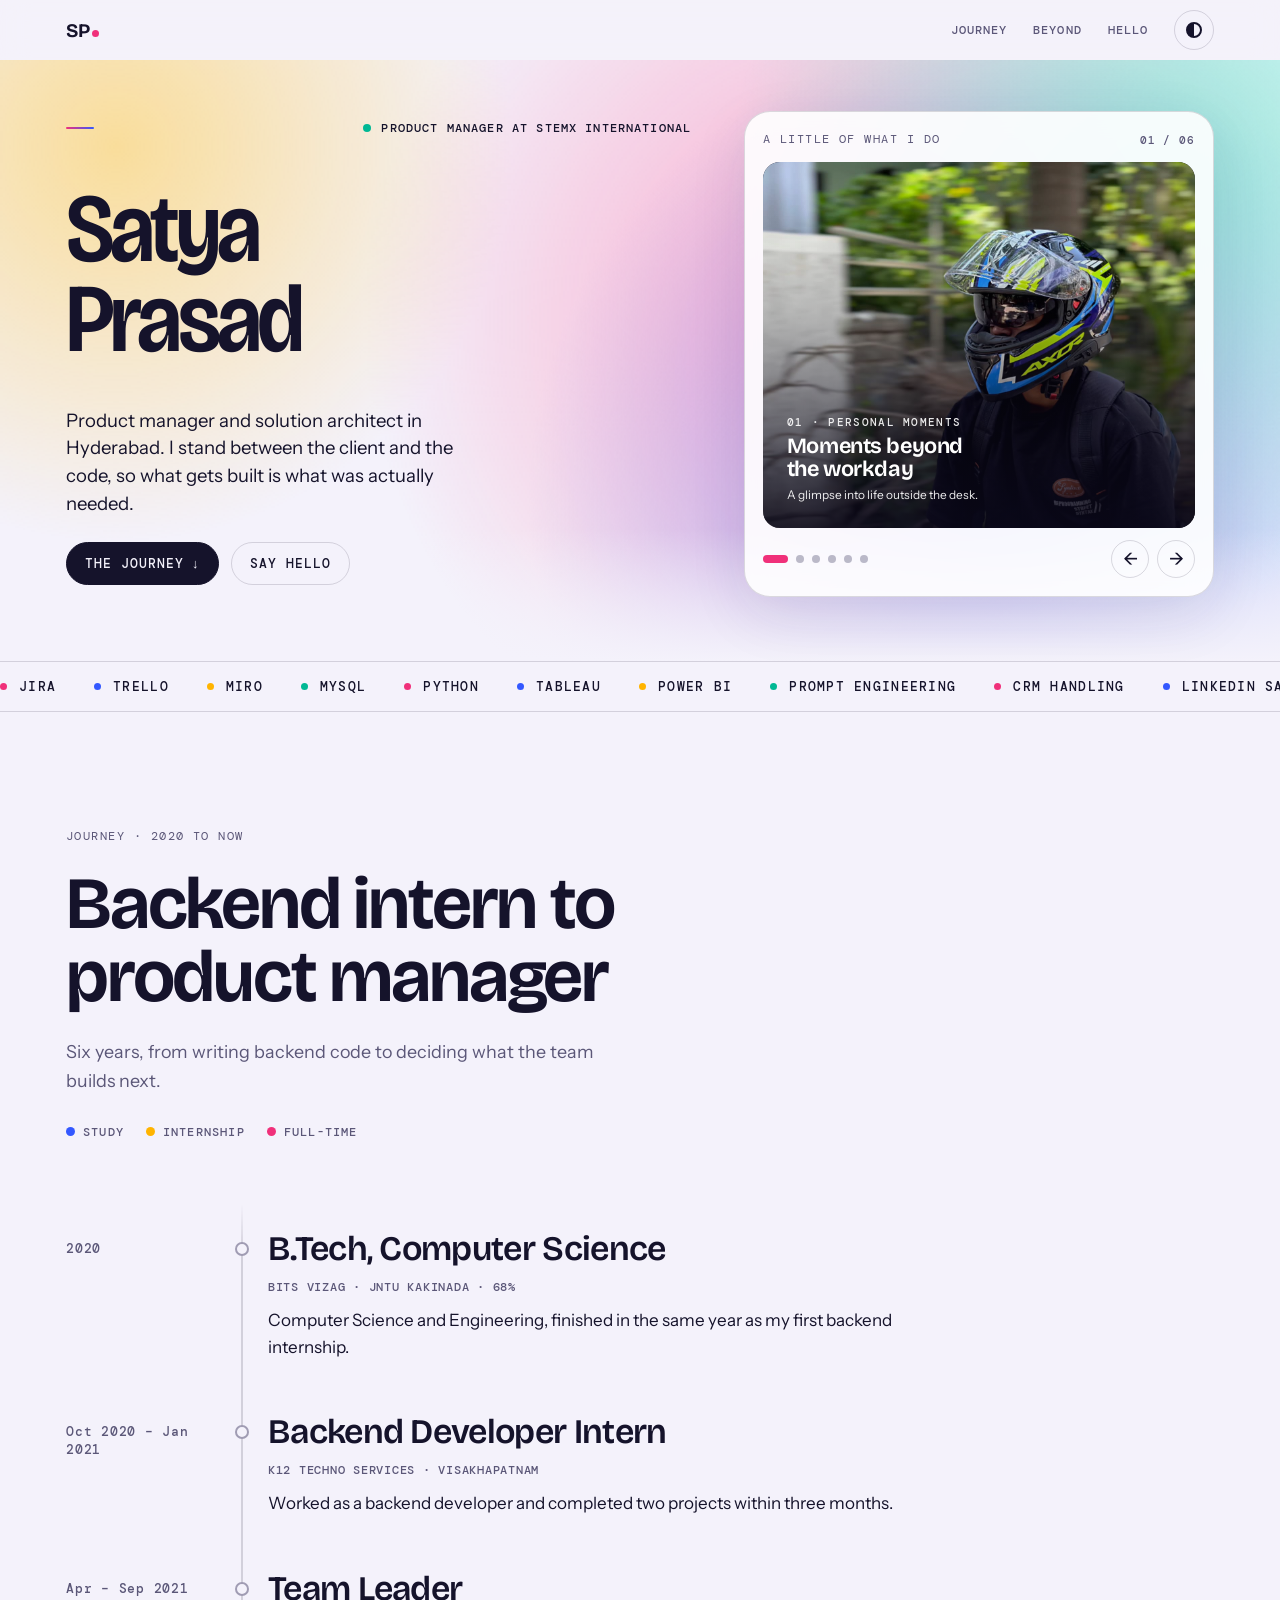
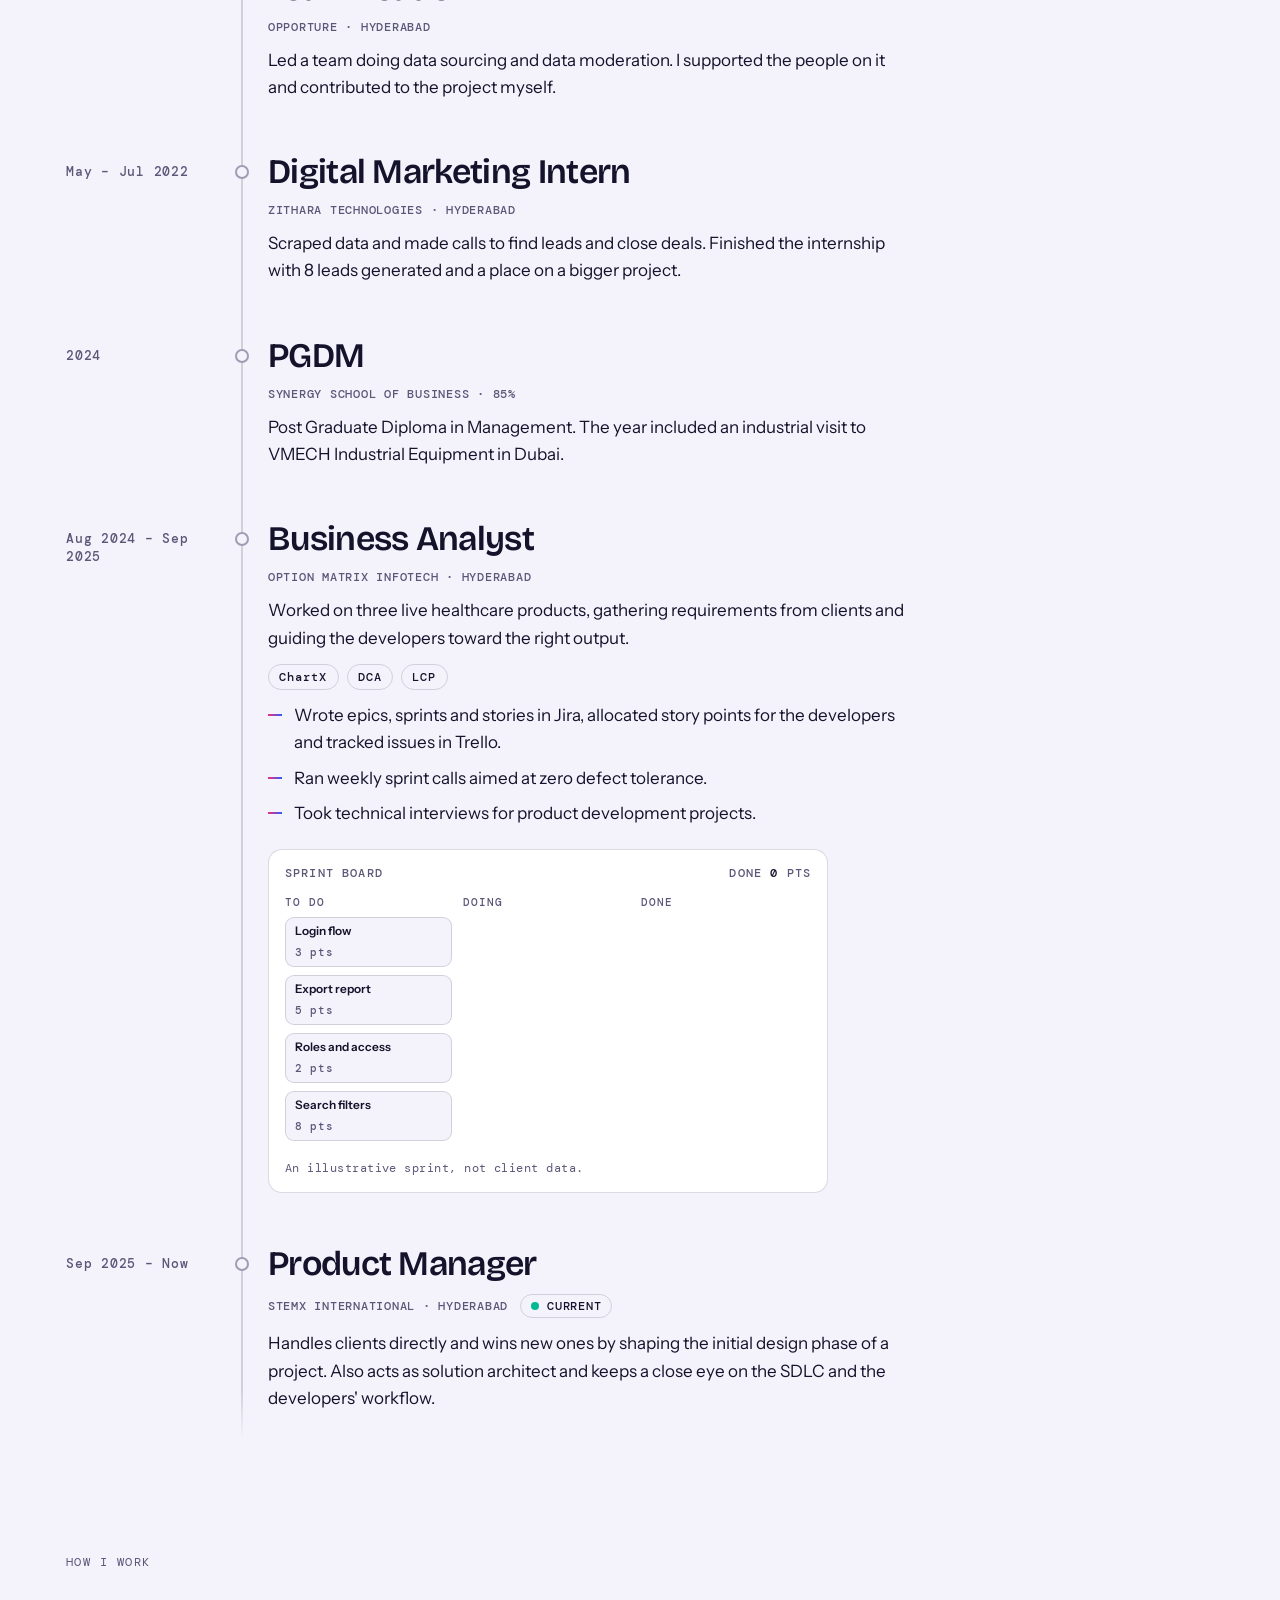
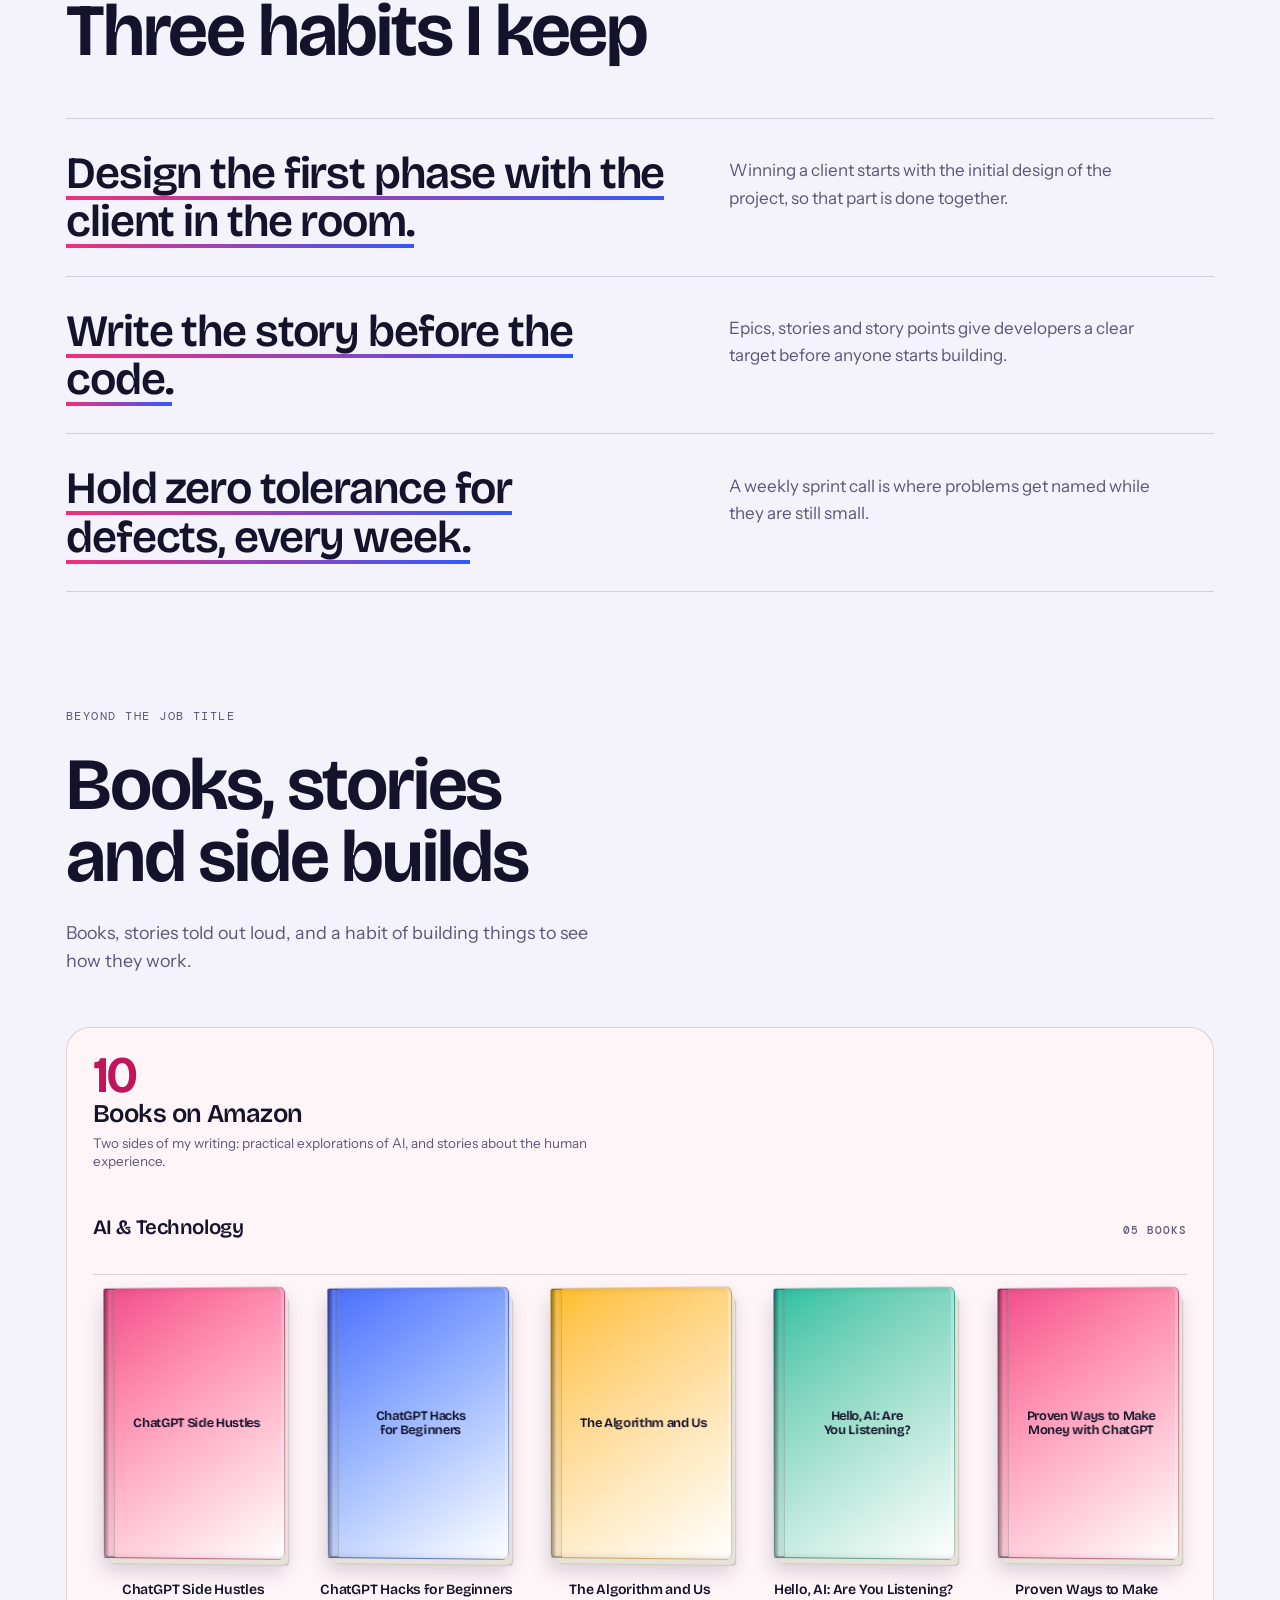
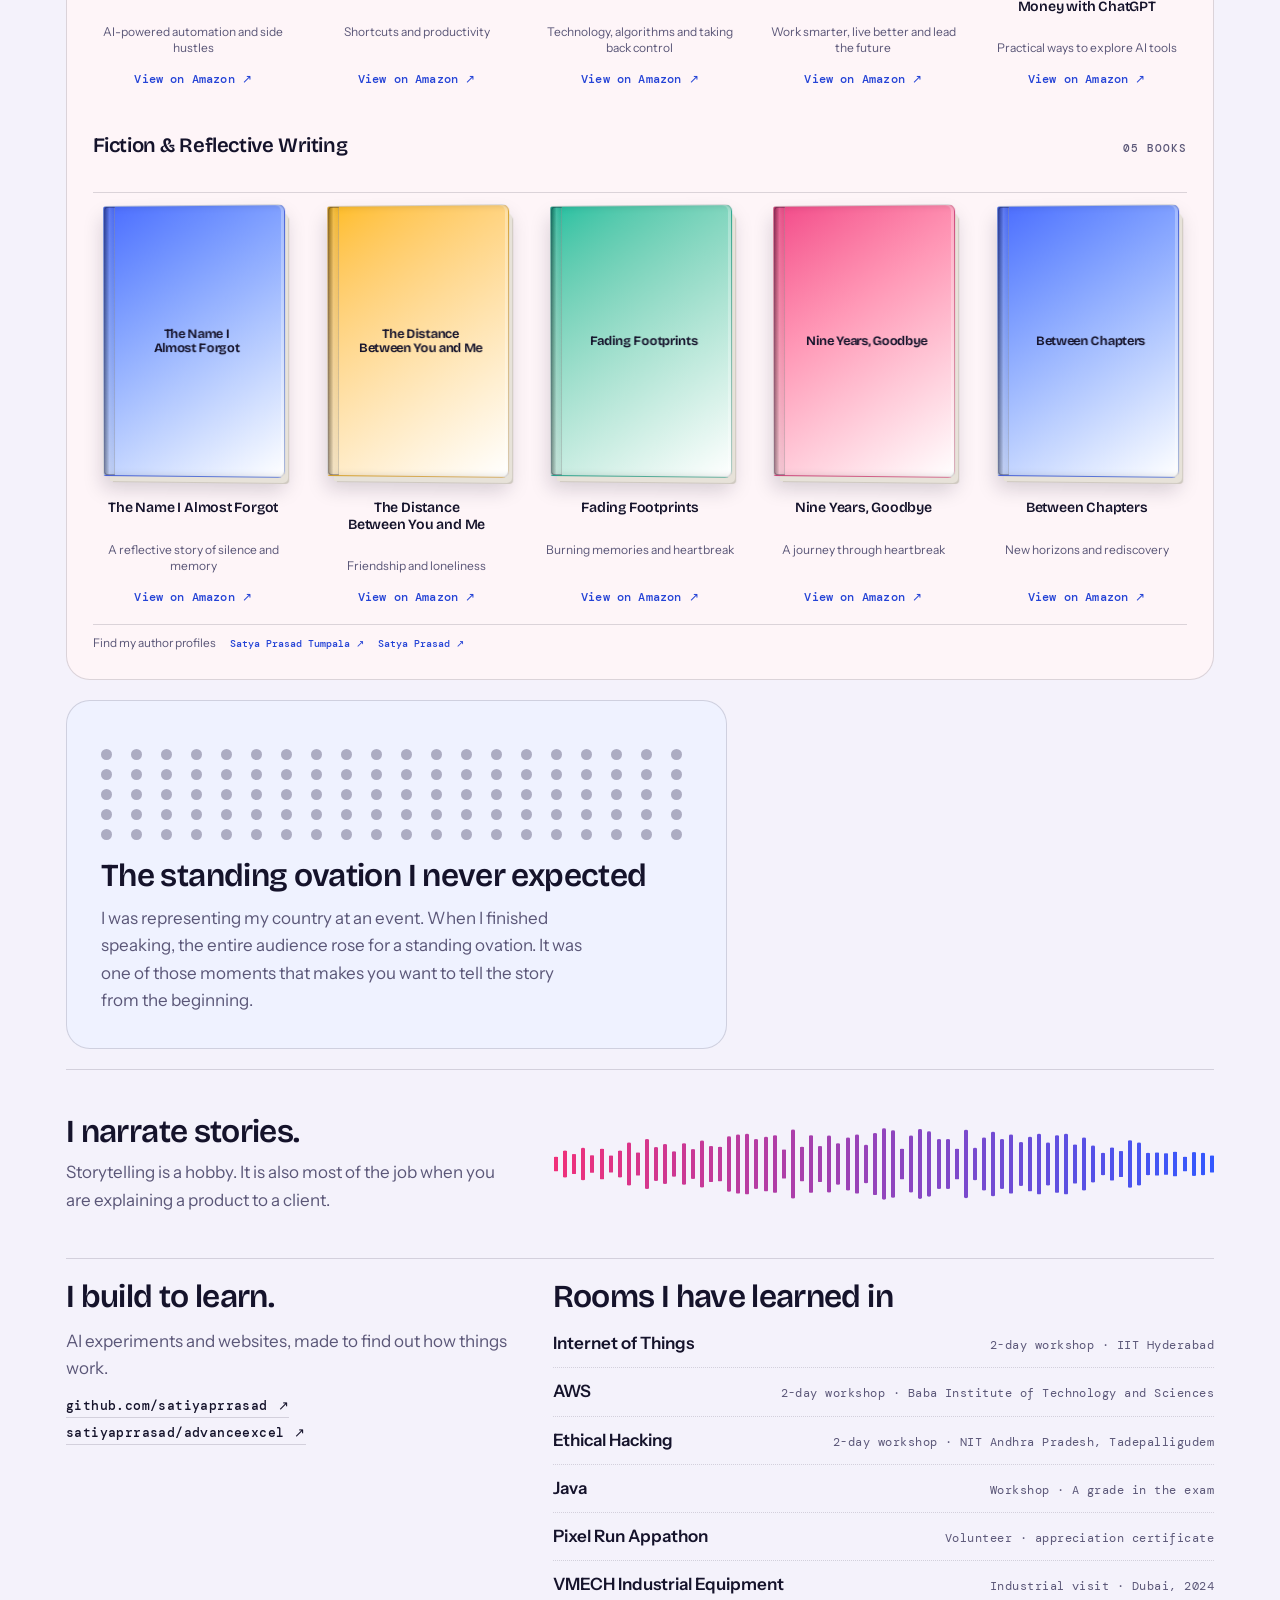
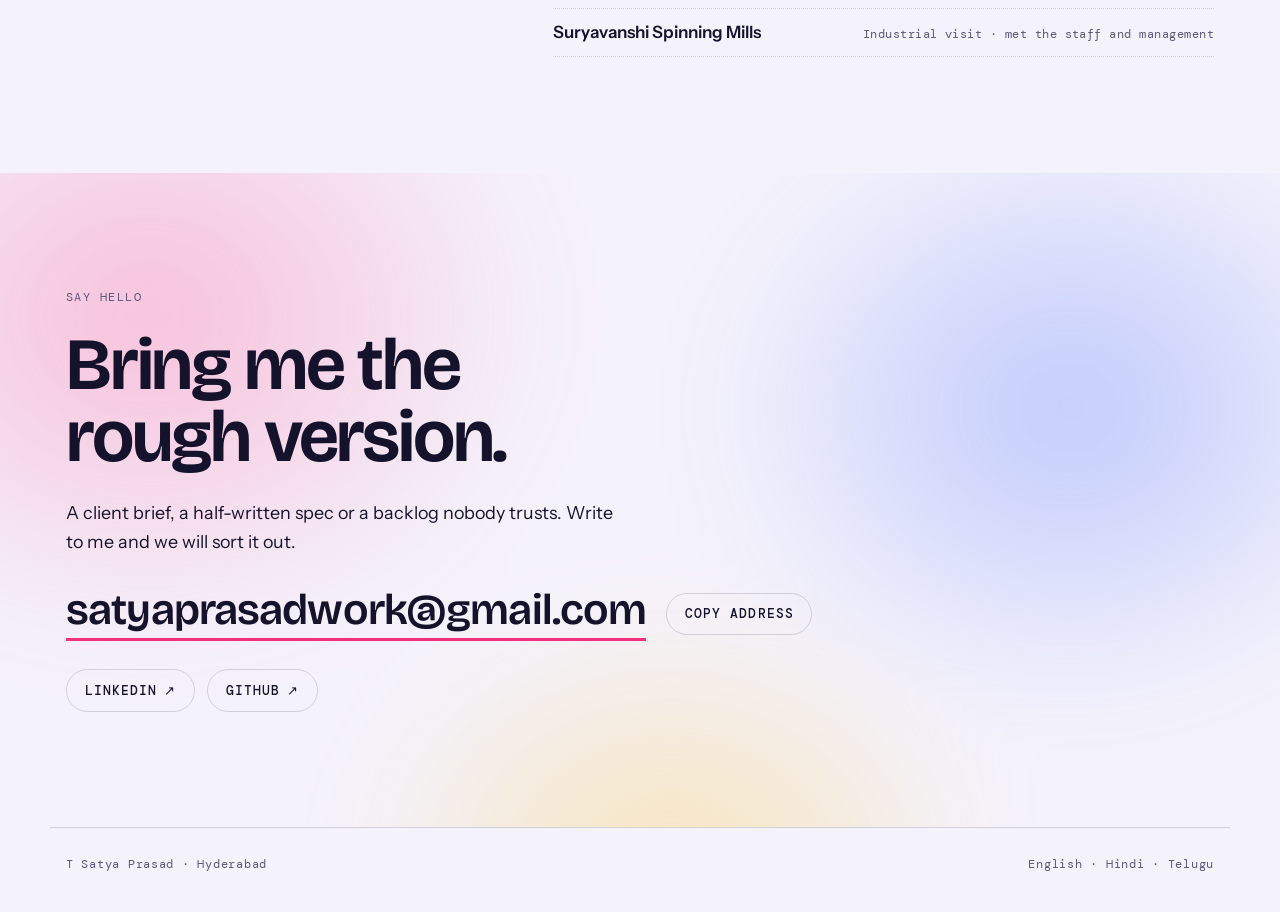
==== index.html @ 3891aff4 "Update standing ovation section title" ====
<!doctype html><html><head><meta charset=utf8><meta name=viewport content="width=device-width,initial-scale=1,viewport-fit=cover"><style>:root{color-scheme:light;box-sizing:border-box;padding-top:env(safe-area-inset-top,0px);padding-bottom:env(safe-area-inset-bottom,0px)}html{scroll-padding-top:env(safe-area-inset-top,0px)}body{margin:0;padding:0;font:14px -apple-system,BlinkMacSystemFont,sans-serif;background:#fff;color:#000}img{max-width:100%}[hidden]:not([hidden=until-found i]){display:none!important}</style><script async src="https://pagead2.googlesyndication.com/pagead/js/adsbygoogle.js?client=ca-pub-7937216909291905" crossorigin="anonymous"></script>  
  <!-- Google tag (gtag.js) -->
<script async src="https://www.googletagmanager.com/gtag/js?id=G-K44B9PCZ16"></script>
<script>
  window.dataLayer = window.dataLayer || [];
  function gtag(){dataLayer.push(arguments);}
  gtag('js', new Date());
  gtag('config', 'G-K44B9PCZ16');
</script>
<!-- Microsoft Clarity tracking code for https://satyaprasad.com/ -->
<script>
    (function(c,l,a,r,i,t,y){
        c[a]=c[a]||function(){(c[a].q=c[a].q||[]).push(arguments)};
        t=l.createElement(r);t.async=1;t.src="https://www.clarity.ms/tag/"+i+"?ref=bwt";
        y=l.getElementsByTagName(r)[0];y.parentNode.insertBefore(t,y);
    })(window, document, "clarity", "script", "yz9non0rsk");
</script>
</head><body>
<title>Satya Prasad</title>
<meta name="claude:viewport-fit-sides" content="cover">
<link rel="preconnect" href="https://fonts.googleapis.com">
<link rel="preconnect" href="https://fonts.gstatic.com" crossorigin>
<link rel="stylesheet" href="https://fonts.googleapis.com/css2?family=Bricolage+Grotesque:opsz,wdth,wght@12..96,75..100,200..800&family=DM+Mono:wght@400;500&family=Instrument+Sans:wght@400..600&family=Noto+Sans+Devanagari:wght@500&family=Noto+Sans+Telugu:wght@500&display=swap">
<style>
/* Layout concept: one long, left-aligned scroll. An oversized variable-weight name breathes over a drifting aurora,
   a spine draws itself down the career as you scroll, a quiet grid shows life beyond the job, one contact line closes. */
:root{
  --paper:#F4F2FB; --surface:#FFFFFF; --ink:#15132B; --muted:#5B5778; --line:rgba(21,19,43,.15);
  --pink:#F0307A; --pink-ink:#C2145B; --blue:#3358FF; --blue-ink:#2443D6; --sun:#FFB400; --mint:#00B894;
  --aur1:#FF5C9A; --aur2:#5B7CFF; --aur3:#FFC93C; --aur4:#3EE6C3; --aur-a:.5;
  --display:"Bricolage Grotesque","Helvetica Neue",Arial,sans-serif;
  --body:"Instrument Sans",system-ui,-apple-system,"Segoe UI",Roboto,sans-serif;
  --mono:"DM Mono",ui-monospace,"SF Mono",Menlo,Consolas,monospace;
}
@media (prefers-color-scheme:dark){
  :root:not([data-theme="light"]){
    --paper:#0C0A1D; --surface:#151232; --ink:#F3F1FF; --muted:#A8A3C8; --line:rgba(243,241,255,.17);
    --pink:#FF5C9A; --pink-ink:#FF86B3; --blue:#6F88FF; --blue-ink:#A3B4FF; --sun:#FFC93C; --mint:#3EE6C3; --aur-a:.36;
    color-scheme:dark;
  }
}
:root[data-theme="dark"]{
  --paper:#0C0A1D; --surface:#151232; --ink:#F3F1FF; --muted:#A8A3C8; --line:rgba(243,241,255,.17);
  --pink:#FF5C9A; --pink-ink:#FF86B3; --blue:#6F88FF; --blue-ink:#A3B4FF; --sun:#FFC93C; --mint:#3EE6C3; --aur-a:.36;
  color-scheme:dark;
}

*{box-sizing:border-box}
html{scroll-behavior:smooth}
body{margin:0;background:var(--paper);color:var(--ink);font-family:var(--body);font-size:1.0625rem;line-height:1.6;-webkit-font-smoothing:antialiased;overflow-x:clip}
body::before{content:"";position:fixed;inset:0 0 auto;height:env(safe-area-inset-top,0px);z-index:30;background:var(--paper)}
h1,h2,h3,p,ul,ol,figure{margin:0}
ul,ol{padding:0;list-style:none}
a{color:inherit}
:focus-visible{outline:2px solid var(--blue-ink);outline-offset:3px;border-radius:4px}
.wrap{width:100%;max-width:1180px;margin-inline:auto;padding-left:max(16px,env(safe-area-inset-left,0px));padding-right:max(16px,env(safe-area-inset-right,0px))}
.eyebrow{font-family:var(--mono);font-size:.76rem;letter-spacing:.12em;text-transform:uppercase;color:var(--muted)}
.grad{color:var(--pink-ink)}
@supports (background-clip:text) or (-webkit-background-clip:text){
  .grad{background:linear-gradient(95deg,var(--pink),var(--blue));-webkit-background-clip:text;background-clip:text;color:transparent}
}
.live-dot{display:inline-block;width:8px;height:8px;border-radius:50%;background:var(--mint);animation:ping 2.2s ease-out infinite;flex:none}
@keyframes ping{0%{box-shadow:0 0 0 0 color-mix(in srgb,var(--mint) 60%,transparent)}70%,100%{box-shadow:0 0 0 10px transparent}}

/* nav */
.bar{position:sticky;top:env(safe-area-inset-top,0px);z-index:20;background:color-mix(in srgb,var(--paper) 80%,transparent);-webkit-backdrop-filter:blur(14px);backdrop-filter:blur(14px)}
.bar .wrap{display:flex;align-items:center;justify-content:space-between;gap:12px;padding-block:10px}
.mark{display:inline-flex;align-items:center;gap:3px;font:700 1.2rem var(--display);letter-spacing:-.02em;text-decoration:none}
.mark i{width:7px;height:7px;border-radius:50%;background:var(--pink);margin-top:7px}
.nav{display:flex;align-items:center;gap:clamp(10px,3vw,26px)}
.nav a{font:500 .74rem var(--mono);letter-spacing:.09em;text-transform:uppercase;text-decoration:none;color:var(--muted);padding:6px 0;transition:color .2s}
.nav a:hover{color:var(--ink)}
.tog{width:40px;height:40px;border-radius:50%;border:1px solid var(--line);background:transparent;display:grid;place-items:center;cursor:pointer;padding:0}
.tog span{width:16px;height:16px;border-radius:50%;border:2px solid var(--ink);background:linear-gradient(90deg,var(--ink) 50%,transparent 50%)}
.tog:hover{border-color:var(--ink)}

/* hero */
.hero{position:relative;overflow:hidden;padding-top:clamp(30px,4vw,58px);padding-bottom:clamp(42px,5vw,72px)}
#aurora{position:absolute;inset:0;width:100%;height:100%;display:block;pointer-events:none}
.hero::after{content:"";position:absolute;left:0;right:0;bottom:0;height:22%;background:linear-gradient(to bottom,transparent,var(--paper));pointer-events:none}
.hero .wrap{position:relative;z-index:1;display:grid;grid-template-columns:minmax(0,1.08fr) minmax(300px,.82fr);grid-template-areas:"meta card" "name card" "copy card";column-gap:clamp(28px,4vw,48px);align-items:center}
.meta-row{grid-area:meta;display:flex;flex-wrap:wrap;justify-content:space-between;gap:10px 20px;font:500 .72rem var(--mono);letter-spacing:.1em;text-transform:uppercase}
.hello{display:flex;align-items:center;gap:10px}
.hello::before{content:"";width:28px;height:2px;background:linear-gradient(90deg,var(--pink),var(--blue));border-radius:2px}
.hello-words{display:inline-grid;font-family:var(--body);letter-spacing:.02em;text-transform:none;font-size:1.02rem;font-weight:500}
.hello-words span{grid-area:1/1;opacity:0;animation:hi 9s ease-in-out infinite}
.hello-words span:nth-child(1){animation-delay:-.5s}
.hello-words span:nth-child(2){animation-delay:2.5s}
.hello-words span:nth-child(3){animation-delay:5.5s}
.hello-words [lang="te"]{font-family:"Noto Sans Telugu",var(--body)}
.hello-words [lang="hi"]{font-family:"Noto Sans Devanagari",var(--body)}
@keyframes hi{0%{opacity:0;transform:translateY(9px)}4.5%,30%{opacity:1;transform:none}34%,100%{opacity:0;transform:translateY(-9px)}}
.now{display:flex;align-items:center;gap:10px;color:var(--ink)}
.name{grid-area:name;font-family:var(--display);font-weight:600;font-size:clamp(3.55rem,7.6vw,7.2rem);line-height:.92;letter-spacing:-.045em;margin:clamp(20px,3vw,34px) 0 clamp(22px,3vw,36px);display:flex;flex-direction:column;align-items:flex-start;min-width:0}
.name .w{display:block;white-space:nowrap}
.name .l{display:inline-block;font-variation-settings:"wght" 600,"wdth" 90;animation:breathe 6.5s ease-in-out infinite;animation-delay:calc(var(--i) * -.45s)}
@keyframes breathe{0%,100%{font-variation-settings:"wght" 320,"wdth" 100}50%{font-variation-settings:"wght" 800,"wdth" 78}}
.name.live .l{animation:none;transition:font-variation-settings .2s ease-out}
.name.paused .l{animation-play-state:paused}
.hero-lower{display:contents}
.hero-lower>div:first-child{grid-area:copy;align-self:start;min-width:0}
.lede{font-size:clamp(1.05rem,1.45vw,1.28rem);line-height:1.5;max-width:34ch}
.cta{display:flex;flex-wrap:wrap;gap:12px;margin-top:24px}
.btn{display:inline-flex;align-items:center;gap:.55em;font:500 .82rem var(--mono);letter-spacing:.08em;text-transform:uppercase;text-decoration:none;color:var(--paper);background:var(--ink);padding:.9em 1.35em;border-radius:999px;border:1px solid var(--ink);cursor:pointer;transition:transform .25s,border-color .25s}
.btn:hover{transform:translateY(-2px)}
.btn.ghost{background:transparent;color:var(--ink);border-color:var(--line)}
.btn.ghost:hover{border-color:var(--ink)}
/* right-side image carousel */
.feature-card{grid-area:card;align-self:center;min-width:0;width:100%;max-width:470px;justify-self:end;padding:clamp(12px,1.4vw,18px);border:1px solid var(--line);border-radius:26px;background:color-mix(in srgb,var(--surface) 90%,transparent);box-shadow:0 18px 60px rgba(35,28,82,.09);display:flex;flex-direction:column;gap:12px;backdrop-filter:blur(12px);-webkit-backdrop-filter:blur(12px)}
.feature-card-top,.feature-controls{display:flex;align-items:center;justify-content:space-between;gap:12px}
.feature-count{font:500 .7rem var(--mono);letter-spacing:.08em;color:var(--muted);font-variant-numeric:tabular-nums}
.feature-stage{position:relative;width:100%;min-height:0;aspect-ratio:1.18/1;overflow:hidden;border-radius:17px;background:var(--ink);isolation:isolate}
.feature-slide{position:absolute;inset:0;opacity:0;visibility:hidden;transform:scale(1.025);transition:opacity .55s ease,transform .8s ease,visibility .55s;overflow:hidden}
.feature-slide.is-active{opacity:1;visibility:visible;transform:scale(1)}
.feature-slide::after{content:"";position:absolute;inset:0;background:linear-gradient(180deg,rgba(10,8,25,.02) 18%,rgba(10,8,25,.2) 42%,rgba(10,8,25,.88) 100%);pointer-events:none}
.feature-slide img{display:block;width:100%;height:100%;object-fit:cover;object-position:center center;position:absolute;inset:0}
.feature-slide figcaption{position:absolute;z-index:1;left:clamp(16px,2.2vw,24px);right:clamp(16px,2.2vw,24px);bottom:clamp(16px,2.2vw,24px);display:flex;flex-direction:column;align-items:flex-start;gap:6px;color:#fff}
.feature-tag{font:500 .68rem var(--mono);letter-spacing:.12em;text-transform:uppercase;color:#fff;opacity:.9}
.feature-slide strong{font:650 clamp(1.05rem,1.7vw,1.5rem)/1.08 var(--display);letter-spacing:-.02em;text-wrap:balance;max-width:19ch}
.feature-slide small{font:400 .74rem/1.35 var(--body);color:rgba(255,255,255,.92);max-width:34ch}
.feature-dots{display:flex;align-items:center;gap:8px}
.feature-dot{width:8px;height:8px;border:0;border-radius:99px;padding:0;background:var(--muted);opacity:.4;cursor:pointer;transition:width .25s,opacity .25s,background .25s}
.feature-dot.is-active{width:25px;opacity:1;background:var(--pink)}
.feature-arrows{display:flex;gap:8px}
.feature-arrows button{width:38px;height:38px;border:1px solid var(--line);border-radius:50%;background:transparent;color:var(--ink);font:500 1.1rem var(--body);cursor:pointer;transition:background .2s,color .2s,border-color .2s}
.feature-arrows button:hover{background:var(--ink);color:var(--paper);border-color:var(--ink)}
.feature-card button:focus-visible{outline:2px solid var(--blue-ink);outline-offset:4px}
@media(max-width:900px){
  .hero .wrap{display:flex;flex-direction:column;align-items:stretch;gap:0}
  .meta-row{width:100%}
  .name{font-size:clamp(3.5rem,12vw,7rem);max-width:100%}
  .hero-lower{display:flex;flex-direction:column;gap:26px;width:100%}
  .hero-lower>div:first-child{width:100%}
  .feature-card{align-self:stretch;justify-self:auto;width:100%;max-width:680px;margin:10px auto 0}
  .feature-stage{aspect-ratio:1.18/1}
}
@media(max-width:520px){
  .hero{padding-top:28px;padding-bottom:42px}
  .hero .wrap{gap:0}
  .meta-row{font-size:.66rem;gap:10px}
  .now{max-width:100%;font-size:.66rem}
  .name{font-size:clamp(3.25rem,15vw,5rem);margin:24px 0 28px;letter-spacing:-.05em}
  .lede{font-size:1.05rem}
  .cta{gap:9px;margin-top:20px}
  .btn{font-size:.72rem;padding:.85em 1.05em}
  .feature-card{padding:11px;border-radius:20px}
  .feature-stage{aspect-ratio:1.12/1}
  .feature-slide figcaption{left:15px;right:15px;bottom:15px;gap:5px}
  .feature-slide strong{font-size:1.25rem;line-height:1.08;max-width:20ch}
  .feature-slide small{font-size:.7rem;line-height:1.3;max-width:34ch}
}
@media(prefers-reduced-motion:reduce){.feature-slide,.feature-dot,.feature-arrows button{transition:none}}
/* tools belt */
.belt{border-block:1px solid var(--line);overflow:hidden;padding-block:16px}
.belt-track{display:flex;width:max-content;animation:belt 46s linear infinite}
.belt:hover .belt-track{animation-play-state:paused}
.belt ul{display:flex;gap:38px;padding-right:38px}
.belt li{display:flex;align-items:center;gap:12px;white-space:nowrap;font:500 .8rem var(--mono);letter-spacing:.1em;text-transform:uppercase}
.belt li::before{content:"";width:7px;height:7px;border-radius:50%;background:var(--pink)}
.belt li:nth-child(4n+2)::before{background:var(--blue)}
.belt li:nth-child(4n+3)::before{background:var(--sun)}
.belt li:nth-child(4n)::before{background:var(--mint)}
@keyframes belt{to{transform:translateX(-50%)}}

/* sections */
.sec{padding-block:clamp(64px,9vw,120px);scroll-margin-top:56px}
h2{font-family:var(--display);font-weight:650;font-size:clamp(2.3rem,6.2vw,4.6rem);line-height:.98;letter-spacing:-.03em;margin:.3em 0 .35em;text-wrap:balance;max-width:16ch}
.intro{max-width:46ch;color:var(--muted);font-size:1.12rem}

/* journey */
.legend{display:flex;flex-wrap:wrap;gap:8px 22px;margin-top:28px;font:500 .74rem var(--mono);letter-spacing:.1em;text-transform:uppercase;color:var(--muted)}
.legend span{display:inline-flex;align-items:center;gap:8px}
.legend i{width:9px;height:9px;border-radius:50%;background:var(--d)}
.timeline{--sx:176px;position:relative;margin-top:clamp(36px,5vw,64px)}
.timeline::before,.timeline::after{content:"";position:absolute;left:var(--sx);top:0;bottom:0;width:2px;margin-left:-1px;z-index:1;-webkit-mask-image:linear-gradient(transparent,#000 48px,#000 calc(100% - 48px),transparent);mask-image:linear-gradient(transparent,#000 48px,#000 calc(100% - 48px),transparent)}
.timeline::before{background:var(--line)}
.timeline::after{background:linear-gradient(var(--pink),var(--blue));transform-origin:top;transform:scaleY(var(--p,0))}
.entry{display:grid;grid-template-columns:150px 28px minmax(0,1fr);grid-template-areas:"when node body";column-gap:12px;padding-block:26px}
.t-study{--dot:var(--blue)}.t-intern{--dot:var(--sun)}.t-work{--dot:var(--pink)}
.when{grid-area:when;padding-top:10px;font:500 .8rem/1.4 var(--mono);letter-spacing:.06em;color:var(--muted);transition:color .4s}
.entry.on .when{color:var(--ink)}
.node{grid-area:node;position:relative;z-index:2;display:flex;justify-content:center;padding-top:12px}
.node i{display:block;width:14px;height:14px;border-radius:50%;background:var(--paper);border:2px solid color-mix(in srgb,var(--muted) 55%,transparent);transition:background .4s,border-color .4s,box-shadow .4s}
.entry.on .node i{background:var(--dot);border-color:var(--dot);box-shadow:0 0 0 7px color-mix(in srgb,var(--dot) 22%,transparent)}
.body{grid-area:body;display:flex;flex-direction:column;gap:12px;min-width:0}
.body h3{font-family:var(--display);font-weight:600;font-size:clamp(1.55rem,3.2vw,2.15rem);line-height:1.08;letter-spacing:-.02em}
.org{display:flex;flex-wrap:wrap;align-items:center;gap:6px 12px;font:500 .78rem var(--mono);letter-spacing:.06em;text-transform:uppercase;color:var(--muted)}
.body p{max-width:58ch}
.pill{display:inline-flex;align-items:center;gap:8px;padding:.25em .8em;border-radius:999px;border:1px solid var(--line);color:var(--ink)}
.dolist{display:grid;gap:8px;max-width:58ch}
.dolist li{position:relative;padding-left:26px}
.dolist li::before{content:"";position:absolute;left:0;top:.72em;width:14px;height:2px;background:linear-gradient(90deg,var(--pink),var(--blue))}
.chips{display:flex;flex-wrap:wrap;gap:8px}
.chip{font:500 .76rem var(--mono);letter-spacing:.08em;padding:.35em .85em;border:1px solid var(--line);border-radius:999px;transition:border-color .2s,background .2s}
.chip:hover{border-color:var(--pink);background:color-mix(in srgb,var(--pink) 10%,transparent)}

/* sprint board */
.board{margin-top:10px;padding:16px;border:1px solid var(--line);border-radius:14px;background:var(--surface);max-width:560px}
.board-head{display:flex;justify-content:space-between;gap:12px;font:500 .72rem var(--mono);letter-spacing:.1em;text-transform:uppercase;color:var(--muted)}
.board-head b{color:var(--ink);font-weight:500;font-variant-numeric:tabular-nums}
.cols{display:grid;grid-template-columns:repeat(3,1fr);gap:8px;margin:14px 0 8px;font:500 .68rem var(--mono);letter-spacing:.1em;text-transform:uppercase;color:var(--muted)}
.lane{position:relative;height:232px}
.card-s{position:absolute;top:calc(var(--r,0) * 58px);left:calc(var(--c,0) * 33.3333%);width:calc(33.3333% - 8px);height:50px;padding:7px 9px;border-radius:9px;border:1px solid var(--line);background:var(--paper);display:flex;flex-direction:column;justify-content:space-between;transition:left .7s cubic-bezier(.3,.8,.25,1),top .6s cubic-bezier(.3,.8,.25,1),background .4s;overflow:hidden}
.card-s b{font:600 .74rem/1.15 var(--body);white-space:nowrap;overflow:hidden;text-overflow:ellipsis}
.card-s span{font:500 .66rem var(--mono);letter-spacing:.06em;color:var(--muted)}
.card-s[data-c="1"]{background:color-mix(in srgb,var(--blue) 16%,var(--surface))}
.card-s[data-c="2"]{background:color-mix(in srgb,var(--mint) 24%,var(--surface))}
.board figcaption{margin-top:12px;font:400 .72rem var(--mono);letter-spacing:.04em;color:var(--muted)}

/* how I work */
.rows{margin-top:clamp(28px,4vw,52px)}
.row{display:grid;grid-template-columns:minmax(0,1.25fr) minmax(0,1fr);gap:14px 56px;align-items:start;padding-block:30px;border-top:1px solid var(--line)}
.row:last-child{border-bottom:1px solid var(--line)}
.row h3{font-family:var(--display);font-weight:600;font-size:clamp(1.65rem,3.8vw,2.8rem);line-height:1.08;letter-spacing:-.025em}
.row h3 span{background:linear-gradient(90deg,var(--pink),var(--blue)) 0 100%/0 .09em no-repeat;transition:background-size .8s cubic-bezier(.3,.8,.25,1);-webkit-box-decoration-break:clone;box-decoration-break:clone}
.row.in h3 span,.row:hover h3 span{background-size:100% .09em}
.row p{color:var(--muted);max-width:40ch;padding-top:.5em}

/* beyond */
.grid{display:grid;grid-template-columns:repeat(12,minmax(0,1fr));gap:20px;margin-top:clamp(32px,4vw,56px)}
.card{border:1px solid var(--line);border-radius:24px;padding:clamp(22px,3vw,34px);background:var(--surface);min-width:0;display:flex;flex-direction:column;gap:12px}
.card h3,.narrate h3,.builds h3,.rooms h3{font-family:var(--display);font-weight:600;font-size:clamp(1.5rem,2.6vw,2rem);line-height:1.1;letter-spacing:-.02em}
.card p,.narrate p,.builds p{color:var(--muted);max-width:44ch}
.books{grid-column:span 5;background:color-mix(in srgb,var(--pink) 8%,var(--surface))}
.books-collection{grid-column:1/-1;gap:clamp(22px,3vw,34px);background:color-mix(in srgb,var(--pink) 5%,var(--surface))}
.books-heading{display:flex;flex-direction:column;align-items:flex-start;gap:10px}
.books-heading .big{font:650 clamp(3rem,7vw,5.5rem)/.9 var(--display);letter-spacing:-.06em;color:var(--pink-ink)}
.books-heading h3{font-size:clamp(1.8rem,3vw,2.5rem)}
.books-heading>p:last-child{max-width:55ch;color:var(--muted)}
.book-group{display:flex;flex-direction:column;gap:18px}
.book-group-heading{display:flex;align-items:baseline;justify-content:space-between;gap:12px;padding-bottom:12px;border-bottom:1px solid var(--line)}
.book-group-heading h4{font:600 clamp(1.2rem,2.3vw,1.65rem)/1.15 var(--display);letter-spacing:-.02em}
.book-group-heading span{font:500 .68rem var(--mono);letter-spacing:.1em;color:var(--muted);white-space:nowrap}
.book-grid{display:grid;grid-template-columns:repeat(5,minmax(0,1fr));gap:clamp(10px,1.8vw,20px)}
.book-item{min-width:0;display:flex;flex-direction:column;align-items:flex-start;gap:9px}
.book-cover{position:relative;display:block;width:100%;aspect-ratio:2/3;overflow:hidden;border-radius:10px;background:var(--book-accent);border:1px solid var(--line);box-shadow:0 7px 18px rgba(21,19,43,.12);isolation:isolate;transition:transform .25s,box-shadow .25s}
.book-cover:hover{transform:translateY(-4px);box-shadow:0 12px 24px rgba(21,19,43,.18)}
.book-cover img{position:absolute;inset:0;width:100%;height:100%;object-fit:cover;display:block}
.book-cover.cover-fallback{background:linear-gradient(145deg,color-mix(in srgb,var(--book-accent) 88%,var(--surface)),var(--surface))}
.book-cover.cover-fallback::before{content:"";position:absolute;inset:8px;border:1px solid color-mix(in srgb,var(--ink) 35%,transparent);border-radius:4px}
.book-cover.cover-fallback::after{content:attr(data-fallback);position:absolute;inset:14px;display:grid;place-items:center;text-align:center;padding:5px;color:var(--ink);font:650 clamp(.75rem,1.3vw,1.1rem)/1.12 var(--display);letter-spacing:-.025em;text-wrap:balance}
.book-item h4{font:600 clamp(.86rem,1.25vw,1rem)/1.2 var(--display);letter-spacing:-.015em}
.book-item p{font-size:.84rem;line-height:1.45;color:var(--muted)}
.book-link{margin-top:auto;padding-top:3px;text-decoration:none;color:var(--blue-ink);font:500 .7rem var(--mono);letter-spacing:.015em}
.book-link:hover{text-decoration:underline;text-underline-offset:3px}
.author-profiles{display:flex;flex-wrap:wrap;align-items:center;gap:10px 18px;padding-top:18px;border-top:1px solid var(--line);font-size:.85rem}
.author-profiles span{color:var(--muted)}
.author-profiles a{font:500 .72rem var(--mono);color:var(--blue-ink);text-decoration:none}
.author-profiles a:hover{text-decoration:underline;text-underline-offset:3px}
@media(max-width:900px){.book-grid{grid-template-columns:repeat(3,minmax(0,1fr));gap:18px}.book-item h4{font-size:1rem}}
@media(max-width:520px){.books-collection{padding:18px;gap:24px}.book-grid{grid-template-columns:repeat(2,minmax(0,1fr));gap:18px 14px}.book-group-heading h4{font-size:1.2rem}.book-group-heading span{font-size:.62rem}.book-item h4{font-size:.96rem}.book-item p{font-size:.82rem}.book-cover.cover-fallback::after{font-size:1rem}.author-profiles{align-items:flex-start;flex-direction:column;gap:8px}}

.ovation{grid-column:span 7;background:color-mix(in srgb,var(--blue) 8%,var(--surface))}
.narrate{grid-column:1/-1;display:grid;grid-template-columns:minmax(0,1fr) minmax(0,1.5fr);gap:24px 48px;align-items:center;padding-block:30px;border-block:1px solid var(--line)}
.builds{grid-column:span 5;display:flex;flex-direction:column;gap:14px}
.rooms{grid-column:span 7;display:flex;flex-direction:column;gap:6px}
.shelf{display:flex;align-items:flex-end;gap:7px;height:178px;padding-inline:6px;border-bottom:3px solid var(--ink)}
.shelf i{display:flex;align-items:center;justify-content:center;width:32px;height:var(--h);background:var(--c);color:var(--tc,#fff);border-radius:3px 3px 1px 1px;rotate:var(--t);transform-origin:bottom center;translate:0 0;animation:bob 7s ease-in-out infinite;animation-delay:calc(var(--k) * -1.1s);transition:translate .4s cubic-bezier(.3,.8,.25,1)}
.shelf u{writing-mode:vertical-rl;text-decoration:none;font:500 .62rem var(--mono);letter-spacing:.16em;white-space:nowrap}
.books:hover .shelf i{animation:none;translate:0 -16px;transition-delay:calc(var(--k) * 45ms)}
@keyframes bob{0%,100%{translate:0 0}50%{translate:0 -7px}}
.big{font:700 clamp(3.4rem,8vw,5.6rem)/.9 var(--display);letter-spacing:-.04em}
.crowd{display:grid;grid-template-columns:repeat(20,minmax(0,1fr));gap:9px;padding-top:14px;padding-bottom:6px}
.crowd i{display:block;aspect-ratio:1;max-width:11px;border-radius:50%;background:color-mix(in srgb,var(--muted) 45%,transparent);animation:stand 4.6s ease-in-out infinite;animation-delay:var(--d)}
@keyframes stand{0%,52%,100%{translate:0 0;background:color-mix(in srgb,var(--muted) 45%,transparent)}22%{translate:0 -13px;background:var(--pink)}}
.wave{display:flex;justify-content:space-between;align-items:center;height:128px}
.wave i{display:block;width:4px;height:100%;border-radius:4px;background:var(--pink);background:color-mix(in srgb,var(--pink) calc((1 - var(--t)) * 100%),var(--blue));transform:scaleY(calc(var(--h) * .6));animation:talk var(--dur) ease-in-out infinite;animation-delay:var(--del)}
@keyframes talk{0%,100%{transform:scaleY(calc(var(--h) * .28))}50%{transform:scaleY(var(--h))}}
.code{display:inline-flex;flex-direction:column;gap:6px}
.links-s{display:flex;flex-direction:column;gap:6px;font:500 .84rem var(--mono);letter-spacing:.03em}
.links-s a{display:inline-flex;align-items:center;gap:10px;width:fit-content;text-decoration:none;border-bottom:1px solid var(--line);padding-bottom:3px;transition:border-color .2s}
.links-s a:hover{border-color:var(--pink)}
.leaders{display:flex;flex-direction:column}
.leaders li{display:flex;align-items:baseline;gap:12px;padding-block:10px;border-bottom:1px dotted var(--line)}
.leaders b{font-weight:600;min-width:0}
.leaders .fill{flex:1}
.leaders small{font:400 .74rem var(--mono);letter-spacing:.04em;color:var(--muted);text-align:right}

/* contact */
.contact{position:relative;overflow:hidden}
.contact::before{content:"";position:absolute;inset:-20% -10%;background:radial-gradient(38% 52% at 18% 30%,var(--aur1),transparent 70%),radial-gradient(34% 48% at 78% 40%,var(--aur2),transparent 70%),radial-gradient(30% 40% at 52% 90%,var(--aur3),transparent 70%);filter:blur(50px);opacity:.34;animation:drift 22s ease-in-out infinite alternate}
@keyframes drift{to{transform:translate3d(-4%,5%,0) scale(1.1)}}
.contact .wrap{position:relative;z-index:1}
.contact h2{max-width:14ch}
.mail{display:flex;flex-wrap:wrap;align-items:center;gap:14px 20px;margin-top:30px}
.addr{font:600 clamp(1.15rem,4.6vw,2.7rem)/1.1 var(--display);letter-spacing:-.02em;text-decoration:none;overflow-wrap:anywhere;border-bottom:3px solid var(--pink);padding-bottom:4px;min-width:0}
.addr:hover{border-color:var(--blue)}
.social{display:flex;flex-wrap:wrap;gap:12px;margin-top:28px}
.foot{padding-block:28px 40px;display:flex;flex-wrap:wrap;justify-content:space-between;gap:8px 24px;font:400 .76rem var(--mono);letter-spacing:.06em;color:var(--muted);border-top:1px solid var(--line)}
.foot-wrap{border-top:0}

@media (max-width:860px){
  .row,.narrate{grid-template-columns:minmax(0,1fr)}
  .books,.ovation,.builds,.rooms{grid-column:1/-1}
  .crowd{grid-template-columns:repeat(10,minmax(0,1fr))}
}
@media (max-width:760px){
  .timeline{--sx:10px}
  .entry{grid-template-columns:20px minmax(0,1fr);grid-template-areas:"node when" "node body";column-gap:14px;padding-block:22px}
  .when{padding-top:0;padding-bottom:6px}
  .node{padding-top:3px}
  .leaders li{flex-direction:column;gap:2px}
  .leaders .fill{display:none}
  .leaders small{text-align:left}
}
@media (prefers-reduced-motion:reduce){
  html{scroll-behavior:auto}
  *,*::before,*::after{animation:none!important;transition:none!important}
  .hello-words span{opacity:0}
  .hello-words span:first-child{opacity:1}
  .name .l{font-variation-settings:"wght" 640,"wdth" 92}
  .turn{flex-direction:column;align-items:flex-start}
  .turn-list{display:flex;flex-direction:column;gap:.4em}
  .turn-list li{opacity:1;font-size:1.3rem}
  .belt-track{width:auto}
  .belt ul[aria-hidden]{display:none}
  .belt ul{flex-wrap:wrap;gap:10px 28px;padding-left:max(16px,env(safe-area-inset-left,0px));padding-right:max(16px,env(safe-area-inset-right,0px))}
  .row h3 span{background-size:100% .09em}
  .timeline::after{transform:scaleY(var(--p,0))}
}

/* Compact book collection: keep both shelves visible with less vertical space */
.books-collection{padding:clamp(16px,1.8vw,24px);gap:14px}
.books-heading{gap:5px}
.books-heading .big{font-size:clamp(2.5rem,4.5vw,3.4rem)}
.books-heading h3{font-size:clamp(1.35rem,2vw,1.7rem)}
.books-heading>p:last-child{font-size:.88rem;line-height:1.4}
.book-group{gap:8px}
.book-group-heading{padding-bottom:6px}
.book-group-heading h4{font-size:clamp(1rem,1.6vw,1.25rem)}
.book-grid{gap:10px}
.book-item{gap:5px;align-items:center;text-align:center}
.book-cover{width:min(100%,76px);aspect-ratio:2/3;border-radius:7px;flex:none}
.book-cover:hover{transform:translateY(-2px)}
.book-cover.cover-fallback::before{inset:5px}
.book-cover.cover-fallback::after{inset:8px;font-size:.72rem}
.book-item h4{font-size:.78rem;line-height:1.15}
.book-item p{display:none}
.book-link{font-size:.61rem;padding-top:0;line-height:1.25}
.author-profiles{padding-top:10px;gap:8px 14px;font-size:.76rem}
.author-profiles a{font-size:.65rem}
@media(max-width:900px){
  .book-grid{gap:10px}
  .book-item h4{font-size:.78rem}
}
@media(max-width:520px){
  .books-collection{padding:14px;gap:16px}
  .books-heading .big{font-size:2.5rem}
  .books-heading h3{font-size:1.35rem}
  .book-grid{grid-template-columns:repeat(5,minmax(0,1fr));gap:8px}
  .book-cover{width:100%;max-width:58px}
  .book-item{gap:4px}
  .book-item h4{font-size:.67rem;overflow-wrap:anywhere}
  .book-link{font-size:.56rem;letter-spacing:0}
  .book-group-heading h4{font-size:1rem}
  .book-group-heading span{font-size:.58rem}
  .author-profiles{align-items:flex-start;flex-direction:row;gap:8px 12px}
  .author-profiles span{width:100%}
}


/* Refined book section: larger covers, less vertical overhead */
.books-collection{padding:clamp(16px,1.6vw,22px);gap:10px}
.books-heading{gap:3px}
.books-heading .big{font-size:clamp(2.2rem,3.8vw,3rem);line-height:.85}
.books-heading h3{font-size:clamp(1.35rem,1.8vw,1.7rem);line-height:1.05}
.books-heading>p:last-child{font-size:.82rem;line-height:1.3;margin-top:2px}
.book-group{gap:6px}
.book-group-heading{padding-bottom:5px}
.book-group-heading h4{font-size:clamp(1rem,1.4vw,1.2rem)}
.book-grid{gap:8px}
.book-item{gap:4px}
.book-cover{width:min(100%,132px);max-width:none;border-radius:8px}
.book-cover:hover{transform:translateY(-2px)}
.book-cover.cover-fallback::before{inset:6px}
.book-cover.cover-fallback::after{inset:10px;font-size:clamp(.78rem,1vw,.95rem)}
.book-item h4{font-size:.78rem;line-height:1.12}
.book-item p{display:none}
.book-link{font-size:.62rem;padding-top:0;line-height:1.15}
.author-profiles{padding-top:8px;gap:6px 12px;font-size:.74rem}
.author-profiles a{font-size:.64rem}
@media(max-width:900px){
  .books-collection{gap:9px}
  .book-cover{width:min(100%,112px)}
  .book-item h4{font-size:.75rem}
}
@media(max-width:520px){
  .books-collection{padding:12px;gap:12px}
  .books-heading .big{font-size:2.25rem}
  .books-heading h3{font-size:1.3rem}
  .books-heading>p:last-child{font-size:.76rem}
  .book-grid{grid-template-columns:repeat(5,minmax(0,1fr));gap:6px}
  .book-cover{width:100%;max-width:none;border-radius:5px}
  .book-cover.cover-fallback::before{inset:3px}
  .book-cover.cover-fallback::after{inset:5px;font-size:.62rem;padding:2px}
  .book-item{gap:4px}
  .book-item h4{font-size:.62rem;line-height:1.08;overflow-wrap:anywhere}
  .book-link{font-size:.52rem;letter-spacing:0}
  .book-group-heading h4{font-size:.95rem}
  .book-group-heading span{font-size:.56rem}
  .author-profiles{gap:6px 10px}
}


/* Physical-book presentation: larger covers, visible spine and page edges */
.books-collection{padding:clamp(18px,2vw,28px);gap:clamp(12px,1.4vw,18px)}
.books-heading{gap:4px}
.books-heading .big{font-size:clamp(2.35rem,4vw,3.2rem)}
.books-heading h3{font-size:clamp(1.45rem,2vw,1.9rem)}
.books-heading>p:last-child{font-size:.84rem;line-height:1.35;margin-top:2px}
.book-group{gap:9px}
.book-group-heading{padding-bottom:7px}
.book-group-heading h4{font-size:clamp(1.05rem,1.6vw,1.35rem)}
.book-grid{gap:clamp(12px,2vw,22px)}
.book-item{align-items:center;text-align:center;gap:6px;padding:4px 2px 2px;min-width:0}
.book-cover{
  width:min(100%,180px);max-width:none;aspect-ratio:2/3;flex:none;
  border-radius:3px 7px 7px 3px;
  background:linear-gradient(90deg,rgba(0,0,0,.22) 0%,rgba(255,255,255,.12) 5%,transparent 13%),var(--book-accent);
  border:1px solid rgba(30,25,35,.18);
  box-shadow:inset 5px 0 7px rgba(0,0,0,.14),inset -3px 0 0 rgba(255,255,255,.28),5px 7px 0 -2px #e7e2d9,7px 9px 0 -3px #cfc9c0,0 12px 20px rgba(21,19,43,.18);
  transform:perspective(900px) rotateY(-4deg);
  transform-origin:left center;
  transition:transform .25s ease,box-shadow .25s ease;
}
.book-cover::before{
  content:"";position:absolute;z-index:2;pointer-events:none;
  top:0;bottom:0;left:0;width:9px;
  background:linear-gradient(90deg,rgba(0,0,0,.26),rgba(255,255,255,.12),rgba(0,0,0,.04));
  border-right:1px solid rgba(255,255,255,.22);
}
.book-cover:hover,.book-cover:focus-visible{
  transform:perspective(900px) rotateY(0deg) translateY(-5px) scale(1.025);
  box-shadow:inset 5px 0 7px rgba(0,0,0,.14),inset -3px 0 0 rgba(255,255,255,.28),5px 7px 0 -2px #e7e2d9,7px 9px 0 -3px #cfc9c0,0 18px 27px rgba(21,19,43,.24);
}
.book-cover img{border-radius:2px 6px 6px 2px}
.book-cover.cover-fallback{background:linear-gradient(145deg,color-mix(in srgb,var(--book-accent) 88%,var(--surface)),var(--surface))}
.book-cover.cover-fallback::before{inset:0;width:9px;border-right:1px solid rgba(255,255,255,.22);border-radius:3px 0 0 3px}
.book-cover.cover-fallback::after{inset:12px 10px 12px 16px;font-size:clamp(.8rem,1vw,1.05rem)}
.book-item h4{font-size:clamp(.82rem,1.1vw,.98rem);line-height:1.18;max-width:22ch;text-wrap:balance}
.book-item p{display:block;font-size:.75rem;line-height:1.35;max-width:24ch;display:-webkit-box;-webkit-line-clamp:2;-webkit-box-orient:vertical;overflow:hidden;min-height:2.05em}
.book-link{font-size:.72rem;padding:2px 0 0;line-height:1.2}
.author-profiles{padding-top:9px;gap:8px 14px}
@media(max-width:900px){
  .book-grid{gap:14px}
  .book-cover{width:min(100%,160px)}
  .book-item h4{font-size:.86rem}
}
@media(max-width:520px){
  .books-collection{padding:14px;gap:14px}
  .books-heading .big{font-size:2.35rem}
  .books-heading h3{font-size:1.35rem}
  .books-heading>p:last-child{font-size:.78rem}
  .book-grid{grid-template-columns:repeat(2,minmax(0,1fr));gap:18px 12px}
  .book-item{gap:6px;padding:2px 0}
  .book-cover{width:min(100%,180px);border-radius:3px 6px 6px 3px}
  .book-cover::before{width:7px}
  .book-cover.cover-fallback::before{inset:0;width:7px}
  .book-cover.cover-fallback::after{inset:10px 7px 10px 13px;font-size:.8rem}
  .book-item h4{font-size:.82rem}
  .book-item p{font-size:.72rem}
  .book-link{font-size:.68rem}
  .book-group-heading h4{font-size:1rem}
  .book-group-heading span{font-size:.58rem}
  .author-profiles{align-items:flex-start;gap:8px 12px}
}
@media(prefers-reduced-motion:reduce){
  .book-cover{transition:none}
  .book-cover:hover,.book-cover:focus-visible{transform:none}
}

</style>

<nav class="bar" aria-label="Main">
  <div class="wrap">
    <a class="mark" href="#top" aria-label="Satya Prasad, back to top">SP<i></i></a>
    <div class="nav">
      <a href="#journey">Journey</a>
      <a href="#beyond">Beyond</a>
      <a href="#hello">Hello</a>
      <button class="tog" id="tog" type="button" aria-label="Switch between light and dark"><span></span></button>
    </div>
  </div>
</nav>

<main>
  <section class="hero" id="top">
    <canvas id="aurora" aria-hidden="true"></canvas>
    <div class="wrap">
      <div class="meta-row">
        <p class="hello">
          <span class="hello-words"><span lang="en">Hello</span><span lang="te">నమస్కారం</span><span lang="hi">नमस्ते</span></span>
        </p>
        <p class="now"><span class="live-dot"></span>Product Manager at StemX International</p>
      </div>

      <h1 class="name">Satya Prasad</h1>

      <div class="hero-lower">
        <div>
          <p class="lede">Product manager and solution architect in Hyderabad. I stand between the client and the code, so what gets built is what was actually needed.</p>
          <div class="cta">
            <a class="btn" href="#journey">The journey <span aria-hidden="true">↓</span></a>
            <a class="btn ghost" href="#hello">Say hello</a>
          </div>
        </div>
        <article class="feature-card" aria-label="A few things I work on">
          <div class="feature-card-top"><span class="eyebrow">A little of what I do</span><span class="feature-count" id="feature-count">01 / 04</span></div>
          <div class="feature-stage" id="feature-stage">
            <figure class="feature-slide is-active" data-slide="0">
              <img src="assets/images/01-do-not-flatter-yourself.heic" alt="A little more personal" fetchpriority="high" decoding="async" style="object-position:center center">
              <figcaption><span class="feature-tag">01 · Personal moments</span><strong>Moments beyond the workday</strong><small>A glimpse into life outside the desk.</small></figcaption>
            </figure>
            <figure class="feature-slide" data-slide="1" aria-hidden="true">
              <img src="assets/images/02-hearts-blue.heic" alt="A little blue" loading="lazy" decoding="async" style="object-position:center center">
              <figcaption><span class="feature-tag">02 · Personal moments</span><strong>Finding the small details</strong><small>A moment worth keeping.</small></figcaption>
            </figure>
            <figure class="feature-slide" data-slide="2" aria-hidden="true">
              <img src="assets/images/03-habibi-uae.jpg" alt="Habibi" loading="lazy" decoding="async" style="object-position:center center">
              <figcaption><span class="feature-tag">03 · Personal moments</span><strong>A little time in the UAE</strong><small>Travel, people and places that stay with you.</small></figcaption>
            </figure>
            <figure class="feature-slide" data-slide="3" aria-hidden="true">
              <img src="assets/images/04-vizag.heic" alt="Vizag" loading="lazy" decoding="async" style="object-position:center center">
              <figcaption><span class="feature-tag">04 · Personal moments</span><strong>Where the coast feels like home</strong><small>A familiar blue, a familiar place.</small></figcaption>
            </figure>
            <figure class="feature-slide" data-slide="4" aria-hidden="true">
              <img src="assets/images/05-hearts-and-fire.heic" alt="Hearts and fire" loading="lazy" decoding="async" style="object-position:center center">
              <figcaption><span class="feature-tag">05 · Personal moments</span><strong>Colour, feeling and little moments</strong><small>The details that make a memory.</small></figcaption>
            </figure>
            <figure class="feature-slide" data-slide="5" aria-hidden="true">
              <img src="assets/images/06-tropical-island.jpg" alt="Somewhere tropical" loading="lazy" decoding="async" style="object-position:center center">
              <figcaption><span class="feature-tag">06 · Personal moments</span><strong>A change of scenery</strong><small>A little sunshine and room to breathe.</small></figcaption>
            </figure>
          </div>
          <div class="feature-controls">
            <div class="feature-dots" role="group" aria-label="Choose a featured slide">
              <button type="button" class="feature-dot is-active" data-go="0" aria-label="Show slide 1" aria-pressed="true"></button>
              <button type="button" class="feature-dot" data-go="1" aria-label="Show slide 2" aria-pressed="false"></button>
              <button type="button" class="feature-dot" data-go="2" aria-label="Show slide 3" aria-pressed="false"></button>
              <button type="button" class="feature-dot" data-go="3" aria-label="Show slide 4" aria-pressed="false"></button>
              <button type="button" class="feature-dot" data-go="4" aria-label="Show slide 5" aria-pressed="false"></button>
              <button type="button" class="feature-dot" data-go="5" aria-label="Show slide 6" aria-pressed="false"></button>
            </div>
            <div class="feature-arrows"><button type="button" id="feature-prev" aria-label="Previous image">←</button><button type="button" id="feature-next" aria-label="Next image">→</button></div>
          </div>
        </article>
      </div>
    </div>
  </section>

  <section class="belt" aria-label="Tools and skills">
    <div class="belt-track">
      <ul>
        <li>Jira</li><li>Trello</li><li>Miro</li><li>MySQL</li><li>Python</li><li>Tableau</li><li>Power BI</li><li>Prompt engineering</li><li>CRM handling</li><li>LinkedIn Sales Navigator</li><li>MS Office</li><li>Digital marketing</li>
      </ul>
      <ul aria-hidden="true">
        <li>Jira</li><li>Trello</li><li>Miro</li><li>MySQL</li><li>Python</li><li>Tableau</li><li>Power BI</li><li>Prompt engineering</li><li>CRM handling</li><li>LinkedIn Sales Navigator</li><li>MS Office</li><li>Digital marketing</li>
      </ul>
    </div>
  </section>

  <section class="sec" id="journey">
    <div class="wrap">
      <p class="eyebrow">Journey · 2020 to now</p>
      <h2>Backend intern to product manager</h2>
      <p class="intro">Six years, from writing backend code to deciding what the team builds next.</p>
      <div class="legend" aria-label="Legend">
        <span style="--d:var(--blue)"><i></i>Study</span>
        <span style="--d:var(--sun)"><i></i>Internship</span>
        <span style="--d:var(--pink)"><i></i>Full-time</span>
      </div>

      <ol class="timeline" id="tl">
        <li class="entry t-study">
          <time class="when">2020</time>
          <span class="node"><i></i></span>
          <div class="body">
            <h3>B.Tech, Computer Science</h3>
            <p class="org">BITS Vizag · JNTU Kakinada · 68%</p>
            <p>Computer Science and Engineering, finished in the same year as my first backend internship.</p>
          </div>
        </li>
        <li class="entry t-intern">
          <time class="when">Oct 2020 – Jan 2021</time>
          <span class="node"><i></i></span>
          <div class="body">
            <h3>Backend Developer Intern</h3>
            <p class="org">K12 Techno Services · Visakhapatnam</p>
            <p>Worked as a backend developer and completed two projects within three months.</p>
          </div>
        </li>
        <li class="entry t-intern">
          <time class="when">Apr – Sep 2021</time>
          <span class="node"><i></i></span>
          <div class="body">
            <h3>Team Leader</h3>
            <p class="org">Opporture · Hyderabad</p>
            <p>Led a team doing data sourcing and data moderation. I supported the people on it and contributed to the project myself.</p>
          </div>
        </li>
        <li class="entry t-intern">
          <time class="when">May – Jul 2022</time>
          <span class="node"><i></i></span>
          <div class="body">
            <h3>Digital Marketing Intern</h3>
            <p class="org">Zithara Technologies · Hyderabad</p>
            <p>Scraped data and made calls to find leads and close deals. Finished the internship with 8 leads generated and a place on a bigger project.</p>
          </div>
        </li>
        <li class="entry t-study">
          <time class="when">2024</time>
          <span class="node"><i></i></span>
          <div class="body">
            <h3>PGDM</h3>
            <p class="org">Synergy School of Business · 85%</p>
            <p>Post Graduate Diploma in Management. The year included an industrial visit to VMECH Industrial Equipment in Dubai.</p>
          </div>
        </li>
        <li class="entry t-work">
          <time class="when">Aug 2024 – Sep 2025</time>
          <span class="node"><i></i></span>
          <div class="body">
            <h3>Business Analyst</h3>
            <p class="org">Option Matrix InfoTech · Hyderabad</p>
            <p>Worked on three live healthcare products, gathering requirements from clients and guiding the developers toward the right output.</p>
            <div class="chips" aria-label="Projects"><span class="chip">ChartX</span><span class="chip">DCA</span><span class="chip">LCP</span></div>
            <ul class="dolist">
              <li>Wrote epics, sprints and stories in Jira, allocated story points for the developers and tracked issues in Trello.</li>
              <li>Ran weekly sprint calls aimed at zero defect tolerance.</li>
              <li>Took technical interviews for product development projects.</li>
            </ul>
            <figure class="board" aria-label="Illustrative sprint board">
              <div class="board-head"><span>Sprint board</span><span>Done <b id="vel">0</b> pts</span></div>
              <div class="cols"><div>To do</div><div>Doing</div><div>Done</div></div>
              <div class="lane" id="lane"></div>
              <figcaption>An illustrative sprint, not client data.</figcaption>
            </figure>
          </div>
        </li>
        <li class="entry t-work">
          <time class="when">Sep 2025 – Now</time>
          <span class="node"><i></i></span>
          <div class="body">
            <h3>Product Manager</h3>
            <p class="org">StemX International · Hyderabad <span class="pill"><span class="live-dot"></span>Current</span></p>
            <p>Handles clients directly and wins new ones by shaping the initial design phase of a project. Also acts as solution architect and keeps a close eye on the SDLC and the developers' workflow.</p>
          </div>
        </li>
      </ol>
    </div>
  </section>

  <section class="sec" id="how" style="padding-top:0">
    <div class="wrap">
      <p class="eyebrow">How I work</p>
      <h2>Three habits I keep</h2>
      <div class="rows">
        <div class="row">
          <h3><span>Design the first phase with the client in the room.</span></h3>
          <p>Winning a client starts with the initial design of the project, so that part is done together.</p>
        </div>
        <div class="row">
          <h3><span>Write the story before the code.</span></h3>
          <p>Epics, stories and story points give developers a clear target before anyone starts building.</p>
        </div>
        <div class="row">
          <h3><span>Hold zero tolerance for defects, every week.</span></h3>
          <p>A weekly sprint call is where problems get named while they are still small.</p>
        </div>
      </div>
    </div>
  </section>

  <section class="sec" id="beyond" style="padding-top:0">
    <div class="wrap">
      <p class="eyebrow">Beyond the job title</p>
      <h2>Books, stories and side builds</h2>
      <p class="intro">Books, stories told out loud, and a habit of building things to see how they work.</p>

      <div class="grid">
        <article class="card books books-collection">
          <div class="books-heading">
            <p class="big">10</p>
            <h3>Books on Amazon</h3>
            <p>Two sides of my writing: practical explorations of AI, and stories about the human experience.</p>
          </div>
          <section class="book-group" aria-labelledby="ai-books-heading">
            <div class="book-group-heading">
              <h4 id="ai-books-heading">AI &amp; Technology</h4>
              <span>05 BOOKS</span>
            </div>
            <div class="book-grid">
          <article class="book-item">
            <a class="book-cover" href="https://www.amazon.com/dp/B0F6KGPZXW" target="_blank" rel="noopener noreferrer" aria-label="View ChatGPT Side Hustles on Amazon" data-fallback="ChatGPT Side Hustles" style="--book-accent:var(--pink)">
              <img src="https://images-na.ssl-images-amazon.com/images/P/B0F6KGPZXW.01._SCLZZZZZZZ_SX500_.jpg" alt="Cover of ChatGPT Side Hustles" loading="lazy" decoding="async" onerror="this.style.display='none';this.parentNode.classList.add('cover-fallback')">
            </a>
            <h4>ChatGPT Side Hustles</h4>
            <p>AI-powered automation and side hustles</p>
            <a class="book-link" href="https://www.amazon.com/dp/B0F6KGPZXW" target="_blank" rel="noopener noreferrer">View on Amazon <span aria-hidden="true">↗</span></a>
          </article>
          <article class="book-item">
            <a class="book-cover" href="https://www.amazon.com/dp/B0F4RJGHWG" target="_blank" rel="noopener noreferrer" aria-label="View ChatGPT Hacks for Beginners on Amazon" data-fallback="ChatGPT Hacks for Beginners" style="--book-accent:var(--blue)">
              <img src="https://images-na.ssl-images-amazon.com/images/P/B0F4RJGHWG.01._SCLZZZZZZZ_SX500_.jpg" alt="Cover of ChatGPT Hacks for Beginners" loading="lazy" decoding="async" onerror="this.style.display='none';this.parentNode.classList.add('cover-fallback')">
            </a>
            <h4>ChatGPT Hacks for Beginners</h4>
            <p>Shortcuts and productivity</p>
            <a class="book-link" href="https://www.amazon.com/dp/B0F4RJGHWG" target="_blank" rel="noopener noreferrer">View on Amazon <span aria-hidden="true">↗</span></a>
          </article>
          <article class="book-item">
            <a class="book-cover" href="https://www.amazon.com/dp/B0FHGXMK6G" target="_blank" rel="noopener noreferrer" aria-label="View The Algorithm and Us on Amazon" data-fallback="The Algorithm and Us" style="--book-accent:var(--sun)">
              <img src="https://images-na.ssl-images-amazon.com/images/P/B0FHGXMK6G.01._SCLZZZZZZZ_SX500_.jpg" alt="Cover of The Algorithm and Us" loading="lazy" decoding="async" onerror="this.style.display='none';this.parentNode.classList.add('cover-fallback')">
            </a>
            <h4>The Algorithm and Us</h4>
            <p>Technology, algorithms and taking back control</p>
            <a class="book-link" href="https://www.amazon.com/dp/B0FHGXMK6G" target="_blank" rel="noopener noreferrer">View on Amazon <span aria-hidden="true">↗</span></a>
          </article>
          <article class="book-item">
            <a class="book-cover" href="https://www.amazon.com/dp/B0FCFWP8NW" target="_blank" rel="noopener noreferrer" aria-label="View Hello, AI: Are You Listening? on Amazon" data-fallback="Hello, AI: Are You Listening?" style="--book-accent:var(--mint)">
              <img src="https://images-na.ssl-images-amazon.com/images/P/B0FCFWP8NW.01._SCLZZZZZZZ_SX500_.jpg" alt="Cover of Hello, AI: Are You Listening?" loading="lazy" decoding="async" onerror="this.style.display='none';this.parentNode.classList.add('cover-fallback')">
            </a>
            <h4>Hello, AI: Are You Listening?</h4>
            <p>Work smarter, live better and lead the future</p>
            <a class="book-link" href="https://www.amazon.com/dp/B0FCFWP8NW" target="_blank" rel="noopener noreferrer">View on Amazon <span aria-hidden="true">↗</span></a>
          </article>
          <article class="book-item">
            <a class="book-cover" href="https://www.amazon.com/dp/B0FBMFB6TV" target="_blank" rel="noopener noreferrer" aria-label="View Proven Ways to Make Money with ChatGPT on Amazon" data-fallback="Proven Ways to Make Money with ChatGPT" style="--book-accent:var(--pink)">
              <img src="https://images-na.ssl-images-amazon.com/images/P/B0FBMFB6TV.01._SCLZZZZZZZ_SX500_.jpg" alt="Cover of Proven Ways to Make Money with ChatGPT" loading="lazy" decoding="async" onerror="this.style.display='none';this.parentNode.classList.add('cover-fallback')">
            </a>
            <h4>Proven Ways to Make Money with ChatGPT</h4>
            <p>Practical ways to explore AI tools</p>
            <a class="book-link" href="https://www.amazon.com/dp/B0FBMFB6TV" target="_blank" rel="noopener noreferrer">View on Amazon <span aria-hidden="true">↗</span></a>
          </article>
            </div>
          </section>
          <section class="book-group" aria-labelledby="fiction-books-heading">
            <div class="book-group-heading">
              <h4 id="fiction-books-heading">Fiction &amp; Reflective Writing</h4>
              <span>05 BOOKS</span>
            </div>
            <div class="book-grid">
          <article class="book-item">
            <a class="book-cover" href="https://www.amazon.com/dp/B0FQWLQ77Y" target="_blank" rel="noopener noreferrer" aria-label="View The Name I Almost Forgot on Amazon" data-fallback="The Name I Almost Forgot" style="--book-accent:var(--blue)">
              <img src="https://images-na.ssl-images-amazon.com/images/P/B0FQWLQ77Y.01._SCLZZZZZZZ_SX500_.jpg" alt="Cover of The Name I Almost Forgot" loading="lazy" decoding="async" onerror="this.style.display='none';this.parentNode.classList.add('cover-fallback')">
            </a>
            <h4>The Name I Almost Forgot</h4>
            <p>A reflective story of silence and memory</p>
            <a class="book-link" href="https://www.amazon.com/dp/B0FQWLQ77Y" target="_blank" rel="noopener noreferrer">View on Amazon <span aria-hidden="true">↗</span></a>
          </article>
          <article class="book-item">
            <a class="book-cover" href="https://www.amazon.com/dp/B0FND8Y4VX" target="_blank" rel="noopener noreferrer" aria-label="View The Distance Between You and Me on Amazon" data-fallback="The Distance Between You and Me" style="--book-accent:var(--sun)">
              <img src="https://images-na.ssl-images-amazon.com/images/P/B0FND8Y4VX.01._SCLZZZZZZZ_SX500_.jpg" alt="Cover of The Distance Between You and Me" loading="lazy" decoding="async" onerror="this.style.display='none';this.parentNode.classList.add('cover-fallback')">
            </a>
            <h4>The Distance Between You and Me</h4>
            <p>Friendship and loneliness</p>
            <a class="book-link" href="https://www.amazon.com/dp/B0FND8Y4VX" target="_blank" rel="noopener noreferrer">View on Amazon <span aria-hidden="true">↗</span></a>
          </article>
          <article class="book-item">
            <a class="book-cover" href="https://www.amazon.com/dp/B0FMLM6B6C" target="_blank" rel="noopener noreferrer" aria-label="View Fading Footprints on Amazon" data-fallback="Fading Footprints" style="--book-accent:var(--mint)">
              <img src="https://images-na.ssl-images-amazon.com/images/P/B0FMLM6B6C.01._SCLZZZZZZZ_SX500_.jpg" alt="Cover of Fading Footprints" loading="lazy" decoding="async" onerror="this.style.display='none';this.parentNode.classList.add('cover-fallback')">
            </a>
            <h4>Fading Footprints</h4>
            <p>Burning memories and heartbreak</p>
            <a class="book-link" href="https://www.amazon.com/dp/B0FMLM6B6C" target="_blank" rel="noopener noreferrer">View on Amazon <span aria-hidden="true">↗</span></a>
          </article>
          <article class="book-item">
            <a class="book-cover" href="https://www.amazon.com/dp/B0FMNGB17Q" target="_blank" rel="noopener noreferrer" aria-label="View Nine Years, Goodbye on Amazon" data-fallback="Nine Years, Goodbye" style="--book-accent:var(--pink)">
              <img src="https://images-na.ssl-images-amazon.com/images/P/B0FMNGB17Q.01._SCLZZZZZZZ_SX500_.jpg" alt="Cover of Nine Years, Goodbye" loading="lazy" decoding="async" onerror="this.style.display='none';this.parentNode.classList.add('cover-fallback')">
            </a>
            <h4>Nine Years, Goodbye</h4>
            <p>A journey through heartbreak</p>
            <a class="book-link" href="https://www.amazon.com/dp/B0FMNGB17Q" target="_blank" rel="noopener noreferrer">View on Amazon <span aria-hidden="true">↗</span></a>
          </article>
          <article class="book-item">
            <a class="book-cover" href="https://www.amazon.com/dp/B0FM43253C" target="_blank" rel="noopener noreferrer" aria-label="View Between Chapters on Amazon" data-fallback="Between Chapters" style="--book-accent:var(--blue)">
              <img src="https://images-na.ssl-images-amazon.com/images/P/B0FM43253C.01._SCLZZZZZZZ_SX500_.jpg" alt="Cover of Between Chapters" loading="lazy" decoding="async" onerror="this.style.display='none';this.parentNode.classList.add('cover-fallback')">
            </a>
            <h4>Between Chapters</h4>
            <p>New horizons and rediscovery</p>
            <a class="book-link" href="https://www.amazon.com/dp/B0FM43253C" target="_blank" rel="noopener noreferrer">View on Amazon <span aria-hidden="true">↗</span></a>
          </article>
            </div>
          </section>
          <div class="author-profiles">
            <span>Find my author profiles</span>
            <a href="https://www.amazon.com/stores/Satya-Prasad-Tumpala/author/B0FMFQ5PMN" target="_blank" rel="noopener noreferrer">Satya Prasad Tumpala ↗</a>
            <a href="https://www.amazon.com/stores/Satya-Prasad/author/B0F4WR22RF" target="_blank" rel="noopener noreferrer">Satya Prasad ↗</a>
          </div>
        </article>

        <article class="card ovation">
          <div class="crowd" id="crowd" aria-hidden="true"></div>
          <h3>The standing ovation I never expected</h3>
          <p>I was representing my country at an event. When I finished speaking, the entire audience rose for a standing ovation. It was one of those moments that makes you want to tell the story from the beginning.</p>
        </article>

        <div class="narrate">
          <div>
            <h3>I narrate stories.</h3>
            <p style="margin-top:10px">Storytelling is a hobby. It is also most of the job when you are explaining a product to a client.</p>
          </div>
          <div class="wave" id="wave" aria-hidden="true"></div>
        </div>

        <div class="builds">
          <h3>I build to learn.</h3>
          <p>AI experiments and websites, made to find out how things work.</p>
          <div class="links-s">
            <a href="https://github.com/satiyaprrasad" target="_blank" rel="noopener noreferrer">github.com/satiyaprrasad <span aria-hidden="true">↗</span></a>
            <a href="https://github.com/satiyaprrasad/advanceexcel" target="_blank" rel="noopener noreferrer">satiyaprrasad/advanceexcel <span aria-hidden="true">↗</span></a>
          </div>
        </div>

        <div class="rooms">
          <h3>Rooms I have learned in</h3>
          <ul class="leaders">
            <li><b>Internet of Things</b><span class="fill"></span><small>2-day workshop · IIT Hyderabad</small></li>
            <li><b>AWS</b><span class="fill"></span><small>2-day workshop · Baba Institute of Technology and Sciences</small></li>
            <li><b>Ethical Hacking</b><span class="fill"></span><small>2-day workshop · NIT Andhra Pradesh, Tadepalligudem</small></li>
            <li><b>Java</b><span class="fill"></span><small>Workshop · A grade in the exam</small></li>
            <li><b>Pixel Run Appathon</b><span class="fill"></span><small>Volunteer · appreciation certificate</small></li>
            <li><b>VMECH Industrial Equipment</b><span class="fill"></span><small>Industrial visit · Dubai, 2024</small></li>
            <li><b>Suryavanshi Spinning Mills</b><span class="fill"></span><small>Industrial visit · met the staff and management</small></li>
          </ul>
        </div>
      </div>
    </div>
  </section>

  <section class="sec contact" id="hello">
    <div class="wrap">
      <p class="eyebrow">Say hello</p>
      <h2>Bring me the rough version.</h2>
      <p class="intro" style="color:var(--ink)">A client brief, a half-written spec or a backlog nobody trusts. Write to me and we will sort it out.</p>
      <div class="mail">
        <a class="addr" id="addr" href="mailto:satyaprasadwork@gmail.com">satyaprasadwork@gmail.com</a>
        <button class="btn ghost" id="copy" type="button">Copy address</button>
        <span id="copied" role="status" aria-live="polite" class="eyebrow"></span>
      </div>
      <div class="social">
        <a class="btn ghost" href="https://www.linkedin.com/in/satiyaprrasad" target="_blank" rel="noopener noreferrer">LinkedIn <span aria-hidden="true">↗</span></a>
        <a class="btn ghost" href="https://github.com/satiyaprrasad" target="_blank" rel="noopener noreferrer">GitHub <span aria-hidden="true">↗</span></a>
      </div>
    </div>
  </section>
</main>

<footer>
  <div class="wrap foot">
    <span>T Satya Prasad · Hyderabad</span>
    <span>English · Hindi · Telugu</span>
  </div>
</footer>

<script>
(function(){
  var root=document.documentElement;
  var reduce=matchMedia('(prefers-reduced-motion: reduce)').matches;
  function isDark(){return /dark/.test(getComputedStyle(root).colorScheme)}

  /* theme toggle */
  try{var s=localStorage.getItem('sp-theme');if(s==='light'||s==='dark')root.setAttribute('data-theme',s)}catch(e){}
  document.getElementById('tog').addEventListener('click',function(){
    var next=isDark()?'light':'dark';
    root.setAttribute('data-theme',next);
    try{localStorage.setItem('sp-theme',next)}catch(e){}
  });

  /* name: split into letters, weight follows the pointer */
  var hero=document.getElementById('top');
  var nm=document.querySelector('.name');
  var txt=nm.textContent.trim();
  nm.textContent='';
  nm.setAttribute('aria-label',txt);
  var n=0;
  txt.split(' ').forEach(function(word){
    var w=document.createElement('span');w.className='w';w.setAttribute('aria-hidden','true');
    Array.from(word).forEach(function(ch){
      var l=document.createElement('span');l.className='l';l.style.setProperty('--i',n++);l.textContent=ch;w.appendChild(l);
    });
    nm.appendChild(w);
  });
  var letters=Array.prototype.slice.call(nm.querySelectorAll('.l'));
  if(!reduce && matchMedia('(pointer: fine)').matches){
    var px=0,py=0,raf=0;
    var apply=function(){
      raf=0;
      letters.forEach(function(l){
        var r=l.getBoundingClientRect();
        var d=Math.hypot(px-(r.left+r.width/2),py-(r.top+r.height/2));
        var k=Math.exp(-Math.pow(d/(r.height*1.1),2));
        l.style.fontVariationSettings='"wght" '+Math.round(260+560*k)+',"wdth" '+Math.round(100-24*k);
      });
    };
    hero.addEventListener('pointermove',function(e){px=e.clientX;py=e.clientY;nm.classList.add('live');if(!raf)raf=requestAnimationFrame(apply)});
    hero.addEventListener('pointerleave',function(){
      nm.classList.remove('live');
      letters.forEach(function(l){l.style.fontVariationSettings=''});
    });
  }

  /* aurora */
  var cv=document.getElementById('aurora'),ctx=cv.getContext('2d');
  var W=2,H=2,cols=[],dark=false,alpha=.5,heroVis=true,last=0;
  var P=[[.11,.15,0,1.2,.62],[.09,.13,2.1,.4,.58],[.13,.1,4,2.6,.5],[.07,.12,1.1,3.3,.55]];
  function hex(h){h=h.trim().replace('#','');if(h.length===3)h=h.replace(/./g,'$&$&');var v=parseInt(h,16);return[(v>>16)&255,(v>>8)&255,v&255]}
  function readTheme(){
    var cs=getComputedStyle(root);
    dark=isDark();
    alpha=parseFloat(cs.getPropertyValue('--aur-a'))||.5;
    cols=['--aur1','--aur2','--aur3','--aur4'].map(function(k){return hex(cs.getPropertyValue(k)||'#888888')});
  }
  function size(){
    var r=hero.getBoundingClientRect();
    W=cv.width=Math.max(2,Math.ceil(r.width*.5));
    H=cv.height=Math.max(2,Math.ceil(r.height*.5));
  }
  function draw(t){
    ctx.clearRect(0,0,W,H);
    ctx.globalCompositeOperation=dark?'screen':'source-over';
    P.forEach(function(p,i){
      var x=W*(.5+.42*Math.sin(t*p[0]+p[2])),y=H*(.5+.36*Math.cos(t*p[1]+p[3])),r=Math.max(W,H)*p[4]*.62;
      var c=cols[i],g=ctx.createRadialGradient(x,y,0,x,y,r);
      g.addColorStop(0,'rgba('+c[0]+','+c[1]+','+c[2]+','+alpha+')');
      g.addColorStop(1,'rgba('+c[0]+','+c[1]+','+c[2]+',0)');
      ctx.fillStyle=g;ctx.fillRect(0,0,W,H);
    });
  }
  readTheme();size();draw(2);
  if(!reduce){
    (function loop(ms){
      if(heroVis&&!document.hidden&&ms-last>32){last=ms;draw(ms/1000)}
      requestAnimationFrame(loop);
    })(0);
  }
  if('ResizeObserver' in window){new ResizeObserver(function(){size();draw(2)}).observe(hero)}
  else{addEventListener('resize',function(){size();draw(2)})}
  new MutationObserver(function(){readTheme();draw(2)}).observe(root,{attributes:true,attributeFilter:['data-theme']});
  matchMedia('(prefers-color-scheme: dark)').addEventListener('change',function(){readTheme();draw(2)});
  if('IntersectionObserver' in window){new IntersectionObserver(function(e){heroVis=e[0].isIntersecting;nm.classList.toggle('paused',!heroVis)},{threshold:0}).observe(hero)}

  /* timeline spine */
  var tl=document.getElementById('tl'),entries=Array.prototype.slice.call(tl.children),tk=0;
  function prog(){
    tk=0;
    var r=tl.getBoundingClientRect();
    var p=Math.min(1,Math.max(0,(innerHeight*.62-r.top)/r.height));
    tl.style.setProperty('--p',p.toFixed(4));
    var y=p*r.height;
    entries.forEach(function(e){
      var nr=e.querySelector('.node i').getBoundingClientRect();
      e.classList.toggle('on',nr.top+nr.height/2-r.top<=y+2);
    });
  }
  addEventListener('scroll',function(){if(!tk)tk=requestAnimationFrame(prog)},{passive:true});
  addEventListener('resize',prog);
  prog();

  /* sprint board */
  var lane=document.getElementById('lane'),vel=document.getElementById('vel');
  var stories=[['Login flow',3],['Export report',5],['Roles and access',2],['Search filters',8]];
  var state=[[0,1,2,3],[],[]];
  var cards=stories.map(function(s){
    var d=document.createElement('div');d.className='card-s';
    var b=document.createElement('b');b.textContent=s[0];
    var sp=document.createElement('span');sp.textContent=s[1]+' pts';
    d.appendChild(b);d.appendChild(sp);lane.appendChild(d);return d;
  });
  function place(){
    state.forEach(function(list,c){list.forEach(function(id,r){
      var el=cards[id];el.style.setProperty('--c',c);el.style.setProperty('--r',r);el.setAttribute('data-c',c);
    })});
    vel.textContent=state[2].reduce(function(t,id){return t+stories[id][1]},0);
  }
  function move(id,to){
    state.forEach(function(l){var i=l.indexOf(id);if(i>-1)l.splice(i,1)});
    state[to].push(id);place();
  }
  var script=[[0,1],[1,1],[0,2],[2,1],[1,2],[3,1],[2,2],[3,2]];
  place();
  if(reduce){script.slice(0,5).forEach(function(m){move(m[0],m[1])})}
  else{
    var step=0,boardVis=false,timer=0;
    var tick=function(){
      timer=0;
      if(boardVis&&!document.hidden){
        if(step<script.length){move(script[step][0],script[step][1]);step++;timer=setTimeout(tick,1500)}
        else{step=0;timer=setTimeout(function(){state=[[0,1,2,3],[],[]];place();timer=setTimeout(tick,1200)},2600)}
      }
    };
    new IntersectionObserver(function(e){
      boardVis=e[0].isIntersecting;
      if(boardVis&&!timer)timer=setTimeout(tick,700);
    },{threshold:.3}).observe(lane);
    document.addEventListener('visibilitychange',function(){if(!document.hidden&&boardVis&&!timer)timer=setTimeout(tick,700)});
  }

  /* how I work: draw underlines once */
  var rows=document.querySelectorAll('.row');
  if('IntersectionObserver' in window){
    var ro=new IntersectionObserver(function(es){es.forEach(function(e){if(e.isIntersecting){e.target.classList.add('in');ro.unobserve(e.target)}})},{threshold:.6});
    rows.forEach(function(r){ro.observe(r)});
  }else{rows.forEach(function(r){r.classList.add('in')})}

  /* ovation crowd */
  var crowd=document.getElementById('crowd');
  for(var i=0;i<100;i++){var d=document.createElement('i');d.style.setProperty('--d',(i*0.04).toFixed(2)+'s');crowd.appendChild(d)}

  /* narrator waveform */
  var wave=document.getElementById('wave'),bars=0;
  function buildWave(){
    var count=Math.max(14,Math.floor(wave.clientWidth/9));
    if(count===bars)return;
    bars=count;wave.textContent='';
    for(var i=0;i<count;i++){
      var t=count>1?i/(count-1):0,env=.3+.7*Math.pow(Math.sin(Math.PI*t),.8);
      var b=document.createElement('i');
      b.style.setProperty('--h',(env*(.4+.6*Math.random())).toFixed(2));
      b.style.setProperty('--t',t.toFixed(3));
      b.style.setProperty('--dur',(1.1+Math.random()*1.5).toFixed(2)+'s');
      b.style.setProperty('--del',(-Math.random()*2.5).toFixed(2)+'s');
      wave.appendChild(b);
    }
  }
  buildWave();
  if('ResizeObserver' in window){new ResizeObserver(buildWave).observe(wave)}else{addEventListener('resize',buildWave)}

  /* featured image carousel */
  var featureSlides=Array.prototype.slice.call(document.querySelectorAll('.feature-slide'));
  var featureDots=Array.prototype.slice.call(document.querySelectorAll('.feature-dot'));
  var featureCount=document.getElementById('feature-count');
  var featureIndex=0,featureTimer=0;
  function showFeature(next){
    featureIndex=(next+featureSlides.length)%featureSlides.length;
    featureSlides.forEach(function(slide,i){
      var active=i===featureIndex;
      slide.classList.toggle('is-active',active);
      slide.setAttribute('aria-hidden',active?'false':'true');
    });
    featureDots.forEach(function(dot,i){
      var active=i===featureIndex;
      dot.classList.toggle('is-active',active);
      dot.setAttribute('aria-pressed',active?'true':'false');
    });
    featureCount.textContent=String(featureIndex+1).padStart(2,'0')+' / '+String(featureSlides.length).padStart(2,'0');
  }
  function stopFeatureTimer(){if(featureTimer){clearInterval(featureTimer);featureTimer=0}}
  function startFeatureTimer(){
    stopFeatureTimer();
    if(!reduce&&!document.hidden)featureTimer=setInterval(function(){showFeature(featureIndex+1)},5500);
  }
  document.getElementById('feature-prev').addEventListener('click',function(){showFeature(featureIndex-1);startFeatureTimer()});
  document.getElementById('feature-next').addEventListener('click',function(){showFeature(featureIndex+1);startFeatureTimer()});
  featureDots.forEach(function(dot){dot.addEventListener('click',function(){showFeature(Number(dot.getAttribute('data-go')));startFeatureTimer()})});
  document.getElementById('feature-stage').addEventListener('mouseenter',stopFeatureTimer);
  document.getElementById('feature-stage').addEventListener('mouseleave',startFeatureTimer);
  document.addEventListener('visibilitychange',function(){document.hidden?stopFeatureTimer():startFeatureTimer()});
  showFeature(0);startFeatureTimer();

  /* copy address */
  var copy=document.getElementById('copy'),addr=document.getElementById('addr'),msg=document.getElementById('copied'),mt=0;
  function say(t){msg.textContent=t;clearTimeout(mt);mt=setTimeout(function(){msg.textContent=''},2600)}
  copy.addEventListener('click',function(){
    var t=addr.textContent.trim();
    var fallback=function(){
      var r=document.createRange();r.selectNodeContents(addr);
      var sel=getSelection();sel.removeAllRanges();sel.addRange(r);
      say('Selected. Press Ctrl+C to copy');
    };
    if(navigator.clipboard&&navigator.clipboard.writeText){
      navigator.clipboard.writeText(t).then(function(){say('Copied')},fallback);
    }else{fallback()}
  });
})();
</script>

</body></html>
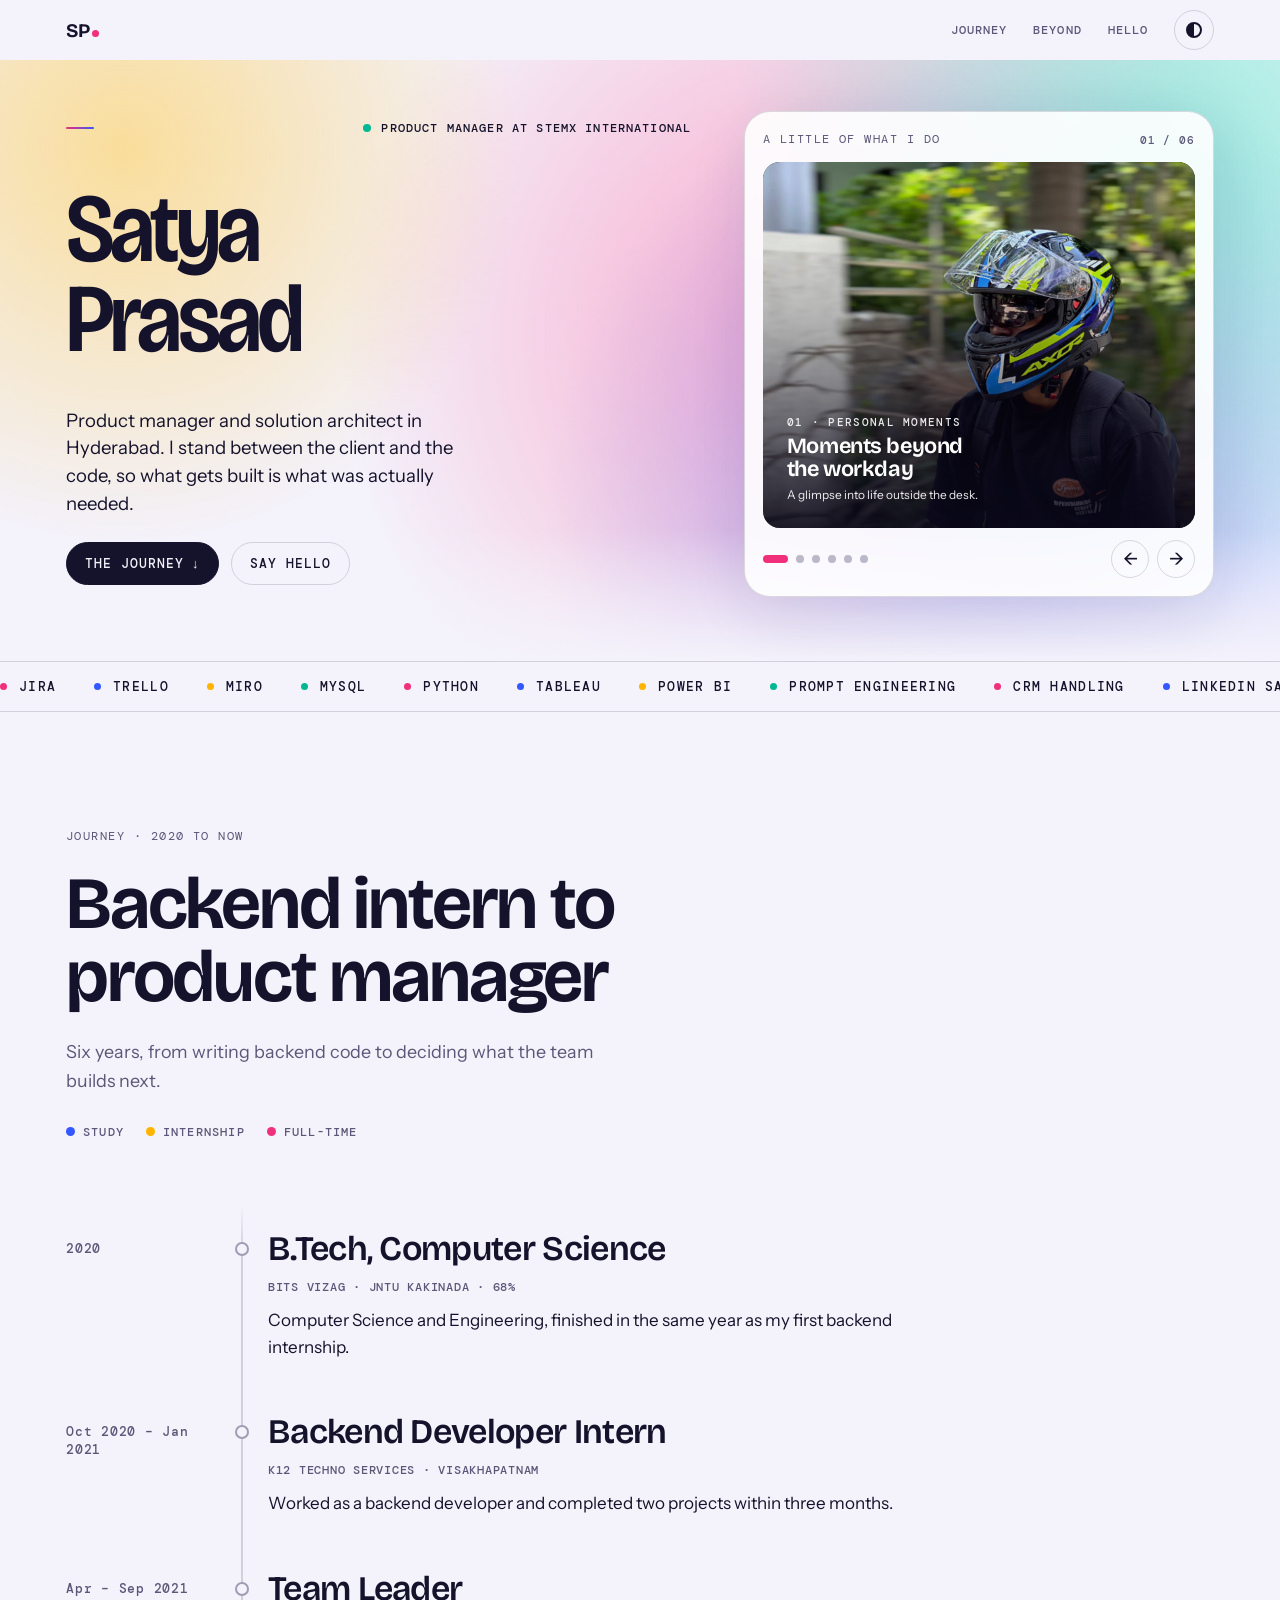
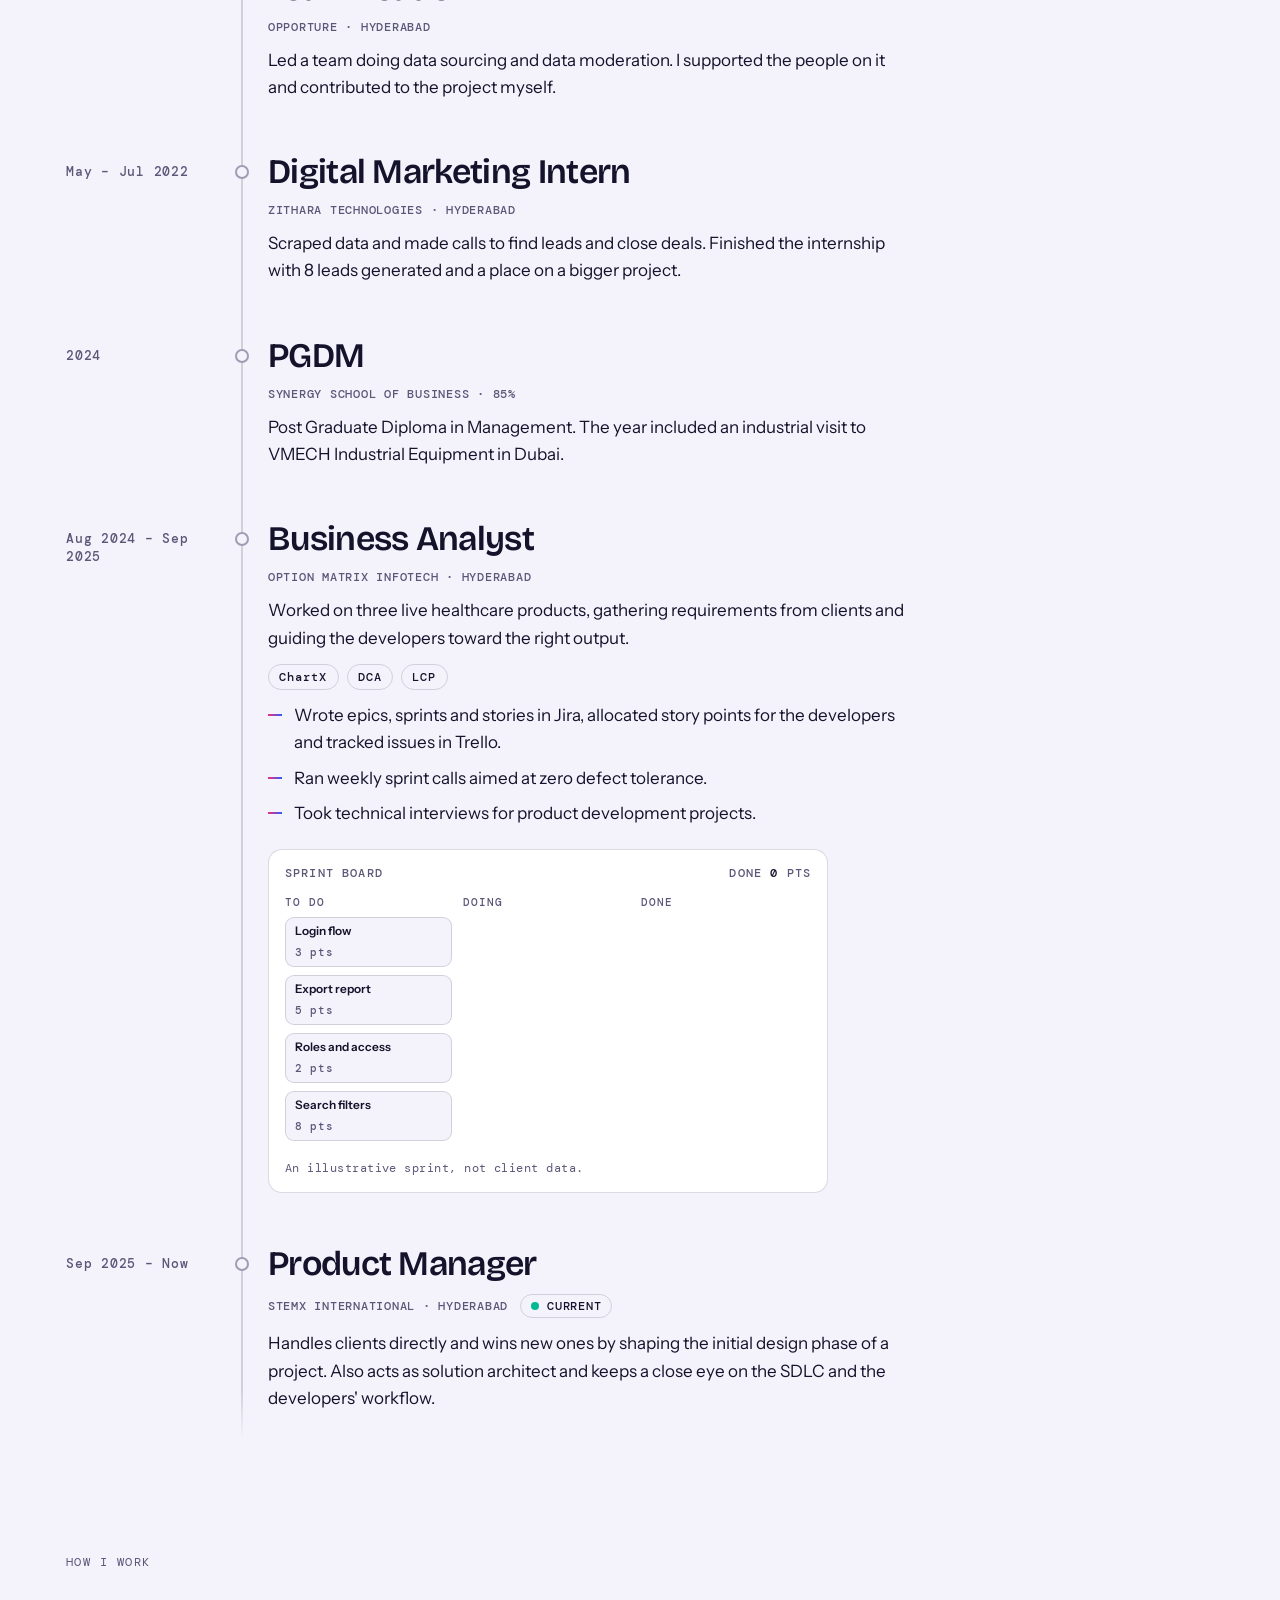
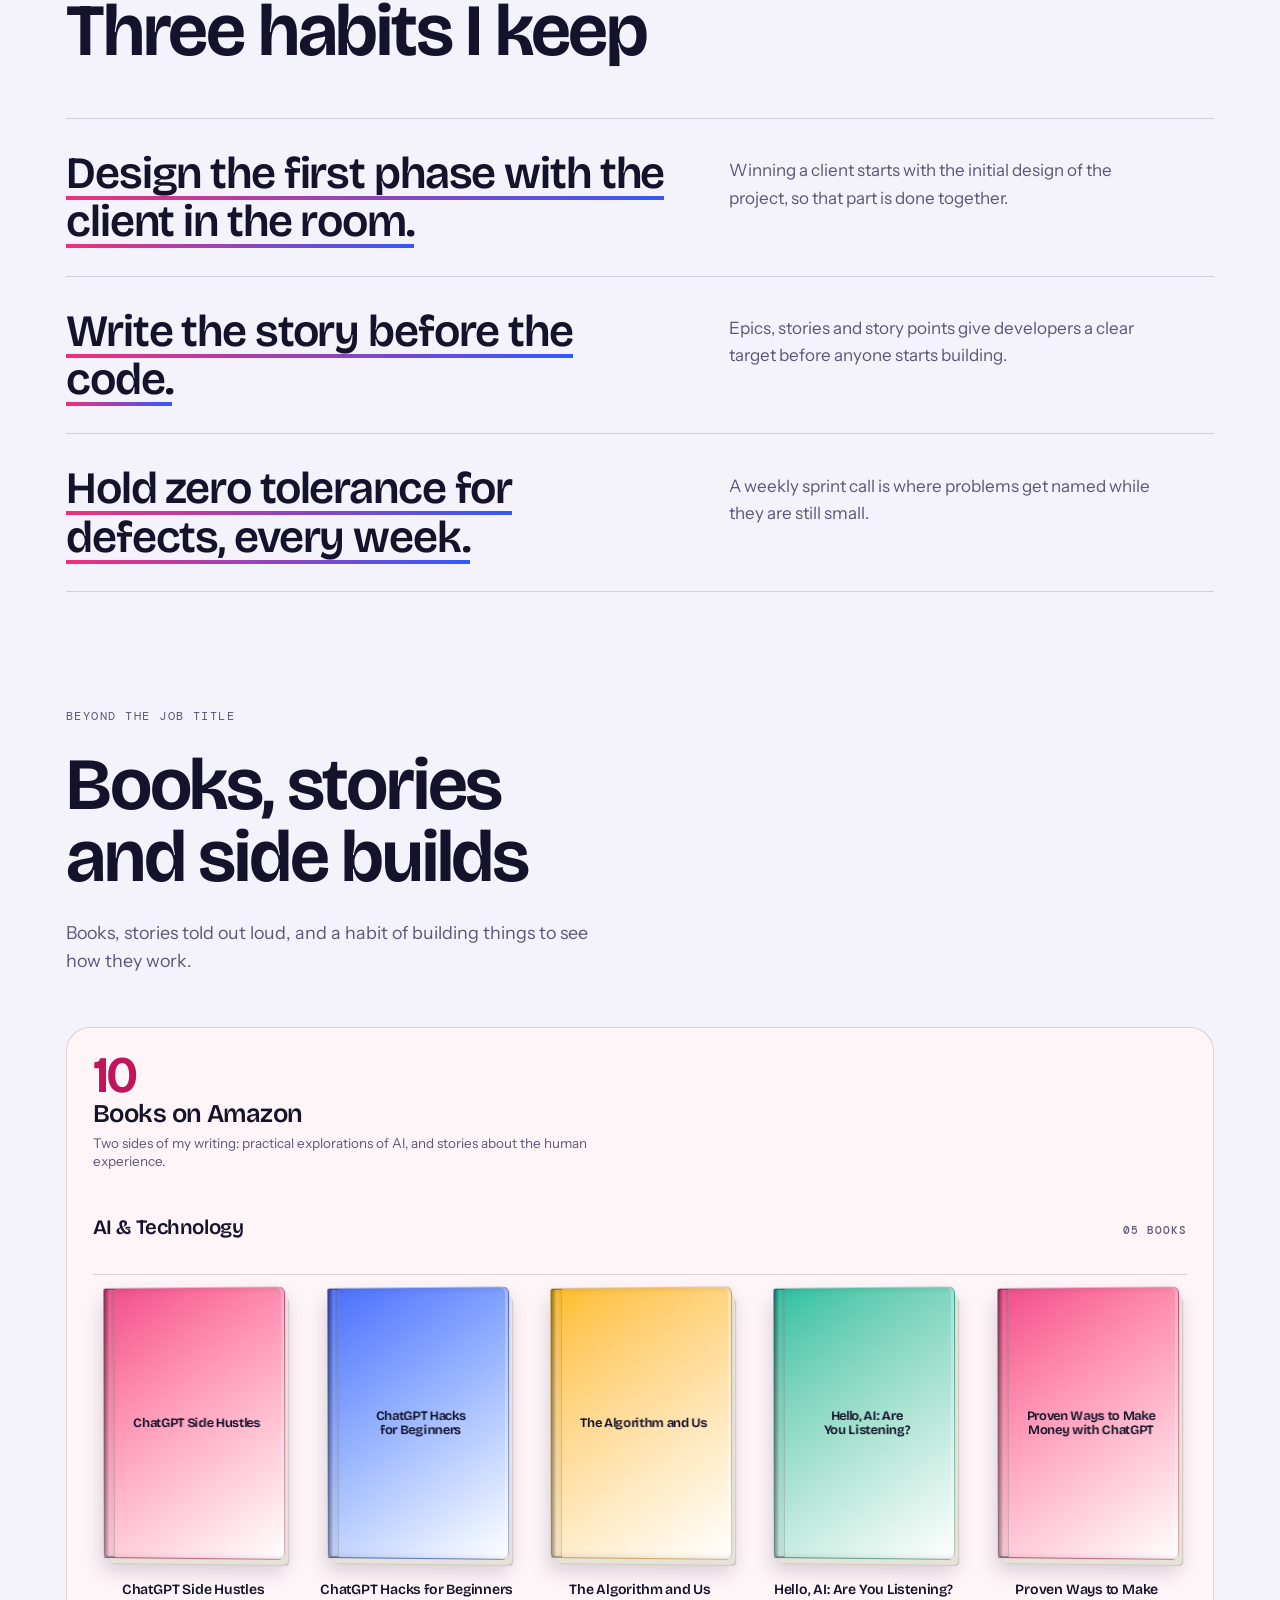
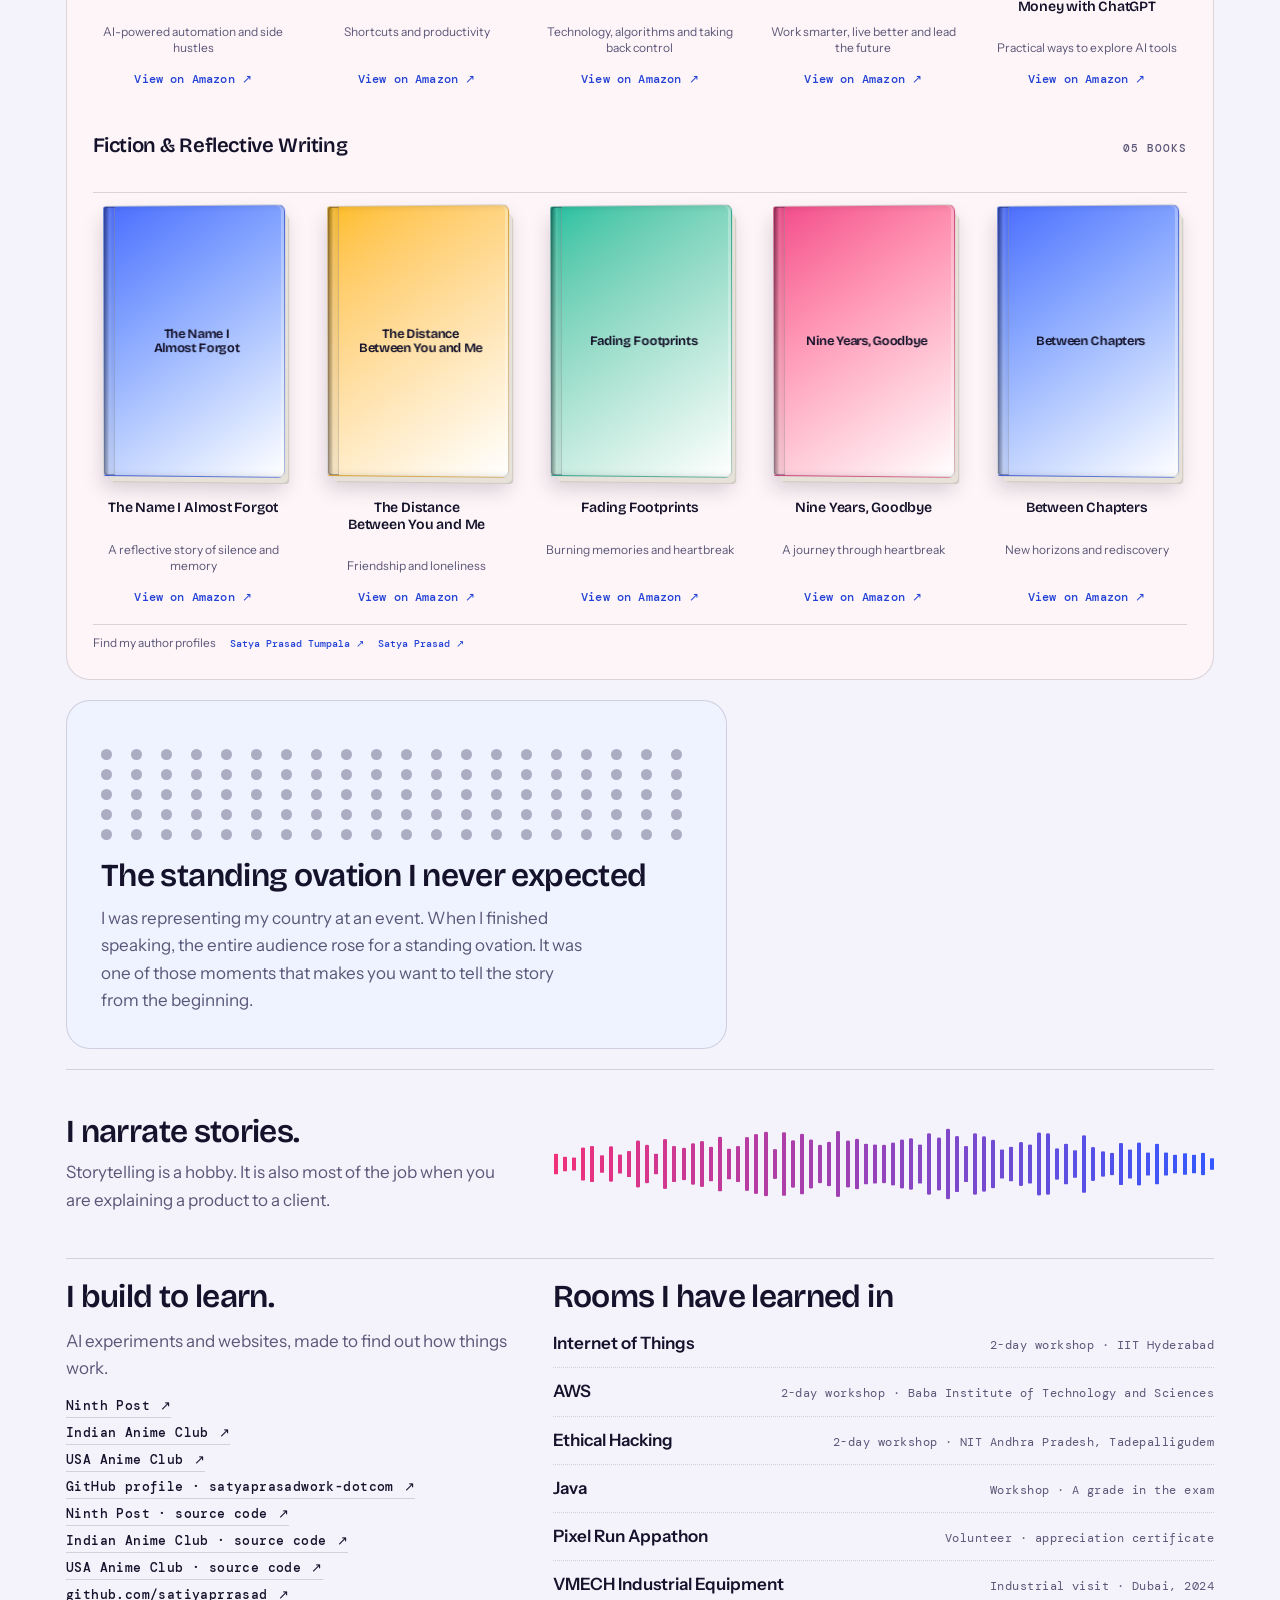
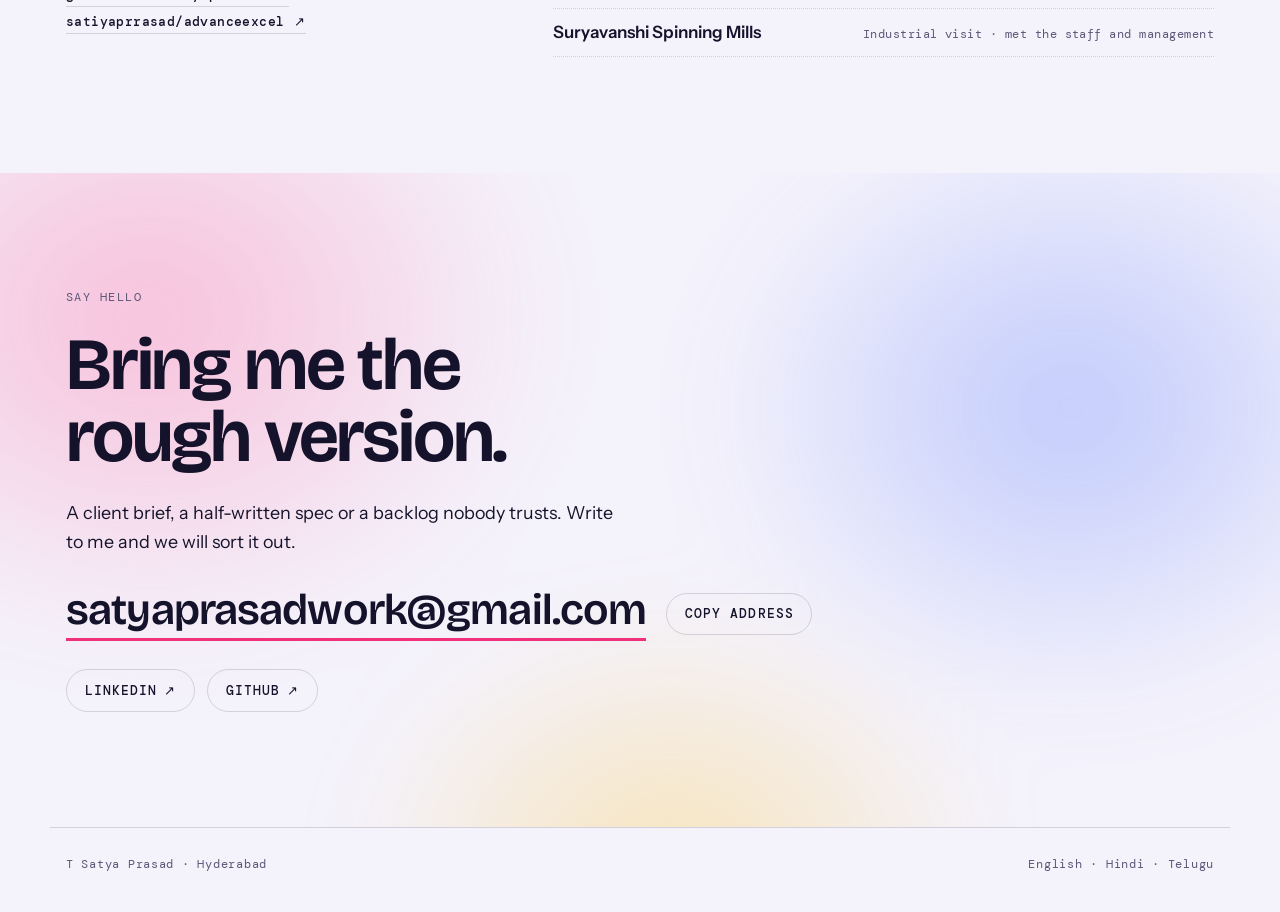
==== commit 027d1988: "Add website and GitHub project links to build section" ====
--- a/index.html
+++ b/index.html
@@ -805,6 +805,13 @@
           <h3>I build to learn.</h3>
           <p>AI experiments and websites, made to find out how things work.</p>
           <div class="links-s">
+            <a href="https://ninthpost.com/" target="_blank" rel="noopener noreferrer">Ninth Post <span aria-hidden="true">↗</span></a>
+            <a href="https://indiananimeclub.com/" target="_blank" rel="noopener noreferrer">Indian Anime Club <span aria-hidden="true">↗</span></a>
+            <a href="https://usaanimeclub.com/" target="_blank" rel="noopener noreferrer">USA Anime Club <span aria-hidden="true">↗</span></a>
+            <a href="https://github.com/satyaprasadwork-dotcom" target="_blank" rel="noopener noreferrer">GitHub profile · satyaprasadwork-dotcom <span aria-hidden="true">↗</span></a>
+            <a href="https://github.com/satyaprasadwork-dotcom/NinthPost" target="_blank" rel="noopener noreferrer">Ninth Post · source code <span aria-hidden="true">↗</span></a>
+            <a href="https://github.com/satyaprasadwork-dotcom/IndianAnimeClub" target="_blank" rel="noopener noreferrer">Indian Anime Club · source code <span aria-hidden="true">↗</span></a>
+            <a href="https://github.com/satyaprasadwork-dotcom/usaanimeclub" target="_blank" rel="noopener noreferrer">USA Anime Club · source code <span aria-hidden="true">↗</span></a>
             <a href="https://github.com/satiyaprrasad" target="_blank" rel="noopener noreferrer">github.com/satiyaprrasad <span aria-hidden="true">↗</span></a>
             <a href="https://github.com/satiyaprrasad/advanceexcel" target="_blank" rel="noopener noreferrer">satiyaprrasad/advanceexcel <span aria-hidden="true">↗</span></a>
           </div>
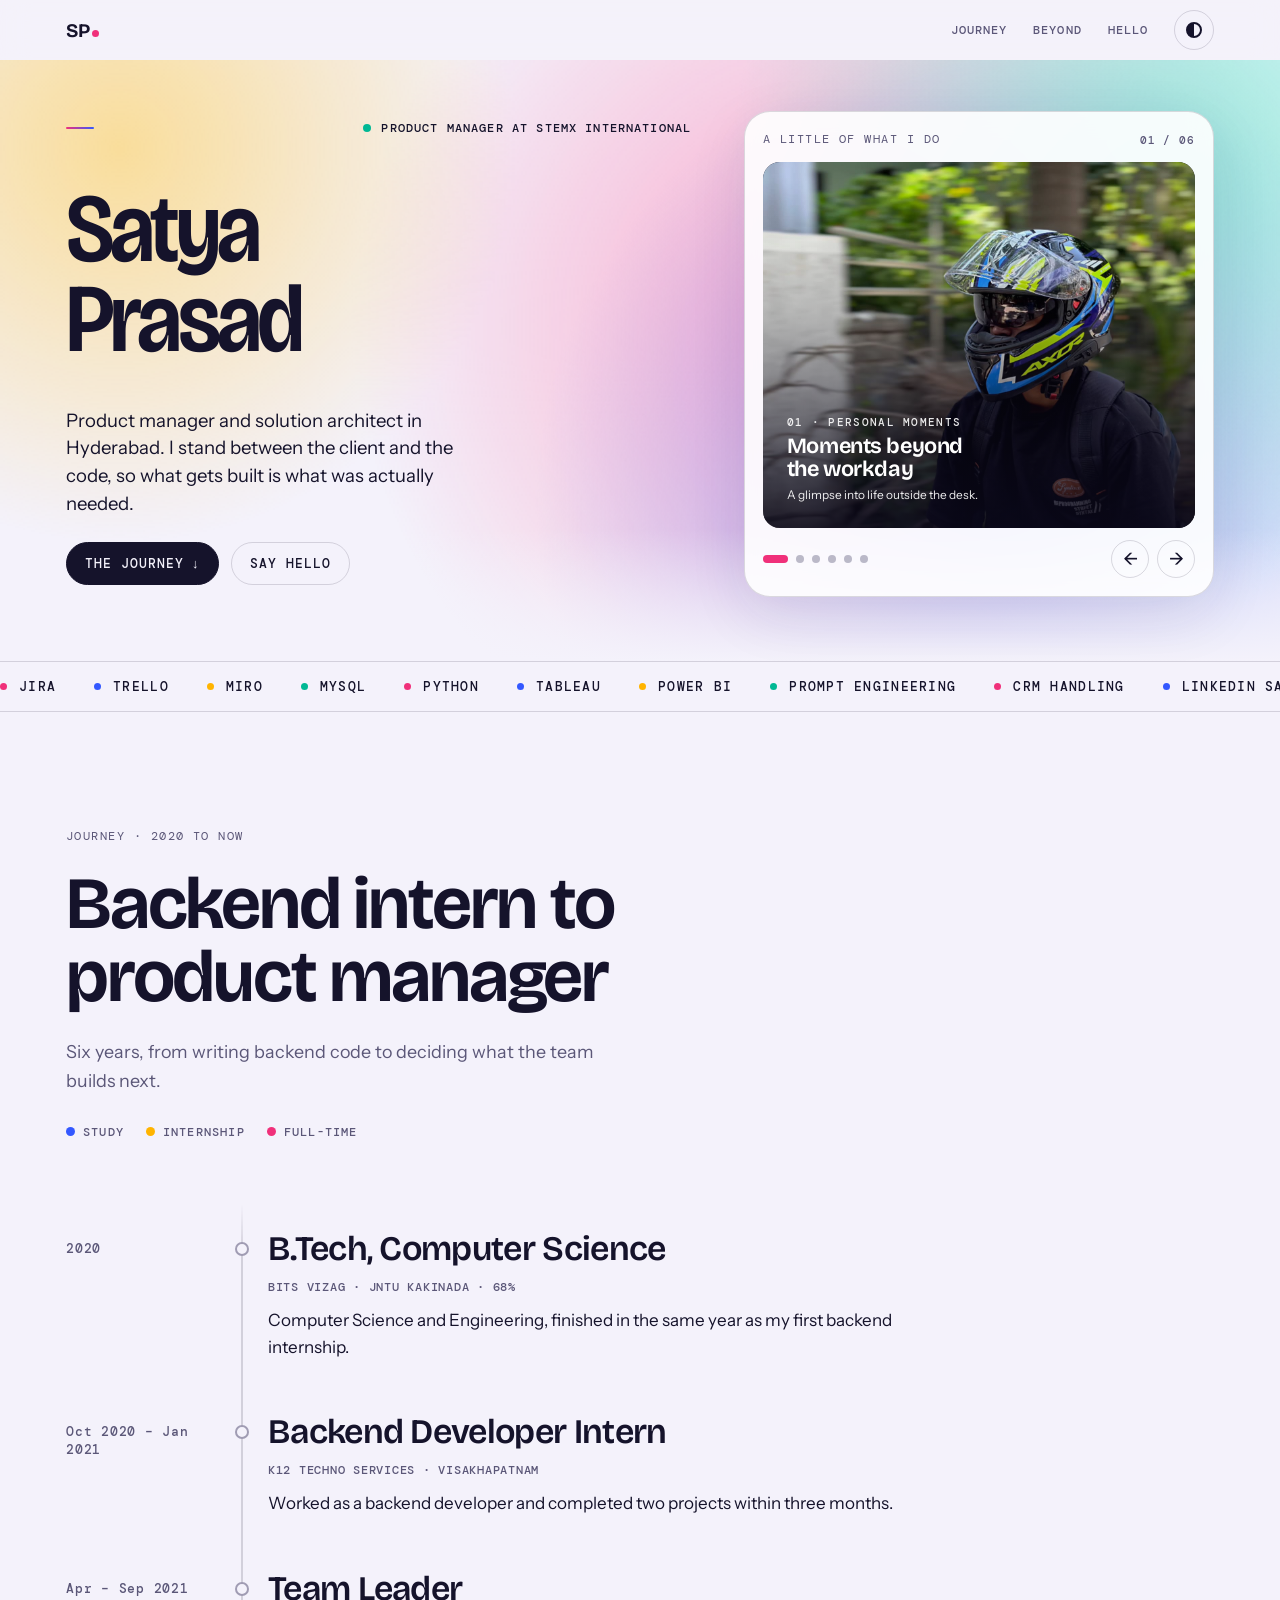
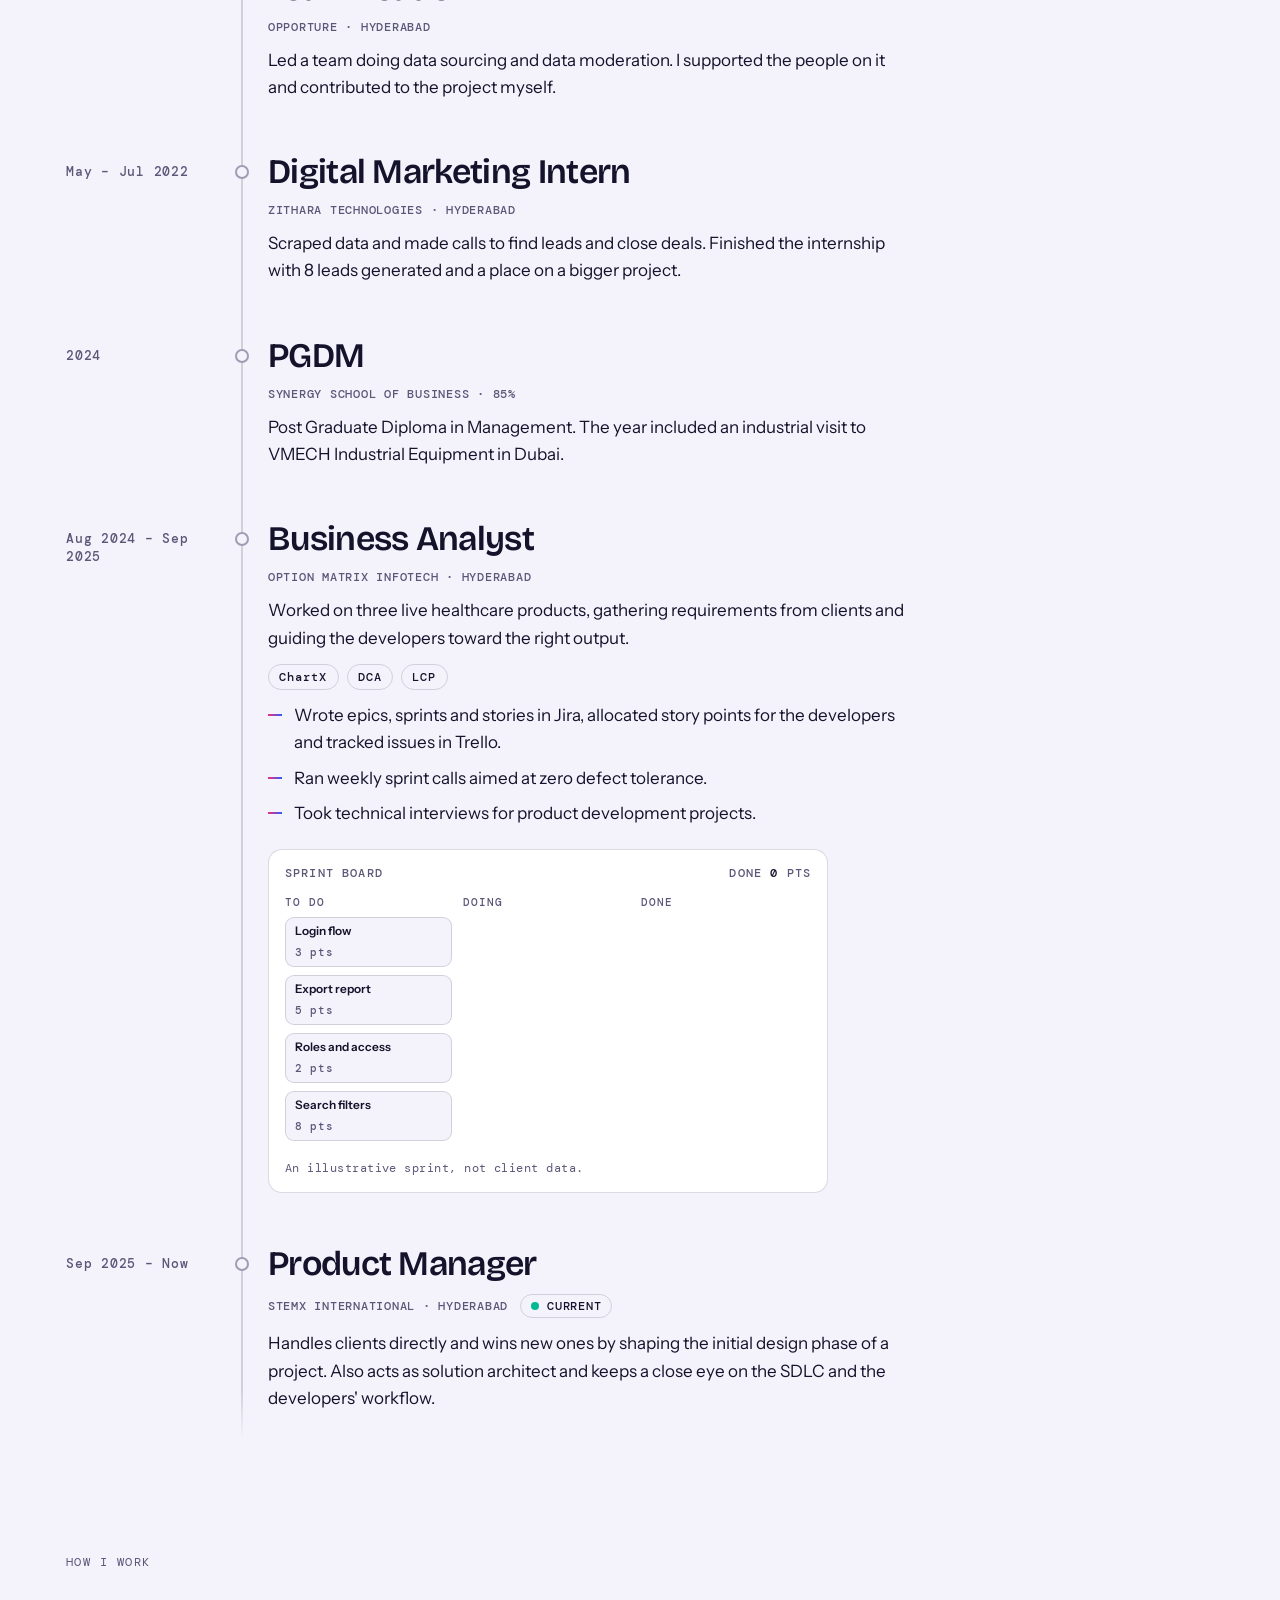
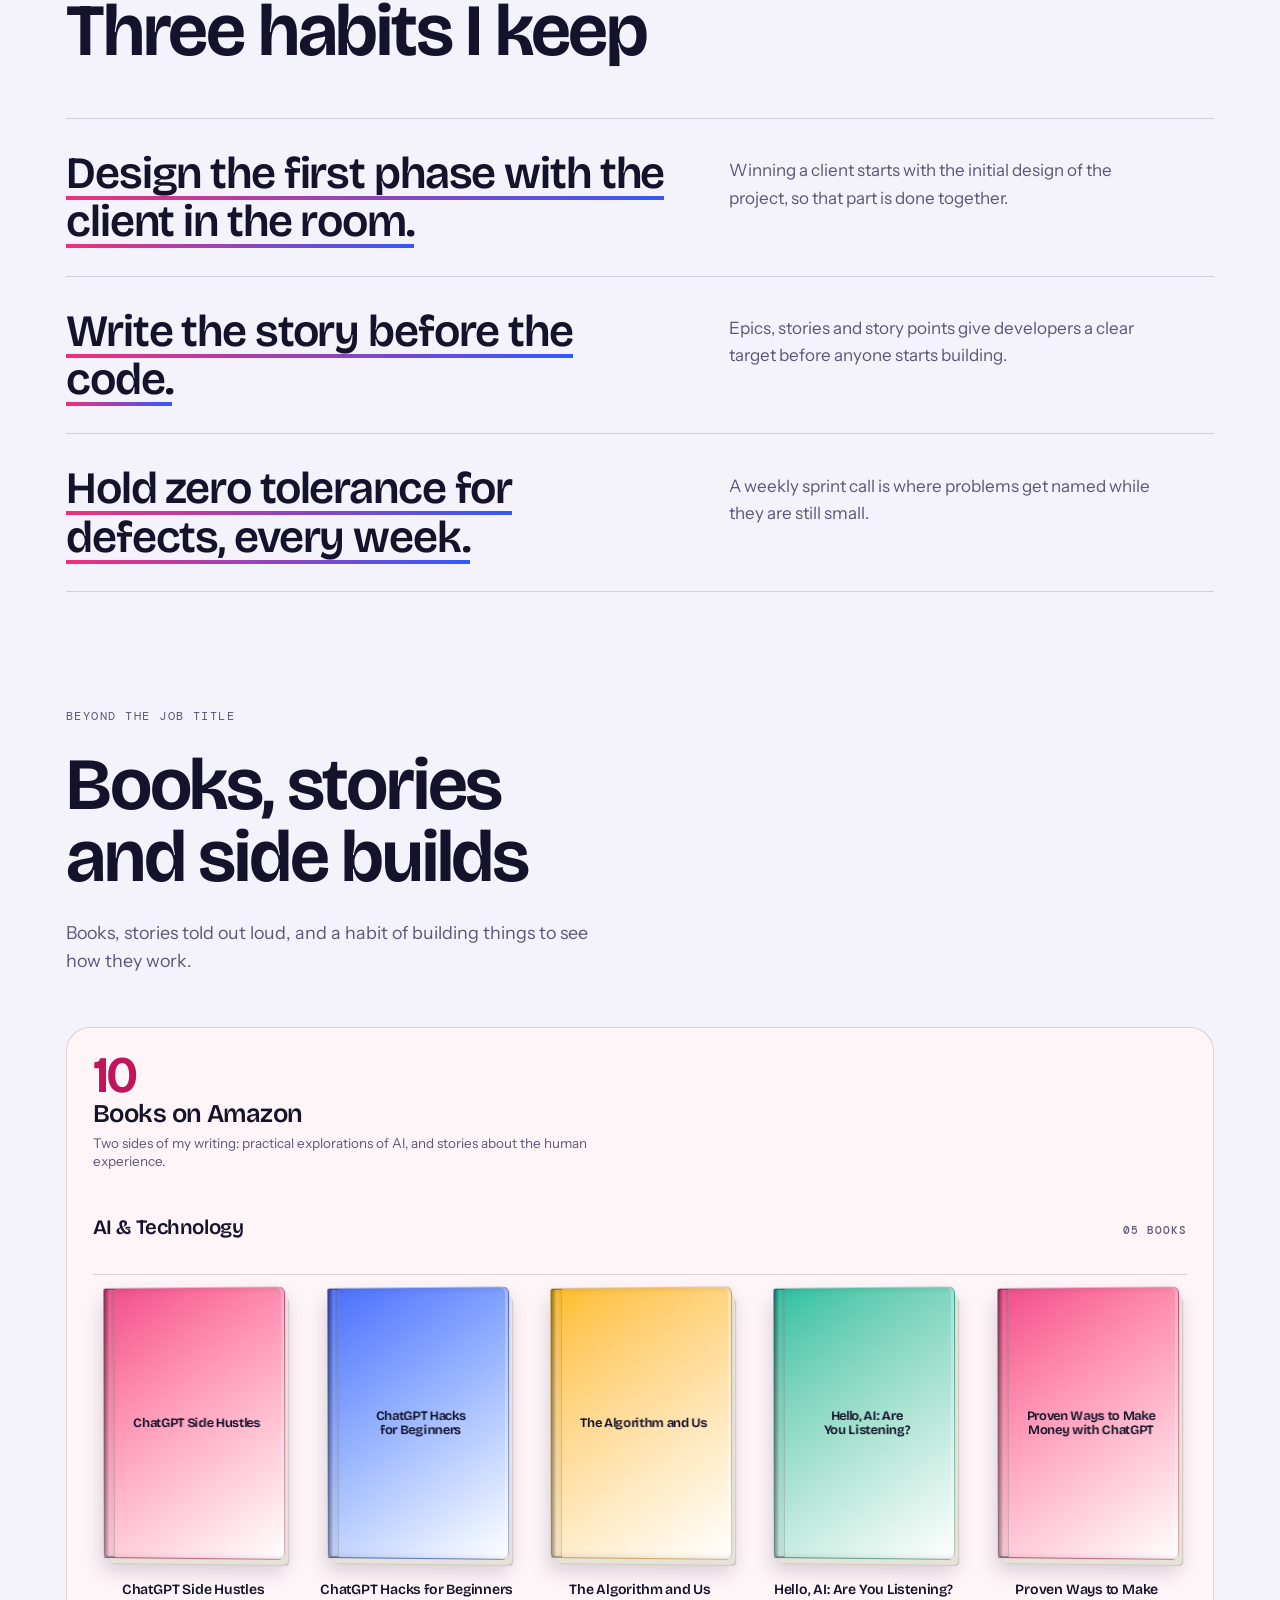
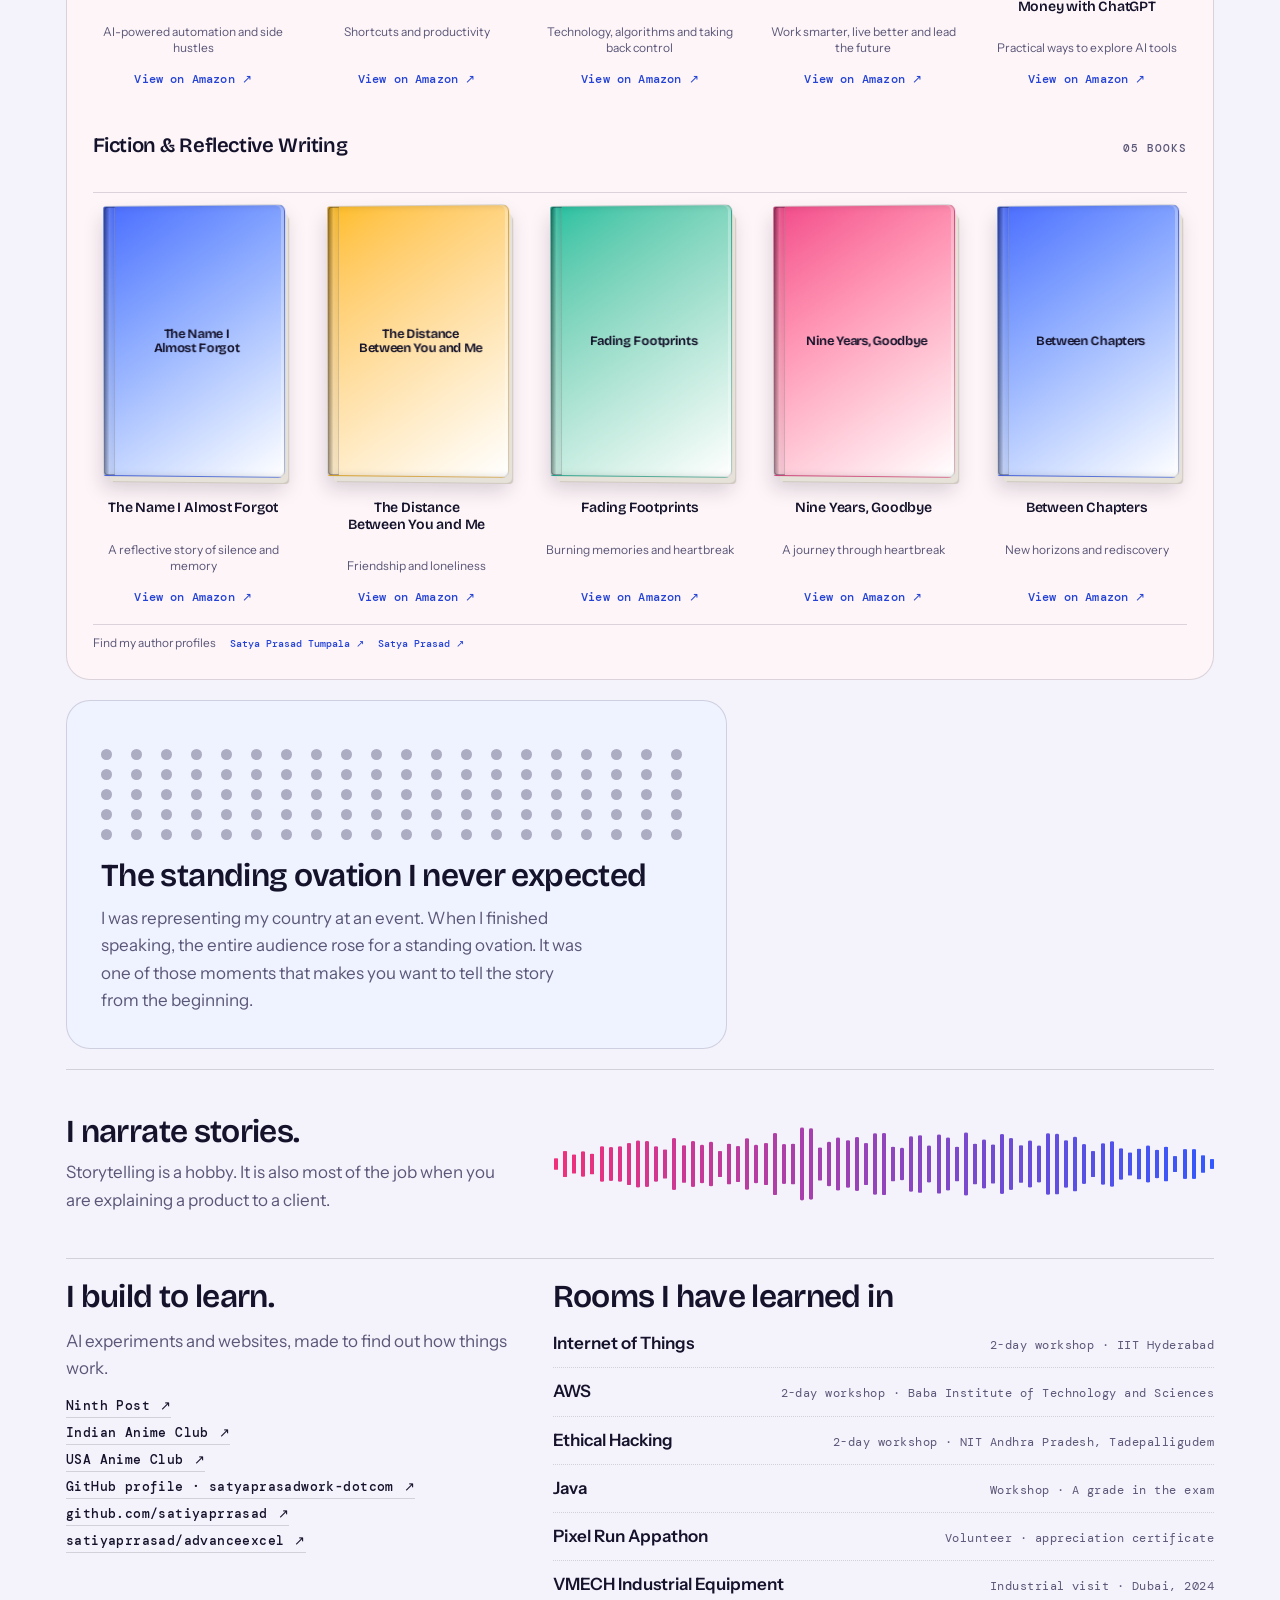
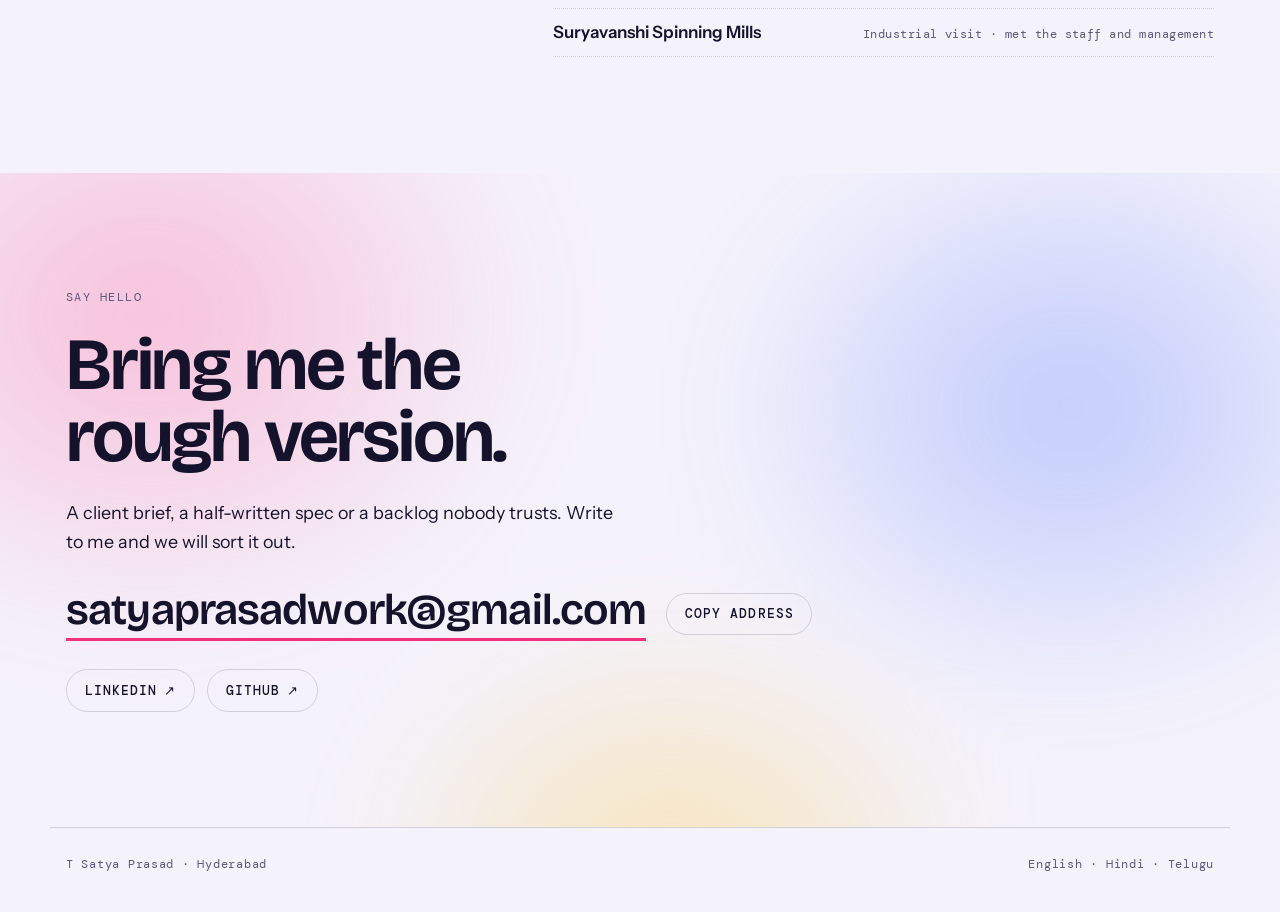
==== commit b6c42ea6: "Remove individual project source-code links" ====
--- a/index.html
+++ b/index.html
@@ -809,9 +809,6 @@
             <a href="https://indiananimeclub.com/" target="_blank" rel="noopener noreferrer">Indian Anime Club <span aria-hidden="true">↗</span></a>
             <a href="https://usaanimeclub.com/" target="_blank" rel="noopener noreferrer">USA Anime Club <span aria-hidden="true">↗</span></a>
             <a href="https://github.com/satyaprasadwork-dotcom" target="_blank" rel="noopener noreferrer">GitHub profile · satyaprasadwork-dotcom <span aria-hidden="true">↗</span></a>
-            <a href="https://github.com/satyaprasadwork-dotcom/NinthPost" target="_blank" rel="noopener noreferrer">Ninth Post · source code <span aria-hidden="true">↗</span></a>
-            <a href="https://github.com/satyaprasadwork-dotcom/IndianAnimeClub" target="_blank" rel="noopener noreferrer">Indian Anime Club · source code <span aria-hidden="true">↗</span></a>
-            <a href="https://github.com/satyaprasadwork-dotcom/usaanimeclub" target="_blank" rel="noopener noreferrer">USA Anime Club · source code <span aria-hidden="true">↗</span></a>
             <a href="https://github.com/satiyaprrasad" target="_blank" rel="noopener noreferrer">github.com/satiyaprrasad <span aria-hidden="true">↗</span></a>
             <a href="https://github.com/satiyaprrasad/advanceexcel" target="_blank" rel="noopener noreferrer">satiyaprrasad/advanceexcel <span aria-hidden="true">↗</span></a>
           </div>
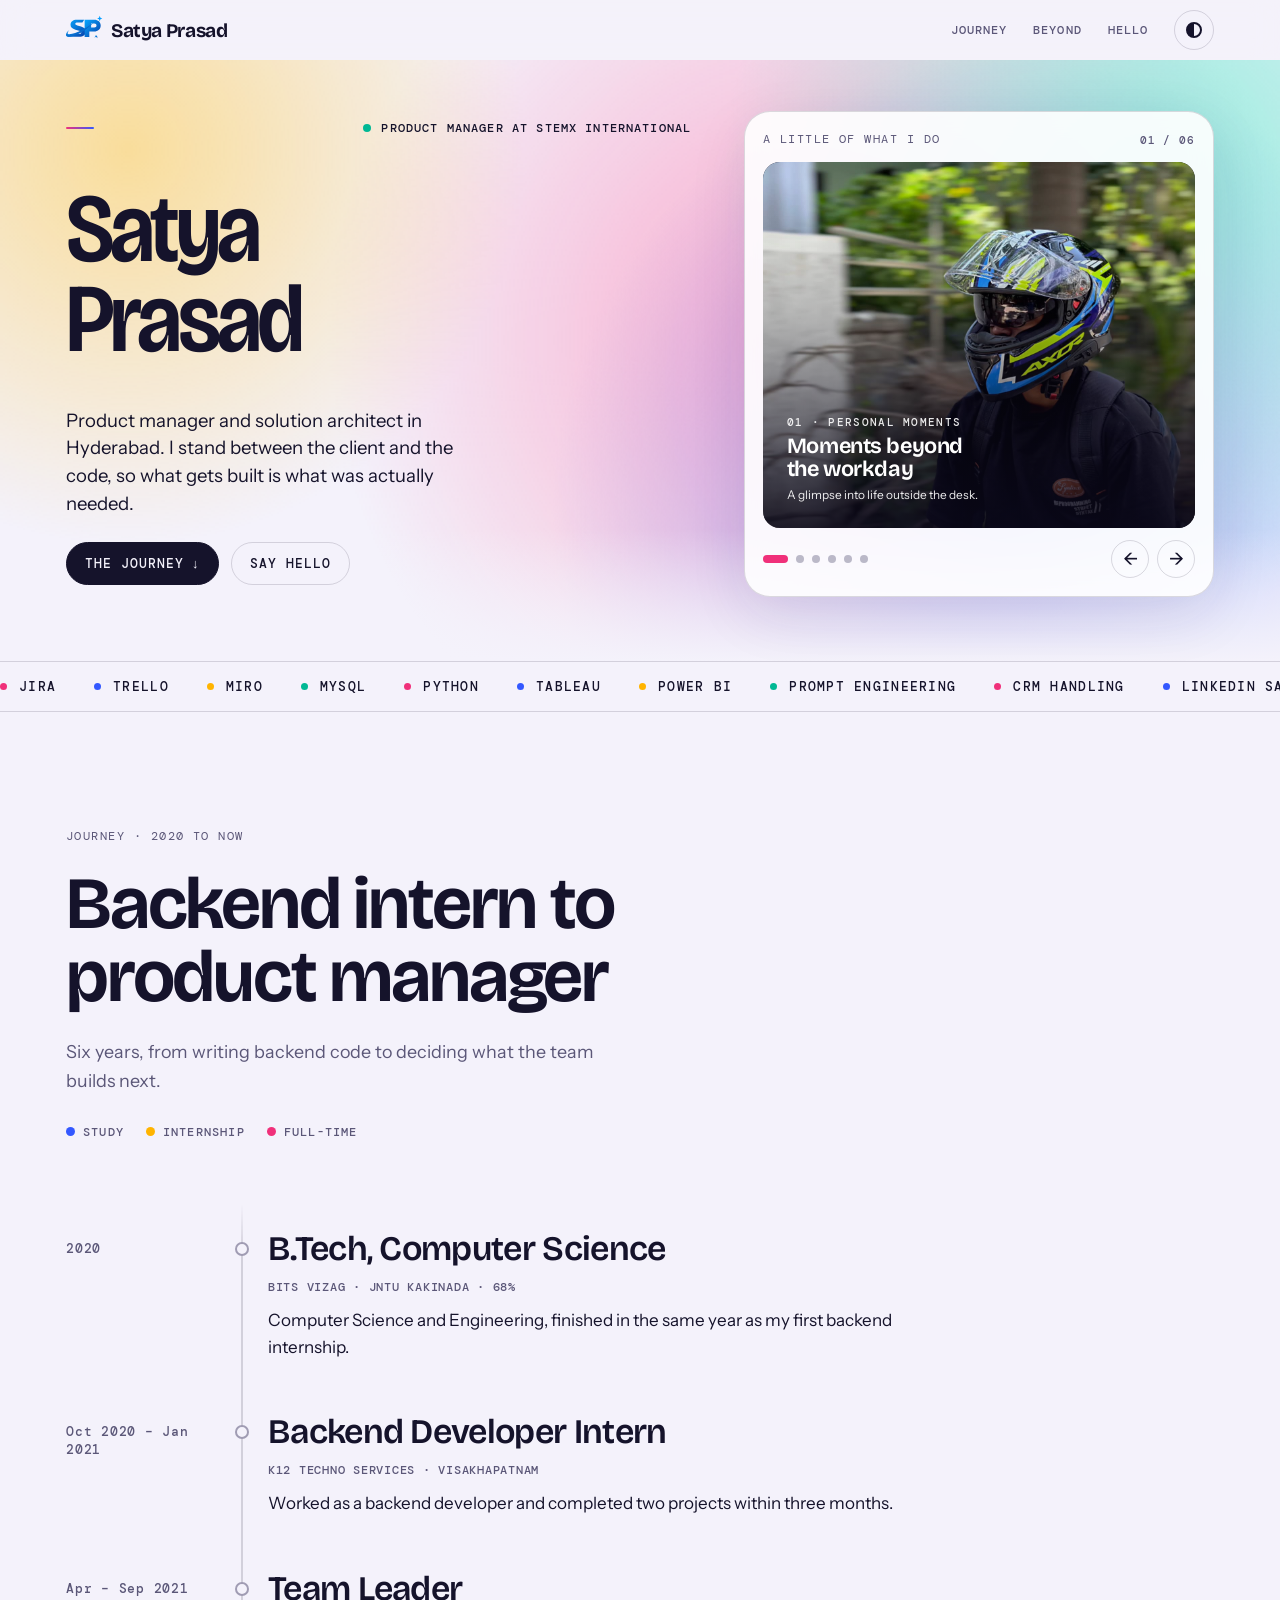
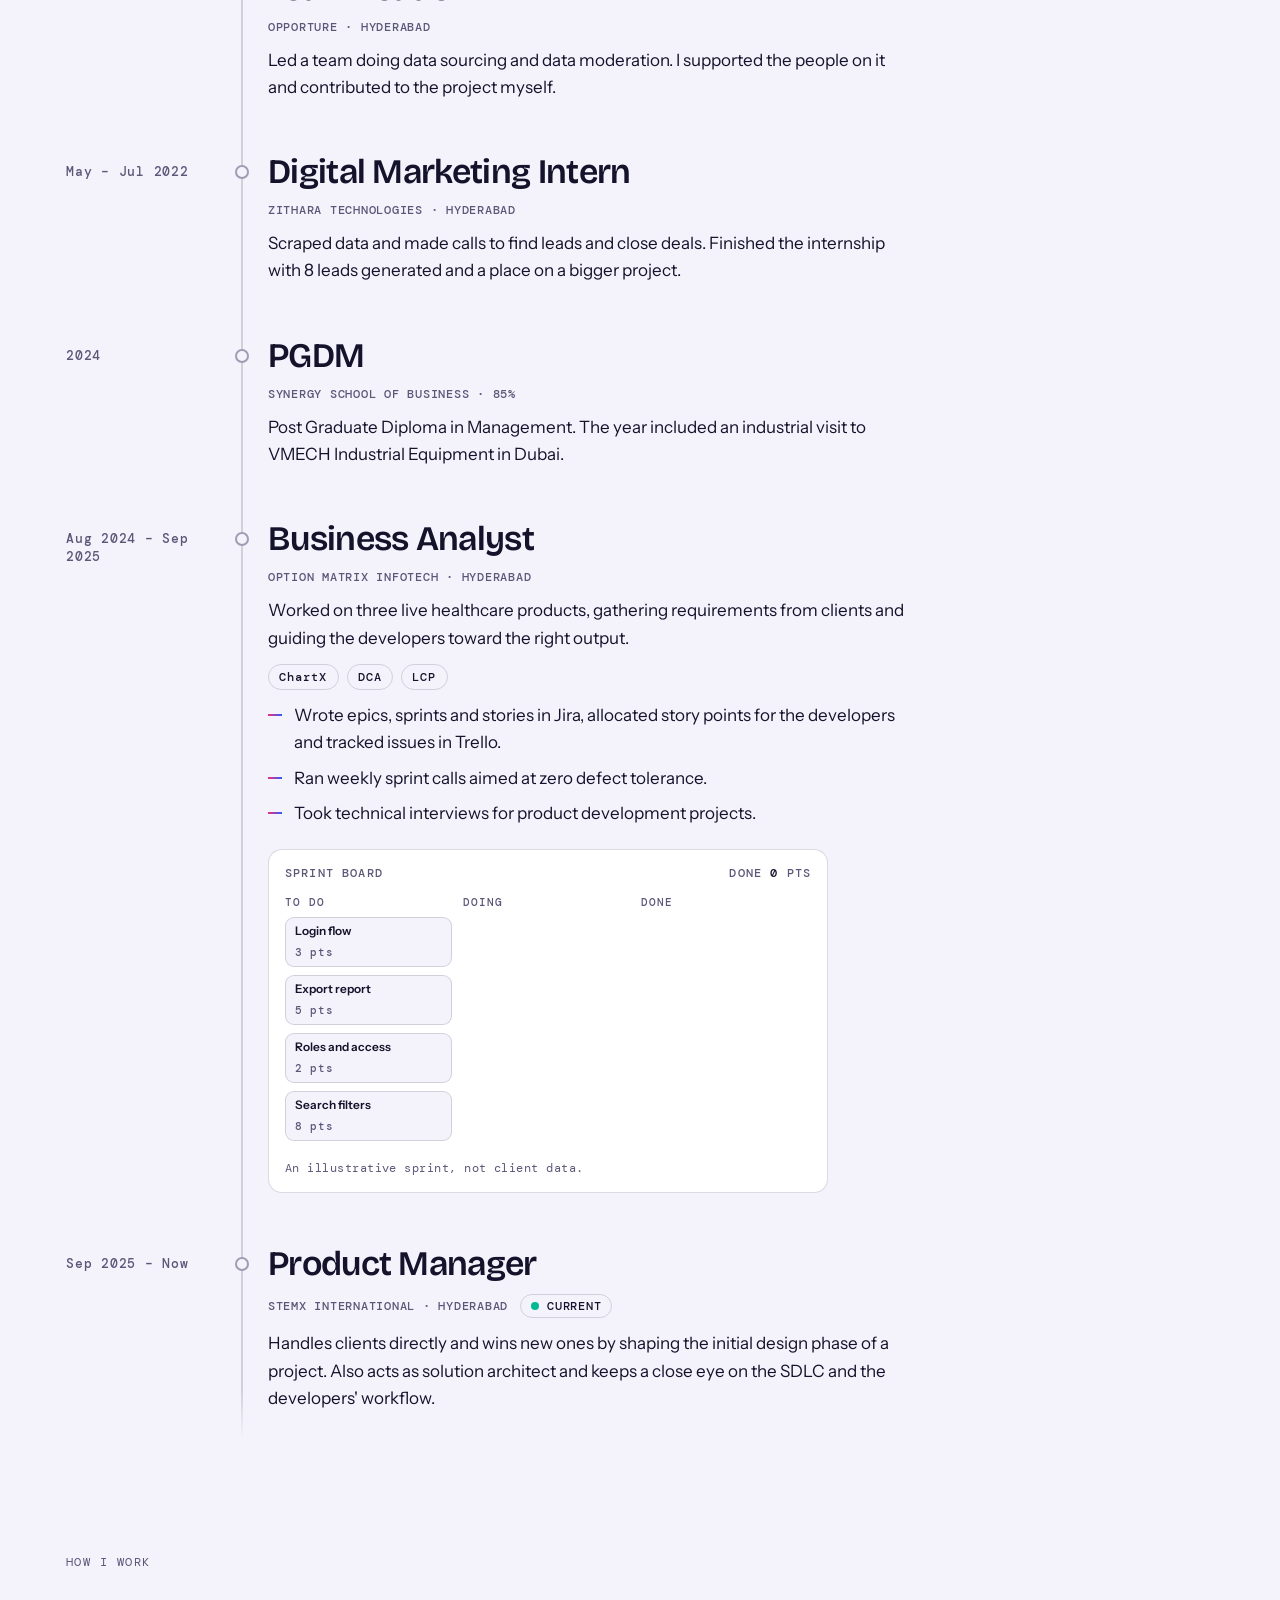
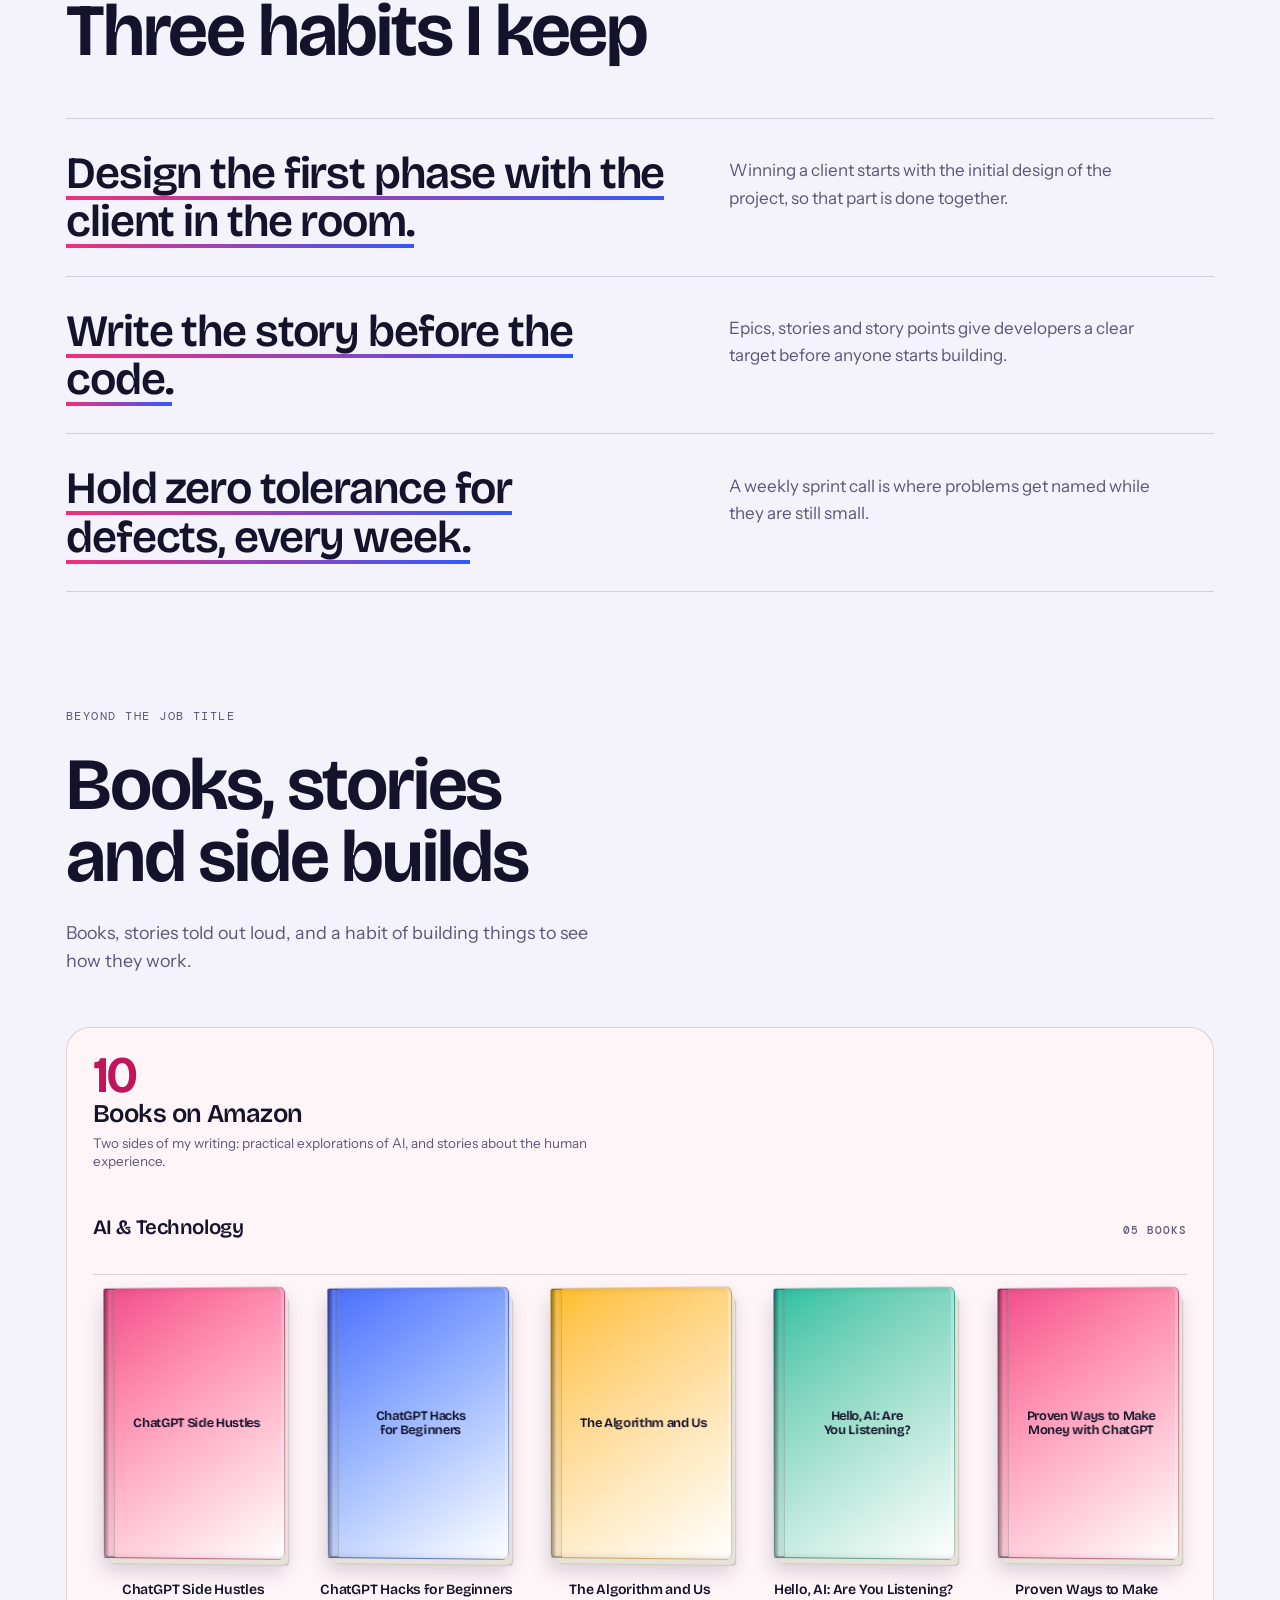
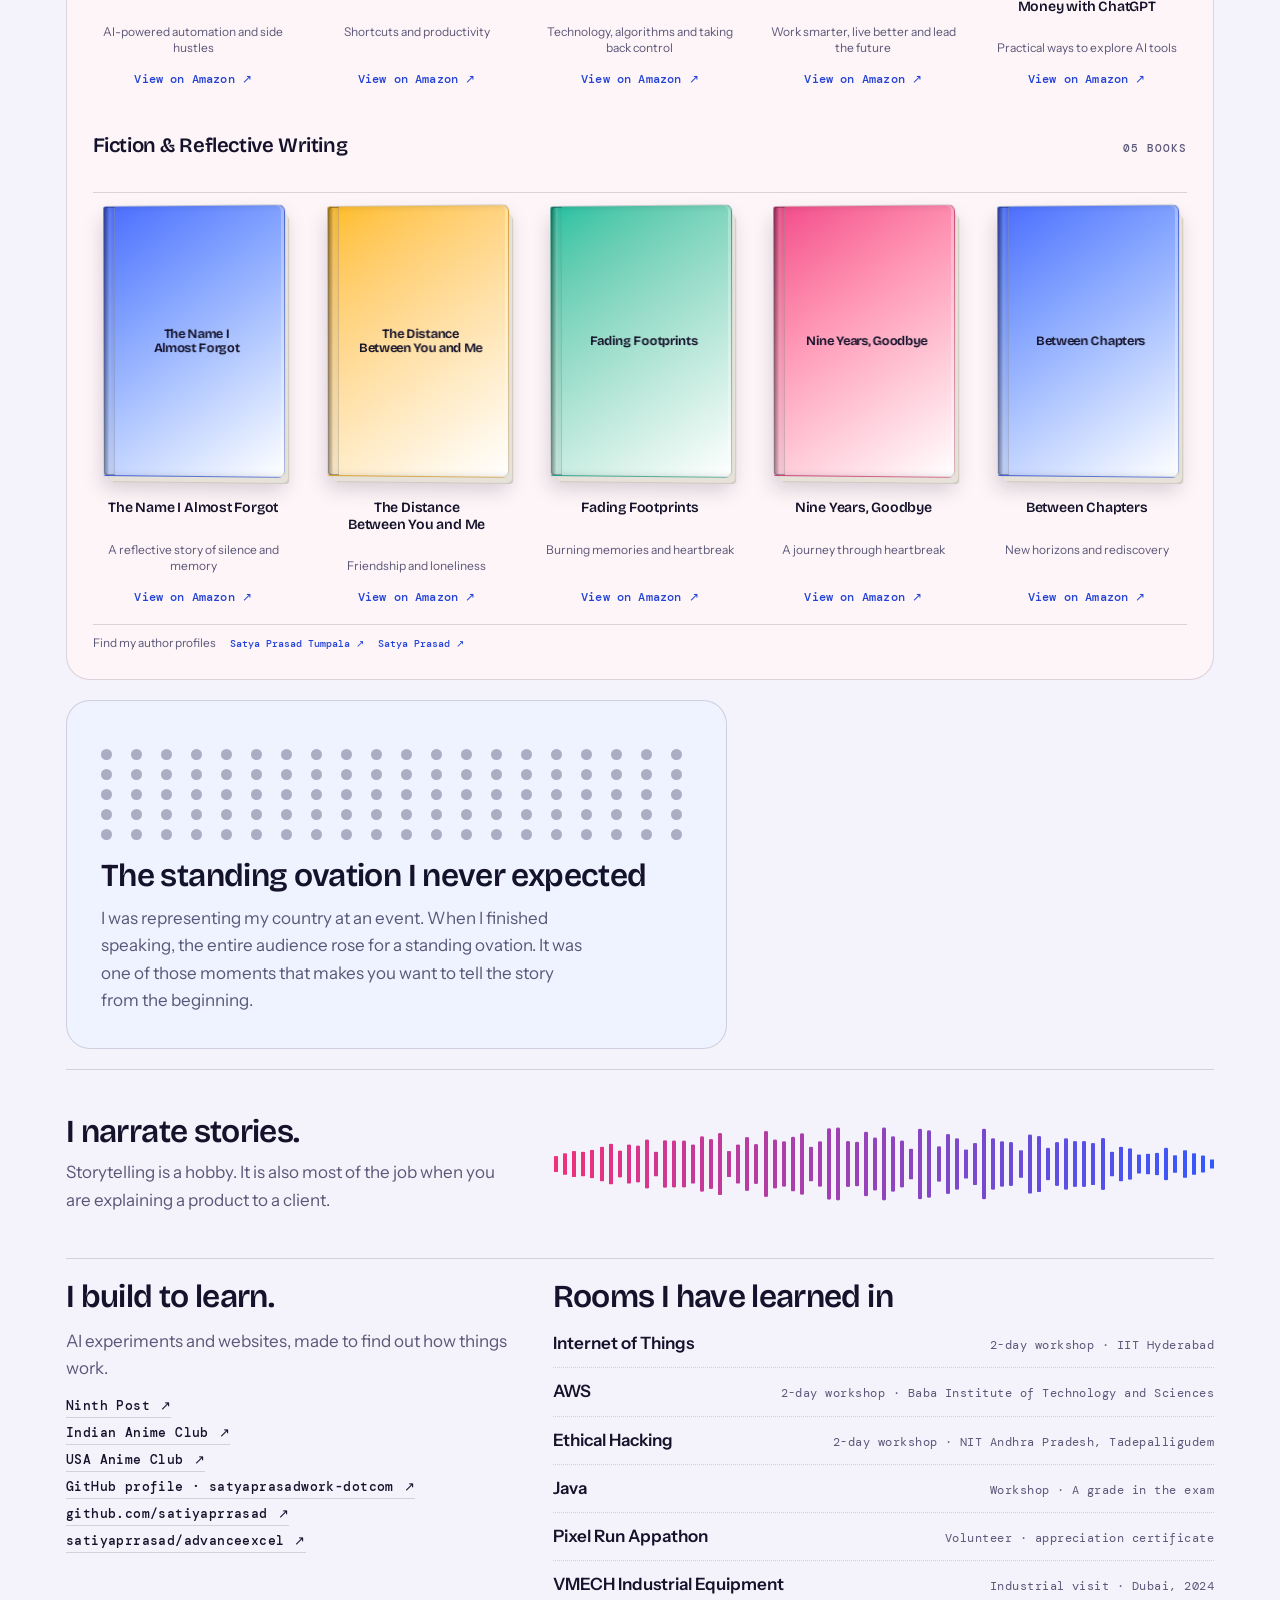
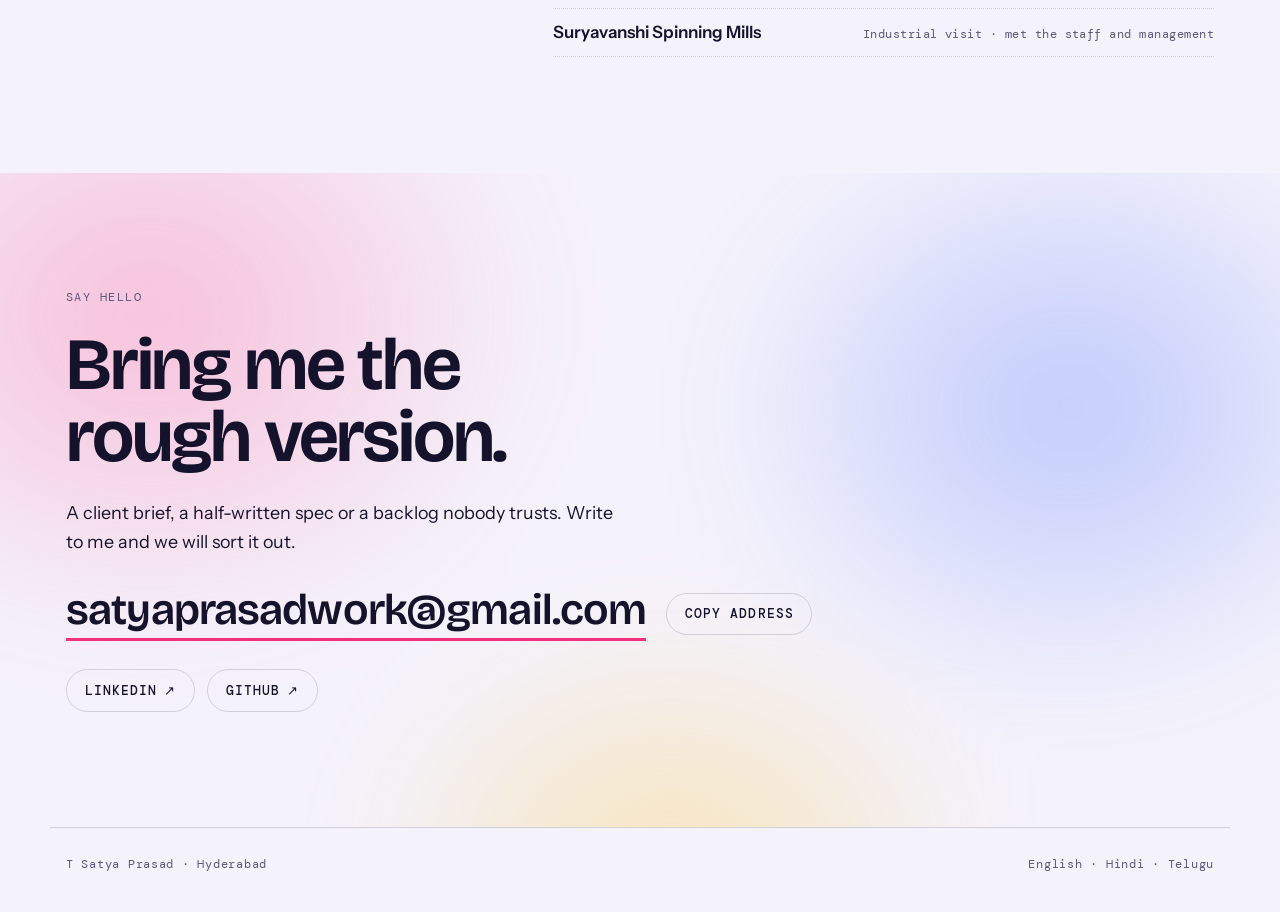
==== commit d1554dae: "Use monogram logo and favicon across site" ====
--- a/index.html
+++ b/index.html
@@ -15,6 +15,10 @@
         y=l.getElementsByTagName(r)[0];y.parentNode.insertBefore(t,y);
     })(window, document, "clarity", "script", "yz9non0rsk");
 </script>
+  <link rel="icon" type="image/svg+xml" href="/favicon.svg">
+  <link rel="apple-touch-icon" href="/favicon.svg">
+  <meta name="theme-color" content="#0756C9">
+  <meta property="og:image" content="https://satyaprasad.com/logo.svg">
 </head><body>
 <title>Satya Prasad</title>
 <meta name="claude:viewport-fit-sides" content="cover">
@@ -473,7 +477,7 @@
 
 <nav class="bar" aria-label="Main">
   <div class="wrap">
-    <a class="mark" href="#top" aria-label="Satya Prasad, back to top">SP<i></i></a>
+    <a class="mark" href="#top" aria-label="Satya Prasad, back to top"><img src="/logo.svg" alt="" width="42" height="32" style="display:block;width:42px;height:32px;object-fit:contain"><span class="sr-only">Satya Prasad</span></a>
     <div class="nav">
       <a href="#journey">Journey</a>
       <a href="#beyond">Beyond</a>
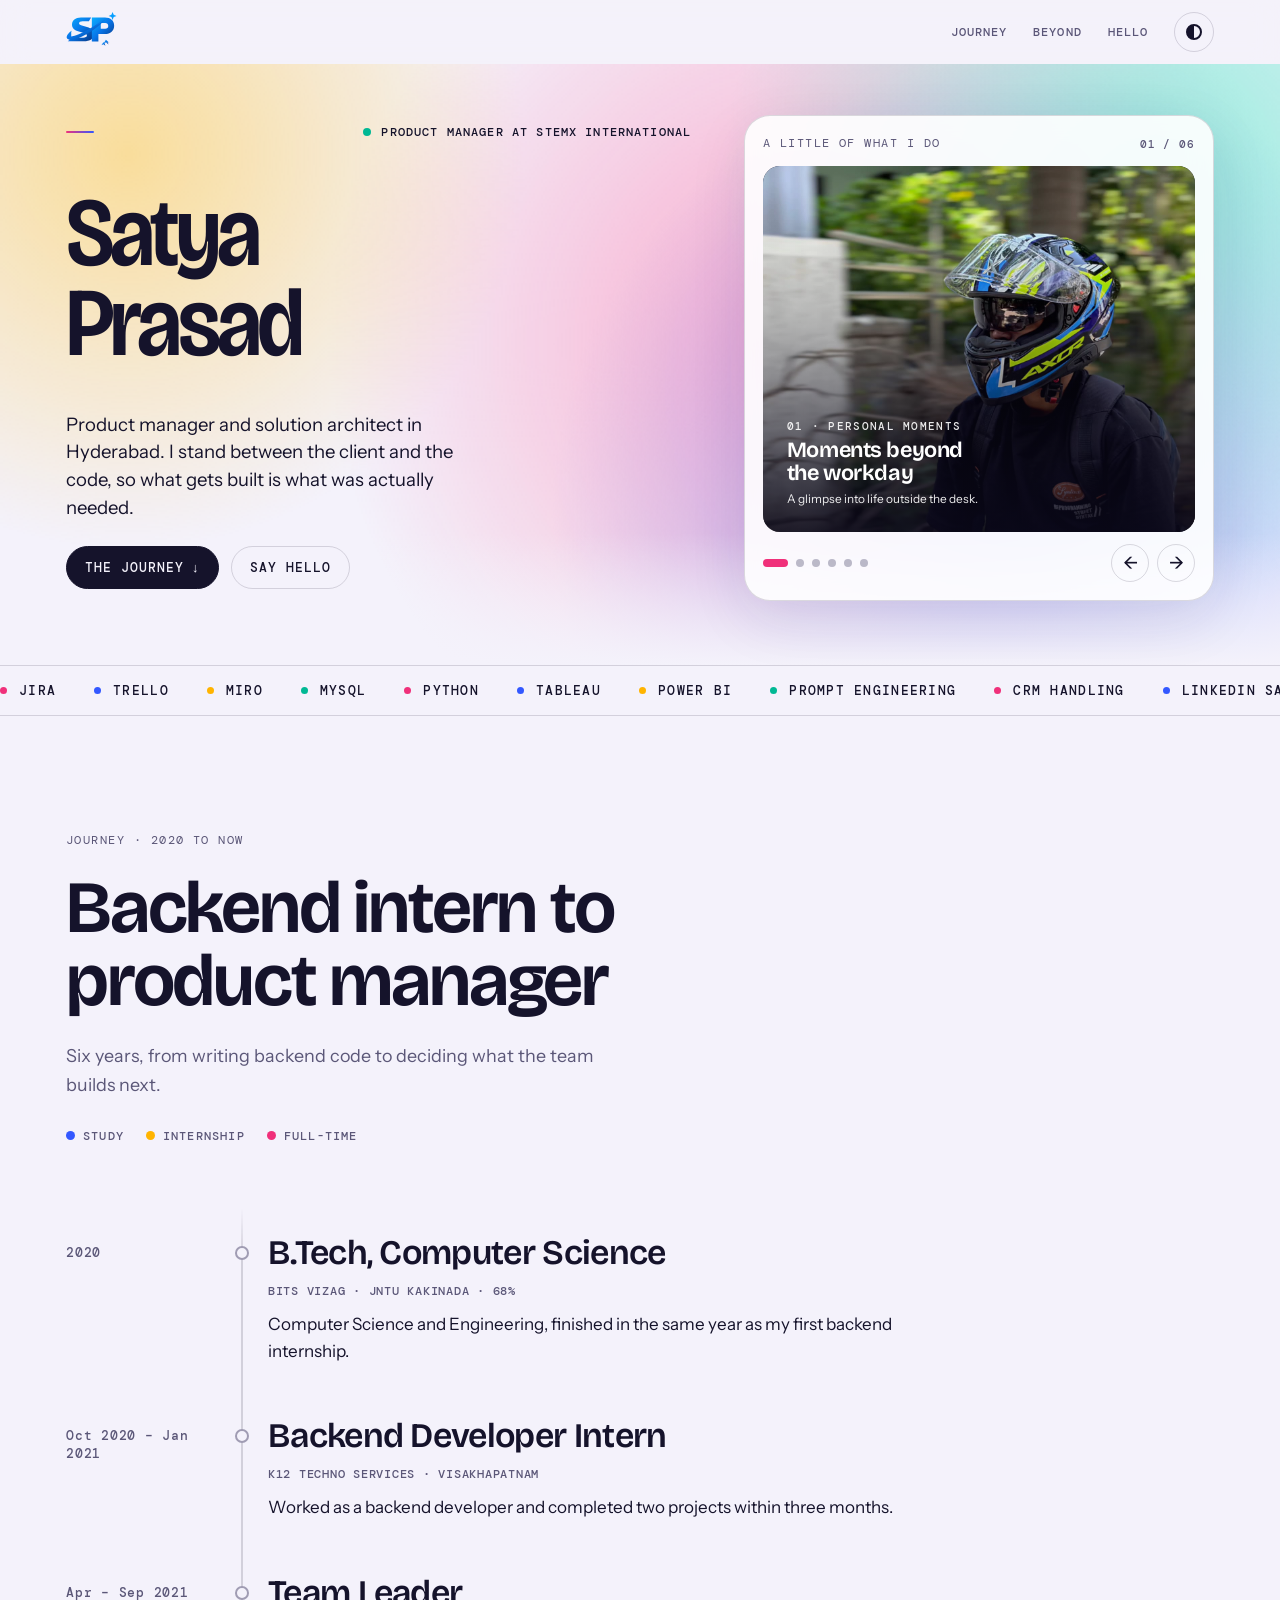
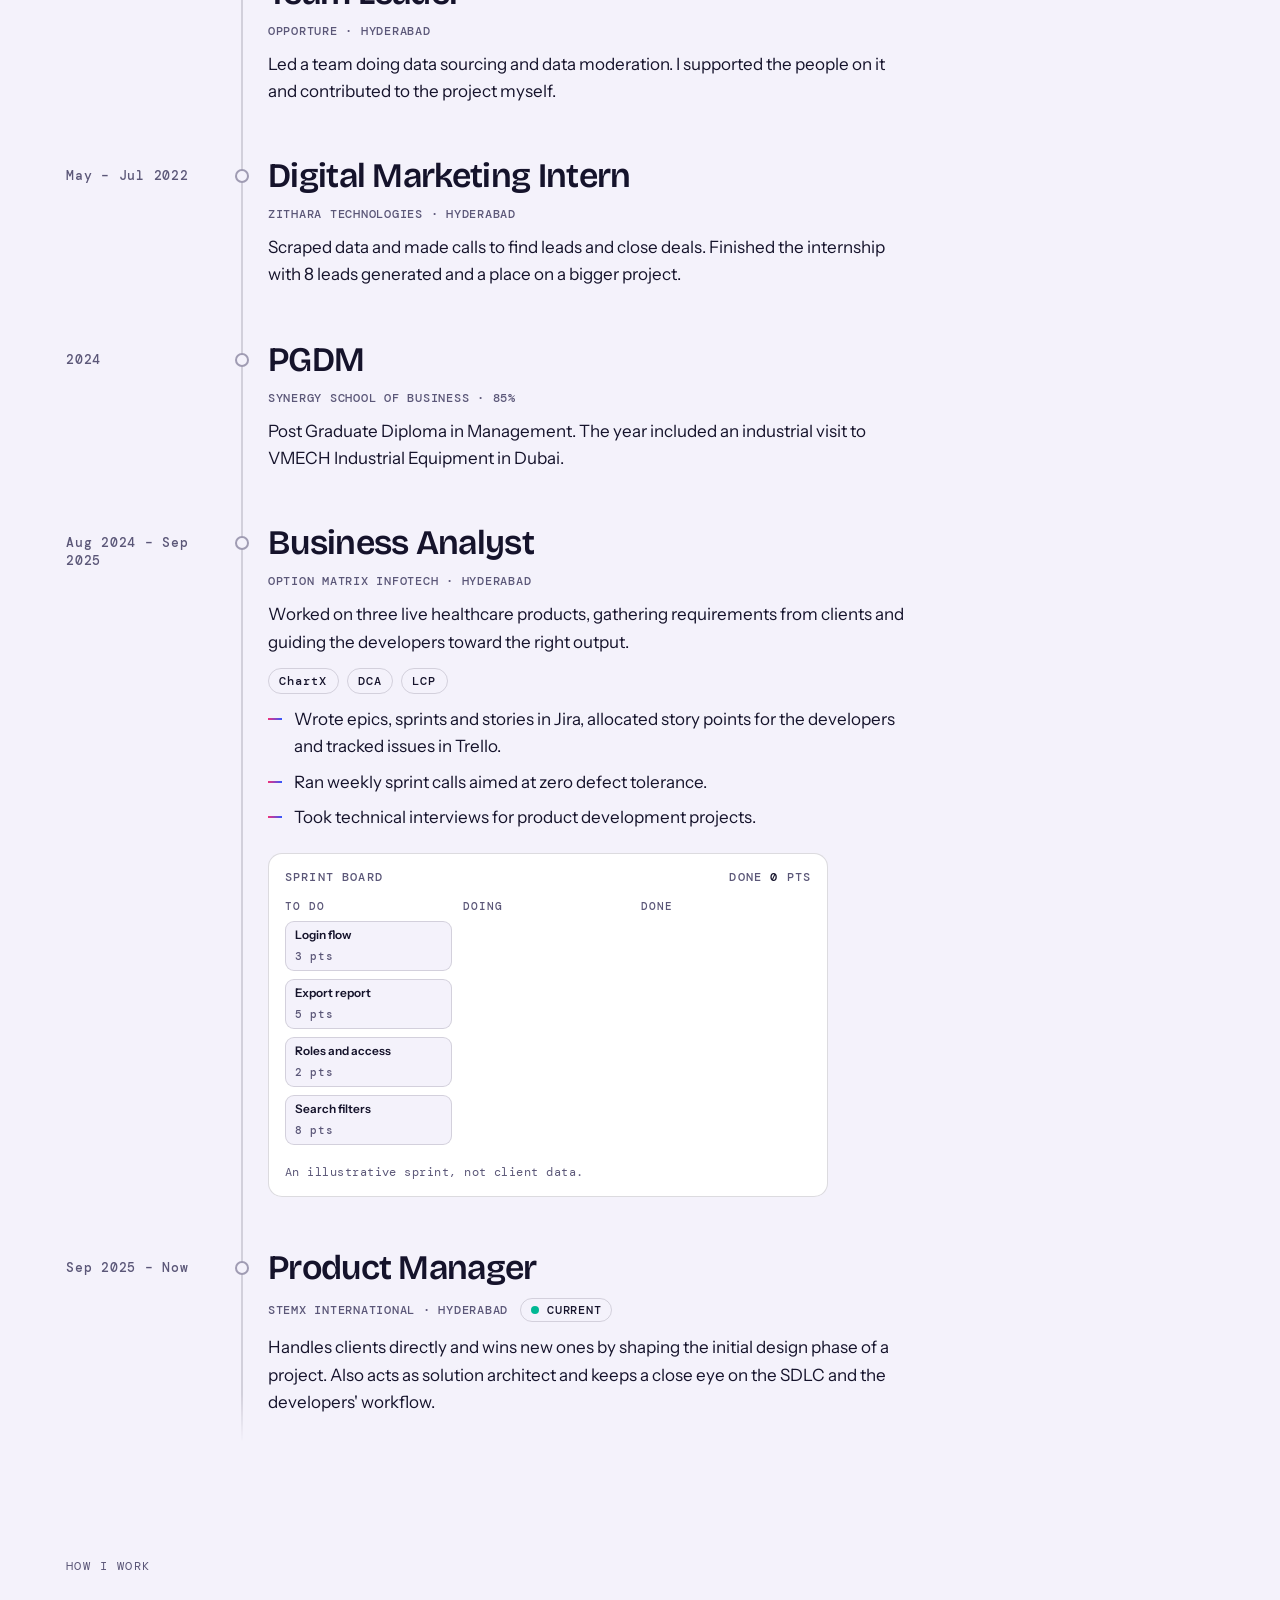
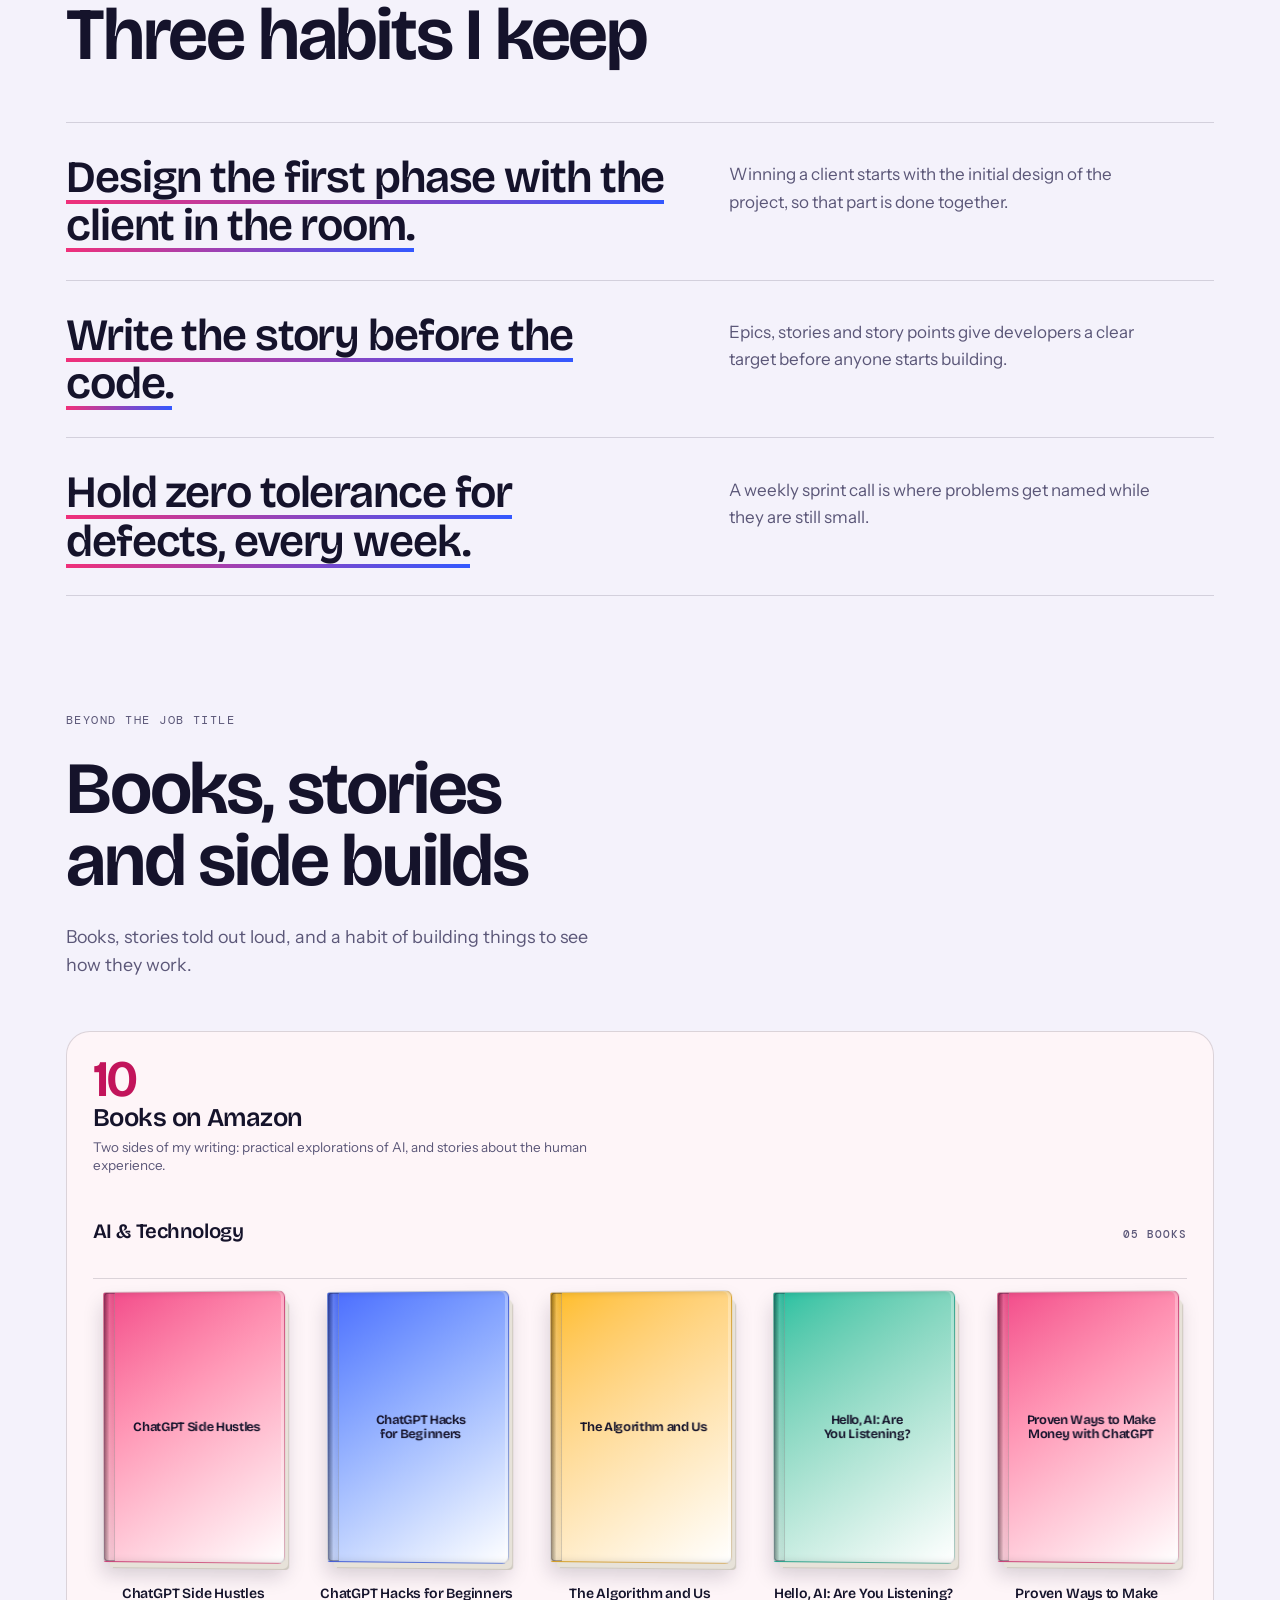
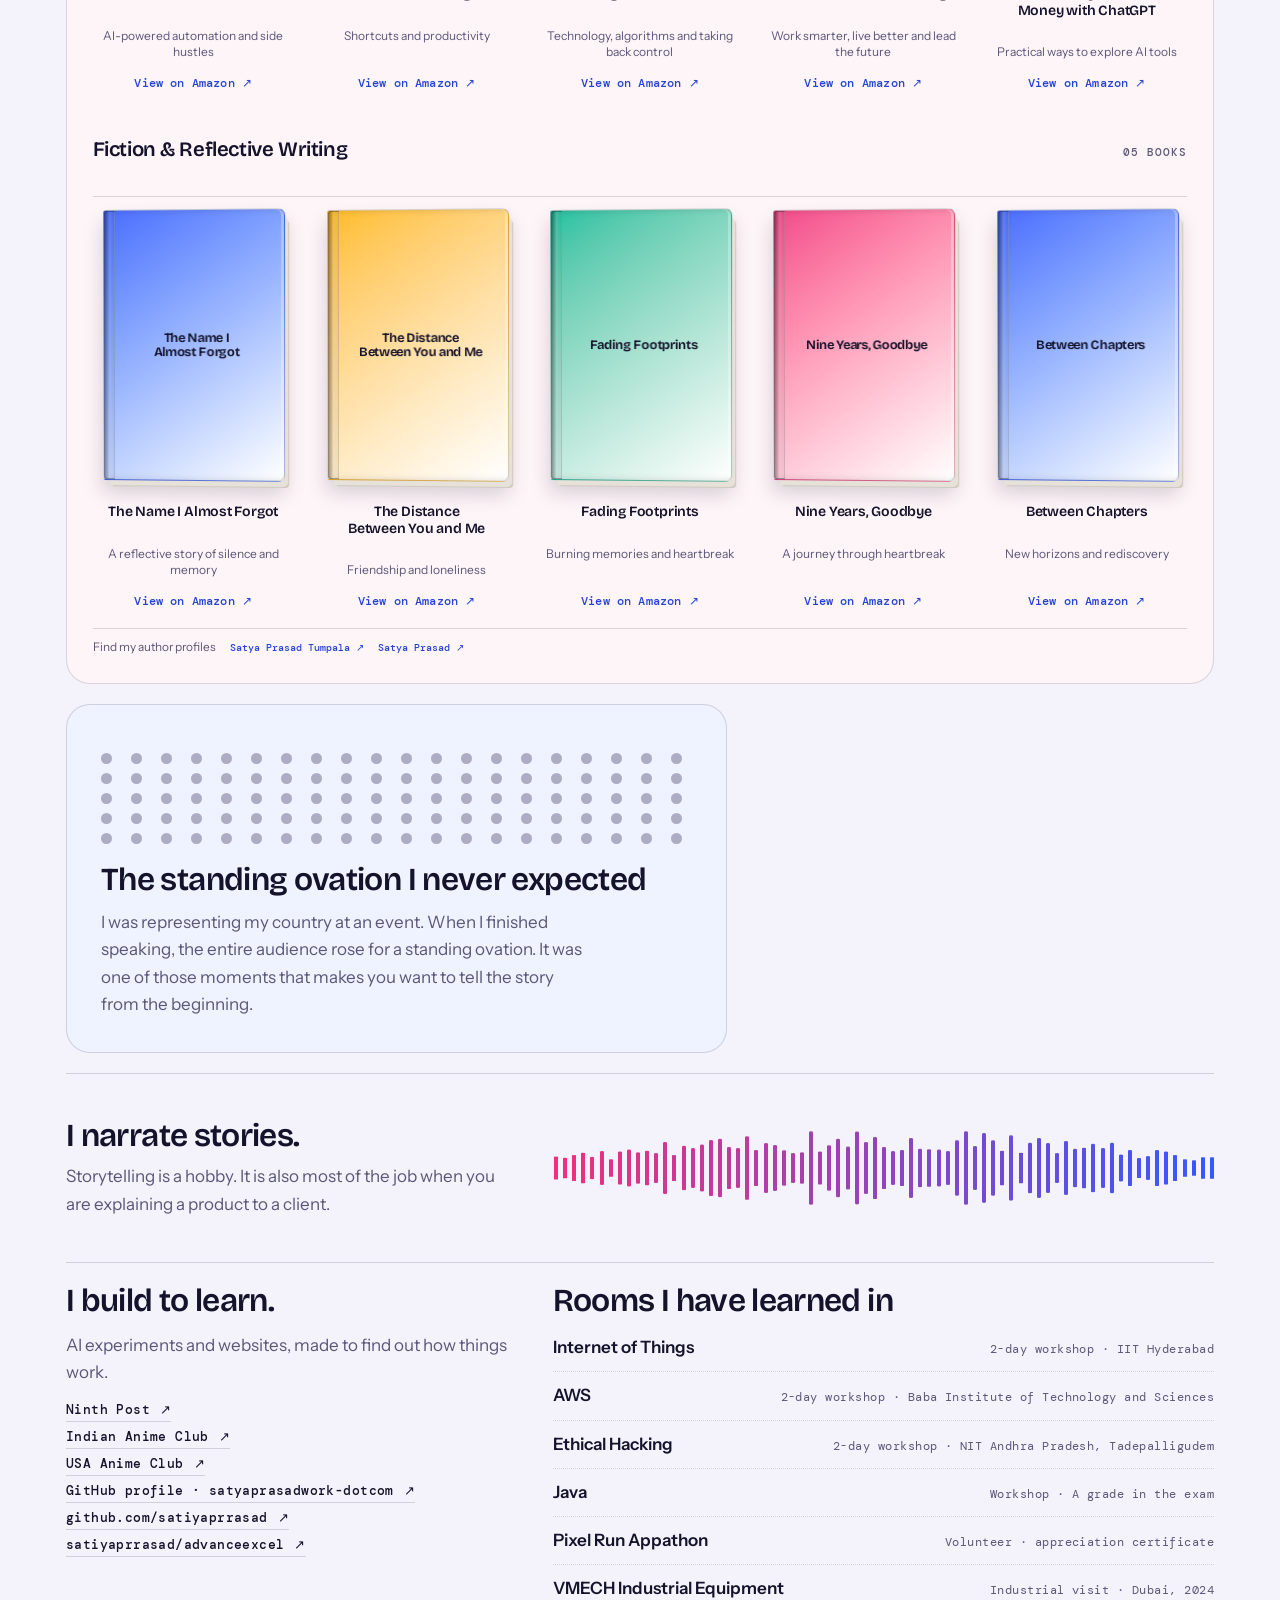
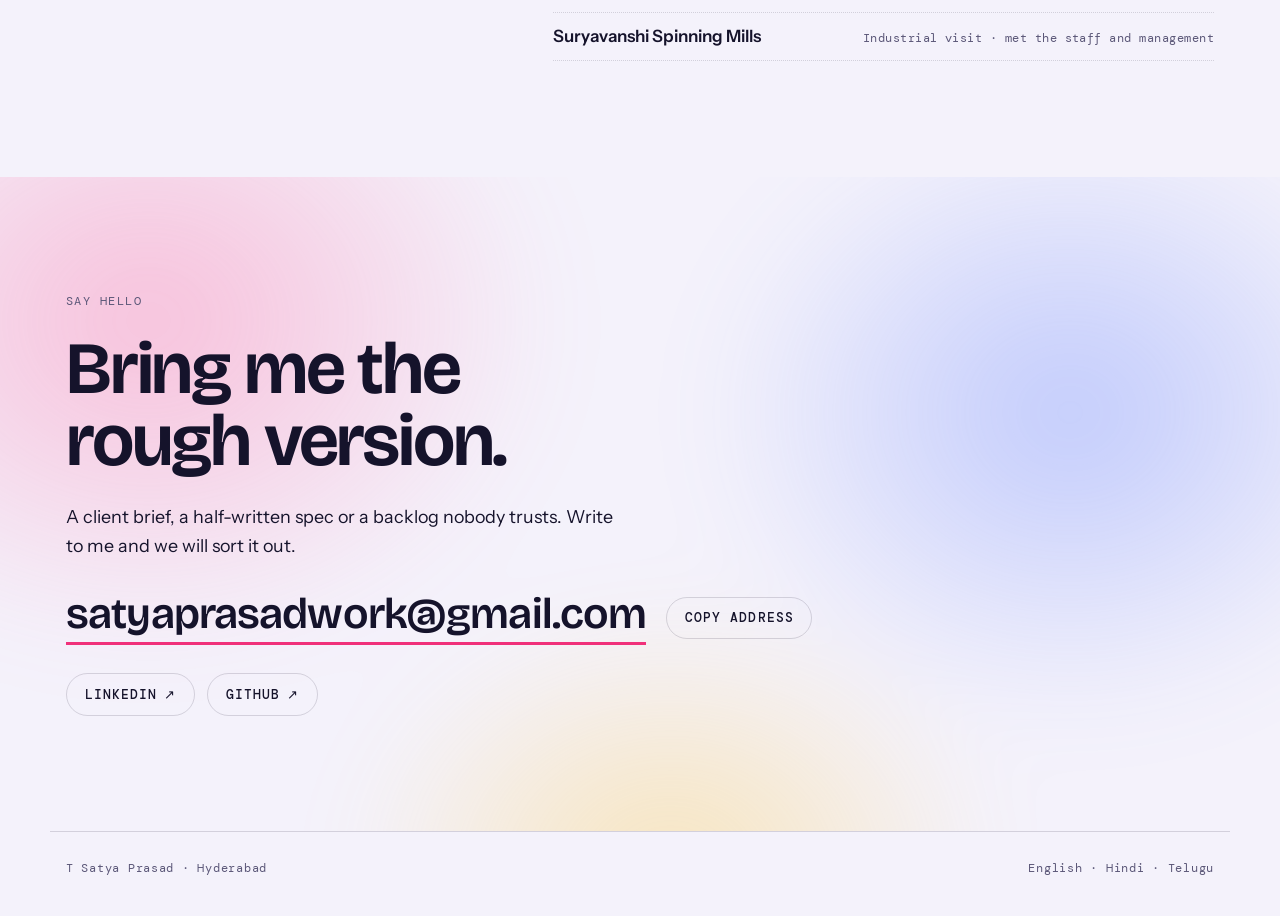
==== commit b29346ee: "Fix visible text beside logo and refresh logo assets" ====
--- a/index.html
+++ b/index.html
@@ -15,10 +15,10 @@
         y=l.getElementsByTagName(r)[0];y.parentNode.insertBefore(t,y);
     })(window, document, "clarity", "script", "yz9non0rsk");
 </script>
-  <link rel="icon" type="image/svg+xml" href="/favicon.svg">
-  <link rel="apple-touch-icon" href="/favicon.svg">
+  <link rel="icon" type="image/svg+xml" href="/favicon.svg?v=3">
+  <link rel="apple-touch-icon" href="/favicon.svg?v=3">
   <meta name="theme-color" content="#0756C9">
-  <meta property="og:image" content="https://satyaprasad.com/logo.svg">
+  <meta property="og:image" content="https://satyaprasad.com/logo.svg?v=3">
 </head><body>
 <title>Satya Prasad</title>
 <meta name="claude:viewport-fit-sides" content="cover">
@@ -477,7 +477,7 @@
 
 <nav class="bar" aria-label="Main">
   <div class="wrap">
-    <a class="mark" href="#top" aria-label="Satya Prasad, back to top"><img src="/logo.svg" alt="" width="42" height="32" style="display:block;width:42px;height:32px;object-fit:contain"><span class="sr-only">Satya Prasad</span></a>
+    <a class="mark" href="#top" aria-label="Back to top"><img src="/logo.svg?v=3" alt="SP logo" width="58" height="44" style="display:block;width:58px;height:44px;object-fit:contain"></a>
     <div class="nav">
       <a href="#journey">Journey</a>
       <a href="#beyond">Beyond</a>
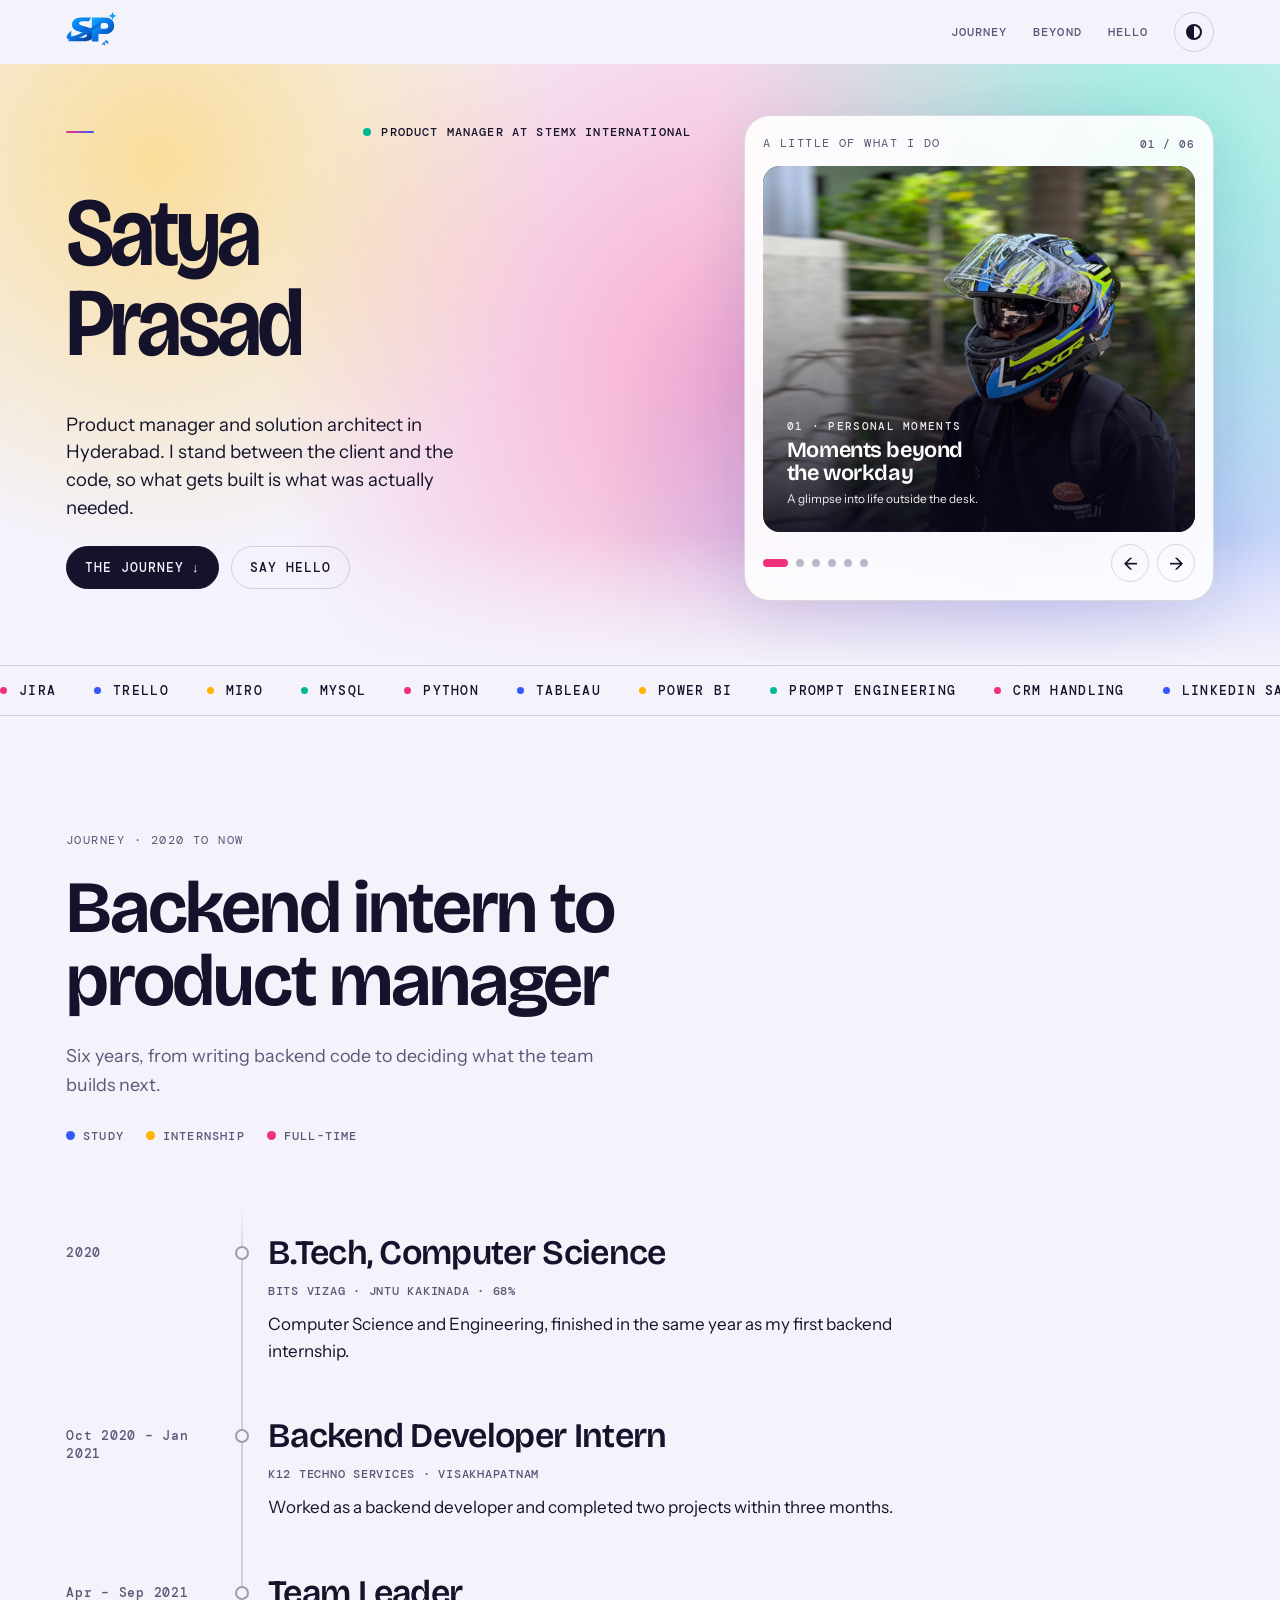
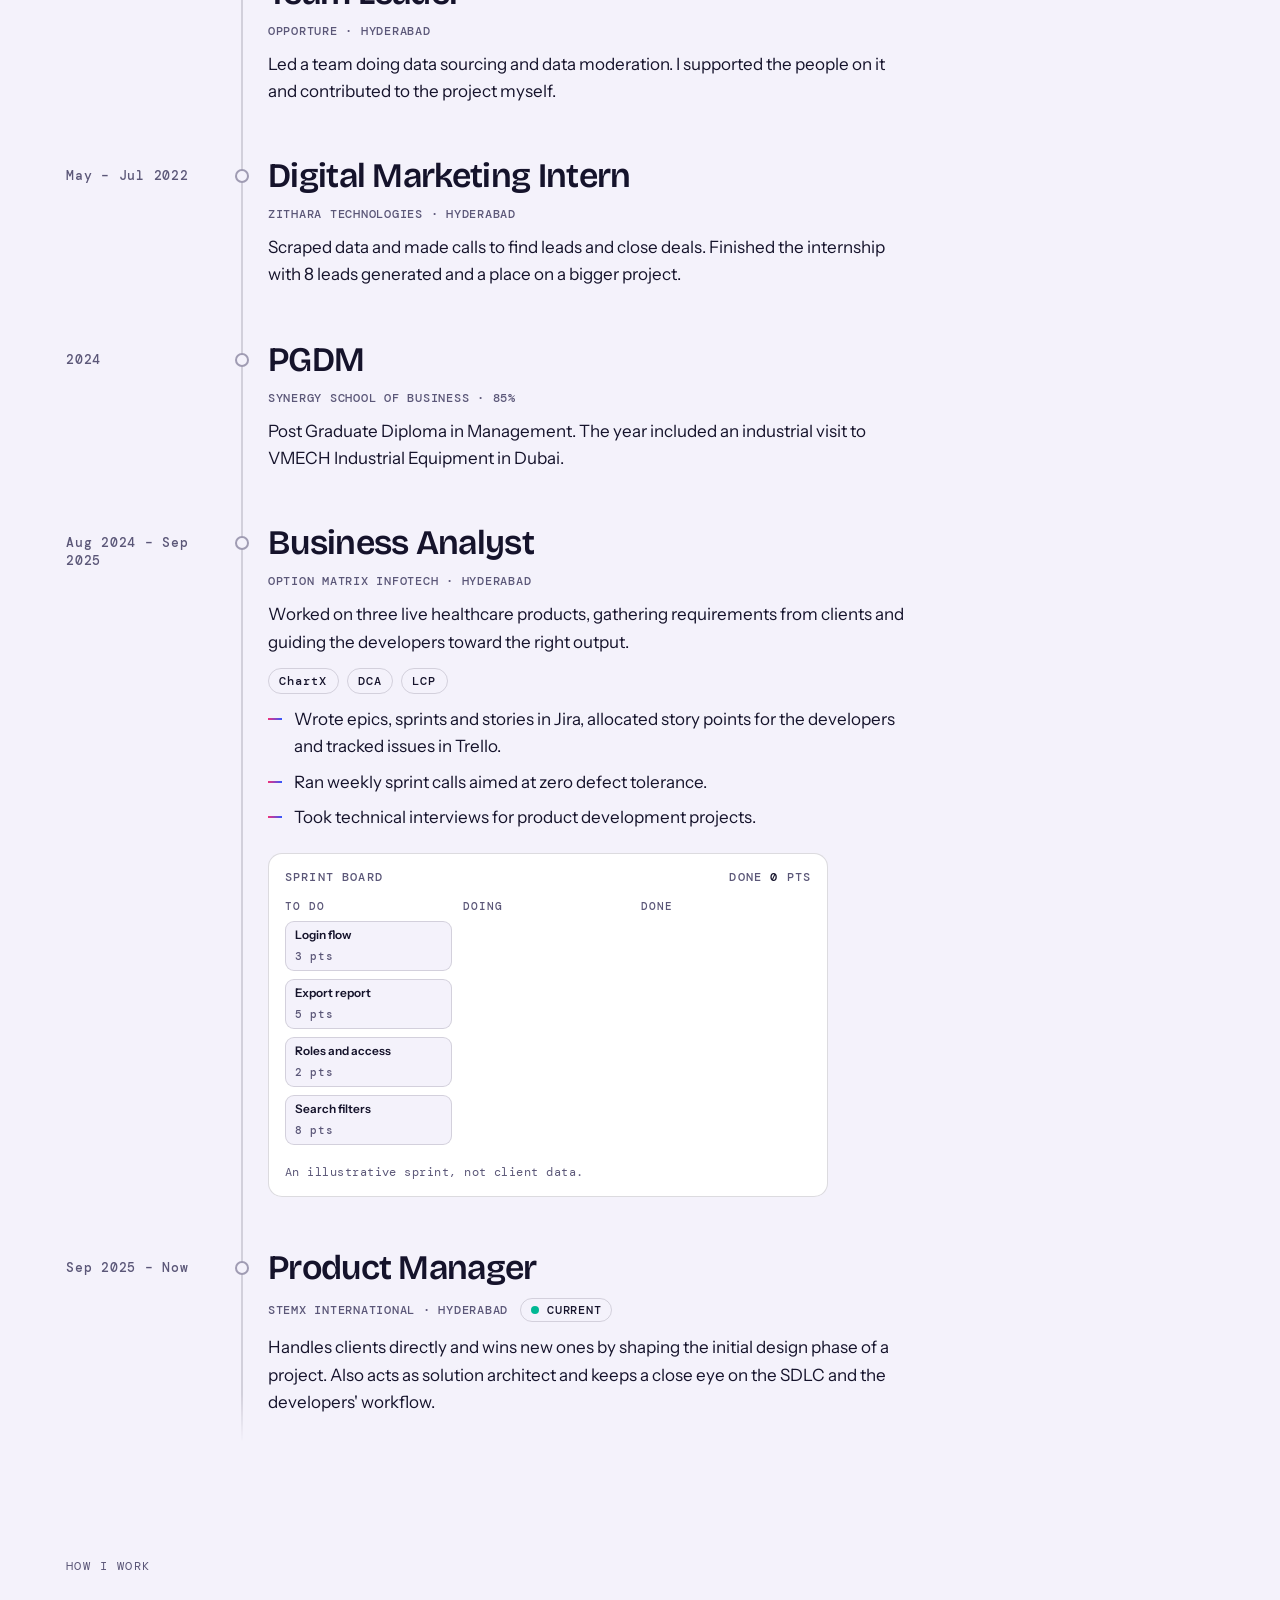
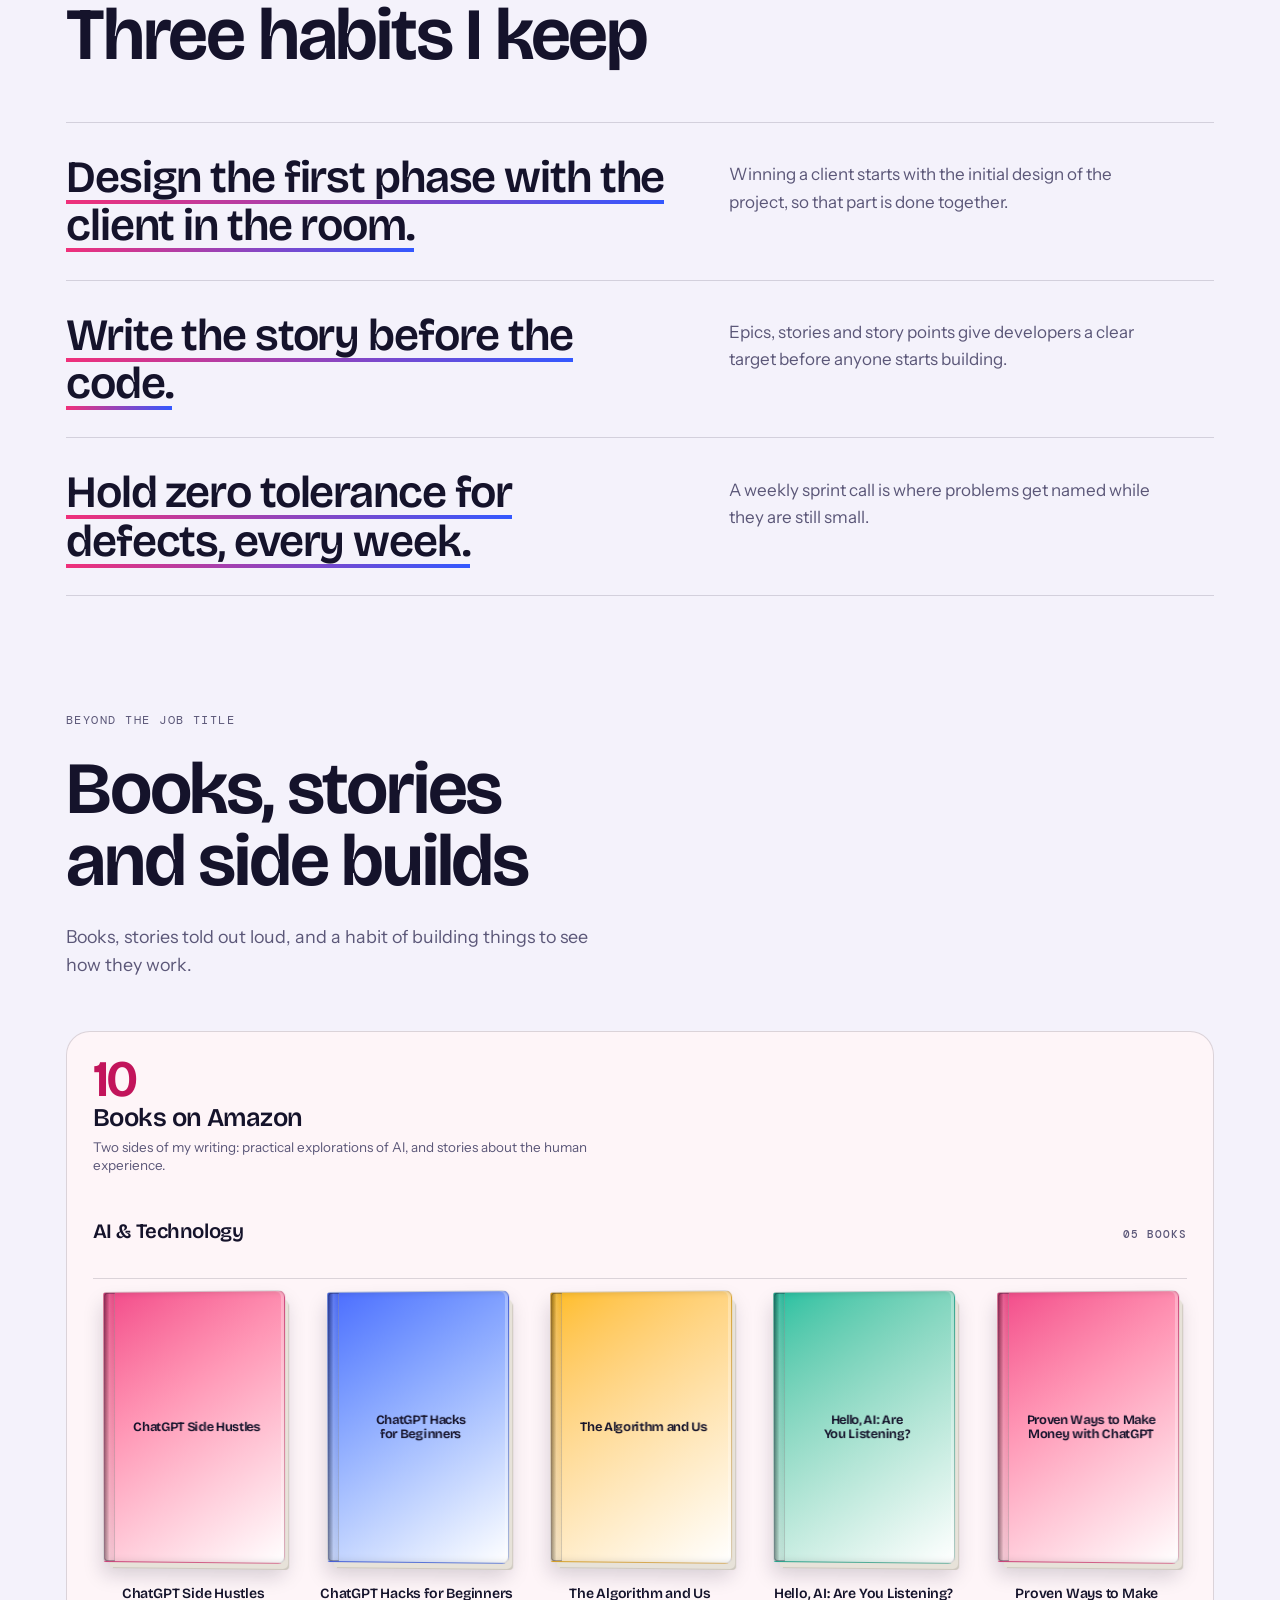
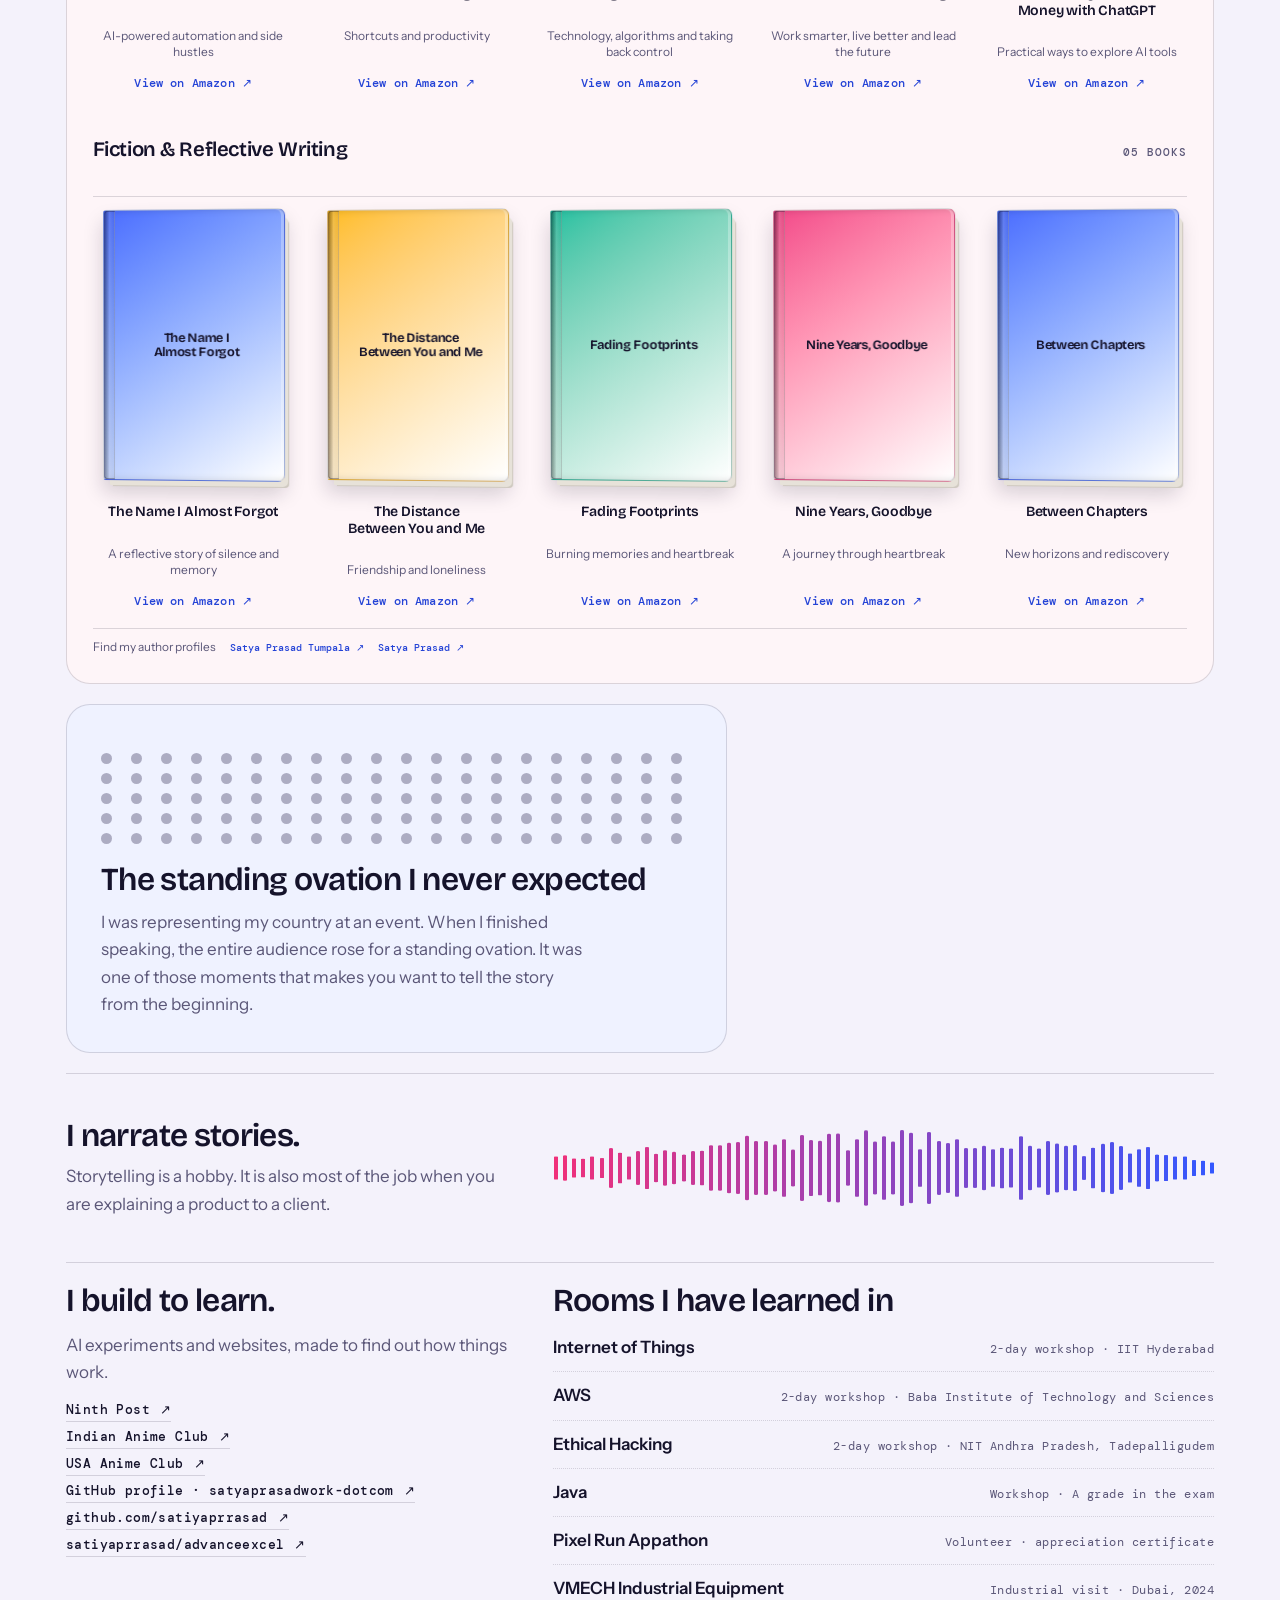
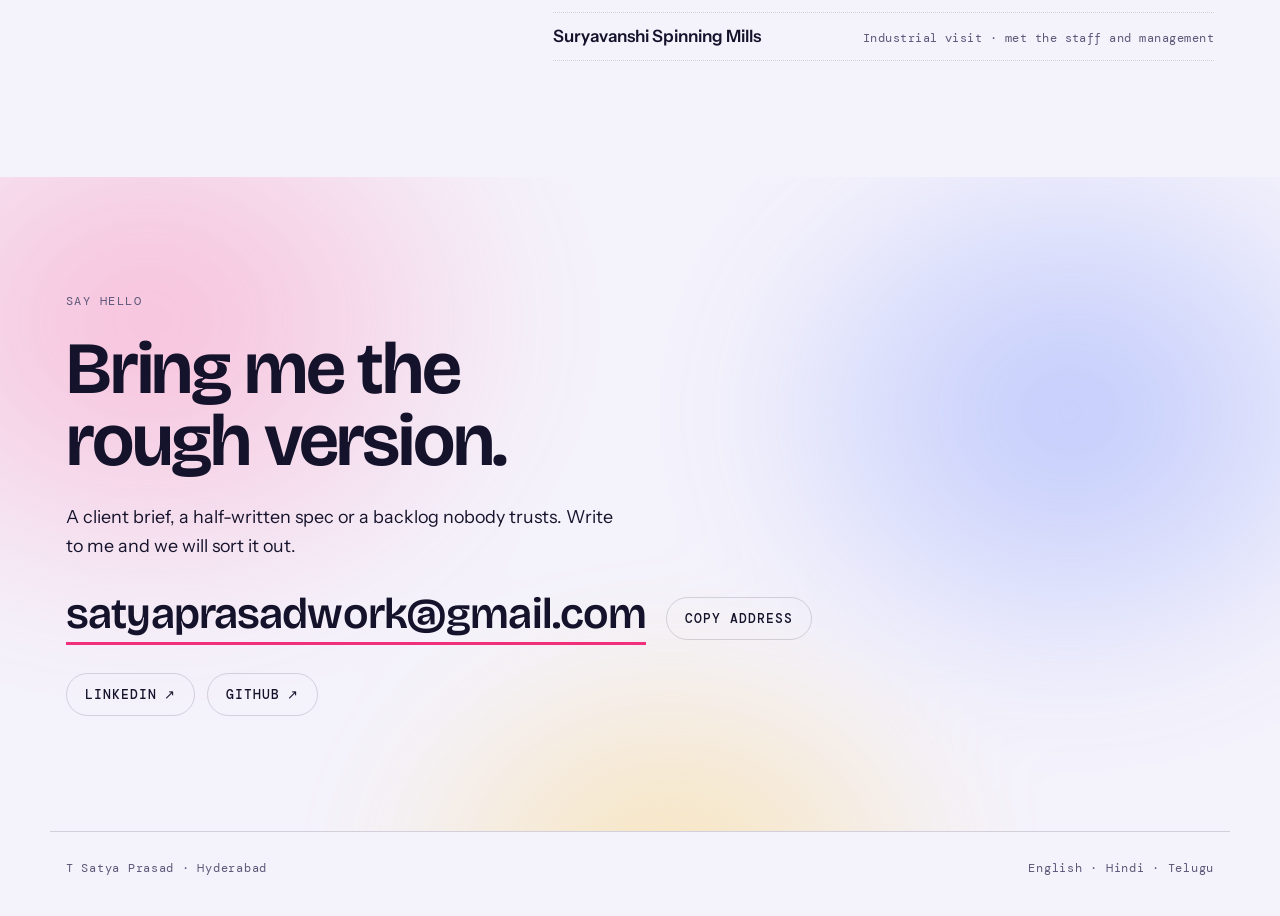
==== commit 6e63c6fb: "Add refined motion and interactive portfolio details" ====
--- a/index.html
+++ b/index.html
@@ -1,4 +1,26 @@
-<!doctype html><html><head><meta charset=utf8><meta name=viewport content="width=device-width,initial-scale=1,viewport-fit=cover"><style>:root{color-scheme:light;box-sizing:border-box;padding-top:env(safe-area-inset-top,0px);padding-bottom:env(safe-area-inset-bottom,0px)}html{scroll-padding-top:env(safe-area-inset-top,0px)}body{margin:0;padding:0;font:14px -apple-system,BlinkMacSystemFont,sans-serif;background:#fff;color:#000}img{max-width:100%}[hidden]:not([hidden=until-found i]){display:none!important}</style><script async src="https://pagead2.googlesyndication.com/pagead/js/adsbygoogle.js?client=ca-pub-7937216909291905" crossorigin="anonymous"></script>  
+<!doctype html><html><head><meta charset=utf8><meta name=viewport content="width=device-width,initial-scale=1,viewport-fit=cover"><style>:root{color-scheme:light;box-sizing:border-box;padding-top:env(safe-area-inset-top,0px);padding-bottom:env(safe-area-inset-bottom,0px)}html{scroll-padding-top:env(safe-area-inset-top,0px)}body{margin:0;padding:0;font:14px -apple-system,BlinkMacSystemFont,sans-serif;background:#fff;color:#000}img{max-width:100%}[hidden]:not([hidden=until-found i]){display:none!important}
+/* refined motion: ambient aurora, reveal choreography, and tactile project interactions */
+@keyframes aurora-drift{0%,100%{filter:hue-rotate(0deg) saturate(1)}50%{filter:hue-rotate(12deg) saturate(1.12)}}
+#aurora{animation:aurora-drift 18s ease-in-out infinite}
+.builds .links-s a,.card,.feature-card,.book-item,.narrate,.rooms,.board{transition:transform .28s cubic-bezier(.2,.7,.2,1),border-color .28s,box-shadow .28s}
+.builds .links-s a{transform:translateX(0);transition:transform .22s ease,color .22s,background .22s,border-color .22s}
+.builds .links-s a:hover,.builds .links-s a:focus-visible{transform:translateX(6px)}
+.card:hover,.book-item:hover,.board:hover{transform:translateY(-4px);border-color:color-mix(in srgb,var(--pink) 48%,var(--line));box-shadow:0 16px 42px rgba(35,28,82,.09)}
+.feature-card:hover{border-color:color-mix(in srgb,var(--blue) 45%,var(--line))}
+.reveal-ready .reveal{opacity:0;transform:translateY(22px);transition:opacity .7s ease,transform .7s cubic-bezier(.2,.7,.2,1)}
+.reveal-ready .reveal.is-visible{opacity:1;transform:none}
+.reveal-ready .reveal[data-delay="1"]{transition-delay:90ms}
+.reveal-ready .reveal[data-delay="2"]{transition-delay:170ms}
+.reveal-ready .reveal[data-delay="3"]{transition-delay:250ms}
+.magnetic{will-change:transform;transition:transform .2s cubic-bezier(.2,.7,.2,1)}
+@media(prefers-reduced-motion:reduce){
+ #aurora{animation:none}
+ .reveal-ready .reveal{opacity:1;transform:none;transition:none}
+ .builds .links-s a,.card,.feature-card,.book-item,.narrate,.rooms,.board,.magnetic{transition:none}
+ .builds .links-s a:hover,.builds .links-s a:focus-visible,.card:hover,.book-item:hover,.board:hover{transform:none}
+}
+
+</style><script async src="https://pagead2.googlesyndication.com/pagead/js/adsbygoogle.js?client=ca-pub-7937216909291905" crossorigin="anonymous"></script>  
   <!-- Google tag (gtag.js) -->
 <script async src="https://www.googletagmanager.com/gtag/js?id=G-K44B9PCZ16"></script>
 <script>
@@ -1064,6 +1086,38 @@
   document.addEventListener('visibilitychange',function(){document.hidden?stopFeatureTimer():startFeatureTimer()});
   showFeature(0);startFeatureTimer();
 
+
+  /* Scroll reveals: content stays visible if IntersectionObserver is unavailable or motion is reduced. */
+  if(!reduce && 'IntersectionObserver' in window){
+    root.classList.add('reveal-ready');
+    var revealTargets=document.querySelectorAll('.sec > .wrap > .eyebrow, .sec > .wrap > h2, .sec > .wrap > .intro, .timeline .entry, .row, .grid > *, .books-collection, .narrate, .builds, .rooms, .contact .mail, .contact .social');
+    revealTargets.forEach(function(el,i){
+      el.classList.add('reveal');
+      if(i%4===1)el.setAttribute('data-delay','1');
+      else if(i%4===2)el.setAttribute('data-delay','2');
+      else if(i%4===3)el.setAttribute('data-delay','3');
+    });
+    var revealObserver=new IntersectionObserver(function(items){
+      items.forEach(function(item){
+        if(item.isIntersecting){item.target.classList.add('is-visible');revealObserver.unobserve(item.target)}
+      });
+    },{threshold:.12,rootMargin:'0px 0px -36px 0px'});
+    revealTargets.forEach(function(el){revealObserver.observe(el)});
+  }
+
+  /* Magnetic buttons on fine pointers only; small movement, no custom cursor or mobile interference. */
+  if(!reduce && matchMedia('(pointer: fine)').matches){
+    document.querySelectorAll('.btn,.feature-arrows button,.tog').forEach(function(el){
+      el.classList.add('magnetic');
+      el.addEventListener('pointermove',function(e){
+        var r=el.getBoundingClientRect(),dx=e.clientX-(r.left+r.width/2),dy=e.clientY-(r.top+r.height/2);
+        el.style.transform='translate('+Math.max(-5,Math.min(5,dx*.12))+'px,'+Math.max(-5,Math.min(5,dy*.12))+'px)';
+      });
+      el.addEventListener('pointerleave',function(){el.style.transform=''});
+      el.addEventListener('blur',function(){el.style.transform=''});
+    });
+  }
+
   /* copy address */
   var copy=document.getElementById('copy'),addr=document.getElementById('addr'),msg=document.getElementById('copied'),mt=0;
   function say(t){msg.textContent=t;clearTimeout(mt);mt=setTimeout(function(){msg.textContent=''},2600)}
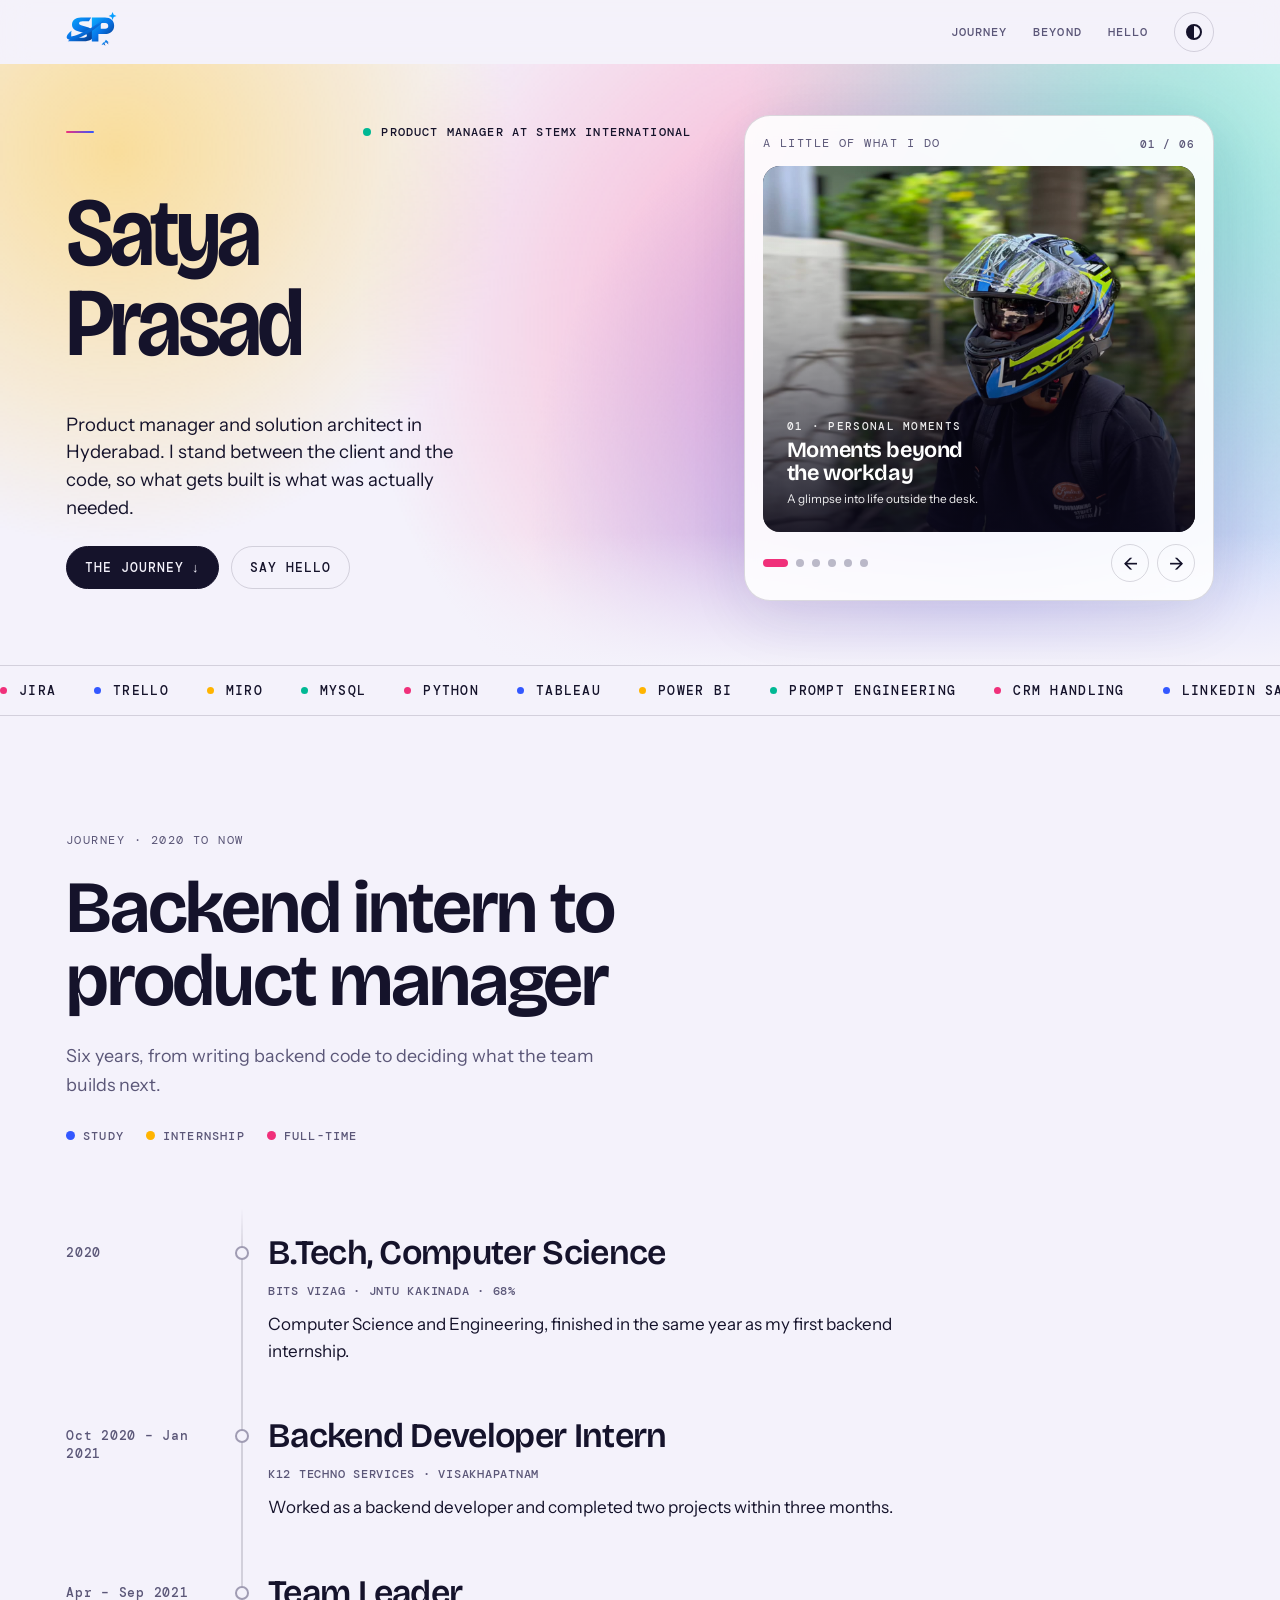
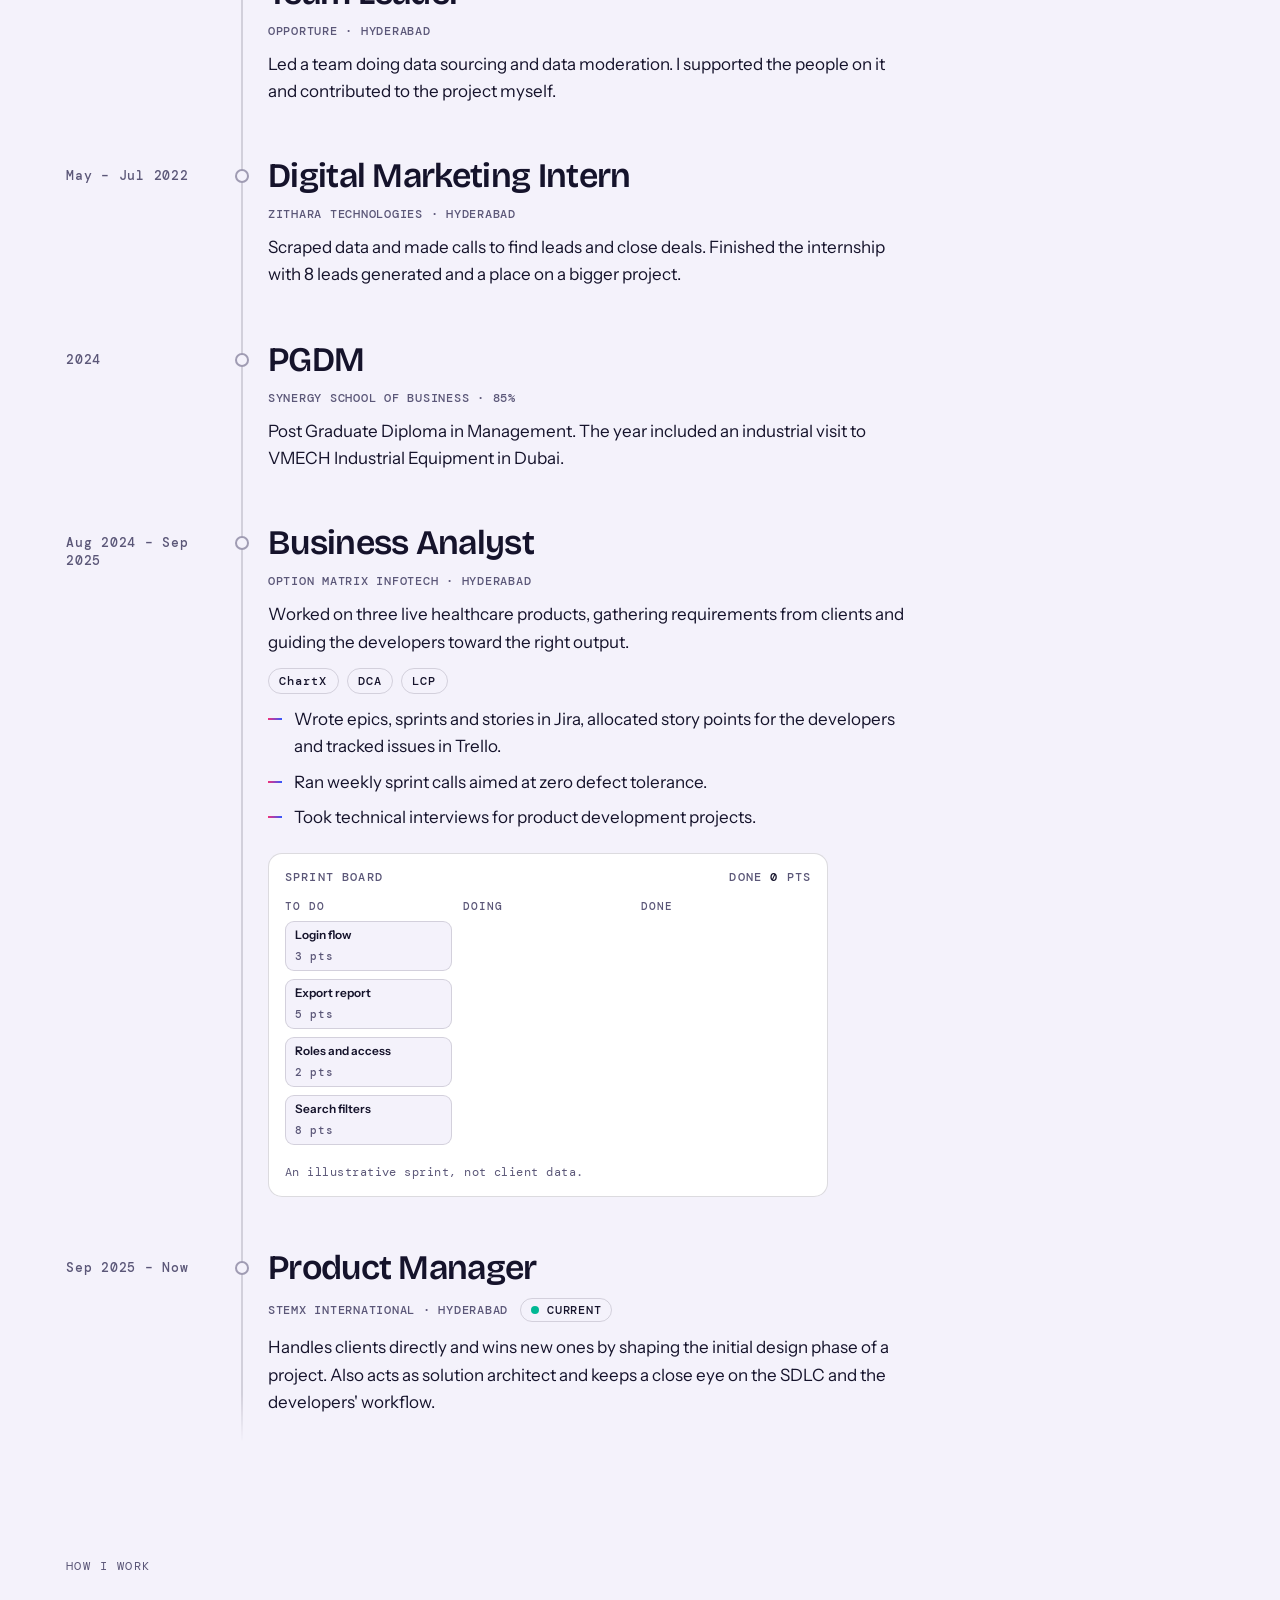
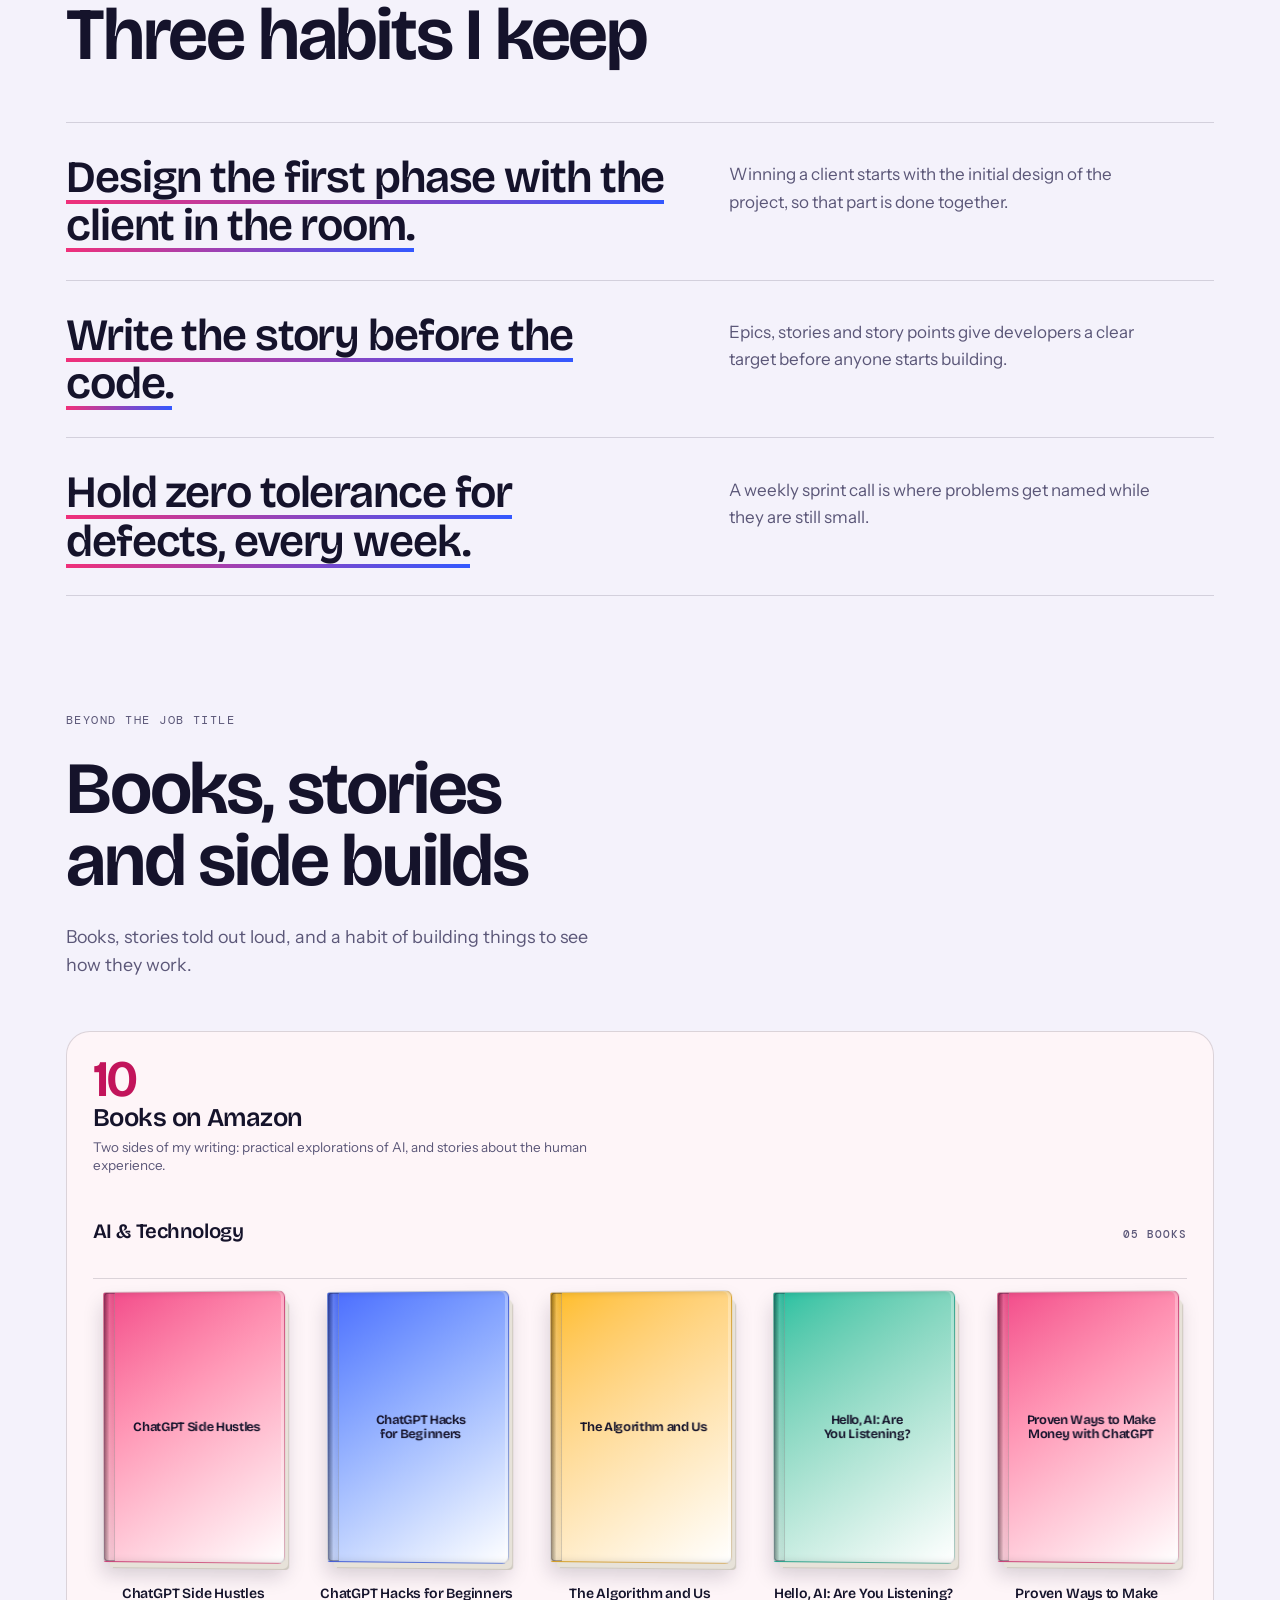
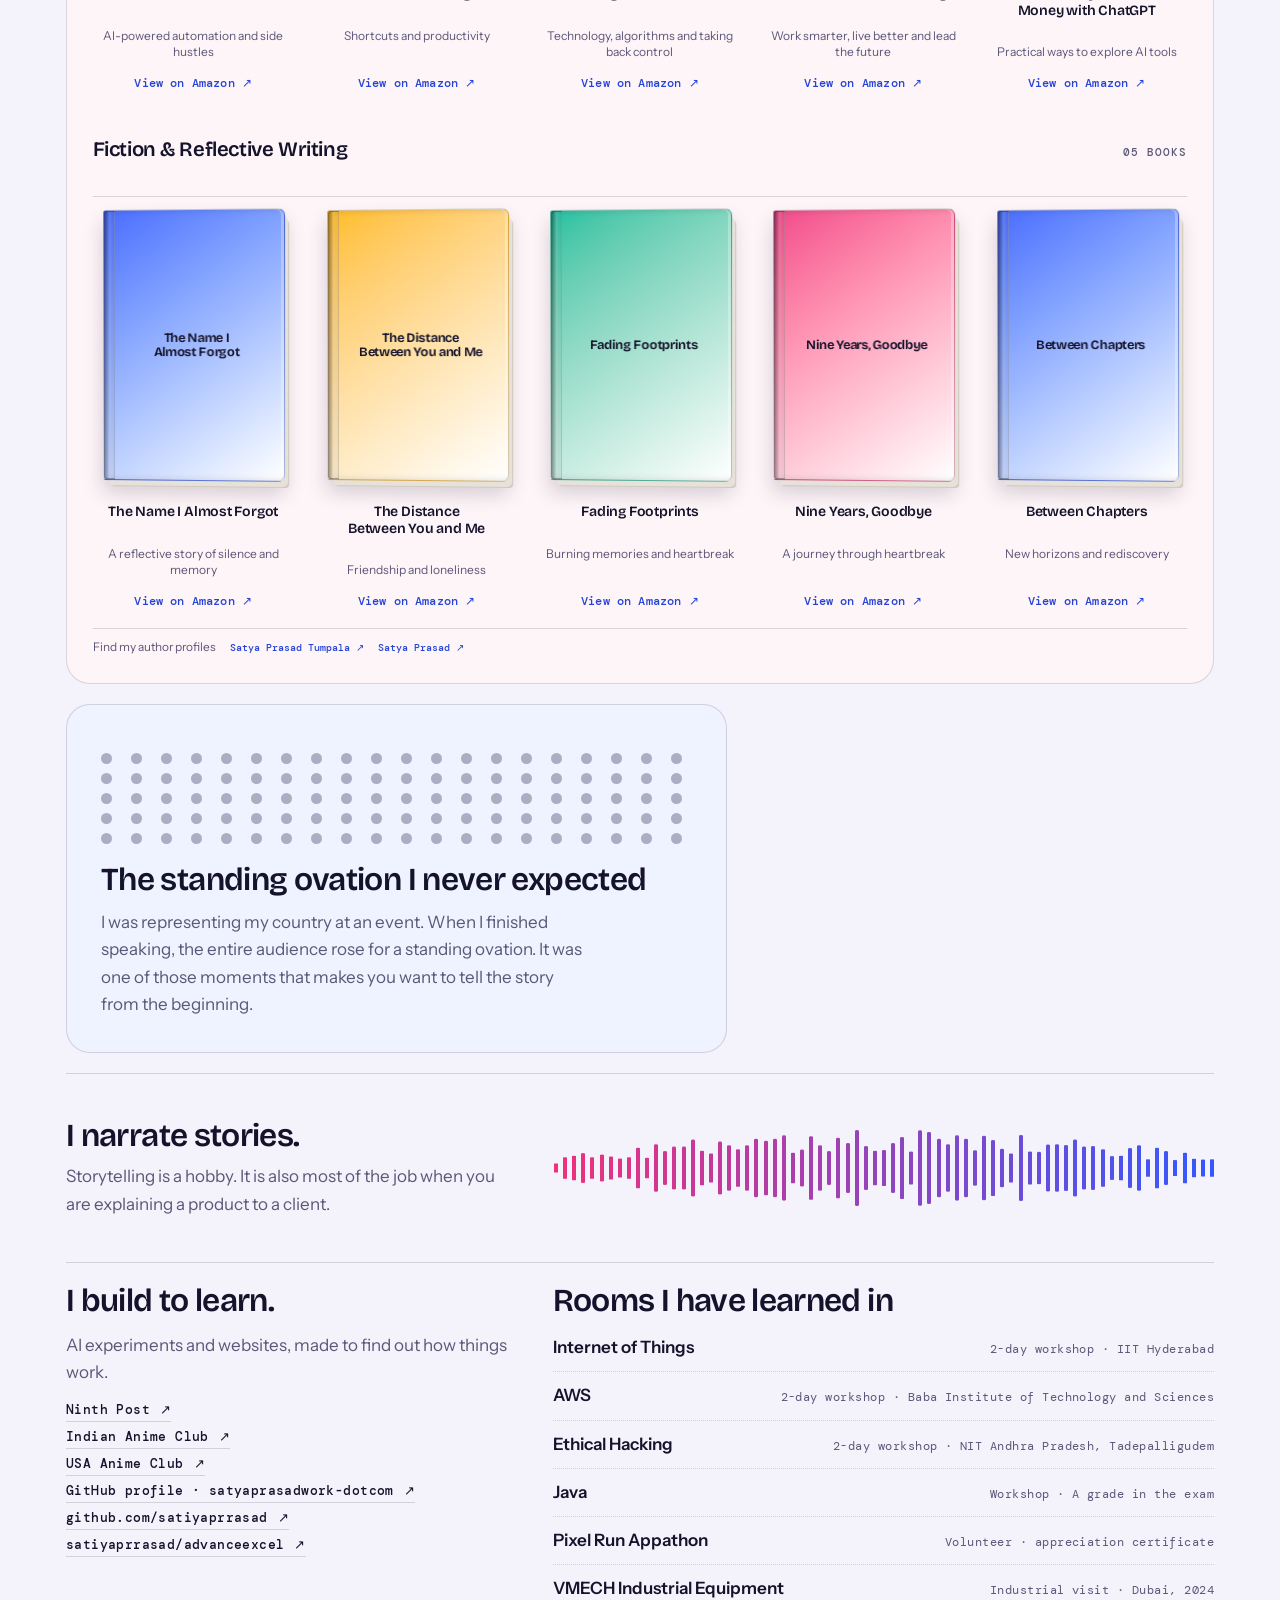
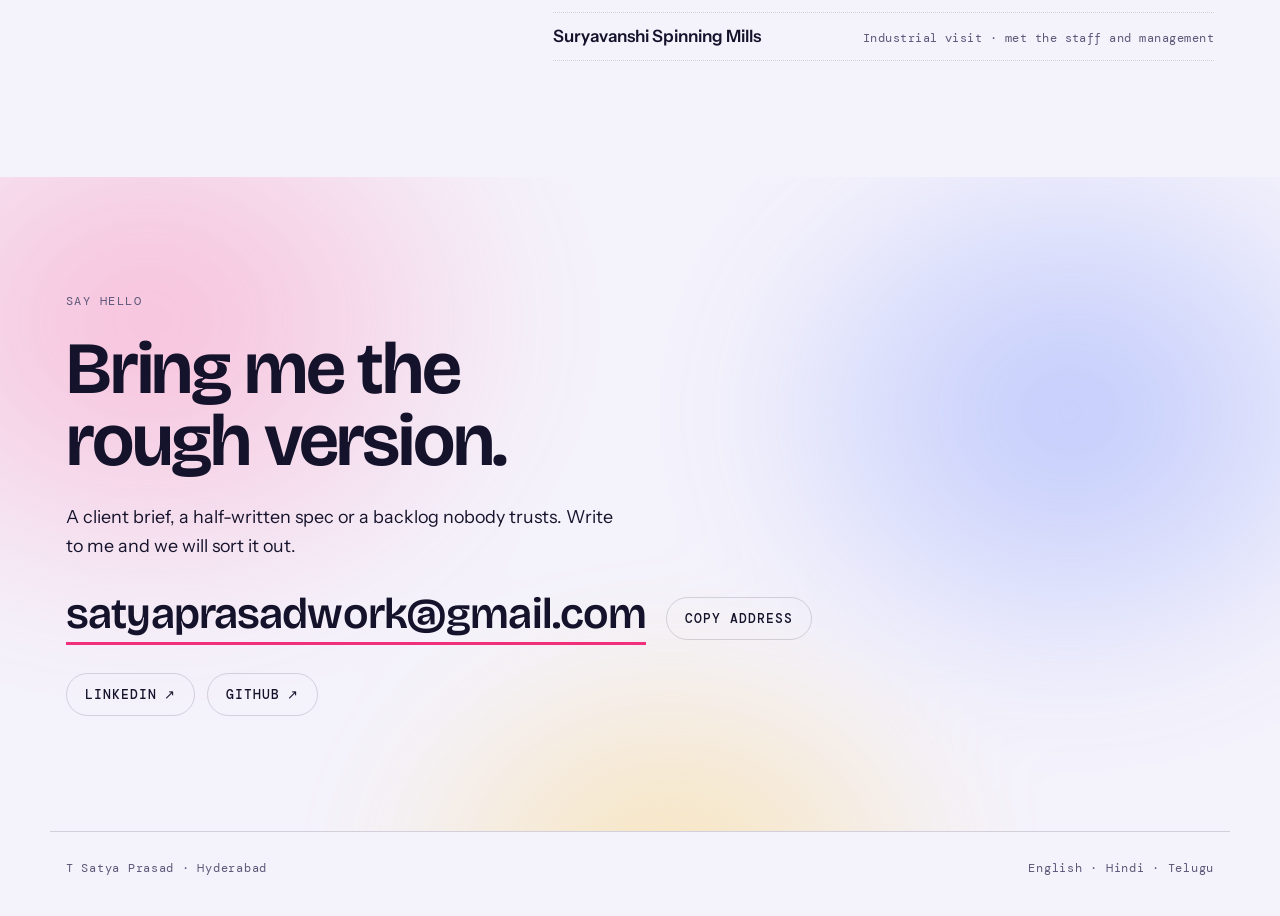
==== commit 0d8b0ccd: "Place portfolio motion styles in main stylesheet" ====
--- a/index.html
+++ b/index.html
@@ -1,25 +1,4 @@
 <!doctype html><html><head><meta charset=utf8><meta name=viewport content="width=device-width,initial-scale=1,viewport-fit=cover"><style>:root{color-scheme:light;box-sizing:border-box;padding-top:env(safe-area-inset-top,0px);padding-bottom:env(safe-area-inset-bottom,0px)}html{scroll-padding-top:env(safe-area-inset-top,0px)}body{margin:0;padding:0;font:14px -apple-system,BlinkMacSystemFont,sans-serif;background:#fff;color:#000}img{max-width:100%}[hidden]:not([hidden=until-found i]){display:none!important}
-/* refined motion: ambient aurora, reveal choreography, and tactile project interactions */
-@keyframes aurora-drift{0%,100%{filter:hue-rotate(0deg) saturate(1)}50%{filter:hue-rotate(12deg) saturate(1.12)}}
-#aurora{animation:aurora-drift 18s ease-in-out infinite}
-.builds .links-s a,.card,.feature-card,.book-item,.narrate,.rooms,.board{transition:transform .28s cubic-bezier(.2,.7,.2,1),border-color .28s,box-shadow .28s}
-.builds .links-s a{transform:translateX(0);transition:transform .22s ease,color .22s,background .22s,border-color .22s}
-.builds .links-s a:hover,.builds .links-s a:focus-visible{transform:translateX(6px)}
-.card:hover,.book-item:hover,.board:hover{transform:translateY(-4px);border-color:color-mix(in srgb,var(--pink) 48%,var(--line));box-shadow:0 16px 42px rgba(35,28,82,.09)}
-.feature-card:hover{border-color:color-mix(in srgb,var(--blue) 45%,var(--line))}
-.reveal-ready .reveal{opacity:0;transform:translateY(22px);transition:opacity .7s ease,transform .7s cubic-bezier(.2,.7,.2,1)}
-.reveal-ready .reveal.is-visible{opacity:1;transform:none}
-.reveal-ready .reveal[data-delay="1"]{transition-delay:90ms}
-.reveal-ready .reveal[data-delay="2"]{transition-delay:170ms}
-.reveal-ready .reveal[data-delay="3"]{transition-delay:250ms}
-.magnetic{will-change:transform;transition:transform .2s cubic-bezier(.2,.7,.2,1)}
-@media(prefers-reduced-motion:reduce){
- #aurora{animation:none}
- .reveal-ready .reveal{opacity:1;transform:none;transition:none}
- .builds .links-s a,.card,.feature-card,.book-item,.narrate,.rooms,.board,.magnetic{transition:none}
- .builds .links-s a:hover,.builds .links-s a:focus-visible,.card:hover,.book-item:hover,.board:hover{transform:none}
-}
-
 </style><script async src="https://pagead2.googlesyndication.com/pagead/js/adsbygoogle.js?client=ca-pub-7937216909291905" crossorigin="anonymous"></script>  
   <!-- Google tag (gtag.js) -->
 <script async src="https://www.googletagmanager.com/gtag/js?id=G-K44B9PCZ16"></script>
@@ -494,6 +473,28 @@
   .book-cover{transition:none}
   .book-cover:hover,.book-cover:focus-visible{transform:none}
 }
+
+/* refined motion: ambient aurora, reveal choreography, and tactile project interactions */
+@keyframes aurora-drift{0%,100%{filter:hue-rotate(0deg) saturate(1)}50%{filter:hue-rotate(12deg) saturate(1.12)}}
+#aurora{animation:aurora-drift 18s ease-in-out infinite}
+.builds .links-s a,.card,.feature-card,.book-item,.narrate,.rooms,.board{transition:transform .28s cubic-bezier(.2,.7,.2,1),border-color .28s,box-shadow .28s}
+.builds .links-s a{transform:translateX(0);transition:transform .22s ease,color .22s,background .22s,border-color .22s}
+.builds .links-s a:hover,.builds .links-s a:focus-visible{transform:translateX(6px)}
+.card:hover,.book-item:hover,.board:hover{transform:translateY(-4px);border-color:color-mix(in srgb,var(--pink) 48%,var(--line));box-shadow:0 16px 42px rgba(35,28,82,.09)}
+.feature-card:hover{border-color:color-mix(in srgb,var(--blue) 45%,var(--line))}
+.reveal-ready .reveal{opacity:0;transform:translateY(22px);transition:opacity .7s ease,transform .7s cubic-bezier(.2,.7,.2,1)}
+.reveal-ready .reveal.is-visible{opacity:1;transform:none}
+.reveal-ready .reveal[data-delay="1"]{transition-delay:90ms}
+.reveal-ready .reveal[data-delay="2"]{transition-delay:170ms}
+.reveal-ready .reveal[data-delay="3"]{transition-delay:250ms}
+.magnetic{will-change:transform;transition:transform .2s cubic-bezier(.2,.7,.2,1)}
+@media(prefers-reduced-motion:reduce){
+ #aurora{animation:none}
+ .reveal-ready .reveal{opacity:1;transform:none;transition:none}
+ .builds .links-s a,.card,.feature-card,.book-item,.narrate,.rooms,.board,.magnetic{transition:none}
+ .builds .links-s a:hover,.builds .links-s a:focus-visible,.card:hover,.book-item:hover,.board:hover{transform:none}
+}
+
 
 </style>
 
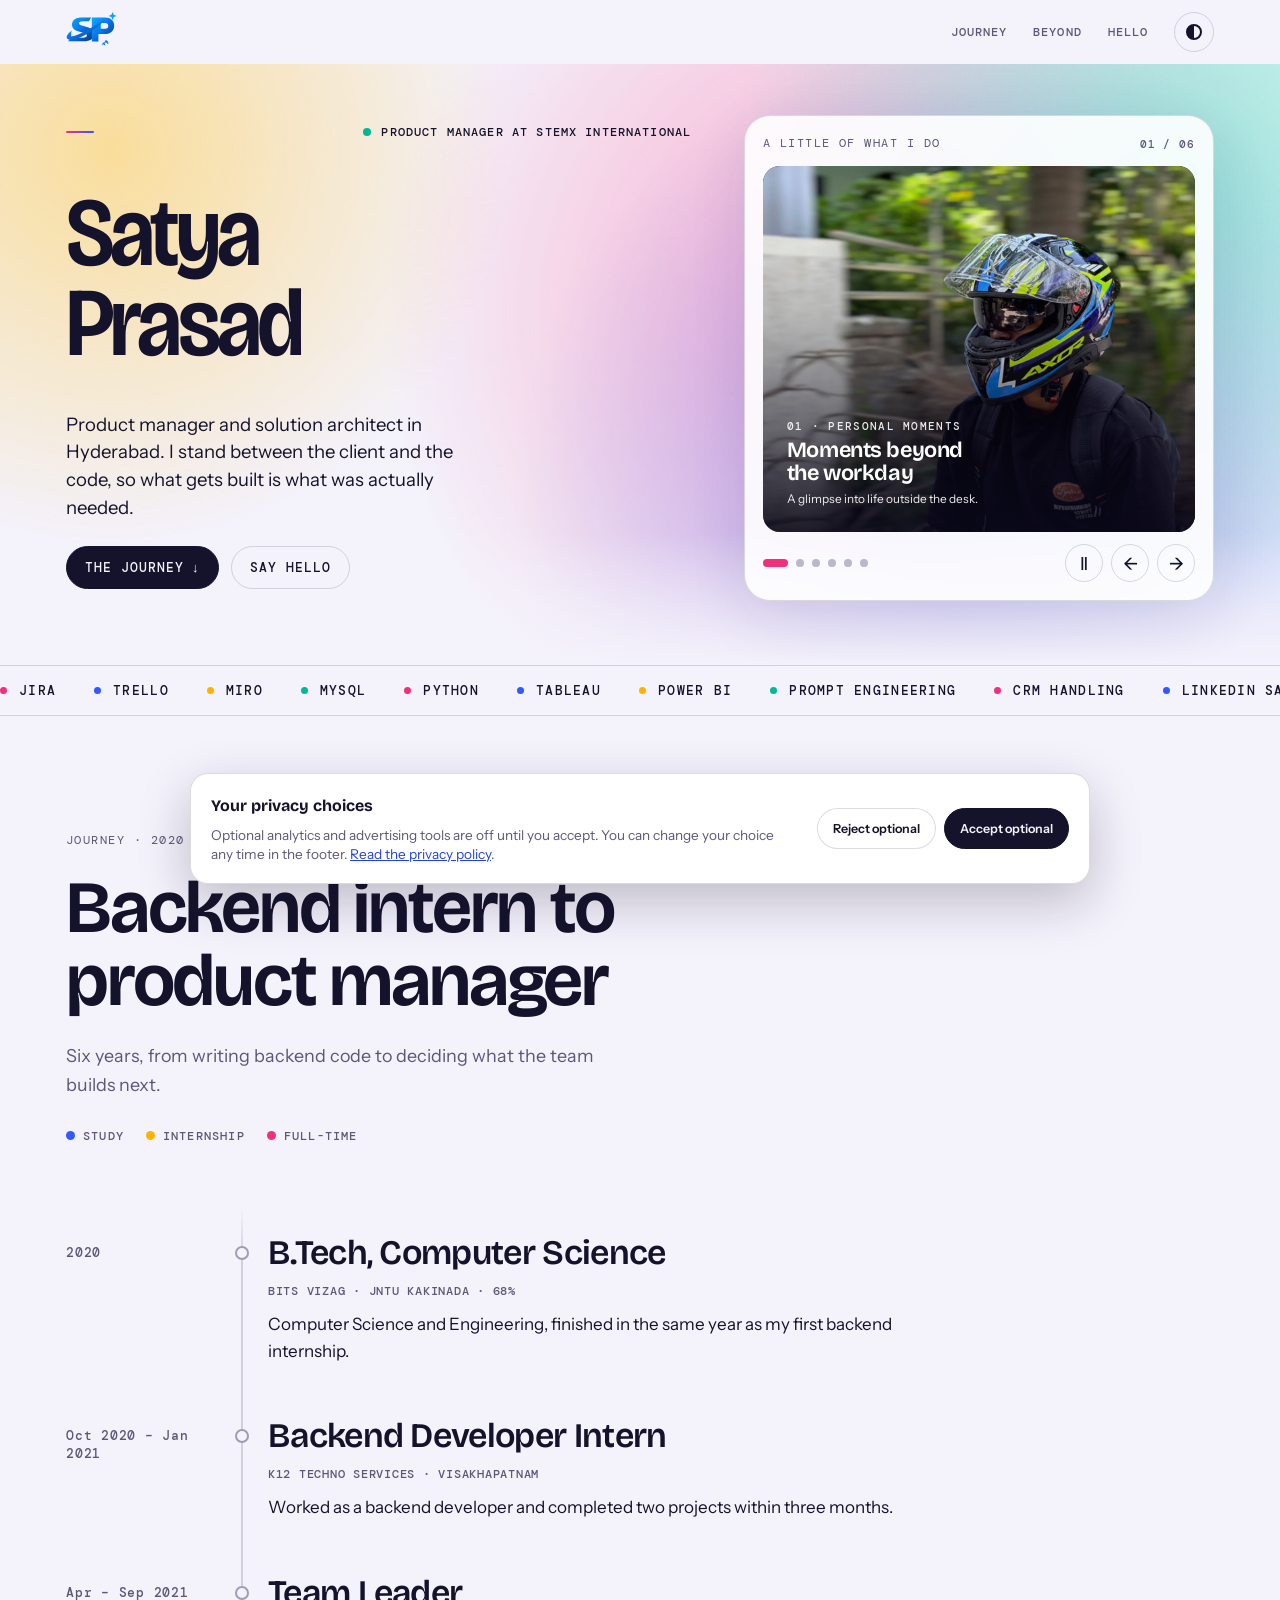
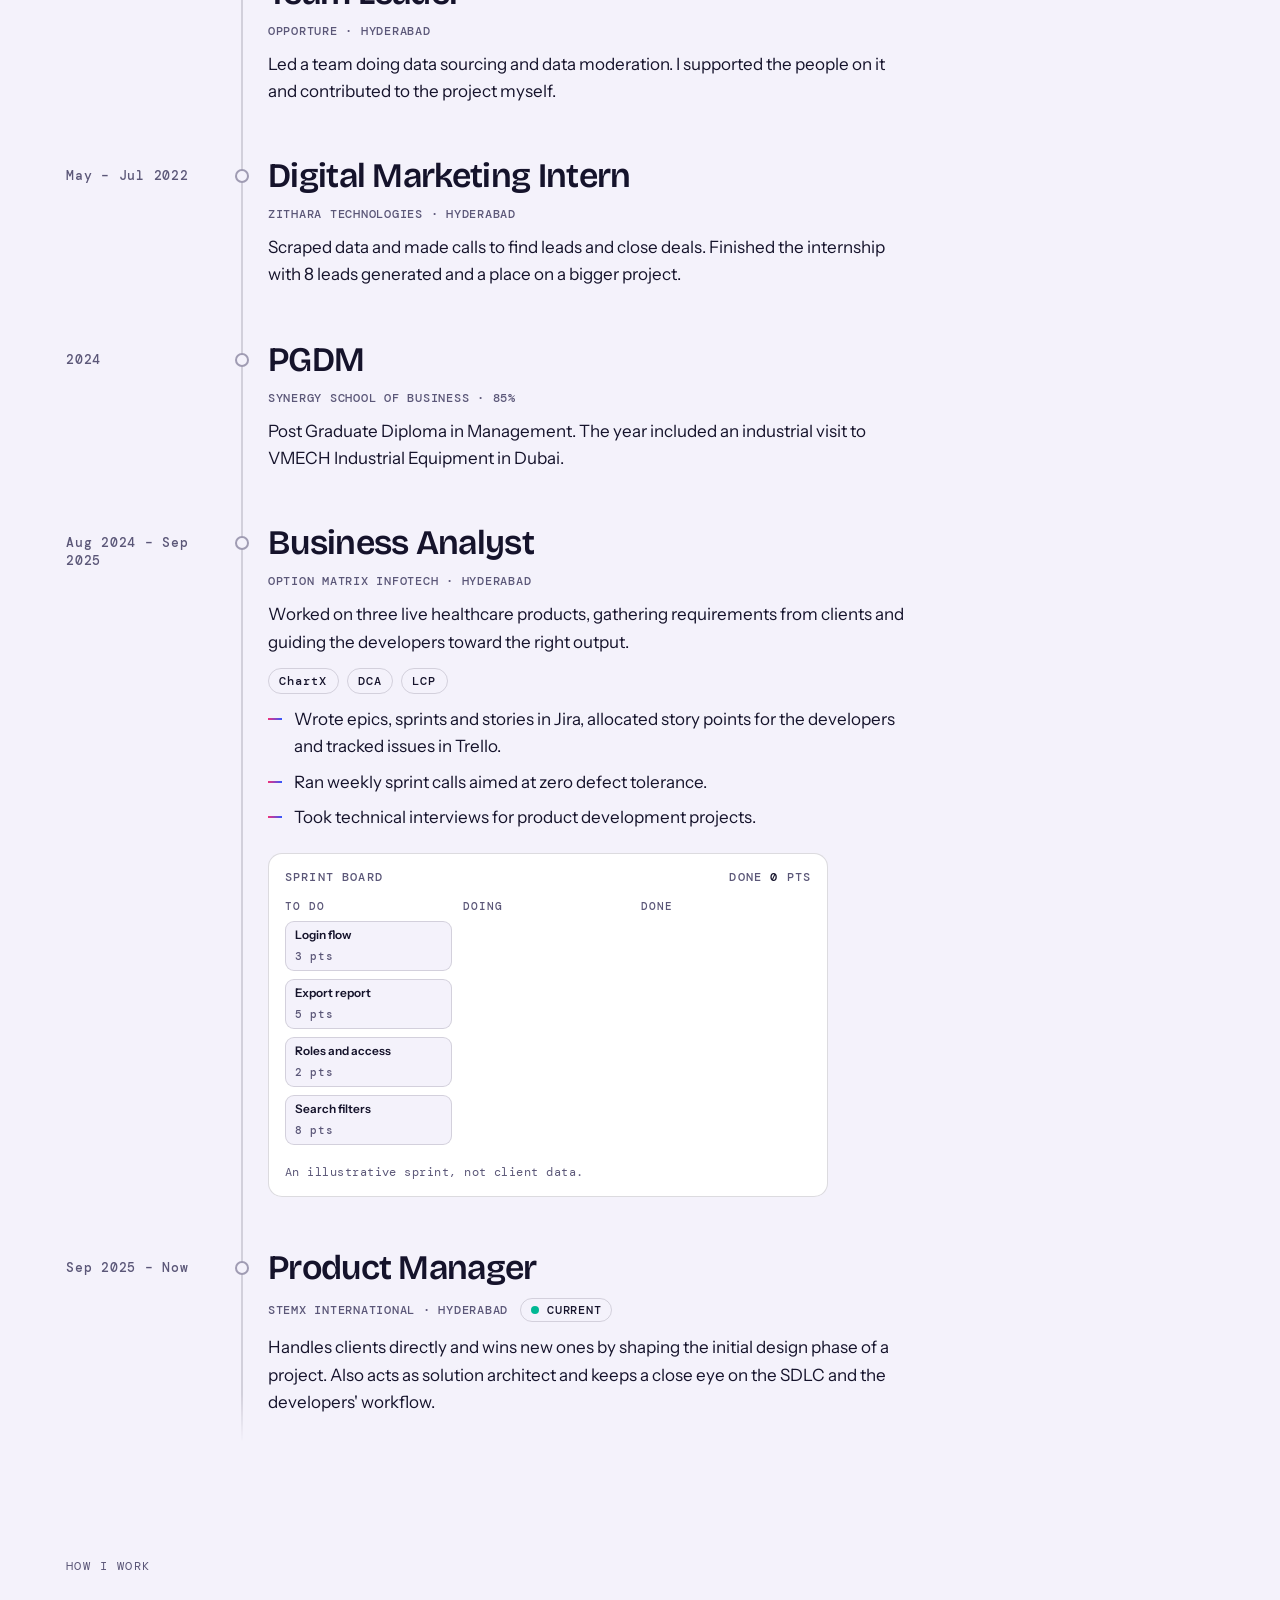
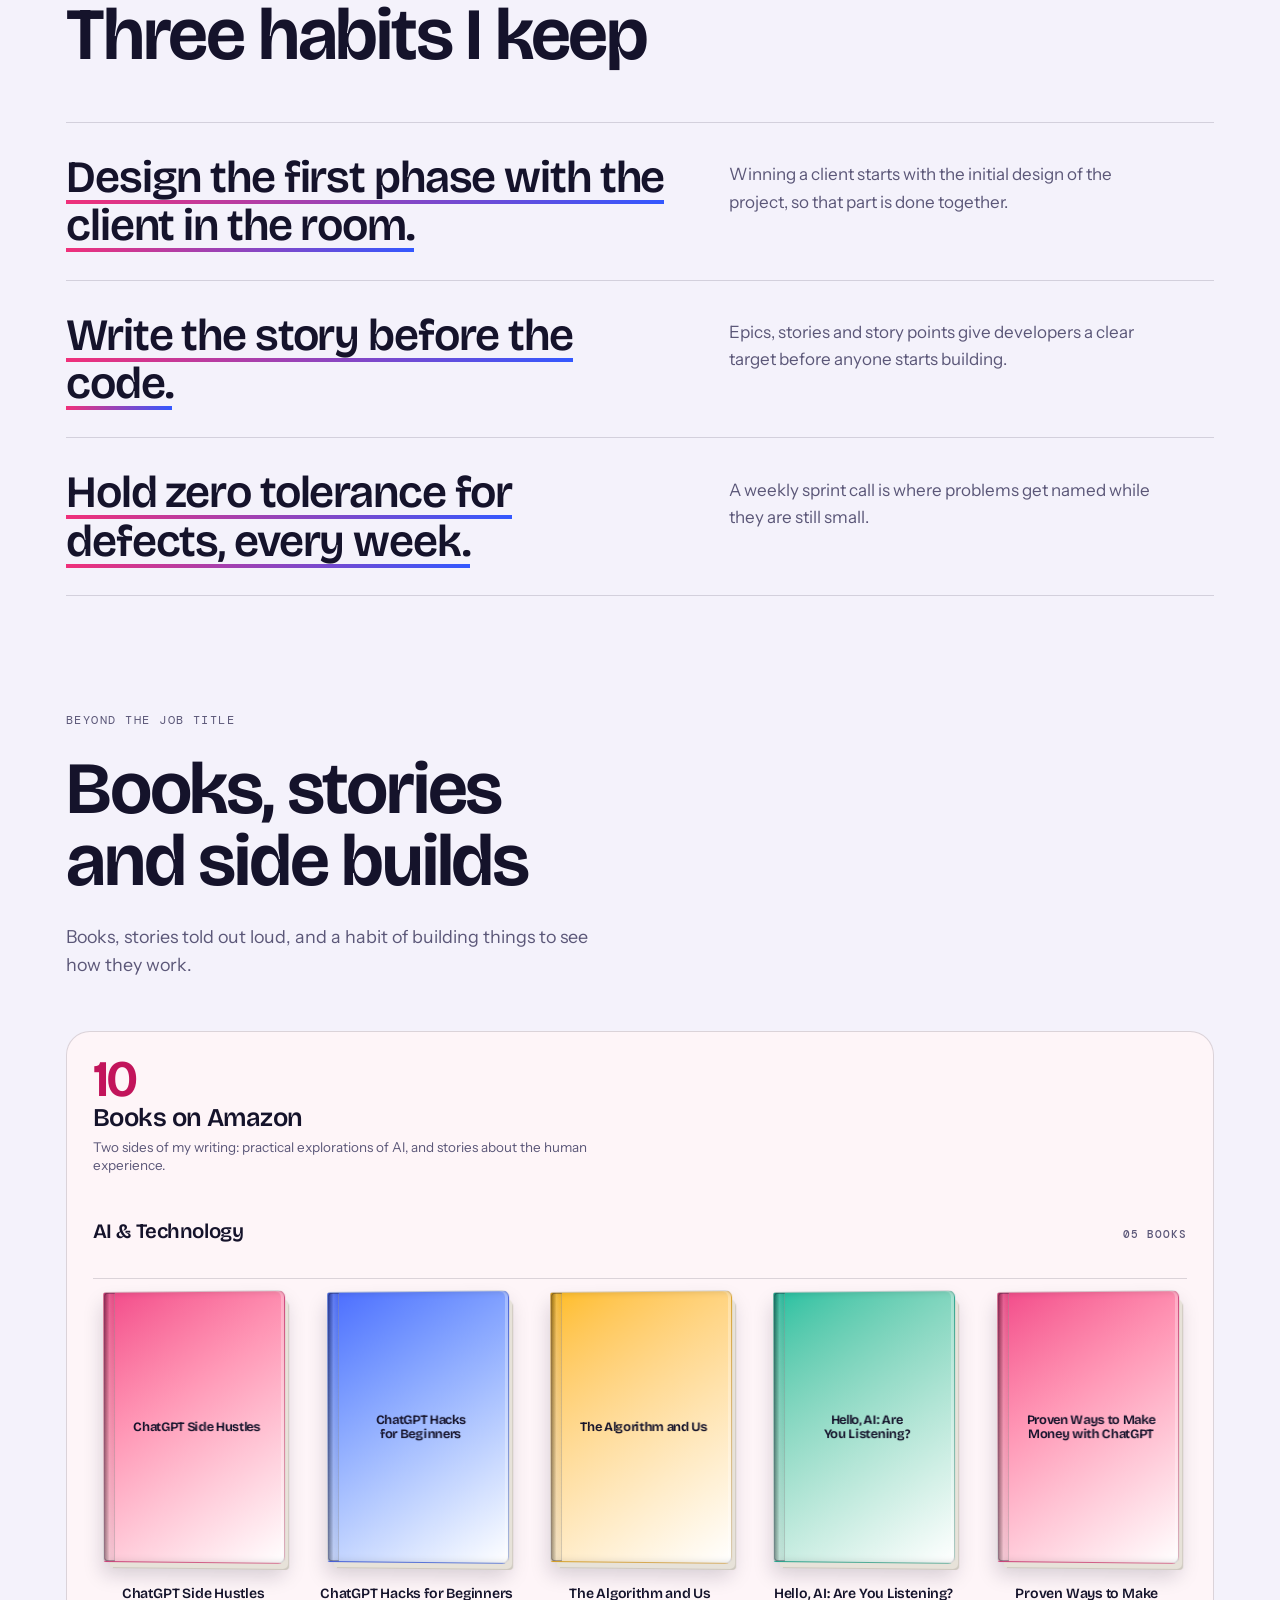
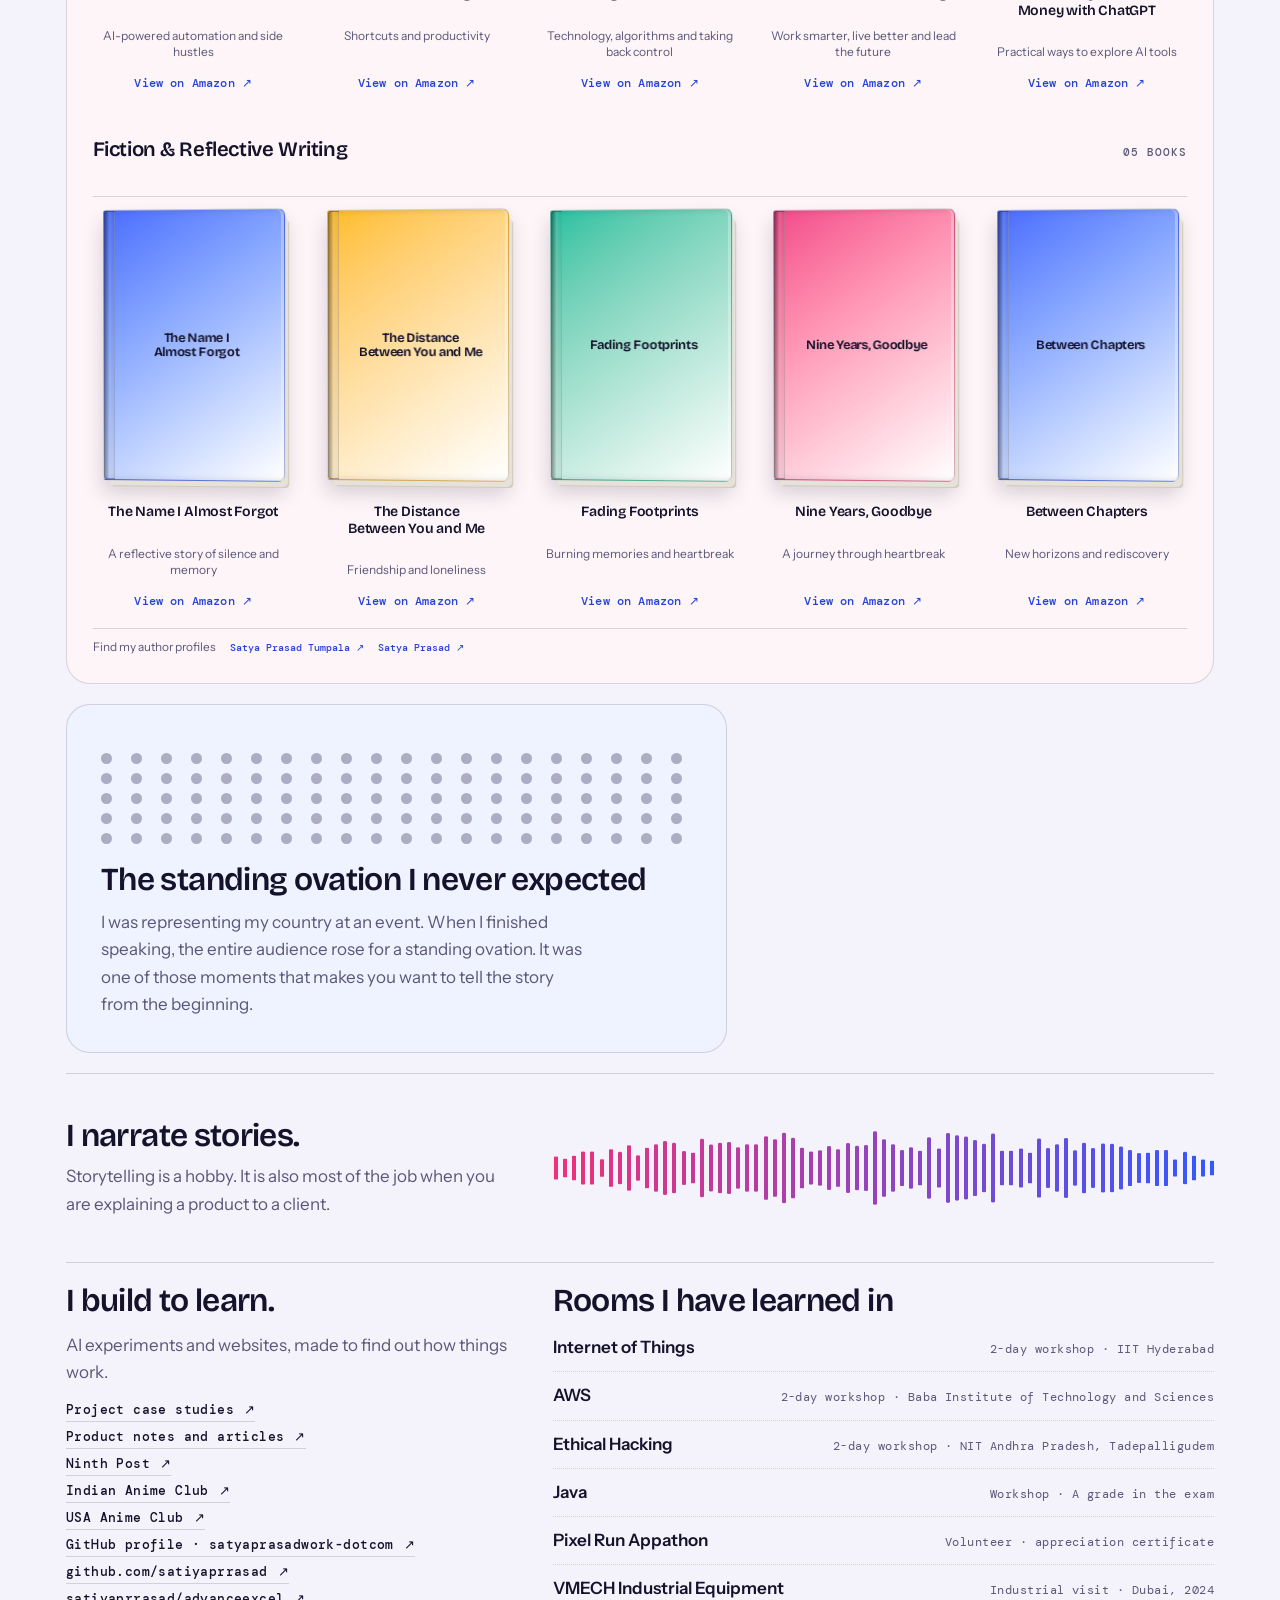
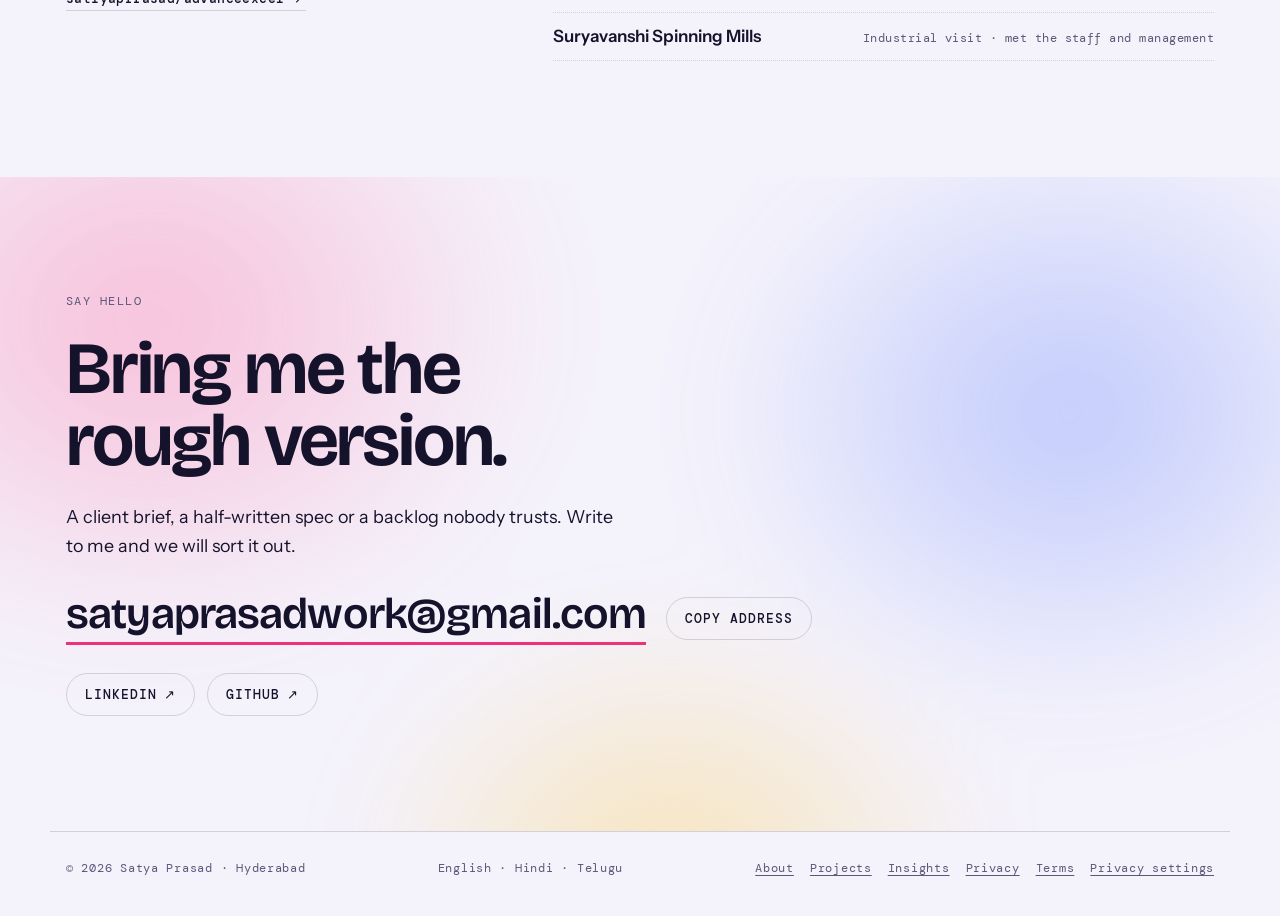
==== commit 2e1f6e1c: "Refactor portfolio assets, fix SEO head and add opt-in privacy controls" ====
--- a/index.html
+++ b/index.html
@@ -1,502 +1,31 @@
-<!doctype html><html><head><meta charset=utf8><meta name=viewport content="width=device-width,initial-scale=1,viewport-fit=cover"><style>:root{color-scheme:light;box-sizing:border-box;padding-top:env(safe-area-inset-top,0px);padding-bottom:env(safe-area-inset-bottom,0px)}html{scroll-padding-top:env(safe-area-inset-top,0px)}body{margin:0;padding:0;font:14px -apple-system,BlinkMacSystemFont,sans-serif;background:#fff;color:#000}img{max-width:100%}[hidden]:not([hidden=until-found i]){display:none!important}
-</style><script async src="https://pagead2.googlesyndication.com/pagead/js/adsbygoogle.js?client=ca-pub-7937216909291905" crossorigin="anonymous"></script>  
-  <!-- Google tag (gtag.js) -->
-<script async src="https://www.googletagmanager.com/gtag/js?id=G-K44B9PCZ16"></script>
-<script>
-  window.dataLayer = window.dataLayer || [];
-  function gtag(){dataLayer.push(arguments);}
-  gtag('js', new Date());
-  gtag('config', 'G-K44B9PCZ16');
-</script>
-<!-- Microsoft Clarity tracking code for https://satyaprasad.com/ -->
-<script>
-    (function(c,l,a,r,i,t,y){
-        c[a]=c[a]||function(){(c[a].q=c[a].q||[]).push(arguments)};
-        t=l.createElement(r);t.async=1;t.src="https://www.clarity.ms/tag/"+i+"?ref=bwt";
-        y=l.getElementsByTagName(r)[0];y.parentNode.insertBefore(t,y);
-    })(window, document, "clarity", "script", "yz9non0rsk");
-</script>
+<!doctype html><html lang="en"><head><meta charset=utf8><meta name=viewport content="width=device-width,initial-scale=1,viewport-fit=cover"><style>:root{color-scheme:light;box-sizing:border-box;padding-top:env(safe-area-inset-top,0px);padding-bottom:env(safe-area-inset-bottom,0px)}html{scroll-padding-top:env(safe-area-inset-top,0px)}body{margin:0;padding:0;font:14px -apple-system,BlinkMacSystemFont,sans-serif;background:#fff;color:#000}img{max-width:100%}[hidden]:not([hidden=until-found i]){display:none!important}
+</style><!-- Optional analytics and ads load only after user consent via consent.js. -->
   <link rel="icon" type="image/svg+xml" href="/favicon.svg?v=3">
   <link rel="apple-touch-icon" href="/favicon.svg?v=3">
   <meta name="theme-color" content="#0756C9">
-  <meta property="og:image" content="https://satyaprasad.com/logo.svg?v=3">
-</head><body>
-<title>Satya Prasad</title>
-<meta name="claude:viewport-fit-sides" content="cover">
+  
+<title>Satya Prasad | Product Manager, Author & Builder</title>
+<meta name="description" content="Explore Satya Prasad's product management journey, published books, AI and community projects, and practical notes on building useful digital products.">
+<link rel="canonical" href="https://satyaprasad.com/">
+<meta name="robots" content="index, follow, max-image-preview:large">
+<meta property="og:type" content="website">
+<meta property="og:site_name" content="Satya Prasad">
+<meta property="og:title" content="Satya Prasad | Product Manager, Author & Builder">
+<meta property="og:description" content="Product management, independent publishing, ten books and practical projects. Explore my work and writing.">
+<meta property="og:url" content="https://satyaprasad.com/">
+<meta property="og:image" content="https://satyaprasad.com/assets/images/03-habibi-uae.jpg">
+<meta property="og:image:alt" content="Portfolio photograph of Satya Prasad's travels">
+<meta name="twitter:card" content="summary_large_image">
+<meta name="twitter:title" content="Satya Prasad | Product Manager, Author & Builder">
+<meta name="twitter:description" content="Explore product thinking, books, writing and independent projects.">
+<meta name="twitter:image" content="https://satyaprasad.com/assets/images/03-habibi-uae.jpg">
+<script type="application/ld+json">{"@context":"https://schema.org","@graph":[{"@type":"Person","@id":"https://satyaprasad.com/#person","name":"Satya Prasad","url":"https://satyaprasad.com/","jobTitle":"Product Manager","sameAs":["https://www.linkedin.com/in/satiyaprrasad","https://github.com/satyaprasadwork-dotcom","https://www.amazon.com/stores/Satya-Prasad/author/B0F4WR22RF"]},{"@type":"WebSite","@id":"https://satyaprasad.com/#website","name":"Satya Prasad","url":"https://satyaprasad.com/","inLanguage":"en","publisher":{"@id":"https://satyaprasad.com/#person"}}]}</script>
 <link rel="preconnect" href="https://fonts.googleapis.com">
 <link rel="preconnect" href="https://fonts.gstatic.com" crossorigin>
 <link rel="stylesheet" href="https://fonts.googleapis.com/css2?family=Bricolage+Grotesque:opsz,wdth,wght@12..96,75..100,200..800&family=DM+Mono:wght@400;500&family=Instrument+Sans:wght@400..600&family=Noto+Sans+Devanagari:wght@500&family=Noto+Sans+Telugu:wght@500&display=swap">
-<style>
-/* Layout concept: one long, left-aligned scroll. An oversized variable-weight name breathes over a drifting aurora,
-   a spine draws itself down the career as you scroll, a quiet grid shows life beyond the job, one contact line closes. */
-:root{
-  --paper:#F4F2FB; --surface:#FFFFFF; --ink:#15132B; --muted:#5B5778; --line:rgba(21,19,43,.15);
-  --pink:#F0307A; --pink-ink:#C2145B; --blue:#3358FF; --blue-ink:#2443D6; --sun:#FFB400; --mint:#00B894;
-  --aur1:#FF5C9A; --aur2:#5B7CFF; --aur3:#FFC93C; --aur4:#3EE6C3; --aur-a:.5;
-  --display:"Bricolage Grotesque","Helvetica Neue",Arial,sans-serif;
-  --body:"Instrument Sans",system-ui,-apple-system,"Segoe UI",Roboto,sans-serif;
-  --mono:"DM Mono",ui-monospace,"SF Mono",Menlo,Consolas,monospace;
-}
-@media (prefers-color-scheme:dark){
-  :root:not([data-theme="light"]){
-    --paper:#0C0A1D; --surface:#151232; --ink:#F3F1FF; --muted:#A8A3C8; --line:rgba(243,241,255,.17);
-    --pink:#FF5C9A; --pink-ink:#FF86B3; --blue:#6F88FF; --blue-ink:#A3B4FF; --sun:#FFC93C; --mint:#3EE6C3; --aur-a:.36;
-    color-scheme:dark;
-  }
-}
-:root[data-theme="dark"]{
-  --paper:#0C0A1D; --surface:#151232; --ink:#F3F1FF; --muted:#A8A3C8; --line:rgba(243,241,255,.17);
-  --pink:#FF5C9A; --pink-ink:#FF86B3; --blue:#6F88FF; --blue-ink:#A3B4FF; --sun:#FFC93C; --mint:#3EE6C3; --aur-a:.36;
-  color-scheme:dark;
-}
-
-*{box-sizing:border-box}
-html{scroll-behavior:smooth}
-body{margin:0;background:var(--paper);color:var(--ink);font-family:var(--body);font-size:1.0625rem;line-height:1.6;-webkit-font-smoothing:antialiased;overflow-x:clip}
-body::before{content:"";position:fixed;inset:0 0 auto;height:env(safe-area-inset-top,0px);z-index:30;background:var(--paper)}
-h1,h2,h3,p,ul,ol,figure{margin:0}
-ul,ol{padding:0;list-style:none}
-a{color:inherit}
-:focus-visible{outline:2px solid var(--blue-ink);outline-offset:3px;border-radius:4px}
-.wrap{width:100%;max-width:1180px;margin-inline:auto;padding-left:max(16px,env(safe-area-inset-left,0px));padding-right:max(16px,env(safe-area-inset-right,0px))}
-.eyebrow{font-family:var(--mono);font-size:.76rem;letter-spacing:.12em;text-transform:uppercase;color:var(--muted)}
-.grad{color:var(--pink-ink)}
-@supports (background-clip:text) or (-webkit-background-clip:text){
-  .grad{background:linear-gradient(95deg,var(--pink),var(--blue));-webkit-background-clip:text;background-clip:text;color:transparent}
-}
-.live-dot{display:inline-block;width:8px;height:8px;border-radius:50%;background:var(--mint);animation:ping 2.2s ease-out infinite;flex:none}
-@keyframes ping{0%{box-shadow:0 0 0 0 color-mix(in srgb,var(--mint) 60%,transparent)}70%,100%{box-shadow:0 0 0 10px transparent}}
-
-/* nav */
-.bar{position:sticky;top:env(safe-area-inset-top,0px);z-index:20;background:color-mix(in srgb,var(--paper) 80%,transparent);-webkit-backdrop-filter:blur(14px);backdrop-filter:blur(14px)}
-.bar .wrap{display:flex;align-items:center;justify-content:space-between;gap:12px;padding-block:10px}
-.mark{display:inline-flex;align-items:center;gap:3px;font:700 1.2rem var(--display);letter-spacing:-.02em;text-decoration:none}
-.mark i{width:7px;height:7px;border-radius:50%;background:var(--pink);margin-top:7px}
-.nav{display:flex;align-items:center;gap:clamp(10px,3vw,26px)}
-.nav a{font:500 .74rem var(--mono);letter-spacing:.09em;text-transform:uppercase;text-decoration:none;color:var(--muted);padding:6px 0;transition:color .2s}
-.nav a:hover{color:var(--ink)}
-.tog{width:40px;height:40px;border-radius:50%;border:1px solid var(--line);background:transparent;display:grid;place-items:center;cursor:pointer;padding:0}
-.tog span{width:16px;height:16px;border-radius:50%;border:2px solid var(--ink);background:linear-gradient(90deg,var(--ink) 50%,transparent 50%)}
-.tog:hover{border-color:var(--ink)}
-
-/* hero */
-.hero{position:relative;overflow:hidden;padding-top:clamp(30px,4vw,58px);padding-bottom:clamp(42px,5vw,72px)}
-#aurora{position:absolute;inset:0;width:100%;height:100%;display:block;pointer-events:none}
-.hero::after{content:"";position:absolute;left:0;right:0;bottom:0;height:22%;background:linear-gradient(to bottom,transparent,var(--paper));pointer-events:none}
-.hero .wrap{position:relative;z-index:1;display:grid;grid-template-columns:minmax(0,1.08fr) minmax(300px,.82fr);grid-template-areas:"meta card" "name card" "copy card";column-gap:clamp(28px,4vw,48px);align-items:center}
-.meta-row{grid-area:meta;display:flex;flex-wrap:wrap;justify-content:space-between;gap:10px 20px;font:500 .72rem var(--mono);letter-spacing:.1em;text-transform:uppercase}
-.hello{display:flex;align-items:center;gap:10px}
-.hello::before{content:"";width:28px;height:2px;background:linear-gradient(90deg,var(--pink),var(--blue));border-radius:2px}
-.hello-words{display:inline-grid;font-family:var(--body);letter-spacing:.02em;text-transform:none;font-size:1.02rem;font-weight:500}
-.hello-words span{grid-area:1/1;opacity:0;animation:hi 9s ease-in-out infinite}
-.hello-words span:nth-child(1){animation-delay:-.5s}
-.hello-words span:nth-child(2){animation-delay:2.5s}
-.hello-words span:nth-child(3){animation-delay:5.5s}
-.hello-words [lang="te"]{font-family:"Noto Sans Telugu",var(--body)}
-.hello-words [lang="hi"]{font-family:"Noto Sans Devanagari",var(--body)}
-@keyframes hi{0%{opacity:0;transform:translateY(9px)}4.5%,30%{opacity:1;transform:none}34%,100%{opacity:0;transform:translateY(-9px)}}
-.now{display:flex;align-items:center;gap:10px;color:var(--ink)}
-.name{grid-area:name;font-family:var(--display);font-weight:600;font-size:clamp(3.55rem,7.6vw,7.2rem);line-height:.92;letter-spacing:-.045em;margin:clamp(20px,3vw,34px) 0 clamp(22px,3vw,36px);display:flex;flex-direction:column;align-items:flex-start;min-width:0}
-.name .w{display:block;white-space:nowrap}
-.name .l{display:inline-block;font-variation-settings:"wght" 600,"wdth" 90;animation:breathe 6.5s ease-in-out infinite;animation-delay:calc(var(--i) * -.45s)}
-@keyframes breathe{0%,100%{font-variation-settings:"wght" 320,"wdth" 100}50%{font-variation-settings:"wght" 800,"wdth" 78}}
-.name.live .l{animation:none;transition:font-variation-settings .2s ease-out}
-.name.paused .l{animation-play-state:paused}
-.hero-lower{display:contents}
-.hero-lower>div:first-child{grid-area:copy;align-self:start;min-width:0}
-.lede{font-size:clamp(1.05rem,1.45vw,1.28rem);line-height:1.5;max-width:34ch}
-.cta{display:flex;flex-wrap:wrap;gap:12px;margin-top:24px}
-.btn{display:inline-flex;align-items:center;gap:.55em;font:500 .82rem var(--mono);letter-spacing:.08em;text-transform:uppercase;text-decoration:none;color:var(--paper);background:var(--ink);padding:.9em 1.35em;border-radius:999px;border:1px solid var(--ink);cursor:pointer;transition:transform .25s,border-color .25s}
-.btn:hover{transform:translateY(-2px)}
-.btn.ghost{background:transparent;color:var(--ink);border-color:var(--line)}
-.btn.ghost:hover{border-color:var(--ink)}
-/* right-side image carousel */
-.feature-card{grid-area:card;align-self:center;min-width:0;width:100%;max-width:470px;justify-self:end;padding:clamp(12px,1.4vw,18px);border:1px solid var(--line);border-radius:26px;background:color-mix(in srgb,var(--surface) 90%,transparent);box-shadow:0 18px 60px rgba(35,28,82,.09);display:flex;flex-direction:column;gap:12px;backdrop-filter:blur(12px);-webkit-backdrop-filter:blur(12px)}
-.feature-card-top,.feature-controls{display:flex;align-items:center;justify-content:space-between;gap:12px}
-.feature-count{font:500 .7rem var(--mono);letter-spacing:.08em;color:var(--muted);font-variant-numeric:tabular-nums}
-.feature-stage{position:relative;width:100%;min-height:0;aspect-ratio:1.18/1;overflow:hidden;border-radius:17px;background:var(--ink);isolation:isolate}
-.feature-slide{position:absolute;inset:0;opacity:0;visibility:hidden;transform:scale(1.025);transition:opacity .55s ease,transform .8s ease,visibility .55s;overflow:hidden}
-.feature-slide.is-active{opacity:1;visibility:visible;transform:scale(1)}
-.feature-slide::after{content:"";position:absolute;inset:0;background:linear-gradient(180deg,rgba(10,8,25,.02) 18%,rgba(10,8,25,.2) 42%,rgba(10,8,25,.88) 100%);pointer-events:none}
-.feature-slide img{display:block;width:100%;height:100%;object-fit:cover;object-position:center center;position:absolute;inset:0}
-.feature-slide figcaption{position:absolute;z-index:1;left:clamp(16px,2.2vw,24px);right:clamp(16px,2.2vw,24px);bottom:clamp(16px,2.2vw,24px);display:flex;flex-direction:column;align-items:flex-start;gap:6px;color:#fff}
-.feature-tag{font:500 .68rem var(--mono);letter-spacing:.12em;text-transform:uppercase;color:#fff;opacity:.9}
-.feature-slide strong{font:650 clamp(1.05rem,1.7vw,1.5rem)/1.08 var(--display);letter-spacing:-.02em;text-wrap:balance;max-width:19ch}
-.feature-slide small{font:400 .74rem/1.35 var(--body);color:rgba(255,255,255,.92);max-width:34ch}
-.feature-dots{display:flex;align-items:center;gap:8px}
-.feature-dot{width:8px;height:8px;border:0;border-radius:99px;padding:0;background:var(--muted);opacity:.4;cursor:pointer;transition:width .25s,opacity .25s,background .25s}
-.feature-dot.is-active{width:25px;opacity:1;background:var(--pink)}
-.feature-arrows{display:flex;gap:8px}
-.feature-arrows button{width:38px;height:38px;border:1px solid var(--line);border-radius:50%;background:transparent;color:var(--ink);font:500 1.1rem var(--body);cursor:pointer;transition:background .2s,color .2s,border-color .2s}
-.feature-arrows button:hover{background:var(--ink);color:var(--paper);border-color:var(--ink)}
-.feature-card button:focus-visible{outline:2px solid var(--blue-ink);outline-offset:4px}
-@media(max-width:900px){
-  .hero .wrap{display:flex;flex-direction:column;align-items:stretch;gap:0}
-  .meta-row{width:100%}
-  .name{font-size:clamp(3.5rem,12vw,7rem);max-width:100%}
-  .hero-lower{display:flex;flex-direction:column;gap:26px;width:100%}
-  .hero-lower>div:first-child{width:100%}
-  .feature-card{align-self:stretch;justify-self:auto;width:100%;max-width:680px;margin:10px auto 0}
-  .feature-stage{aspect-ratio:1.18/1}
-}
-@media(max-width:520px){
-  .hero{padding-top:28px;padding-bottom:42px}
-  .hero .wrap{gap:0}
-  .meta-row{font-size:.66rem;gap:10px}
-  .now{max-width:100%;font-size:.66rem}
-  .name{font-size:clamp(3.25rem,15vw,5rem);margin:24px 0 28px;letter-spacing:-.05em}
-  .lede{font-size:1.05rem}
-  .cta{gap:9px;margin-top:20px}
-  .btn{font-size:.72rem;padding:.85em 1.05em}
-  .feature-card{padding:11px;border-radius:20px}
-  .feature-stage{aspect-ratio:1.12/1}
-  .feature-slide figcaption{left:15px;right:15px;bottom:15px;gap:5px}
-  .feature-slide strong{font-size:1.25rem;line-height:1.08;max-width:20ch}
-  .feature-slide small{font-size:.7rem;line-height:1.3;max-width:34ch}
-}
-@media(prefers-reduced-motion:reduce){.feature-slide,.feature-dot,.feature-arrows button{transition:none}}
-/* tools belt */
-.belt{border-block:1px solid var(--line);overflow:hidden;padding-block:16px}
-.belt-track{display:flex;width:max-content;animation:belt 46s linear infinite}
-.belt:hover .belt-track{animation-play-state:paused}
-.belt ul{display:flex;gap:38px;padding-right:38px}
-.belt li{display:flex;align-items:center;gap:12px;white-space:nowrap;font:500 .8rem var(--mono);letter-spacing:.1em;text-transform:uppercase}
-.belt li::before{content:"";width:7px;height:7px;border-radius:50%;background:var(--pink)}
-.belt li:nth-child(4n+2)::before{background:var(--blue)}
-.belt li:nth-child(4n+3)::before{background:var(--sun)}
-.belt li:nth-child(4n)::before{background:var(--mint)}
-@keyframes belt{to{transform:translateX(-50%)}}
-
-/* sections */
-.sec{padding-block:clamp(64px,9vw,120px);scroll-margin-top:56px}
-h2{font-family:var(--display);font-weight:650;font-size:clamp(2.3rem,6.2vw,4.6rem);line-height:.98;letter-spacing:-.03em;margin:.3em 0 .35em;text-wrap:balance;max-width:16ch}
-.intro{max-width:46ch;color:var(--muted);font-size:1.12rem}
-
-/* journey */
-.legend{display:flex;flex-wrap:wrap;gap:8px 22px;margin-top:28px;font:500 .74rem var(--mono);letter-spacing:.1em;text-transform:uppercase;color:var(--muted)}
-.legend span{display:inline-flex;align-items:center;gap:8px}
-.legend i{width:9px;height:9px;border-radius:50%;background:var(--d)}
-.timeline{--sx:176px;position:relative;margin-top:clamp(36px,5vw,64px)}
-.timeline::before,.timeline::after{content:"";position:absolute;left:var(--sx);top:0;bottom:0;width:2px;margin-left:-1px;z-index:1;-webkit-mask-image:linear-gradient(transparent,#000 48px,#000 calc(100% - 48px),transparent);mask-image:linear-gradient(transparent,#000 48px,#000 calc(100% - 48px),transparent)}
-.timeline::before{background:var(--line)}
-.timeline::after{background:linear-gradient(var(--pink),var(--blue));transform-origin:top;transform:scaleY(var(--p,0))}
-.entry{display:grid;grid-template-columns:150px 28px minmax(0,1fr);grid-template-areas:"when node body";column-gap:12px;padding-block:26px}
-.t-study{--dot:var(--blue)}.t-intern{--dot:var(--sun)}.t-work{--dot:var(--pink)}
-.when{grid-area:when;padding-top:10px;font:500 .8rem/1.4 var(--mono);letter-spacing:.06em;color:var(--muted);transition:color .4s}
-.entry.on .when{color:var(--ink)}
-.node{grid-area:node;position:relative;z-index:2;display:flex;justify-content:center;padding-top:12px}
-.node i{display:block;width:14px;height:14px;border-radius:50%;background:var(--paper);border:2px solid color-mix(in srgb,var(--muted) 55%,transparent);transition:background .4s,border-color .4s,box-shadow .4s}
-.entry.on .node i{background:var(--dot);border-color:var(--dot);box-shadow:0 0 0 7px color-mix(in srgb,var(--dot) 22%,transparent)}
-.body{grid-area:body;display:flex;flex-direction:column;gap:12px;min-width:0}
-.body h3{font-family:var(--display);font-weight:600;font-size:clamp(1.55rem,3.2vw,2.15rem);line-height:1.08;letter-spacing:-.02em}
-.org{display:flex;flex-wrap:wrap;align-items:center;gap:6px 12px;font:500 .78rem var(--mono);letter-spacing:.06em;text-transform:uppercase;color:var(--muted)}
-.body p{max-width:58ch}
-.pill{display:inline-flex;align-items:center;gap:8px;padding:.25em .8em;border-radius:999px;border:1px solid var(--line);color:var(--ink)}
-.dolist{display:grid;gap:8px;max-width:58ch}
-.dolist li{position:relative;padding-left:26px}
-.dolist li::before{content:"";position:absolute;left:0;top:.72em;width:14px;height:2px;background:linear-gradient(90deg,var(--pink),var(--blue))}
-.chips{display:flex;flex-wrap:wrap;gap:8px}
-.chip{font:500 .76rem var(--mono);letter-spacing:.08em;padding:.35em .85em;border:1px solid var(--line);border-radius:999px;transition:border-color .2s,background .2s}
-.chip:hover{border-color:var(--pink);background:color-mix(in srgb,var(--pink) 10%,transparent)}
-
-/* sprint board */
-.board{margin-top:10px;padding:16px;border:1px solid var(--line);border-radius:14px;background:var(--surface);max-width:560px}
-.board-head{display:flex;justify-content:space-between;gap:12px;font:500 .72rem var(--mono);letter-spacing:.1em;text-transform:uppercase;color:var(--muted)}
-.board-head b{color:var(--ink);font-weight:500;font-variant-numeric:tabular-nums}
-.cols{display:grid;grid-template-columns:repeat(3,1fr);gap:8px;margin:14px 0 8px;font:500 .68rem var(--mono);letter-spacing:.1em;text-transform:uppercase;color:var(--muted)}
-.lane{position:relative;height:232px}
-.card-s{position:absolute;top:calc(var(--r,0) * 58px);left:calc(var(--c,0) * 33.3333%);width:calc(33.3333% - 8px);height:50px;padding:7px 9px;border-radius:9px;border:1px solid var(--line);background:var(--paper);display:flex;flex-direction:column;justify-content:space-between;transition:left .7s cubic-bezier(.3,.8,.25,1),top .6s cubic-bezier(.3,.8,.25,1),background .4s;overflow:hidden}
-.card-s b{font:600 .74rem/1.15 var(--body);white-space:nowrap;overflow:hidden;text-overflow:ellipsis}
-.card-s span{font:500 .66rem var(--mono);letter-spacing:.06em;color:var(--muted)}
-.card-s[data-c="1"]{background:color-mix(in srgb,var(--blue) 16%,var(--surface))}
-.card-s[data-c="2"]{background:color-mix(in srgb,var(--mint) 24%,var(--surface))}
-.board figcaption{margin-top:12px;font:400 .72rem var(--mono);letter-spacing:.04em;color:var(--muted)}
-
-/* how I work */
-.rows{margin-top:clamp(28px,4vw,52px)}
-.row{display:grid;grid-template-columns:minmax(0,1.25fr) minmax(0,1fr);gap:14px 56px;align-items:start;padding-block:30px;border-top:1px solid var(--line)}
-.row:last-child{border-bottom:1px solid var(--line)}
-.row h3{font-family:var(--display);font-weight:600;font-size:clamp(1.65rem,3.8vw,2.8rem);line-height:1.08;letter-spacing:-.025em}
-.row h3 span{background:linear-gradient(90deg,var(--pink),var(--blue)) 0 100%/0 .09em no-repeat;transition:background-size .8s cubic-bezier(.3,.8,.25,1);-webkit-box-decoration-break:clone;box-decoration-break:clone}
-.row.in h3 span,.row:hover h3 span{background-size:100% .09em}
-.row p{color:var(--muted);max-width:40ch;padding-top:.5em}
-
-/* beyond */
-.grid{display:grid;grid-template-columns:repeat(12,minmax(0,1fr));gap:20px;margin-top:clamp(32px,4vw,56px)}
-.card{border:1px solid var(--line);border-radius:24px;padding:clamp(22px,3vw,34px);background:var(--surface);min-width:0;display:flex;flex-direction:column;gap:12px}
-.card h3,.narrate h3,.builds h3,.rooms h3{font-family:var(--display);font-weight:600;font-size:clamp(1.5rem,2.6vw,2rem);line-height:1.1;letter-spacing:-.02em}
-.card p,.narrate p,.builds p{color:var(--muted);max-width:44ch}
-.books{grid-column:span 5;background:color-mix(in srgb,var(--pink) 8%,var(--surface))}
-.books-collection{grid-column:1/-1;gap:clamp(22px,3vw,34px);background:color-mix(in srgb,var(--pink) 5%,var(--surface))}
-.books-heading{display:flex;flex-direction:column;align-items:flex-start;gap:10px}
-.books-heading .big{font:650 clamp(3rem,7vw,5.5rem)/.9 var(--display);letter-spacing:-.06em;color:var(--pink-ink)}
-.books-heading h3{font-size:clamp(1.8rem,3vw,2.5rem)}
-.books-heading>p:last-child{max-width:55ch;color:var(--muted)}
-.book-group{display:flex;flex-direction:column;gap:18px}
-.book-group-heading{display:flex;align-items:baseline;justify-content:space-between;gap:12px;padding-bottom:12px;border-bottom:1px solid var(--line)}
-.book-group-heading h4{font:600 clamp(1.2rem,2.3vw,1.65rem)/1.15 var(--display);letter-spacing:-.02em}
-.book-group-heading span{font:500 .68rem var(--mono);letter-spacing:.1em;color:var(--muted);white-space:nowrap}
-.book-grid{display:grid;grid-template-columns:repeat(5,minmax(0,1fr));gap:clamp(10px,1.8vw,20px)}
-.book-item{min-width:0;display:flex;flex-direction:column;align-items:flex-start;gap:9px}
-.book-cover{position:relative;display:block;width:100%;aspect-ratio:2/3;overflow:hidden;border-radius:10px;background:var(--book-accent);border:1px solid var(--line);box-shadow:0 7px 18px rgba(21,19,43,.12);isolation:isolate;transition:transform .25s,box-shadow .25s}
-.book-cover:hover{transform:translateY(-4px);box-shadow:0 12px 24px rgba(21,19,43,.18)}
-.book-cover img{position:absolute;inset:0;width:100%;height:100%;object-fit:cover;display:block}
-.book-cover.cover-fallback{background:linear-gradient(145deg,color-mix(in srgb,var(--book-accent) 88%,var(--surface)),var(--surface))}
-.book-cover.cover-fallback::before{content:"";position:absolute;inset:8px;border:1px solid color-mix(in srgb,var(--ink) 35%,transparent);border-radius:4px}
-.book-cover.cover-fallback::after{content:attr(data-fallback);position:absolute;inset:14px;display:grid;place-items:center;text-align:center;padding:5px;color:var(--ink);font:650 clamp(.75rem,1.3vw,1.1rem)/1.12 var(--display);letter-spacing:-.025em;text-wrap:balance}
-.book-item h4{font:600 clamp(.86rem,1.25vw,1rem)/1.2 var(--display);letter-spacing:-.015em}
-.book-item p{font-size:.84rem;line-height:1.45;color:var(--muted)}
-.book-link{margin-top:auto;padding-top:3px;text-decoration:none;color:var(--blue-ink);font:500 .7rem var(--mono);letter-spacing:.015em}
-.book-link:hover{text-decoration:underline;text-underline-offset:3px}
-.author-profiles{display:flex;flex-wrap:wrap;align-items:center;gap:10px 18px;padding-top:18px;border-top:1px solid var(--line);font-size:.85rem}
-.author-profiles span{color:var(--muted)}
-.author-profiles a{font:500 .72rem var(--mono);color:var(--blue-ink);text-decoration:none}
-.author-profiles a:hover{text-decoration:underline;text-underline-offset:3px}
-@media(max-width:900px){.book-grid{grid-template-columns:repeat(3,minmax(0,1fr));gap:18px}.book-item h4{font-size:1rem}}
-@media(max-width:520px){.books-collection{padding:18px;gap:24px}.book-grid{grid-template-columns:repeat(2,minmax(0,1fr));gap:18px 14px}.book-group-heading h4{font-size:1.2rem}.book-group-heading span{font-size:.62rem}.book-item h4{font-size:.96rem}.book-item p{font-size:.82rem}.book-cover.cover-fallback::after{font-size:1rem}.author-profiles{align-items:flex-start;flex-direction:column;gap:8px}}
-
-.ovation{grid-column:span 7;background:color-mix(in srgb,var(--blue) 8%,var(--surface))}
-.narrate{grid-column:1/-1;display:grid;grid-template-columns:minmax(0,1fr) minmax(0,1.5fr);gap:24px 48px;align-items:center;padding-block:30px;border-block:1px solid var(--line)}
-.builds{grid-column:span 5;display:flex;flex-direction:column;gap:14px}
-.rooms{grid-column:span 7;display:flex;flex-direction:column;gap:6px}
-.shelf{display:flex;align-items:flex-end;gap:7px;height:178px;padding-inline:6px;border-bottom:3px solid var(--ink)}
-.shelf i{display:flex;align-items:center;justify-content:center;width:32px;height:var(--h);background:var(--c);color:var(--tc,#fff);border-radius:3px 3px 1px 1px;rotate:var(--t);transform-origin:bottom center;translate:0 0;animation:bob 7s ease-in-out infinite;animation-delay:calc(var(--k) * -1.1s);transition:translate .4s cubic-bezier(.3,.8,.25,1)}
-.shelf u{writing-mode:vertical-rl;text-decoration:none;font:500 .62rem var(--mono);letter-spacing:.16em;white-space:nowrap}
-.books:hover .shelf i{animation:none;translate:0 -16px;transition-delay:calc(var(--k) * 45ms)}
-@keyframes bob{0%,100%{translate:0 0}50%{translate:0 -7px}}
-.big{font:700 clamp(3.4rem,8vw,5.6rem)/.9 var(--display);letter-spacing:-.04em}
-.crowd{display:grid;grid-template-columns:repeat(20,minmax(0,1fr));gap:9px;padding-top:14px;padding-bottom:6px}
-.crowd i{display:block;aspect-ratio:1;max-width:11px;border-radius:50%;background:color-mix(in srgb,var(--muted) 45%,transparent);animation:stand 4.6s ease-in-out infinite;animation-delay:var(--d)}
-@keyframes stand{0%,52%,100%{translate:0 0;background:color-mix(in srgb,var(--muted) 45%,transparent)}22%{translate:0 -13px;background:var(--pink)}}
-.wave{display:flex;justify-content:space-between;align-items:center;height:128px}
-.wave i{display:block;width:4px;height:100%;border-radius:4px;background:var(--pink);background:color-mix(in srgb,var(--pink) calc((1 - var(--t)) * 100%),var(--blue));transform:scaleY(calc(var(--h) * .6));animation:talk var(--dur) ease-in-out infinite;animation-delay:var(--del)}
-@keyframes talk{0%,100%{transform:scaleY(calc(var(--h) * .28))}50%{transform:scaleY(var(--h))}}
-.code{display:inline-flex;flex-direction:column;gap:6px}
-.links-s{display:flex;flex-direction:column;gap:6px;font:500 .84rem var(--mono);letter-spacing:.03em}
-.links-s a{display:inline-flex;align-items:center;gap:10px;width:fit-content;text-decoration:none;border-bottom:1px solid var(--line);padding-bottom:3px;transition:border-color .2s}
-.links-s a:hover{border-color:var(--pink)}
-.leaders{display:flex;flex-direction:column}
-.leaders li{display:flex;align-items:baseline;gap:12px;padding-block:10px;border-bottom:1px dotted var(--line)}
-.leaders b{font-weight:600;min-width:0}
-.leaders .fill{flex:1}
-.leaders small{font:400 .74rem var(--mono);letter-spacing:.04em;color:var(--muted);text-align:right}
-
-/* contact */
-.contact{position:relative;overflow:hidden}
-.contact::before{content:"";position:absolute;inset:-20% -10%;background:radial-gradient(38% 52% at 18% 30%,var(--aur1),transparent 70%),radial-gradient(34% 48% at 78% 40%,var(--aur2),transparent 70%),radial-gradient(30% 40% at 52% 90%,var(--aur3),transparent 70%);filter:blur(50px);opacity:.34;animation:drift 22s ease-in-out infinite alternate}
-@keyframes drift{to{transform:translate3d(-4%,5%,0) scale(1.1)}}
-.contact .wrap{position:relative;z-index:1}
-.contact h2{max-width:14ch}
-.mail{display:flex;flex-wrap:wrap;align-items:center;gap:14px 20px;margin-top:30px}
-.addr{font:600 clamp(1.15rem,4.6vw,2.7rem)/1.1 var(--display);letter-spacing:-.02em;text-decoration:none;overflow-wrap:anywhere;border-bottom:3px solid var(--pink);padding-bottom:4px;min-width:0}
-.addr:hover{border-color:var(--blue)}
-.social{display:flex;flex-wrap:wrap;gap:12px;margin-top:28px}
-.foot{padding-block:28px 40px;display:flex;flex-wrap:wrap;justify-content:space-between;gap:8px 24px;font:400 .76rem var(--mono);letter-spacing:.06em;color:var(--muted);border-top:1px solid var(--line)}
-.foot-wrap{border-top:0}
-
-@media (max-width:860px){
-  .row,.narrate{grid-template-columns:minmax(0,1fr)}
-  .books,.ovation,.builds,.rooms{grid-column:1/-1}
-  .crowd{grid-template-columns:repeat(10,minmax(0,1fr))}
-}
-@media (max-width:760px){
-  .timeline{--sx:10px}
-  .entry{grid-template-columns:20px minmax(0,1fr);grid-template-areas:"node when" "node body";column-gap:14px;padding-block:22px}
-  .when{padding-top:0;padding-bottom:6px}
-  .node{padding-top:3px}
-  .leaders li{flex-direction:column;gap:2px}
-  .leaders .fill{display:none}
-  .leaders small{text-align:left}
-}
-@media (prefers-reduced-motion:reduce){
-  html{scroll-behavior:auto}
-  *,*::before,*::after{animation:none!important;transition:none!important}
-  .hello-words span{opacity:0}
-  .hello-words span:first-child{opacity:1}
-  .name .l{font-variation-settings:"wght" 640,"wdth" 92}
-  .turn{flex-direction:column;align-items:flex-start}
-  .turn-list{display:flex;flex-direction:column;gap:.4em}
-  .turn-list li{opacity:1;font-size:1.3rem}
-  .belt-track{width:auto}
-  .belt ul[aria-hidden]{display:none}
-  .belt ul{flex-wrap:wrap;gap:10px 28px;padding-left:max(16px,env(safe-area-inset-left,0px));padding-right:max(16px,env(safe-area-inset-right,0px))}
-  .row h3 span{background-size:100% .09em}
-  .timeline::after{transform:scaleY(var(--p,0))}
-}
-
-/* Compact book collection: keep both shelves visible with less vertical space */
-.books-collection{padding:clamp(16px,1.8vw,24px);gap:14px}
-.books-heading{gap:5px}
-.books-heading .big{font-size:clamp(2.5rem,4.5vw,3.4rem)}
-.books-heading h3{font-size:clamp(1.35rem,2vw,1.7rem)}
-.books-heading>p:last-child{font-size:.88rem;line-height:1.4}
-.book-group{gap:8px}
-.book-group-heading{padding-bottom:6px}
-.book-group-heading h4{font-size:clamp(1rem,1.6vw,1.25rem)}
-.book-grid{gap:10px}
-.book-item{gap:5px;align-items:center;text-align:center}
-.book-cover{width:min(100%,76px);aspect-ratio:2/3;border-radius:7px;flex:none}
-.book-cover:hover{transform:translateY(-2px)}
-.book-cover.cover-fallback::before{inset:5px}
-.book-cover.cover-fallback::after{inset:8px;font-size:.72rem}
-.book-item h4{font-size:.78rem;line-height:1.15}
-.book-item p{display:none}
-.book-link{font-size:.61rem;padding-top:0;line-height:1.25}
-.author-profiles{padding-top:10px;gap:8px 14px;font-size:.76rem}
-.author-profiles a{font-size:.65rem}
-@media(max-width:900px){
-  .book-grid{gap:10px}
-  .book-item h4{font-size:.78rem}
-}
-@media(max-width:520px){
-  .books-collection{padding:14px;gap:16px}
-  .books-heading .big{font-size:2.5rem}
-  .books-heading h3{font-size:1.35rem}
-  .book-grid{grid-template-columns:repeat(5,minmax(0,1fr));gap:8px}
-  .book-cover{width:100%;max-width:58px}
-  .book-item{gap:4px}
-  .book-item h4{font-size:.67rem;overflow-wrap:anywhere}
-  .book-link{font-size:.56rem;letter-spacing:0}
-  .book-group-heading h4{font-size:1rem}
-  .book-group-heading span{font-size:.58rem}
-  .author-profiles{align-items:flex-start;flex-direction:row;gap:8px 12px}
-  .author-profiles span{width:100%}
-}
-
-
-/* Refined book section: larger covers, less vertical overhead */
-.books-collection{padding:clamp(16px,1.6vw,22px);gap:10px}
-.books-heading{gap:3px}
-.books-heading .big{font-size:clamp(2.2rem,3.8vw,3rem);line-height:.85}
-.books-heading h3{font-size:clamp(1.35rem,1.8vw,1.7rem);line-height:1.05}
-.books-heading>p:last-child{font-size:.82rem;line-height:1.3;margin-top:2px}
-.book-group{gap:6px}
-.book-group-heading{padding-bottom:5px}
-.book-group-heading h4{font-size:clamp(1rem,1.4vw,1.2rem)}
-.book-grid{gap:8px}
-.book-item{gap:4px}
-.book-cover{width:min(100%,132px);max-width:none;border-radius:8px}
-.book-cover:hover{transform:translateY(-2px)}
-.book-cover.cover-fallback::before{inset:6px}
-.book-cover.cover-fallback::after{inset:10px;font-size:clamp(.78rem,1vw,.95rem)}
-.book-item h4{font-size:.78rem;line-height:1.12}
-.book-item p{display:none}
-.book-link{font-size:.62rem;padding-top:0;line-height:1.15}
-.author-profiles{padding-top:8px;gap:6px 12px;font-size:.74rem}
-.author-profiles a{font-size:.64rem}
-@media(max-width:900px){
-  .books-collection{gap:9px}
-  .book-cover{width:min(100%,112px)}
-  .book-item h4{font-size:.75rem}
-}
-@media(max-width:520px){
-  .books-collection{padding:12px;gap:12px}
-  .books-heading .big{font-size:2.25rem}
-  .books-heading h3{font-size:1.3rem}
-  .books-heading>p:last-child{font-size:.76rem}
-  .book-grid{grid-template-columns:repeat(5,minmax(0,1fr));gap:6px}
-  .book-cover{width:100%;max-width:none;border-radius:5px}
-  .book-cover.cover-fallback::before{inset:3px}
-  .book-cover.cover-fallback::after{inset:5px;font-size:.62rem;padding:2px}
-  .book-item{gap:4px}
-  .book-item h4{font-size:.62rem;line-height:1.08;overflow-wrap:anywhere}
-  .book-link{font-size:.52rem;letter-spacing:0}
-  .book-group-heading h4{font-size:.95rem}
-  .book-group-heading span{font-size:.56rem}
-  .author-profiles{gap:6px 10px}
-}
-
-
-/* Physical-book presentation: larger covers, visible spine and page edges */
-.books-collection{padding:clamp(18px,2vw,28px);gap:clamp(12px,1.4vw,18px)}
-.books-heading{gap:4px}
-.books-heading .big{font-size:clamp(2.35rem,4vw,3.2rem)}
-.books-heading h3{font-size:clamp(1.45rem,2vw,1.9rem)}
-.books-heading>p:last-child{font-size:.84rem;line-height:1.35;margin-top:2px}
-.book-group{gap:9px}
-.book-group-heading{padding-bottom:7px}
-.book-group-heading h4{font-size:clamp(1.05rem,1.6vw,1.35rem)}
-.book-grid{gap:clamp(12px,2vw,22px)}
-.book-item{align-items:center;text-align:center;gap:6px;padding:4px 2px 2px;min-width:0}
-.book-cover{
-  width:min(100%,180px);max-width:none;aspect-ratio:2/3;flex:none;
-  border-radius:3px 7px 7px 3px;
-  background:linear-gradient(90deg,rgba(0,0,0,.22) 0%,rgba(255,255,255,.12) 5%,transparent 13%),var(--book-accent);
-  border:1px solid rgba(30,25,35,.18);
-  box-shadow:inset 5px 0 7px rgba(0,0,0,.14),inset -3px 0 0 rgba(255,255,255,.28),5px 7px 0 -2px #e7e2d9,7px 9px 0 -3px #cfc9c0,0 12px 20px rgba(21,19,43,.18);
-  transform:perspective(900px) rotateY(-4deg);
-  transform-origin:left center;
-  transition:transform .25s ease,box-shadow .25s ease;
-}
-.book-cover::before{
-  content:"";position:absolute;z-index:2;pointer-events:none;
-  top:0;bottom:0;left:0;width:9px;
-  background:linear-gradient(90deg,rgba(0,0,0,.26),rgba(255,255,255,.12),rgba(0,0,0,.04));
-  border-right:1px solid rgba(255,255,255,.22);
-}
-.book-cover:hover,.book-cover:focus-visible{
-  transform:perspective(900px) rotateY(0deg) translateY(-5px) scale(1.025);
-  box-shadow:inset 5px 0 7px rgba(0,0,0,.14),inset -3px 0 0 rgba(255,255,255,.28),5px 7px 0 -2px #e7e2d9,7px 9px 0 -3px #cfc9c0,0 18px 27px rgba(21,19,43,.24);
-}
-.book-cover img{border-radius:2px 6px 6px 2px}
-.book-cover.cover-fallback{background:linear-gradient(145deg,color-mix(in srgb,var(--book-accent) 88%,var(--surface)),var(--surface))}
-.book-cover.cover-fallback::before{inset:0;width:9px;border-right:1px solid rgba(255,255,255,.22);border-radius:3px 0 0 3px}
-.book-cover.cover-fallback::after{inset:12px 10px 12px 16px;font-size:clamp(.8rem,1vw,1.05rem)}
-.book-item h4{font-size:clamp(.82rem,1.1vw,.98rem);line-height:1.18;max-width:22ch;text-wrap:balance}
-.book-item p{display:block;font-size:.75rem;line-height:1.35;max-width:24ch;display:-webkit-box;-webkit-line-clamp:2;-webkit-box-orient:vertical;overflow:hidden;min-height:2.05em}
-.book-link{font-size:.72rem;padding:2px 0 0;line-height:1.2}
-.author-profiles{padding-top:9px;gap:8px 14px}
-@media(max-width:900px){
-  .book-grid{gap:14px}
-  .book-cover{width:min(100%,160px)}
-  .book-item h4{font-size:.86rem}
-}
-@media(max-width:520px){
-  .books-collection{padding:14px;gap:14px}
-  .books-heading .big{font-size:2.35rem}
-  .books-heading h3{font-size:1.35rem}
-  .books-heading>p:last-child{font-size:.78rem}
-  .book-grid{grid-template-columns:repeat(2,minmax(0,1fr));gap:18px 12px}
-  .book-item{gap:6px;padding:2px 0}
-  .book-cover{width:min(100%,180px);border-radius:3px 6px 6px 3px}
-  .book-cover::before{width:7px}
-  .book-cover.cover-fallback::before{inset:0;width:7px}
-  .book-cover.cover-fallback::after{inset:10px 7px 10px 13px;font-size:.8rem}
-  .book-item h4{font-size:.82rem}
-  .book-item p{font-size:.72rem}
-  .book-link{font-size:.68rem}
-  .book-group-heading h4{font-size:1rem}
-  .book-group-heading span{font-size:.58rem}
-  .author-profiles{align-items:flex-start;gap:8px 12px}
-}
-@media(prefers-reduced-motion:reduce){
-  .book-cover{transition:none}
-  .book-cover:hover,.book-cover:focus-visible{transform:none}
-}
-
-/* refined motion: ambient aurora, reveal choreography, and tactile project interactions */
-@keyframes aurora-drift{0%,100%{filter:hue-rotate(0deg) saturate(1)}50%{filter:hue-rotate(12deg) saturate(1.12)}}
-#aurora{animation:aurora-drift 18s ease-in-out infinite}
-.builds .links-s a,.card,.feature-card,.book-item,.narrate,.rooms,.board{transition:transform .28s cubic-bezier(.2,.7,.2,1),border-color .28s,box-shadow .28s}
-.builds .links-s a{transform:translateX(0);transition:transform .22s ease,color .22s,background .22s,border-color .22s}
-.builds .links-s a:hover,.builds .links-s a:focus-visible{transform:translateX(6px)}
-.card:hover,.book-item:hover,.board:hover{transform:translateY(-4px);border-color:color-mix(in srgb,var(--pink) 48%,var(--line));box-shadow:0 16px 42px rgba(35,28,82,.09)}
-.feature-card:hover{border-color:color-mix(in srgb,var(--blue) 45%,var(--line))}
-.reveal-ready .reveal{opacity:0;transform:translateY(22px);transition:opacity .7s ease,transform .7s cubic-bezier(.2,.7,.2,1)}
-.reveal-ready .reveal.is-visible{opacity:1;transform:none}
-.reveal-ready .reveal[data-delay="1"]{transition-delay:90ms}
-.reveal-ready .reveal[data-delay="2"]{transition-delay:170ms}
-.reveal-ready .reveal[data-delay="3"]{transition-delay:250ms}
-.magnetic{will-change:transform;transition:transform .2s cubic-bezier(.2,.7,.2,1)}
-@media(prefers-reduced-motion:reduce){
- #aurora{animation:none}
- .reveal-ready .reveal{opacity:1;transform:none;transition:none}
- .builds .links-s a,.card,.feature-card,.book-item,.narrate,.rooms,.board,.magnetic{transition:none}
- .builds .links-s a:hover,.builds .links-s a:focus-visible,.card:hover,.book-item:hover,.board:hover{transform:none}
-}
-
-
-</style>
+</head><body>
+
+<link rel="stylesheet" href="/assets/css/site.css">
 
 <nav class="bar" aria-label="Main">
   <div class="wrap">
@@ -531,31 +60,31 @@
             <a class="btn ghost" href="#hello">Say hello</a>
           </div>
         </div>
-        <article class="feature-card" aria-label="A few things I work on">
-          <div class="feature-card-top"><span class="eyebrow">A little of what I do</span><span class="feature-count" id="feature-count">01 / 04</span></div>
+        <article class="feature-card" aria-label="Personal photo carousel">
+          <div class="feature-card-top"><span class="eyebrow">A little of what I do</span><span class="feature-count" id="feature-count">01 / 06</span></div>
           <div class="feature-stage" id="feature-stage">
             <figure class="feature-slide is-active" data-slide="0">
-              <img src="assets/images/01-do-not-flatter-yourself.heic" alt="A little more personal" fetchpriority="high" decoding="async" style="object-position:center center">
+              <img src="assets/images/01-do-not-flatter-yourself.heic" alt="A personal photograph from my collection" fetchpriority="high" decoding="async" style="object-position:center center">
               <figcaption><span class="feature-tag">01 · Personal moments</span><strong>Moments beyond the workday</strong><small>A glimpse into life outside the desk.</small></figcaption>
             </figure>
             <figure class="feature-slide" data-slide="1" aria-hidden="true">
-              <img src="assets/images/02-hearts-blue.heic" alt="A little blue" loading="lazy" decoding="async" style="object-position:center center">
+              <img src="assets/images/02-hearts-blue.heic" alt="Blue-toned scene from my photo collection" loading="lazy" decoding="async" style="object-position:center center">
               <figcaption><span class="feature-tag">02 · Personal moments</span><strong>Finding the small details</strong><small>A moment worth keeping.</small></figcaption>
             </figure>
             <figure class="feature-slide" data-slide="2" aria-hidden="true">
-              <img src="assets/images/03-habibi-uae.jpg" alt="Habibi" loading="lazy" decoding="async" style="object-position:center center">
+              <img src="assets/images/03-habibi-uae.jpg" alt="Travel photograph from the United Arab Emirates" loading="lazy" decoding="async" style="object-position:center center">
               <figcaption><span class="feature-tag">03 · Personal moments</span><strong>A little time in the UAE</strong><small>Travel, people and places that stay with you.</small></figcaption>
             </figure>
             <figure class="feature-slide" data-slide="3" aria-hidden="true">
-              <img src="assets/images/04-vizag.heic" alt="Vizag" loading="lazy" decoding="async" style="object-position:center center">
+              <img src="assets/images/04-vizag.heic" alt="Travel photograph from Visakhapatnam" loading="lazy" decoding="async" style="object-position:center center">
               <figcaption><span class="feature-tag">04 · Personal moments</span><strong>Where the coast feels like home</strong><small>A familiar blue, a familiar place.</small></figcaption>
             </figure>
             <figure class="feature-slide" data-slide="4" aria-hidden="true">
-              <img src="assets/images/05-hearts-and-fire.heic" alt="Hearts and fire" loading="lazy" decoding="async" style="object-position:center center">
+              <img src="assets/images/05-hearts-and-fire.heic" alt="Colourful scene from my photo collection" loading="lazy" decoding="async" style="object-position:center center">
               <figcaption><span class="feature-tag">05 · Personal moments</span><strong>Colour, feeling and little moments</strong><small>The details that make a memory.</small></figcaption>
             </figure>
             <figure class="feature-slide" data-slide="5" aria-hidden="true">
-              <img src="assets/images/06-tropical-island.jpg" alt="Somewhere tropical" loading="lazy" decoding="async" style="object-position:center center">
+              <img src="assets/images/06-tropical-island.jpg" alt="Tropical island scene" loading="lazy" decoding="async" style="object-position:center center">
               <figcaption><span class="feature-tag">06 · Personal moments</span><strong>A change of scenery</strong><small>A little sunshine and room to breathe.</small></figcaption>
             </figure>
           </div>
@@ -568,7 +97,7 @@
               <button type="button" class="feature-dot" data-go="4" aria-label="Show slide 5" aria-pressed="false"></button>
               <button type="button" class="feature-dot" data-go="5" aria-label="Show slide 6" aria-pressed="false"></button>
             </div>
-            <div class="feature-arrows"><button type="button" id="feature-prev" aria-label="Previous image">←</button><button type="button" id="feature-next" aria-label="Next image">→</button></div>
+            <div class="feature-arrows"><button type="button" id="feature-pause" aria-label="Pause automatic slideshow" aria-pressed="false">Ⅱ</button><button type="button" id="feature-prev" aria-label="Previous image">←</button><button type="button" id="feature-next" aria-label="Next image">→</button></div>
           </div>
         </article>
       </div>
@@ -832,6 +361,8 @@
           <h3>I build to learn.</h3>
           <p>AI experiments and websites, made to find out how things work.</p>
           <div class="links-s">
+            <a href="/projects.html">Project case studies <span aria-hidden="true">↗</span></a>
+            <a href="/insights.html">Product notes and articles <span aria-hidden="true">↗</span></a>
             <a href="https://ninthpost.com/" target="_blank" rel="noopener noreferrer">Ninth Post <span aria-hidden="true">↗</span></a>
             <a href="https://indiananimeclub.com/" target="_blank" rel="noopener noreferrer">Indian Anime Club <span aria-hidden="true">↗</span></a>
             <a href="https://usaanimeclub.com/" target="_blank" rel="noopener noreferrer">USA Anime Club <span aria-hidden="true">↗</span></a>
@@ -877,263 +408,12 @@
 
 <footer>
   <div class="wrap foot">
-    <span>T Satya Prasad · Hyderabad</span>
-    <span>English · Hindi · Telugu</span>
+    <span>© 2026 Satya Prasad · Hyderabad</span>
+    <span>English · Hindi · Telugu</span><nav class="legal-links" aria-label="Site information"><a href="/about.html">About</a><a href="/projects.html">Projects</a><a href="/insights.html">Insights</a><a href="/privacy.html">Privacy</a><a href="/terms.html">Terms</a><button type="button" class="privacy-settings" data-privacy-settings>Privacy settings</button></nav>
   </div>
 </footer>
-
-<script>
-(function(){
-  var root=document.documentElement;
-  var reduce=matchMedia('(prefers-reduced-motion: reduce)').matches;
-  function isDark(){return /dark/.test(getComputedStyle(root).colorScheme)}
-
-  /* theme toggle */
-  try{var s=localStorage.getItem('sp-theme');if(s==='light'||s==='dark')root.setAttribute('data-theme',s)}catch(e){}
-  document.getElementById('tog').addEventListener('click',function(){
-    var next=isDark()?'light':'dark';
-    root.setAttribute('data-theme',next);
-    try{localStorage.setItem('sp-theme',next)}catch(e){}
-  });
-
-  /* name: split into letters, weight follows the pointer */
-  var hero=document.getElementById('top');
-  var nm=document.querySelector('.name');
-  var txt=nm.textContent.trim();
-  nm.textContent='';
-  nm.setAttribute('aria-label',txt);
-  var n=0;
-  txt.split(' ').forEach(function(word){
-    var w=document.createElement('span');w.className='w';w.setAttribute('aria-hidden','true');
-    Array.from(word).forEach(function(ch){
-      var l=document.createElement('span');l.className='l';l.style.setProperty('--i',n++);l.textContent=ch;w.appendChild(l);
-    });
-    nm.appendChild(w);
-  });
-  var letters=Array.prototype.slice.call(nm.querySelectorAll('.l'));
-  if(!reduce && matchMedia('(pointer: fine)').matches){
-    var px=0,py=0,raf=0;
-    var apply=function(){
-      raf=0;
-      letters.forEach(function(l){
-        var r=l.getBoundingClientRect();
-        var d=Math.hypot(px-(r.left+r.width/2),py-(r.top+r.height/2));
-        var k=Math.exp(-Math.pow(d/(r.height*1.1),2));
-        l.style.fontVariationSettings='"wght" '+Math.round(260+560*k)+',"wdth" '+Math.round(100-24*k);
-      });
-    };
-    hero.addEventListener('pointermove',function(e){px=e.clientX;py=e.clientY;nm.classList.add('live');if(!raf)raf=requestAnimationFrame(apply)});
-    hero.addEventListener('pointerleave',function(){
-      nm.classList.remove('live');
-      letters.forEach(function(l){l.style.fontVariationSettings=''});
-    });
-  }
-
-  /* aurora */
-  var cv=document.getElementById('aurora'),ctx=cv.getContext('2d');
-  var W=2,H=2,cols=[],dark=false,alpha=.5,heroVis=true,last=0;
-  var P=[[.11,.15,0,1.2,.62],[.09,.13,2.1,.4,.58],[.13,.1,4,2.6,.5],[.07,.12,1.1,3.3,.55]];
-  function hex(h){h=h.trim().replace('#','');if(h.length===3)h=h.replace(/./g,'$&$&');var v=parseInt(h,16);return[(v>>16)&255,(v>>8)&255,v&255]}
-  function readTheme(){
-    var cs=getComputedStyle(root);
-    dark=isDark();
-    alpha=parseFloat(cs.getPropertyValue('--aur-a'))||.5;
-    cols=['--aur1','--aur2','--aur3','--aur4'].map(function(k){return hex(cs.getPropertyValue(k)||'#888888')});
-  }
-  function size(){
-    var r=hero.getBoundingClientRect();
-    W=cv.width=Math.max(2,Math.ceil(r.width*.5));
-    H=cv.height=Math.max(2,Math.ceil(r.height*.5));
-  }
-  function draw(t){
-    ctx.clearRect(0,0,W,H);
-    ctx.globalCompositeOperation=dark?'screen':'source-over';
-    P.forEach(function(p,i){
-      var x=W*(.5+.42*Math.sin(t*p[0]+p[2])),y=H*(.5+.36*Math.cos(t*p[1]+p[3])),r=Math.max(W,H)*p[4]*.62;
-      var c=cols[i],g=ctx.createRadialGradient(x,y,0,x,y,r);
-      g.addColorStop(0,'rgba('+c[0]+','+c[1]+','+c[2]+','+alpha+')');
-      g.addColorStop(1,'rgba('+c[0]+','+c[1]+','+c[2]+',0)');
-      ctx.fillStyle=g;ctx.fillRect(0,0,W,H);
-    });
-  }
-  readTheme();size();draw(2);
-  if(!reduce){
-    (function loop(ms){
-      if(heroVis&&!document.hidden&&ms-last>32){last=ms;draw(ms/1000)}
-      requestAnimationFrame(loop);
-    })(0);
-  }
-  if('ResizeObserver' in window){new ResizeObserver(function(){size();draw(2)}).observe(hero)}
-  else{addEventListener('resize',function(){size();draw(2)})}
-  new MutationObserver(function(){readTheme();draw(2)}).observe(root,{attributes:true,attributeFilter:['data-theme']});
-  matchMedia('(prefers-color-scheme: dark)').addEventListener('change',function(){readTheme();draw(2)});
-  if('IntersectionObserver' in window){new IntersectionObserver(function(e){heroVis=e[0].isIntersecting;nm.classList.toggle('paused',!heroVis)},{threshold:0}).observe(hero)}
-
-  /* timeline spine */
-  var tl=document.getElementById('tl'),entries=Array.prototype.slice.call(tl.children),tk=0;
-  function prog(){
-    tk=0;
-    var r=tl.getBoundingClientRect();
-    var p=Math.min(1,Math.max(0,(innerHeight*.62-r.top)/r.height));
-    tl.style.setProperty('--p',p.toFixed(4));
-    var y=p*r.height;
-    entries.forEach(function(e){
-      var nr=e.querySelector('.node i').getBoundingClientRect();
-      e.classList.toggle('on',nr.top+nr.height/2-r.top<=y+2);
-    });
-  }
-  addEventListener('scroll',function(){if(!tk)tk=requestAnimationFrame(prog)},{passive:true});
-  addEventListener('resize',prog);
-  prog();
-
-  /* sprint board */
-  var lane=document.getElementById('lane'),vel=document.getElementById('vel');
-  var stories=[['Login flow',3],['Export report',5],['Roles and access',2],['Search filters',8]];
-  var state=[[0,1,2,3],[],[]];
-  var cards=stories.map(function(s){
-    var d=document.createElement('div');d.className='card-s';
-    var b=document.createElement('b');b.textContent=s[0];
-    var sp=document.createElement('span');sp.textContent=s[1]+' pts';
-    d.appendChild(b);d.appendChild(sp);lane.appendChild(d);return d;
-  });
-  function place(){
-    state.forEach(function(list,c){list.forEach(function(id,r){
-      var el=cards[id];el.style.setProperty('--c',c);el.style.setProperty('--r',r);el.setAttribute('data-c',c);
-    })});
-    vel.textContent=state[2].reduce(function(t,id){return t+stories[id][1]},0);
-  }
-  function move(id,to){
-    state.forEach(function(l){var i=l.indexOf(id);if(i>-1)l.splice(i,1)});
-    state[to].push(id);place();
-  }
-  var script=[[0,1],[1,1],[0,2],[2,1],[1,2],[3,1],[2,2],[3,2]];
-  place();
-  if(reduce){script.slice(0,5).forEach(function(m){move(m[0],m[1])})}
-  else{
-    var step=0,boardVis=false,timer=0;
-    var tick=function(){
-      timer=0;
-      if(boardVis&&!document.hidden){
-        if(step<script.length){move(script[step][0],script[step][1]);step++;timer=setTimeout(tick,1500)}
-        else{step=0;timer=setTimeout(function(){state=[[0,1,2,3],[],[]];place();timer=setTimeout(tick,1200)},2600)}
-      }
-    };
-    new IntersectionObserver(function(e){
-      boardVis=e[0].isIntersecting;
-      if(boardVis&&!timer)timer=setTimeout(tick,700);
-    },{threshold:.3}).observe(lane);
-    document.addEventListener('visibilitychange',function(){if(!document.hidden&&boardVis&&!timer)timer=setTimeout(tick,700)});
-  }
-
-  /* how I work: draw underlines once */
-  var rows=document.querySelectorAll('.row');
-  if('IntersectionObserver' in window){
-    var ro=new IntersectionObserver(function(es){es.forEach(function(e){if(e.isIntersecting){e.target.classList.add('in');ro.unobserve(e.target)}})},{threshold:.6});
-    rows.forEach(function(r){ro.observe(r)});
-  }else{rows.forEach(function(r){r.classList.add('in')})}
-
-  /* ovation crowd */
-  var crowd=document.getElementById('crowd');
-  for(var i=0;i<100;i++){var d=document.createElement('i');d.style.setProperty('--d',(i*0.04).toFixed(2)+'s');crowd.appendChild(d)}
-
-  /* narrator waveform */
-  var wave=document.getElementById('wave'),bars=0;
-  function buildWave(){
-    var count=Math.max(14,Math.floor(wave.clientWidth/9));
-    if(count===bars)return;
-    bars=count;wave.textContent='';
-    for(var i=0;i<count;i++){
-      var t=count>1?i/(count-1):0,env=.3+.7*Math.pow(Math.sin(Math.PI*t),.8);
-      var b=document.createElement('i');
-      b.style.setProperty('--h',(env*(.4+.6*Math.random())).toFixed(2));
-      b.style.setProperty('--t',t.toFixed(3));
-      b.style.setProperty('--dur',(1.1+Math.random()*1.5).toFixed(2)+'s');
-      b.style.setProperty('--del',(-Math.random()*2.5).toFixed(2)+'s');
-      wave.appendChild(b);
-    }
-  }
-  buildWave();
-  if('ResizeObserver' in window){new ResizeObserver(buildWave).observe(wave)}else{addEventListener('resize',buildWave)}
-
-  /* featured image carousel */
-  var featureSlides=Array.prototype.slice.call(document.querySelectorAll('.feature-slide'));
-  var featureDots=Array.prototype.slice.call(document.querySelectorAll('.feature-dot'));
-  var featureCount=document.getElementById('feature-count');
-  var featureIndex=0,featureTimer=0;
-  function showFeature(next){
-    featureIndex=(next+featureSlides.length)%featureSlides.length;
-    featureSlides.forEach(function(slide,i){
-      var active=i===featureIndex;
-      slide.classList.toggle('is-active',active);
-      slide.setAttribute('aria-hidden',active?'false':'true');
-    });
-    featureDots.forEach(function(dot,i){
-      var active=i===featureIndex;
-      dot.classList.toggle('is-active',active);
-      dot.setAttribute('aria-pressed',active?'true':'false');
-    });
-    featureCount.textContent=String(featureIndex+1).padStart(2,'0')+' / '+String(featureSlides.length).padStart(2,'0');
-  }
-  function stopFeatureTimer(){if(featureTimer){clearInterval(featureTimer);featureTimer=0}}
-  function startFeatureTimer(){
-    stopFeatureTimer();
-    if(!reduce&&!document.hidden)featureTimer=setInterval(function(){showFeature(featureIndex+1)},5500);
-  }
-  document.getElementById('feature-prev').addEventListener('click',function(){showFeature(featureIndex-1);startFeatureTimer()});
-  document.getElementById('feature-next').addEventListener('click',function(){showFeature(featureIndex+1);startFeatureTimer()});
-  featureDots.forEach(function(dot){dot.addEventListener('click',function(){showFeature(Number(dot.getAttribute('data-go')));startFeatureTimer()})});
-  document.getElementById('feature-stage').addEventListener('mouseenter',stopFeatureTimer);
-  document.getElementById('feature-stage').addEventListener('mouseleave',startFeatureTimer);
-  document.addEventListener('visibilitychange',function(){document.hidden?stopFeatureTimer():startFeatureTimer()});
-  showFeature(0);startFeatureTimer();
-
-
-  /* Scroll reveals: content stays visible if IntersectionObserver is unavailable or motion is reduced. */
-  if(!reduce && 'IntersectionObserver' in window){
-    root.classList.add('reveal-ready');
-    var revealTargets=document.querySelectorAll('.sec > .wrap > .eyebrow, .sec > .wrap > h2, .sec > .wrap > .intro, .timeline .entry, .row, .grid > *, .books-collection, .narrate, .builds, .rooms, .contact .mail, .contact .social');
-    revealTargets.forEach(function(el,i){
-      el.classList.add('reveal');
-      if(i%4===1)el.setAttribute('data-delay','1');
-      else if(i%4===2)el.setAttribute('data-delay','2');
-      else if(i%4===3)el.setAttribute('data-delay','3');
-    });
-    var revealObserver=new IntersectionObserver(function(items){
-      items.forEach(function(item){
-        if(item.isIntersecting){item.target.classList.add('is-visible');revealObserver.unobserve(item.target)}
-      });
-    },{threshold:.12,rootMargin:'0px 0px -36px 0px'});
-    revealTargets.forEach(function(el){revealObserver.observe(el)});
-  }
-
-  /* Magnetic buttons on fine pointers only; small movement, no custom cursor or mobile interference. */
-  if(!reduce && matchMedia('(pointer: fine)').matches){
-    document.querySelectorAll('.btn,.feature-arrows button,.tog').forEach(function(el){
-      el.classList.add('magnetic');
-      el.addEventListener('pointermove',function(e){
-        var r=el.getBoundingClientRect(),dx=e.clientX-(r.left+r.width/2),dy=e.clientY-(r.top+r.height/2);
-        el.style.transform='translate('+Math.max(-5,Math.min(5,dx*.12))+'px,'+Math.max(-5,Math.min(5,dy*.12))+'px)';
-      });
-      el.addEventListener('pointerleave',function(){el.style.transform=''});
-      el.addEventListener('blur',function(){el.style.transform=''});
-    });
-  }
-
-  /* copy address */
-  var copy=document.getElementById('copy'),addr=document.getElementById('addr'),msg=document.getElementById('copied'),mt=0;
-  function say(t){msg.textContent=t;clearTimeout(mt);mt=setTimeout(function(){msg.textContent=''},2600)}
-  copy.addEventListener('click',function(){
-    var t=addr.textContent.trim();
-    var fallback=function(){
-      var r=document.createRange();r.selectNodeContents(addr);
-      var sel=getSelection();sel.removeAllRanges();sel.addRange(r);
-      say('Selected. Press Ctrl+C to copy');
-    };
-    if(navigator.clipboard&&navigator.clipboard.writeText){
-      navigator.clipboard.writeText(t).then(function(){say('Copied')},fallback);
-    }else{fallback()}
-  });
-})();
-</script>
-
+<div id="consent-banner" class="consent-banner" role="region" aria-labelledby="consent-title" hidden><div class="consent-content"><div><strong id="consent-title">Your privacy choices</strong><p>Optional analytics and advertising tools are off until you accept. You can change your choice any time in the footer. <a href="/privacy.html">Read the privacy policy</a>.</p></div><div class="consent-actions"><button type="button" data-consent-reject>Reject optional</button><button type="button" data-consent-accept>Accept optional</button></div></div></div>
+
+<script src="/assets/js/site.js" defer></script>
+<script src="/assets/js/consent.js" defer></script>
 </body></html>
--- a/assets/css/site.css
+++ b/assets/css/site.css
@@ -0,0 +1,484 @@
+/* Layout concept: one long, left-aligned scroll. An oversized variable-weight name breathes over a drifting aurora,
+   a spine draws itself down the career as you scroll, a quiet grid shows life beyond the job, one contact line closes. */
+:root{
+  --paper:#F4F2FB; --surface:#FFFFFF; --ink:#15132B; --muted:#5B5778; --line:rgba(21,19,43,.15);
+  --pink:#F0307A; --pink-ink:#C2145B; --blue:#3358FF; --blue-ink:#2443D6; --sun:#FFB400; --mint:#00B894;
+  --aur1:#FF5C9A; --aur2:#5B7CFF; --aur3:#FFC93C; --aur4:#3EE6C3; --aur-a:.5;
+  --display:"Bricolage Grotesque","Helvetica Neue",Arial,sans-serif;
+  --body:"Instrument Sans",system-ui,-apple-system,"Segoe UI",Roboto,sans-serif;
+  --mono:"DM Mono",ui-monospace,"SF Mono",Menlo,Consolas,monospace;
+}
+@media (prefers-color-scheme:dark){
+  :root:not([data-theme="light"]){
+    --paper:#0C0A1D; --surface:#151232; --ink:#F3F1FF; --muted:#A8A3C8; --line:rgba(243,241,255,.17);
+    --pink:#FF5C9A; --pink-ink:#FF86B3; --blue:#6F88FF; --blue-ink:#A3B4FF; --sun:#FFC93C; --mint:#3EE6C3; --aur-a:.36;
+    color-scheme:dark;
+  }
+}
+:root[data-theme="dark"]{
+  --paper:#0C0A1D; --surface:#151232; --ink:#F3F1FF; --muted:#A8A3C8; --line:rgba(243,241,255,.17);
+  --pink:#FF5C9A; --pink-ink:#FF86B3; --blue:#6F88FF; --blue-ink:#A3B4FF; --sun:#FFC93C; --mint:#3EE6C3; --aur-a:.36;
+  color-scheme:dark;
+}
+
+*{box-sizing:border-box}
+html{scroll-behavior:smooth}
+body{margin:0;background:var(--paper);color:var(--ink);font-family:var(--body);font-size:1.0625rem;line-height:1.6;-webkit-font-smoothing:antialiased;overflow-x:clip}
+body::before{content:"";position:fixed;inset:0 0 auto;height:env(safe-area-inset-top,0px);z-index:30;background:var(--paper)}
+h1,h2,h3,p,ul,ol,figure{margin:0}
+ul,ol{padding:0;list-style:none}
+a{color:inherit}
+:focus-visible{outline:2px solid var(--blue-ink);outline-offset:3px;border-radius:4px}
+.wrap{width:100%;max-width:1180px;margin-inline:auto;padding-left:max(16px,env(safe-area-inset-left,0px));padding-right:max(16px,env(safe-area-inset-right,0px))}
+.eyebrow{font-family:var(--mono);font-size:.76rem;letter-spacing:.12em;text-transform:uppercase;color:var(--muted)}
+.grad{color:var(--pink-ink)}
+@supports (background-clip:text) or (-webkit-background-clip:text){
+  .grad{background:linear-gradient(95deg,var(--pink),var(--blue));-webkit-background-clip:text;background-clip:text;color:transparent}
+}
+.live-dot{display:inline-block;width:8px;height:8px;border-radius:50%;background:var(--mint);animation:ping 2.2s ease-out infinite;flex:none}
+@keyframes ping{0%{box-shadow:0 0 0 0 color-mix(in srgb,var(--mint) 60%,transparent)}70%,100%{box-shadow:0 0 0 10px transparent}}
+
+/* nav */
+.bar{position:sticky;top:env(safe-area-inset-top,0px);z-index:20;background:color-mix(in srgb,var(--paper) 80%,transparent);-webkit-backdrop-filter:blur(14px);backdrop-filter:blur(14px)}
+.bar .wrap{display:flex;align-items:center;justify-content:space-between;gap:12px;padding-block:10px}
+.mark{display:inline-flex;align-items:center;gap:3px;font:700 1.2rem var(--display);letter-spacing:-.02em;text-decoration:none}
+.mark i{width:7px;height:7px;border-radius:50%;background:var(--pink);margin-top:7px}
+.nav{display:flex;align-items:center;gap:clamp(10px,3vw,26px)}
+.nav a{font:500 .74rem var(--mono);letter-spacing:.09em;text-transform:uppercase;text-decoration:none;color:var(--muted);padding:6px 0;transition:color .2s}
+.nav a:hover{color:var(--ink)}
+.tog{width:40px;height:40px;border-radius:50%;border:1px solid var(--line);background:transparent;display:grid;place-items:center;cursor:pointer;padding:0}
+.tog span{width:16px;height:16px;border-radius:50%;border:2px solid var(--ink);background:linear-gradient(90deg,var(--ink) 50%,transparent 50%)}
+.tog:hover{border-color:var(--ink)}
+
+/* hero */
+.hero{position:relative;overflow:hidden;padding-top:clamp(30px,4vw,58px);padding-bottom:clamp(42px,5vw,72px)}
+#aurora{position:absolute;inset:0;width:100%;height:100%;display:block;pointer-events:none}
+.hero::after{content:"";position:absolute;left:0;right:0;bottom:0;height:22%;background:linear-gradient(to bottom,transparent,var(--paper));pointer-events:none}
+.hero .wrap{position:relative;z-index:1;display:grid;grid-template-columns:minmax(0,1.08fr) minmax(300px,.82fr);grid-template-areas:"meta card" "name card" "copy card";column-gap:clamp(28px,4vw,48px);align-items:center}
+.meta-row{grid-area:meta;display:flex;flex-wrap:wrap;justify-content:space-between;gap:10px 20px;font:500 .72rem var(--mono);letter-spacing:.1em;text-transform:uppercase}
+.hello{display:flex;align-items:center;gap:10px}
+.hello::before{content:"";width:28px;height:2px;background:linear-gradient(90deg,var(--pink),var(--blue));border-radius:2px}
+.hello-words{display:inline-grid;font-family:var(--body);letter-spacing:.02em;text-transform:none;font-size:1.02rem;font-weight:500}
+.hello-words span{grid-area:1/1;opacity:0;animation:hi 9s ease-in-out infinite}
+.hello-words span:nth-child(1){animation-delay:-.5s}
+.hello-words span:nth-child(2){animation-delay:2.5s}
+.hello-words span:nth-child(3){animation-delay:5.5s}
+.hello-words [lang="te"]{font-family:"Noto Sans Telugu",var(--body)}
+.hello-words [lang="hi"]{font-family:"Noto Sans Devanagari",var(--body)}
+@keyframes hi{0%{opacity:0;transform:translateY(9px)}4.5%,30%{opacity:1;transform:none}34%,100%{opacity:0;transform:translateY(-9px)}}
+.now{display:flex;align-items:center;gap:10px;color:var(--ink)}
+.name{grid-area:name;font-family:var(--display);font-weight:600;font-size:clamp(3.55rem,7.6vw,7.2rem);line-height:.92;letter-spacing:-.045em;margin:clamp(20px,3vw,34px) 0 clamp(22px,3vw,36px);display:flex;flex-direction:column;align-items:flex-start;min-width:0}
+.name .w{display:block;white-space:nowrap}
+.name .l{display:inline-block;font-variation-settings:"wght" 600,"wdth" 90;animation:breathe 6.5s ease-in-out infinite;animation-delay:calc(var(--i) * -.45s)}
+@keyframes breathe{0%,100%{font-variation-settings:"wght" 320,"wdth" 100}50%{font-variation-settings:"wght" 800,"wdth" 78}}
+.name.live .l{animation:none;transition:font-variation-settings .2s ease-out}
+.name.paused .l{animation-play-state:paused}
+.hero-lower{display:contents}
+.hero-lower>div:first-child{grid-area:copy;align-self:start;min-width:0}
+.lede{font-size:clamp(1.05rem,1.45vw,1.28rem);line-height:1.5;max-width:34ch}
+.cta{display:flex;flex-wrap:wrap;gap:12px;margin-top:24px}
+.btn{display:inline-flex;align-items:center;gap:.55em;font:500 .82rem var(--mono);letter-spacing:.08em;text-transform:uppercase;text-decoration:none;color:var(--paper);background:var(--ink);padding:.9em 1.35em;border-radius:999px;border:1px solid var(--ink);cursor:pointer;transition:transform .25s,border-color .25s}
+.btn:hover{transform:translateY(-2px)}
+.btn.ghost{background:transparent;color:var(--ink);border-color:var(--line)}
+.btn.ghost:hover{border-color:var(--ink)}
+/* right-side image carousel */
+.feature-card{grid-area:card;align-self:center;min-width:0;width:100%;max-width:470px;justify-self:end;padding:clamp(12px,1.4vw,18px);border:1px solid var(--line);border-radius:26px;background:color-mix(in srgb,var(--surface) 90%,transparent);box-shadow:0 18px 60px rgba(35,28,82,.09);display:flex;flex-direction:column;gap:12px;backdrop-filter:blur(12px);-webkit-backdrop-filter:blur(12px)}
+.feature-card-top,.feature-controls{display:flex;align-items:center;justify-content:space-between;gap:12px}
+.feature-count{font:500 .7rem var(--mono);letter-spacing:.08em;color:var(--muted);font-variant-numeric:tabular-nums}
+.feature-stage{position:relative;width:100%;min-height:0;aspect-ratio:1.18/1;overflow:hidden;border-radius:17px;background:var(--ink);isolation:isolate}
+.feature-slide{position:absolute;inset:0;opacity:0;visibility:hidden;transform:scale(1.025);transition:opacity .55s ease,transform .8s ease,visibility .55s;overflow:hidden}
+.feature-slide.is-active{opacity:1;visibility:visible;transform:scale(1)}
+.feature-slide::after{content:"";position:absolute;inset:0;background:linear-gradient(180deg,rgba(10,8,25,.02) 18%,rgba(10,8,25,.2) 42%,rgba(10,8,25,.88) 100%);pointer-events:none}
+.feature-slide img{display:block;width:100%;height:100%;object-fit:cover;object-position:center center;position:absolute;inset:0}
+.feature-slide figcaption{position:absolute;z-index:1;left:clamp(16px,2.2vw,24px);right:clamp(16px,2.2vw,24px);bottom:clamp(16px,2.2vw,24px);display:flex;flex-direction:column;align-items:flex-start;gap:6px;color:#fff}
+.feature-tag{font:500 .68rem var(--mono);letter-spacing:.12em;text-transform:uppercase;color:#fff;opacity:.9}
+.feature-slide strong{font:650 clamp(1.05rem,1.7vw,1.5rem)/1.08 var(--display);letter-spacing:-.02em;text-wrap:balance;max-width:19ch}
+.feature-slide small{font:400 .74rem/1.35 var(--body);color:rgba(255,255,255,.92);max-width:34ch}
+.feature-dots{display:flex;align-items:center;gap:8px}
+.feature-dot{width:8px;height:8px;border:0;border-radius:99px;padding:0;background:var(--muted);opacity:.4;cursor:pointer;transition:width .25s,opacity .25s,background .25s}
+.feature-dot.is-active{width:25px;opacity:1;background:var(--pink)}
+.feature-arrows{display:flex;gap:8px}
+.feature-arrows button{width:38px;height:38px;border:1px solid var(--line);border-radius:50%;background:transparent;color:var(--ink);font:500 1.1rem var(--body);cursor:pointer;transition:background .2s,color .2s,border-color .2s}
+.feature-arrows button:hover{background:var(--ink);color:var(--paper);border-color:var(--ink)}
+.feature-card button:focus-visible{outline:2px solid var(--blue-ink);outline-offset:4px}
+@media(max-width:900px){
+  .hero .wrap{display:flex;flex-direction:column;align-items:stretch;gap:0}
+  .meta-row{width:100%}
+  .name{font-size:clamp(3.5rem,12vw,7rem);max-width:100%}
+  .hero-lower{display:flex;flex-direction:column;gap:26px;width:100%}
+  .hero-lower>div:first-child{width:100%}
+  .feature-card{align-self:stretch;justify-self:auto;width:100%;max-width:680px;margin:10px auto 0}
+  .feature-stage{aspect-ratio:1.18/1}
+}
+@media(max-width:520px){
+  .hero{padding-top:28px;padding-bottom:42px}
+  .hero .wrap{gap:0}
+  .meta-row{font-size:.66rem;gap:10px}
+  .now{max-width:100%;font-size:.66rem}
+  .name{font-size:clamp(3.25rem,15vw,5rem);margin:24px 0 28px;letter-spacing:-.05em}
+  .lede{font-size:1.05rem}
+  .cta{gap:9px;margin-top:20px}
+  .btn{font-size:.72rem;padding:.85em 1.05em}
+  .feature-card{padding:11px;border-radius:20px}
+  .feature-stage{aspect-ratio:1.12/1}
+  .feature-slide figcaption{left:15px;right:15px;bottom:15px;gap:5px}
+  .feature-slide strong{font-size:1.25rem;line-height:1.08;max-width:20ch}
+  .feature-slide small{font-size:.7rem;line-height:1.3;max-width:34ch}
+}
+@media(prefers-reduced-motion:reduce){.feature-slide,.feature-dot,.feature-arrows button{transition:none}}
+/* tools belt */
+.belt{border-block:1px solid var(--line);overflow:hidden;padding-block:16px}
+.belt-track{display:flex;width:max-content;animation:belt 46s linear infinite}
+.belt:hover .belt-track{animation-play-state:paused}
+.belt ul{display:flex;gap:38px;padding-right:38px}
+.belt li{display:flex;align-items:center;gap:12px;white-space:nowrap;font:500 .8rem var(--mono);letter-spacing:.1em;text-transform:uppercase}
+.belt li::before{content:"";width:7px;height:7px;border-radius:50%;background:var(--pink)}
+.belt li:nth-child(4n+2)::before{background:var(--blue)}
+.belt li:nth-child(4n+3)::before{background:var(--sun)}
+.belt li:nth-child(4n)::before{background:var(--mint)}
+@keyframes belt{to{transform:translateX(-50%)}}
+
+/* sections */
+.sec{padding-block:clamp(64px,9vw,120px);scroll-margin-top:56px}
+h2{font-family:var(--display);font-weight:650;font-size:clamp(2.3rem,6.2vw,4.6rem);line-height:.98;letter-spacing:-.03em;margin:.3em 0 .35em;text-wrap:balance;max-width:16ch}
+.intro{max-width:46ch;color:var(--muted);font-size:1.12rem}
+
+/* journey */
+.legend{display:flex;flex-wrap:wrap;gap:8px 22px;margin-top:28px;font:500 .74rem var(--mono);letter-spacing:.1em;text-transform:uppercase;color:var(--muted)}
+.legend span{display:inline-flex;align-items:center;gap:8px}
+.legend i{width:9px;height:9px;border-radius:50%;background:var(--d)}
+.timeline{--sx:176px;position:relative;margin-top:clamp(36px,5vw,64px)}
+.timeline::before,.timeline::after{content:"";position:absolute;left:var(--sx);top:0;bottom:0;width:2px;margin-left:-1px;z-index:1;-webkit-mask-image:linear-gradient(transparent,#000 48px,#000 calc(100% - 48px),transparent);mask-image:linear-gradient(transparent,#000 48px,#000 calc(100% - 48px),transparent)}
+.timeline::before{background:var(--line)}
+.timeline::after{background:linear-gradient(var(--pink),var(--blue));transform-origin:top;transform:scaleY(var(--p,0))}
+.entry{display:grid;grid-template-columns:150px 28px minmax(0,1fr);grid-template-areas:"when node body";column-gap:12px;padding-block:26px}
+.t-study{--dot:var(--blue)}.t-intern{--dot:var(--sun)}.t-work{--dot:var(--pink)}
+.when{grid-area:when;padding-top:10px;font:500 .8rem/1.4 var(--mono);letter-spacing:.06em;color:var(--muted);transition:color .4s}
+.entry.on .when{color:var(--ink)}
+.node{grid-area:node;position:relative;z-index:2;display:flex;justify-content:center;padding-top:12px}
+.node i{display:block;width:14px;height:14px;border-radius:50%;background:var(--paper);border:2px solid color-mix(in srgb,var(--muted) 55%,transparent);transition:background .4s,border-color .4s,box-shadow .4s}
+.entry.on .node i{background:var(--dot);border-color:var(--dot);box-shadow:0 0 0 7px color-mix(in srgb,var(--dot) 22%,transparent)}
+.body{grid-area:body;display:flex;flex-direction:column;gap:12px;min-width:0}
+.body h3{font-family:var(--display);font-weight:600;font-size:clamp(1.55rem,3.2vw,2.15rem);line-height:1.08;letter-spacing:-.02em}
+.org{display:flex;flex-wrap:wrap;align-items:center;gap:6px 12px;font:500 .78rem var(--mono);letter-spacing:.06em;text-transform:uppercase;color:var(--muted)}
+.body p{max-width:58ch}
+.pill{display:inline-flex;align-items:center;gap:8px;padding:.25em .8em;border-radius:999px;border:1px solid var(--line);color:var(--ink)}
+.dolist{display:grid;gap:8px;max-width:58ch}
+.dolist li{position:relative;padding-left:26px}
+.dolist li::before{content:"";position:absolute;left:0;top:.72em;width:14px;height:2px;background:linear-gradient(90deg,var(--pink),var(--blue))}
+.chips{display:flex;flex-wrap:wrap;gap:8px}
+.chip{font:500 .76rem var(--mono);letter-spacing:.08em;padding:.35em .85em;border:1px solid var(--line);border-radius:999px;transition:border-color .2s,background .2s}
+.chip:hover{border-color:var(--pink);background:color-mix(in srgb,var(--pink) 10%,transparent)}
+
+/* sprint board */
+.board{margin-top:10px;padding:16px;border:1px solid var(--line);border-radius:14px;background:var(--surface);max-width:560px}
+.board-head{display:flex;justify-content:space-between;gap:12px;font:500 .72rem var(--mono);letter-spacing:.1em;text-transform:uppercase;color:var(--muted)}
+.board-head b{color:var(--ink);font-weight:500;font-variant-numeric:tabular-nums}
+.cols{display:grid;grid-template-columns:repeat(3,1fr);gap:8px;margin:14px 0 8px;font:500 .68rem var(--mono);letter-spacing:.1em;text-transform:uppercase;color:var(--muted)}
+.lane{position:relative;height:232px}
+.card-s{position:absolute;top:calc(var(--r,0) * 58px);left:calc(var(--c,0) * 33.3333%);width:calc(33.3333% - 8px);height:50px;padding:7px 9px;border-radius:9px;border:1px solid var(--line);background:var(--paper);display:flex;flex-direction:column;justify-content:space-between;transition:left .7s cubic-bezier(.3,.8,.25,1),top .6s cubic-bezier(.3,.8,.25,1),background .4s;overflow:hidden}
+.card-s b{font:600 .74rem/1.15 var(--body);white-space:nowrap;overflow:hidden;text-overflow:ellipsis}
+.card-s span{font:500 .66rem var(--mono);letter-spacing:.06em;color:var(--muted)}
+.card-s[data-c="1"]{background:color-mix(in srgb,var(--blue) 16%,var(--surface))}
+.card-s[data-c="2"]{background:color-mix(in srgb,var(--mint) 24%,var(--surface))}
+.board figcaption{margin-top:12px;font:400 .72rem var(--mono);letter-spacing:.04em;color:var(--muted)}
+
+/* how I work */
+.rows{margin-top:clamp(28px,4vw,52px)}
+.row{display:grid;grid-template-columns:minmax(0,1.25fr) minmax(0,1fr);gap:14px 56px;align-items:start;padding-block:30px;border-top:1px solid var(--line)}
+.row:last-child{border-bottom:1px solid var(--line)}
+.row h3{font-family:var(--display);font-weight:600;font-size:clamp(1.65rem,3.8vw,2.8rem);line-height:1.08;letter-spacing:-.025em}
+.row h3 span{background:linear-gradient(90deg,var(--pink),var(--blue)) 0 100%/0 .09em no-repeat;transition:background-size .8s cubic-bezier(.3,.8,.25,1);-webkit-box-decoration-break:clone;box-decoration-break:clone}
+.row.in h3 span,.row:hover h3 span{background-size:100% .09em}
+.row p{color:var(--muted);max-width:40ch;padding-top:.5em}
+
+/* beyond */
+.grid{display:grid;grid-template-columns:repeat(12,minmax(0,1fr));gap:20px;margin-top:clamp(32px,4vw,56px)}
+.card{border:1px solid var(--line);border-radius:24px;padding:clamp(22px,3vw,34px);background:var(--surface);min-width:0;display:flex;flex-direction:column;gap:12px}
+.card h3,.narrate h3,.builds h3,.rooms h3{font-family:var(--display);font-weight:600;font-size:clamp(1.5rem,2.6vw,2rem);line-height:1.1;letter-spacing:-.02em}
+.card p,.narrate p,.builds p{color:var(--muted);max-width:44ch}
+.books{grid-column:span 5;background:color-mix(in srgb,var(--pink) 8%,var(--surface))}
+.books-collection{grid-column:1/-1;gap:clamp(22px,3vw,34px);background:color-mix(in srgb,var(--pink) 5%,var(--surface))}
+.books-heading{display:flex;flex-direction:column;align-items:flex-start;gap:10px}
+.books-heading .big{font:650 clamp(3rem,7vw,5.5rem)/.9 var(--display);letter-spacing:-.06em;color:var(--pink-ink)}
+.books-heading h3{font-size:clamp(1.8rem,3vw,2.5rem)}
+.books-heading>p:last-child{max-width:55ch;color:var(--muted)}
+.book-group{display:flex;flex-direction:column;gap:18px}
+.book-group-heading{display:flex;align-items:baseline;justify-content:space-between;gap:12px;padding-bottom:12px;border-bottom:1px solid var(--line)}
+.book-group-heading h4{font:600 clamp(1.2rem,2.3vw,1.65rem)/1.15 var(--display);letter-spacing:-.02em}
+.book-group-heading span{font:500 .68rem var(--mono);letter-spacing:.1em;color:var(--muted);white-space:nowrap}
+.book-grid{display:grid;grid-template-columns:repeat(5,minmax(0,1fr));gap:clamp(10px,1.8vw,20px)}
+.book-item{min-width:0;display:flex;flex-direction:column;align-items:flex-start;gap:9px}
+.book-cover{position:relative;display:block;width:100%;aspect-ratio:2/3;overflow:hidden;border-radius:10px;background:var(--book-accent);border:1px solid var(--line);box-shadow:0 7px 18px rgba(21,19,43,.12);isolation:isolate;transition:transform .25s,box-shadow .25s}
+.book-cover:hover{transform:translateY(-4px);box-shadow:0 12px 24px rgba(21,19,43,.18)}
+.book-cover img{position:absolute;inset:0;width:100%;height:100%;object-fit:cover;display:block}
+.book-cover.cover-fallback{background:linear-gradient(145deg,color-mix(in srgb,var(--book-accent) 88%,var(--surface)),var(--surface))}
+.book-cover.cover-fallback::before{content:"";position:absolute;inset:8px;border:1px solid color-mix(in srgb,var(--ink) 35%,transparent);border-radius:4px}
+.book-cover.cover-fallback::after{content:attr(data-fallback);position:absolute;inset:14px;display:grid;place-items:center;text-align:center;padding:5px;color:var(--ink);font:650 clamp(.75rem,1.3vw,1.1rem)/1.12 var(--display);letter-spacing:-.025em;text-wrap:balance}
+.book-item h4{font:600 clamp(.86rem,1.25vw,1rem)/1.2 var(--display);letter-spacing:-.015em}
+.book-item p{font-size:.84rem;line-height:1.45;color:var(--muted)}
+.book-link{margin-top:auto;padding-top:3px;text-decoration:none;color:var(--blue-ink);font:500 .7rem var(--mono);letter-spacing:.015em}
+.book-link:hover{text-decoration:underline;text-underline-offset:3px}
+.author-profiles{display:flex;flex-wrap:wrap;align-items:center;gap:10px 18px;padding-top:18px;border-top:1px solid var(--line);font-size:.85rem}
+.author-profiles span{color:var(--muted)}
+.author-profiles a{font:500 .72rem var(--mono);color:var(--blue-ink);text-decoration:none}
+.author-profiles a:hover{text-decoration:underline;text-underline-offset:3px}
+@media(max-width:900px){.book-grid{grid-template-columns:repeat(3,minmax(0,1fr));gap:18px}.book-item h4{font-size:1rem}}
+@media(max-width:520px){.books-collection{padding:18px;gap:24px}.book-grid{grid-template-columns:repeat(2,minmax(0,1fr));gap:18px 14px}.book-group-heading h4{font-size:1.2rem}.book-group-heading span{font-size:.62rem}.book-item h4{font-size:.96rem}.book-item p{font-size:.82rem}.book-cover.cover-fallback::after{font-size:1rem}.author-profiles{align-items:flex-start;flex-direction:column;gap:8px}}
+
+.ovation{grid-column:span 7;background:color-mix(in srgb,var(--blue) 8%,var(--surface))}
+.narrate{grid-column:1/-1;display:grid;grid-template-columns:minmax(0,1fr) minmax(0,1.5fr);gap:24px 48px;align-items:center;padding-block:30px;border-block:1px solid var(--line)}
+.builds{grid-column:span 5;display:flex;flex-direction:column;gap:14px}
+.rooms{grid-column:span 7;display:flex;flex-direction:column;gap:6px}
+.shelf{display:flex;align-items:flex-end;gap:7px;height:178px;padding-inline:6px;border-bottom:3px solid var(--ink)}
+.shelf i{display:flex;align-items:center;justify-content:center;width:32px;height:var(--h);background:var(--c);color:var(--tc,#fff);border-radius:3px 3px 1px 1px;rotate:var(--t);transform-origin:bottom center;translate:0 0;animation:bob 7s ease-in-out infinite;animation-delay:calc(var(--k) * -1.1s);transition:translate .4s cubic-bezier(.3,.8,.25,1)}
+.shelf u{writing-mode:vertical-rl;text-decoration:none;font:500 .62rem var(--mono);letter-spacing:.16em;white-space:nowrap}
+.books:hover .shelf i{animation:none;translate:0 -16px;transition-delay:calc(var(--k) * 45ms)}
+@keyframes bob{0%,100%{translate:0 0}50%{translate:0 -7px}}
+.big{font:700 clamp(3.4rem,8vw,5.6rem)/.9 var(--display);letter-spacing:-.04em}
+.crowd{display:grid;grid-template-columns:repeat(20,minmax(0,1fr));gap:9px;padding-top:14px;padding-bottom:6px}
+.crowd i{display:block;aspect-ratio:1;max-width:11px;border-radius:50%;background:color-mix(in srgb,var(--muted) 45%,transparent);animation:stand 4.6s ease-in-out infinite;animation-delay:var(--d)}
+@keyframes stand{0%,52%,100%{translate:0 0;background:color-mix(in srgb,var(--muted) 45%,transparent)}22%{translate:0 -13px;background:var(--pink)}}
+.wave{display:flex;justify-content:space-between;align-items:center;height:128px}
+.wave i{display:block;width:4px;height:100%;border-radius:4px;background:var(--pink);background:color-mix(in srgb,var(--pink) calc((1 - var(--t)) * 100%),var(--blue));transform:scaleY(calc(var(--h) * .6));animation:talk var(--dur) ease-in-out infinite;animation-delay:var(--del)}
+@keyframes talk{0%,100%{transform:scaleY(calc(var(--h) * .28))}50%{transform:scaleY(var(--h))}}
+.code{display:inline-flex;flex-direction:column;gap:6px}
+.links-s{display:flex;flex-direction:column;gap:6px;font:500 .84rem var(--mono);letter-spacing:.03em}
+.links-s a{display:inline-flex;align-items:center;gap:10px;width:fit-content;text-decoration:none;border-bottom:1px solid var(--line);padding-bottom:3px;transition:border-color .2s}
+.links-s a:hover{border-color:var(--pink)}
+.leaders{display:flex;flex-direction:column}
+.leaders li{display:flex;align-items:baseline;gap:12px;padding-block:10px;border-bottom:1px dotted var(--line)}
+.leaders b{font-weight:600;min-width:0}
+.leaders .fill{flex:1}
+.leaders small{font:400 .74rem var(--mono);letter-spacing:.04em;color:var(--muted);text-align:right}
+
+/* contact */
+.contact{position:relative;overflow:hidden}
+.contact::before{content:"";position:absolute;inset:-20% -10%;background:radial-gradient(38% 52% at 18% 30%,var(--aur1),transparent 70%),radial-gradient(34% 48% at 78% 40%,var(--aur2),transparent 70%),radial-gradient(30% 40% at 52% 90%,var(--aur3),transparent 70%);filter:blur(50px);opacity:.34;animation:drift 22s ease-in-out infinite alternate}
+@keyframes drift{to{transform:translate3d(-4%,5%,0) scale(1.1)}}
+.contact .wrap{position:relative;z-index:1}
+.contact h2{max-width:14ch}
+.mail{display:flex;flex-wrap:wrap;align-items:center;gap:14px 20px;margin-top:30px}
+.addr{font:600 clamp(1.15rem,4.6vw,2.7rem)/1.1 var(--display);letter-spacing:-.02em;text-decoration:none;overflow-wrap:anywhere;border-bottom:3px solid var(--pink);padding-bottom:4px;min-width:0}
+.addr:hover{border-color:var(--blue)}
+.social{display:flex;flex-wrap:wrap;gap:12px;margin-top:28px}
+.foot{padding-block:28px 40px;display:flex;flex-wrap:wrap;justify-content:space-between;gap:8px 24px;font:400 .76rem var(--mono);letter-spacing:.06em;color:var(--muted);border-top:1px solid var(--line)}
+.foot-wrap{border-top:0}
+
+@media (max-width:860px){
+  .row,.narrate{grid-template-columns:minmax(0,1fr)}
+  .books,.ovation,.builds,.rooms{grid-column:1/-1}
+  .crowd{grid-template-columns:repeat(10,minmax(0,1fr))}
+}
+@media (max-width:760px){
+  .timeline{--sx:10px}
+  .entry{grid-template-columns:20px minmax(0,1fr);grid-template-areas:"node when" "node body";column-gap:14px;padding-block:22px}
+  .when{padding-top:0;padding-bottom:6px}
+  .node{padding-top:3px}
+  .leaders li{flex-direction:column;gap:2px}
+  .leaders .fill{display:none}
+  .leaders small{text-align:left}
+}
+@media (prefers-reduced-motion:reduce){
+  html{scroll-behavior:auto}
+  *,*::before,*::after{animation:none!important;transition:none!important}
+  .hello-words span{opacity:0}
+  .hello-words span:first-child{opacity:1}
+  .name .l{font-variation-settings:"wght" 640,"wdth" 92}
+  .turn{flex-direction:column;align-items:flex-start}
+  .turn-list{display:flex;flex-direction:column;gap:.4em}
+  .turn-list li{opacity:1;font-size:1.3rem}
+  .belt-track{width:auto}
+  .belt ul[aria-hidden]{display:none}
+  .belt ul{flex-wrap:wrap;gap:10px 28px;padding-left:max(16px,env(safe-area-inset-left,0px));padding-right:max(16px,env(safe-area-inset-right,0px))}
+  .row h3 span{background-size:100% .09em}
+  .timeline::after{transform:scaleY(var(--p,0))}
+}
+
+/* Compact book collection: keep both shelves visible with less vertical space */
+.books-collection{padding:clamp(16px,1.8vw,24px);gap:14px}
+.books-heading{gap:5px}
+.books-heading .big{font-size:clamp(2.5rem,4.5vw,3.4rem)}
+.books-heading h3{font-size:clamp(1.35rem,2vw,1.7rem)}
+.books-heading>p:last-child{font-size:.88rem;line-height:1.4}
+.book-group{gap:8px}
+.book-group-heading{padding-bottom:6px}
+.book-group-heading h4{font-size:clamp(1rem,1.6vw,1.25rem)}
+.book-grid{gap:10px}
+.book-item{gap:5px;align-items:center;text-align:center}
+.book-cover{width:min(100%,76px);aspect-ratio:2/3;border-radius:7px;flex:none}
+.book-cover:hover{transform:translateY(-2px)}
+.book-cover.cover-fallback::before{inset:5px}
+.book-cover.cover-fallback::after{inset:8px;font-size:.72rem}
+.book-item h4{font-size:.78rem;line-height:1.15}
+.book-item p{display:none}
+.book-link{font-size:.61rem;padding-top:0;line-height:1.25}
+.author-profiles{padding-top:10px;gap:8px 14px;font-size:.76rem}
+.author-profiles a{font-size:.65rem}
+@media(max-width:900px){
+  .book-grid{gap:10px}
+  .book-item h4{font-size:.78rem}
+}
+@media(max-width:520px){
+  .books-collection{padding:14px;gap:16px}
+  .books-heading .big{font-size:2.5rem}
+  .books-heading h3{font-size:1.35rem}
+  .book-grid{grid-template-columns:repeat(5,minmax(0,1fr));gap:8px}
+  .book-cover{width:100%;max-width:58px}
+  .book-item{gap:4px}
+  .book-item h4{font-size:.67rem;overflow-wrap:anywhere}
+  .book-link{font-size:.56rem;letter-spacing:0}
+  .book-group-heading h4{font-size:1rem}
+  .book-group-heading span{font-size:.58rem}
+  .author-profiles{align-items:flex-start;flex-direction:row;gap:8px 12px}
+  .author-profiles span{width:100%}
+}
+
+
+/* Refined book section: larger covers, less vertical overhead */
+.books-collection{padding:clamp(16px,1.6vw,22px);gap:10px}
+.books-heading{gap:3px}
+.books-heading .big{font-size:clamp(2.2rem,3.8vw,3rem);line-height:.85}
+.books-heading h3{font-size:clamp(1.35rem,1.8vw,1.7rem);line-height:1.05}
+.books-heading>p:last-child{font-size:.82rem;line-height:1.3;margin-top:2px}
+.book-group{gap:6px}
+.book-group-heading{padding-bottom:5px}
+.book-group-heading h4{font-size:clamp(1rem,1.4vw,1.2rem)}
+.book-grid{gap:8px}
+.book-item{gap:4px}
+.book-cover{width:min(100%,132px);max-width:none;border-radius:8px}
+.book-cover:hover{transform:translateY(-2px)}
+.book-cover.cover-fallback::before{inset:6px}
+.book-cover.cover-fallback::after{inset:10px;font-size:clamp(.78rem,1vw,.95rem)}
+.book-item h4{font-size:.78rem;line-height:1.12}
+.book-item p{display:none}
+.book-link{font-size:.62rem;padding-top:0;line-height:1.15}
+.author-profiles{padding-top:8px;gap:6px 12px;font-size:.74rem}
+.author-profiles a{font-size:.64rem}
+@media(max-width:900px){
+  .books-collection{gap:9px}
+  .book-cover{width:min(100%,112px)}
+  .book-item h4{font-size:.75rem}
+}
+@media(max-width:520px){
+  .books-collection{padding:12px;gap:12px}
+  .books-heading .big{font-size:2.25rem}
+  .books-heading h3{font-size:1.3rem}
+  .books-heading>p:last-child{font-size:.76rem}
+  .book-grid{grid-template-columns:repeat(5,minmax(0,1fr));gap:6px}
+  .book-cover{width:100%;max-width:none;border-radius:5px}
+  .book-cover.cover-fallback::before{inset:3px}
+  .book-cover.cover-fallback::after{inset:5px;font-size:.62rem;padding:2px}
+  .book-item{gap:4px}
+  .book-item h4{font-size:.62rem;line-height:1.08;overflow-wrap:anywhere}
+  .book-link{font-size:.52rem;letter-spacing:0}
+  .book-group-heading h4{font-size:.95rem}
+  .book-group-heading span{font-size:.56rem}
+  .author-profiles{gap:6px 10px}
+}
+
+
+/* Physical-book presentation: larger covers, visible spine and page edges */
+.books-collection{padding:clamp(18px,2vw,28px);gap:clamp(12px,1.4vw,18px)}
+.books-heading{gap:4px}
+.books-heading .big{font-size:clamp(2.35rem,4vw,3.2rem)}
+.books-heading h3{font-size:clamp(1.45rem,2vw,1.9rem)}
+.books-heading>p:last-child{font-size:.84rem;line-height:1.35;margin-top:2px}
+.book-group{gap:9px}
+.book-group-heading{padding-bottom:7px}
+.book-group-heading h4{font-size:clamp(1.05rem,1.6vw,1.35rem)}
+.book-grid{gap:clamp(12px,2vw,22px)}
+.book-item{align-items:center;text-align:center;gap:6px;padding:4px 2px 2px;min-width:0}
+.book-cover{
+  width:min(100%,180px);max-width:none;aspect-ratio:2/3;flex:none;
+  border-radius:3px 7px 7px 3px;
+  background:linear-gradient(90deg,rgba(0,0,0,.22) 0%,rgba(255,255,255,.12) 5%,transparent 13%),var(--book-accent);
+  border:1px solid rgba(30,25,35,.18);
+  box-shadow:inset 5px 0 7px rgba(0,0,0,.14),inset -3px 0 0 rgba(255,255,255,.28),5px 7px 0 -2px #e7e2d9,7px 9px 0 -3px #cfc9c0,0 12px 20px rgba(21,19,43,.18);
+  transform:perspective(900px) rotateY(-4deg);
+  transform-origin:left center;
+  transition:transform .25s ease,box-shadow .25s ease;
+}
+.book-cover::before{
+  content:"";position:absolute;z-index:2;pointer-events:none;
+  top:0;bottom:0;left:0;width:9px;
+  background:linear-gradient(90deg,rgba(0,0,0,.26),rgba(255,255,255,.12),rgba(0,0,0,.04));
+  border-right:1px solid rgba(255,255,255,.22);
+}
+.book-cover:hover,.book-cover:focus-visible{
+  transform:perspective(900px) rotateY(0deg) translateY(-5px) scale(1.025);
+  box-shadow:inset 5px 0 7px rgba(0,0,0,.14),inset -3px 0 0 rgba(255,255,255,.28),5px 7px 0 -2px #e7e2d9,7px 9px 0 -3px #cfc9c0,0 18px 27px rgba(21,19,43,.24);
+}
+.book-cover img{border-radius:2px 6px 6px 2px}
+.book-cover.cover-fallback{background:linear-gradient(145deg,color-mix(in srgb,var(--book-accent) 88%,var(--surface)),var(--surface))}
+.book-cover.cover-fallback::before{inset:0;width:9px;border-right:1px solid rgba(255,255,255,.22);border-radius:3px 0 0 3px}
+.book-cover.cover-fallback::after{inset:12px 10px 12px 16px;font-size:clamp(.8rem,1vw,1.05rem)}
+.book-item h4{font-size:clamp(.82rem,1.1vw,.98rem);line-height:1.18;max-width:22ch;text-wrap:balance}
+.book-item p{display:block;font-size:.75rem;line-height:1.35;max-width:24ch;display:-webkit-box;-webkit-line-clamp:2;-webkit-box-orient:vertical;overflow:hidden;min-height:2.05em}
+.book-link{font-size:.72rem;padding:2px 0 0;line-height:1.2}
+.author-profiles{padding-top:9px;gap:8px 14px}
+@media(max-width:900px){
+  .book-grid{gap:14px}
+  .book-cover{width:min(100%,160px)}
+  .book-item h4{font-size:.86rem}
+}
+@media(max-width:520px){
+  .books-collection{padding:14px;gap:14px}
+  .books-heading .big{font-size:2.35rem}
+  .books-heading h3{font-size:1.35rem}
+  .books-heading>p:last-child{font-size:.78rem}
+  .book-grid{grid-template-columns:repeat(2,minmax(0,1fr));gap:18px 12px}
+  .book-item{gap:6px;padding:2px 0}
+  .book-cover{width:min(100%,180px);border-radius:3px 6px 6px 3px}
+  .book-cover::before{width:7px}
+  .book-cover.cover-fallback::before{inset:0;width:7px}
+  .book-cover.cover-fallback::after{inset:10px 7px 10px 13px;font-size:.8rem}
+  .book-item h4{font-size:.82rem}
+  .book-item p{font-size:.72rem}
+  .book-link{font-size:.68rem}
+  .book-group-heading h4{font-size:1rem}
+  .book-group-heading span{font-size:.58rem}
+  .author-profiles{align-items:flex-start;gap:8px 12px}
+}
+@media(prefers-reduced-motion:reduce){
+  .book-cover{transition:none}
+  .book-cover:hover,.book-cover:focus-visible{transform:none}
+}
+
+/* refined motion: ambient aurora, reveal choreography, and tactile project interactions */
+@keyframes aurora-drift{0%,100%{filter:hue-rotate(0deg) saturate(1)}50%{filter:hue-rotate(12deg) saturate(1.12)}}
+#aurora{animation:aurora-drift 18s ease-in-out infinite}
+.builds .links-s a,.card,.feature-card,.book-item,.narrate,.rooms,.board{transition:transform .28s cubic-bezier(.2,.7,.2,1),border-color .28s,box-shadow .28s}
+.builds .links-s a{transform:translateX(0);transition:transform .22s ease,color .22s,background .22s,border-color .22s}
+.builds .links-s a:hover,.builds .links-s a:focus-visible{transform:translateX(6px)}
+.card:hover,.book-item:hover,.board:hover{transform:translateY(-4px);border-color:color-mix(in srgb,var(--pink) 48%,var(--line));box-shadow:0 16px 42px rgba(35,28,82,.09)}
+.feature-card:hover{border-color:color-mix(in srgb,var(--blue) 45%,var(--line))}
+.reveal-ready .reveal{opacity:0;transform:translateY(22px);transition:opacity .7s ease,transform .7s cubic-bezier(.2,.7,.2,1)}
+.reveal-ready .reveal.is-visible{opacity:1;transform:none}
+.reveal-ready .reveal[data-delay="1"]{transition-delay:90ms}
+.reveal-ready .reveal[data-delay="2"]{transition-delay:170ms}
+.reveal-ready .reveal[data-delay="3"]{transition-delay:250ms}
+.magnetic{will-change:transform;transition:transform .2s cubic-bezier(.2,.7,.2,1)}
+@media(prefers-reduced-motion:reduce){
+ #aurora{animation:none}
+ .reveal-ready .reveal{opacity:1;transform:none;transition:none}
+ .builds .links-s a,.card,.feature-card,.book-item,.narrate,.rooms,.board,.magnetic{transition:none}
+ .builds .links-s a:hover,.builds .links-s a:focus-visible,.card:hover,.book-item:hover,.board:hover{transform:none}
+}
+
+
+
+/* Footer and accessible consent controls */
+.legal-links{display:flex;align-items:center;flex-wrap:wrap;gap:8px 16px}
+.legal-links a,.privacy-settings{font:inherit;letter-spacing:inherit;color:inherit;text-decoration:underline;text-underline-offset:3px}
+.privacy-settings{border:0;padding:0;background:none;cursor:pointer}
+.consent-banner[hidden]{display:none!important}
+.consent-banner{position:fixed;z-index:70;left:16px;right:16px;bottom:max(16px,env(safe-area-inset-bottom));max-width:900px;margin:auto;background:var(--surface);color:var(--ink);border:1px solid var(--line);border-radius:18px;box-shadow:0 18px 52px rgba(20,18,40,.24);padding:18px 20px}
+.consent-content{display:flex;justify-content:space-between;align-items:center;gap:22px}
+.consent-content strong{font:700 1rem var(--display)}
+.consent-content p{font-size:.85rem;line-height:1.45;color:var(--muted);margin-top:6px}
+.consent-content a{color:var(--blue-ink)}
+.consent-actions{display:flex;flex:none;flex-wrap:wrap;gap:8px}
+.consent-actions button{border:1px solid var(--line);background:var(--surface);color:var(--ink);font:600 .78rem var(--body);padding:12px 15px;border-radius:999px;cursor:pointer}
+.consent-actions button:last-child{background:var(--ink);color:var(--paper);border-color:var(--ink)}
+@media(max-width:690px){.consent-content{flex-direction:column;align-items:stretch;gap:12px}.consent-actions button{flex:1}.consent-banner{padding:15px}}
